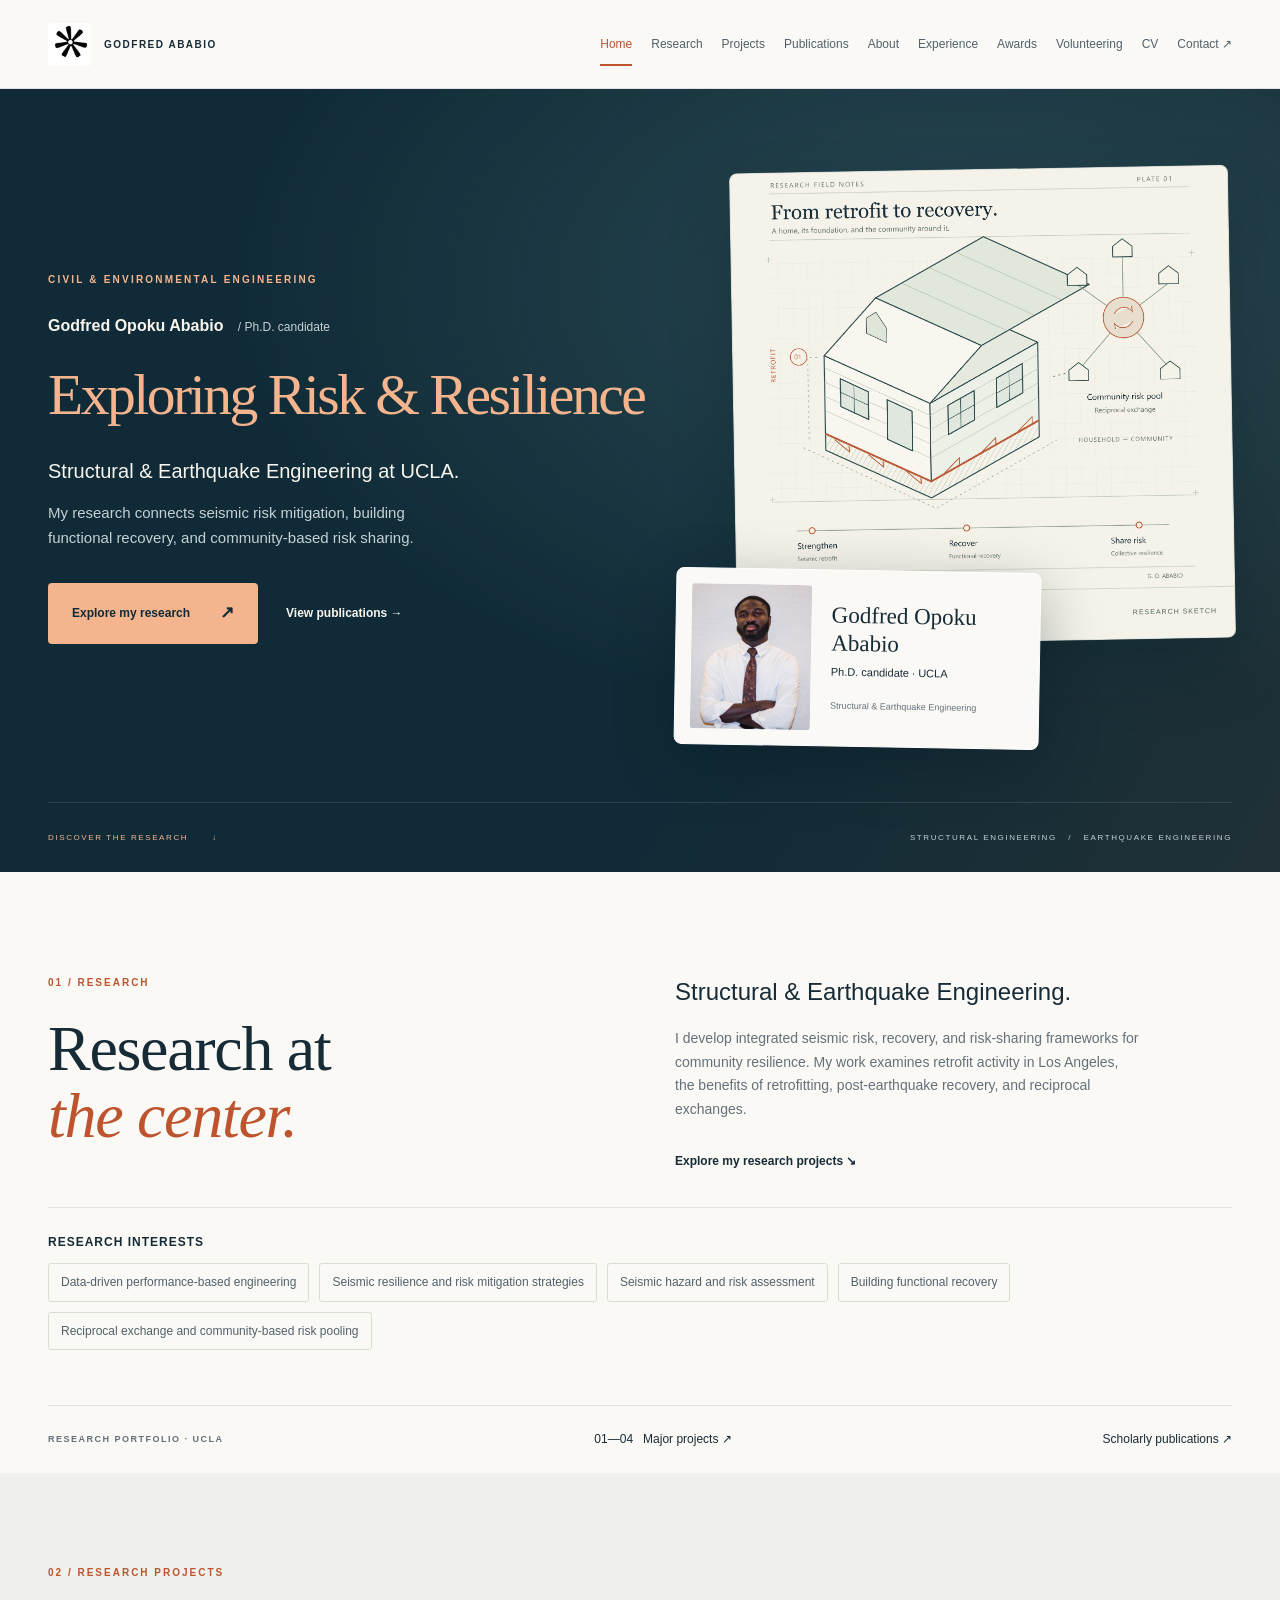
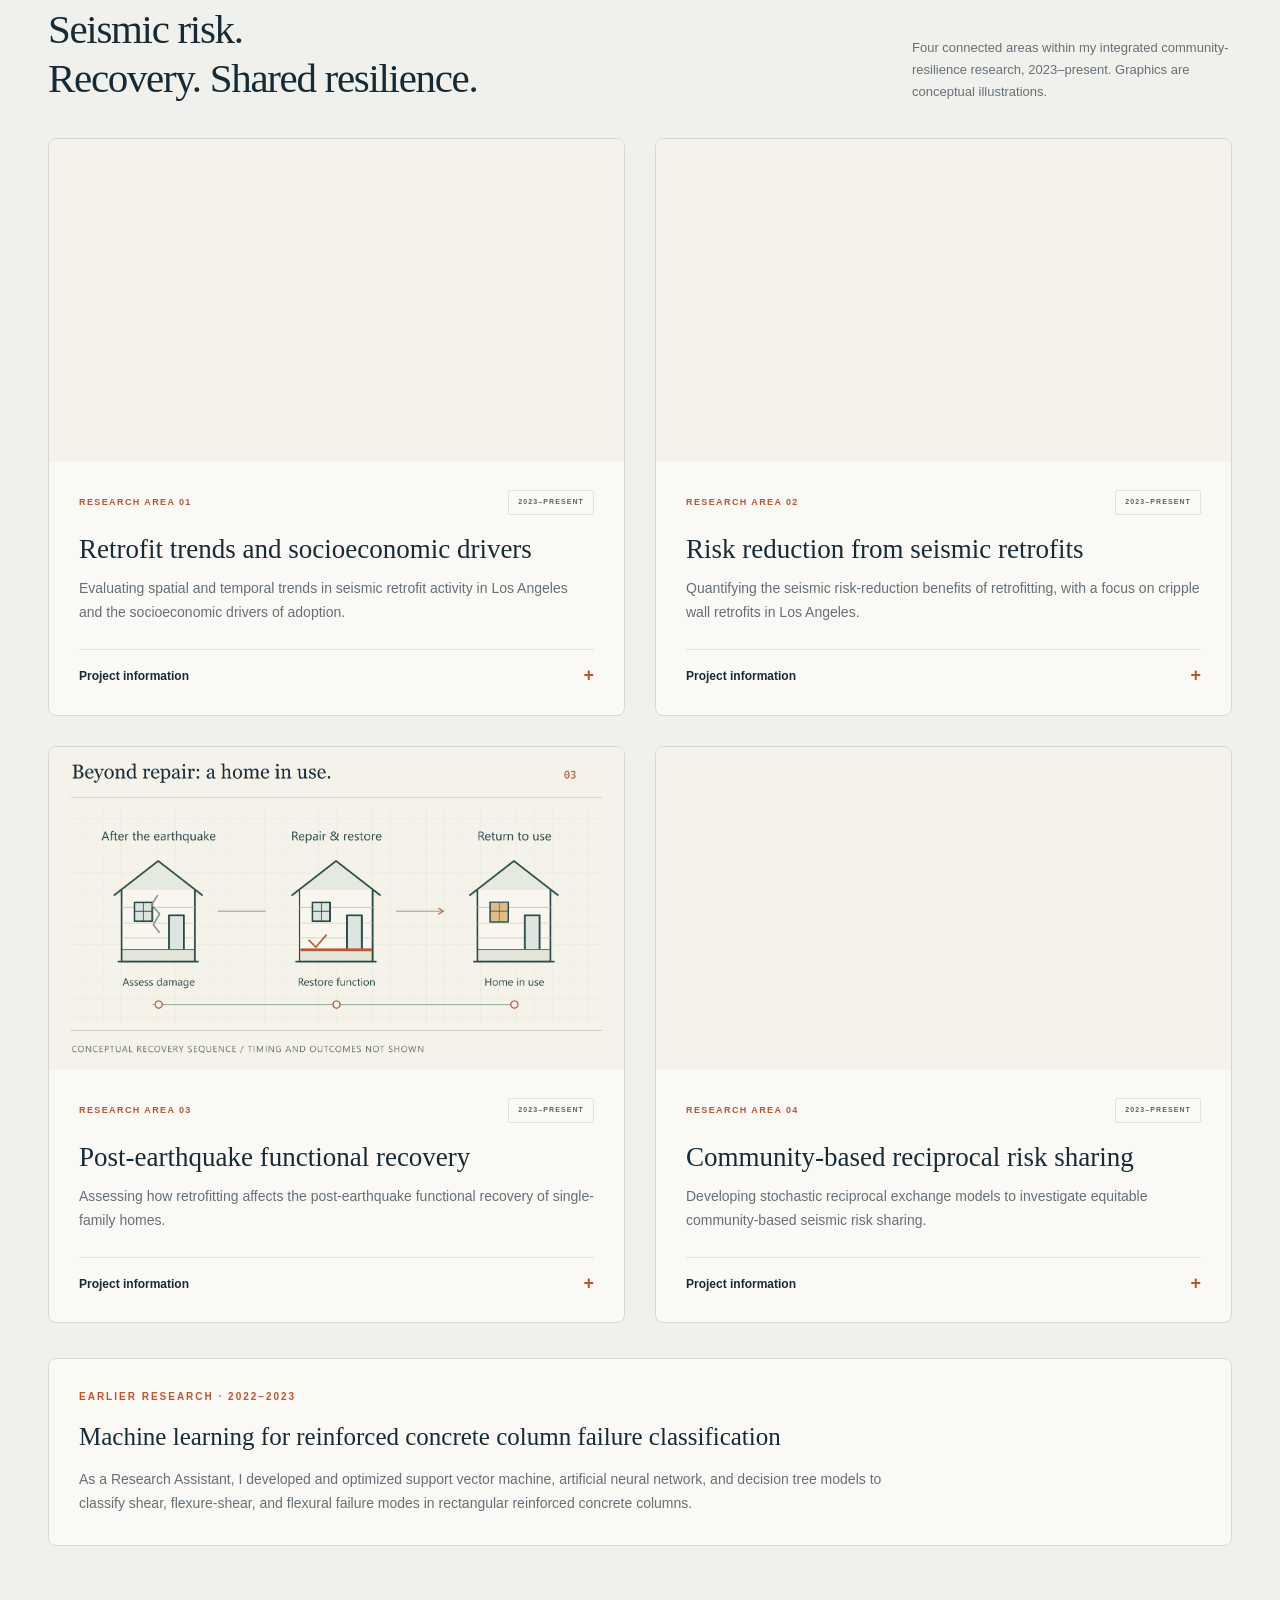
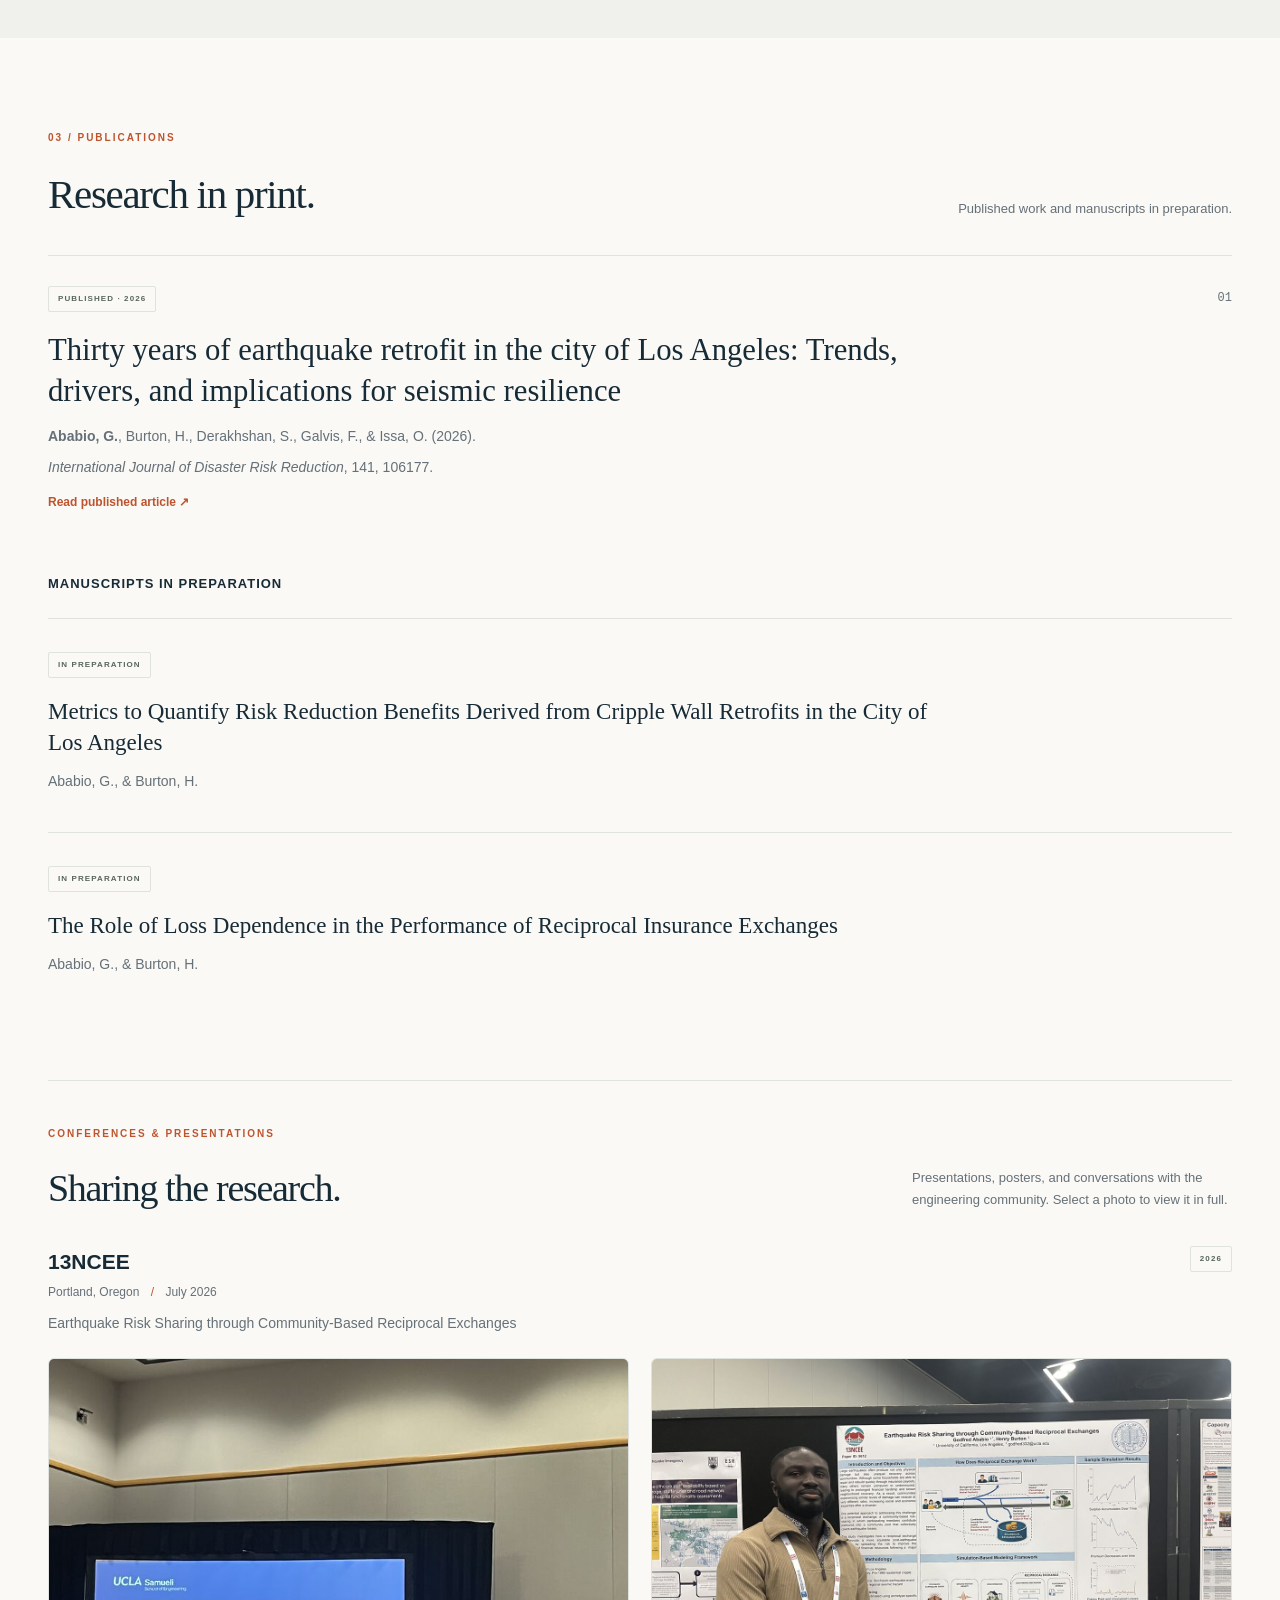
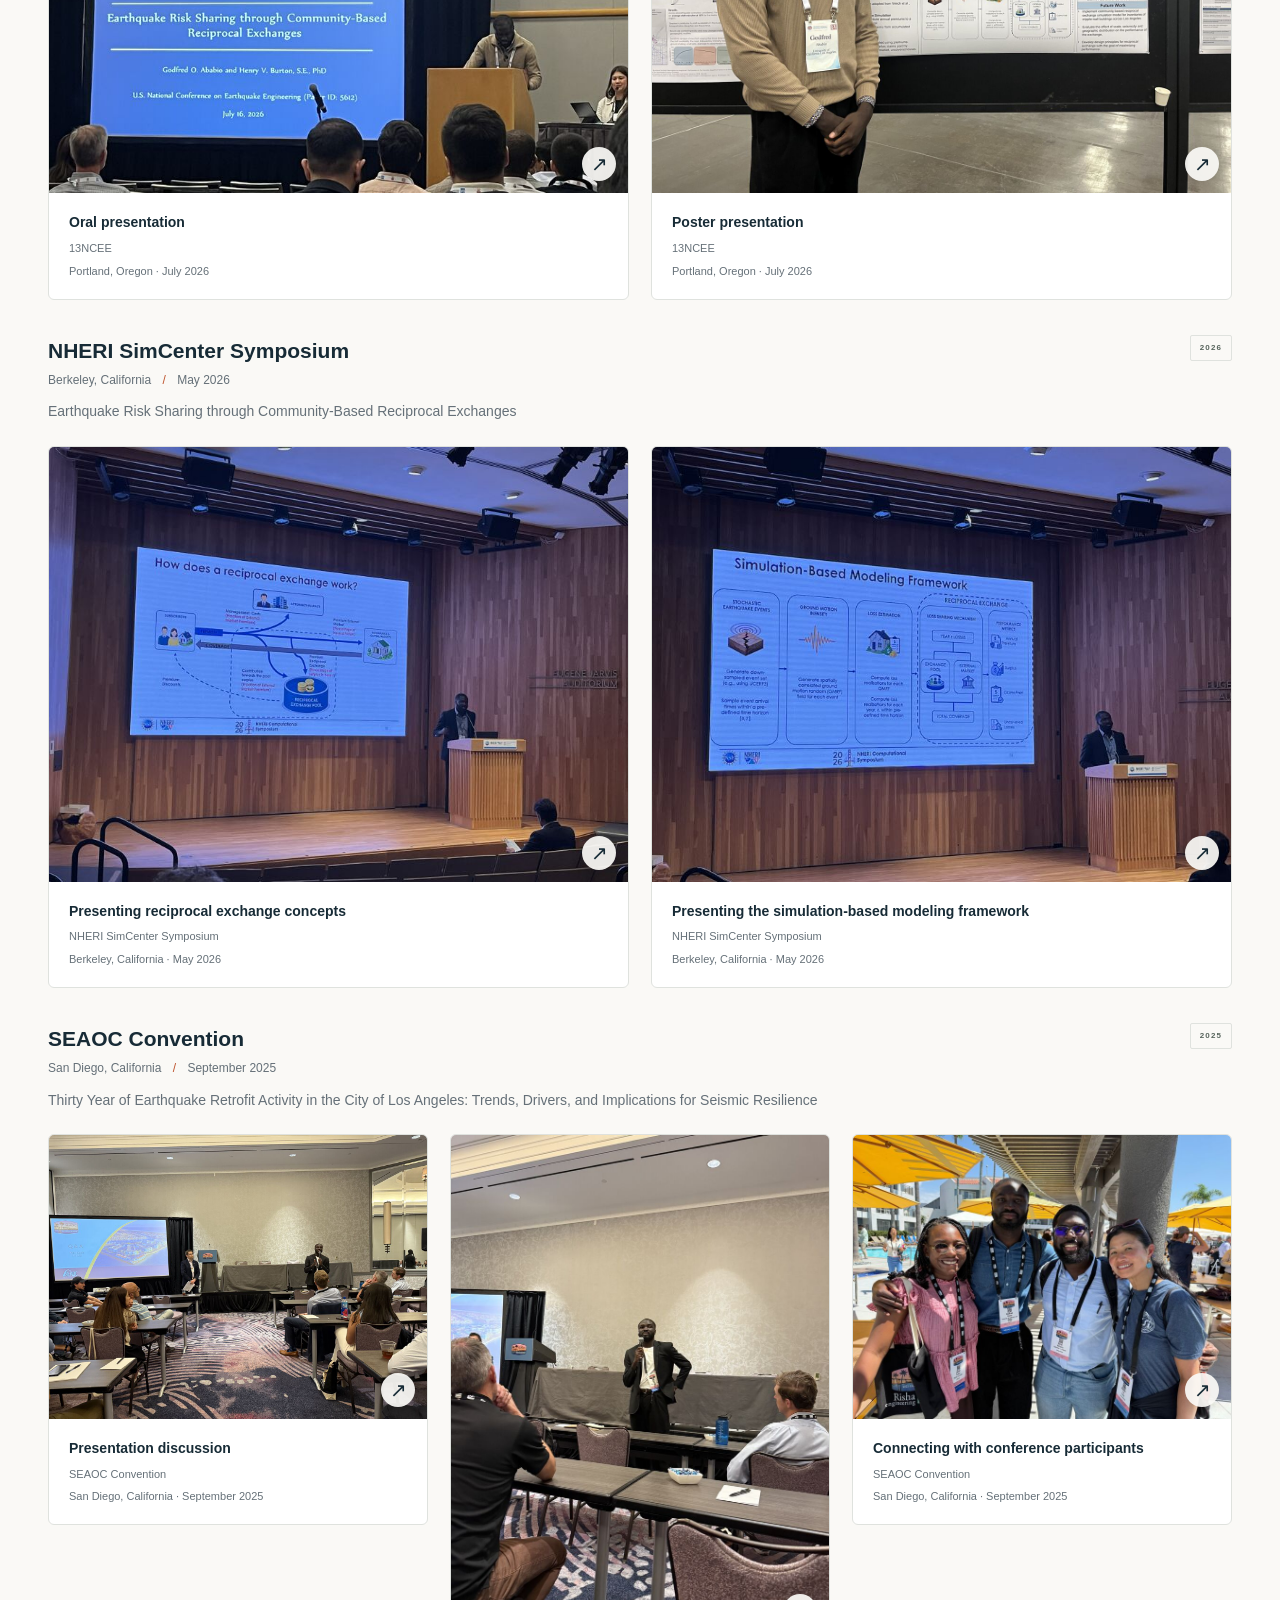
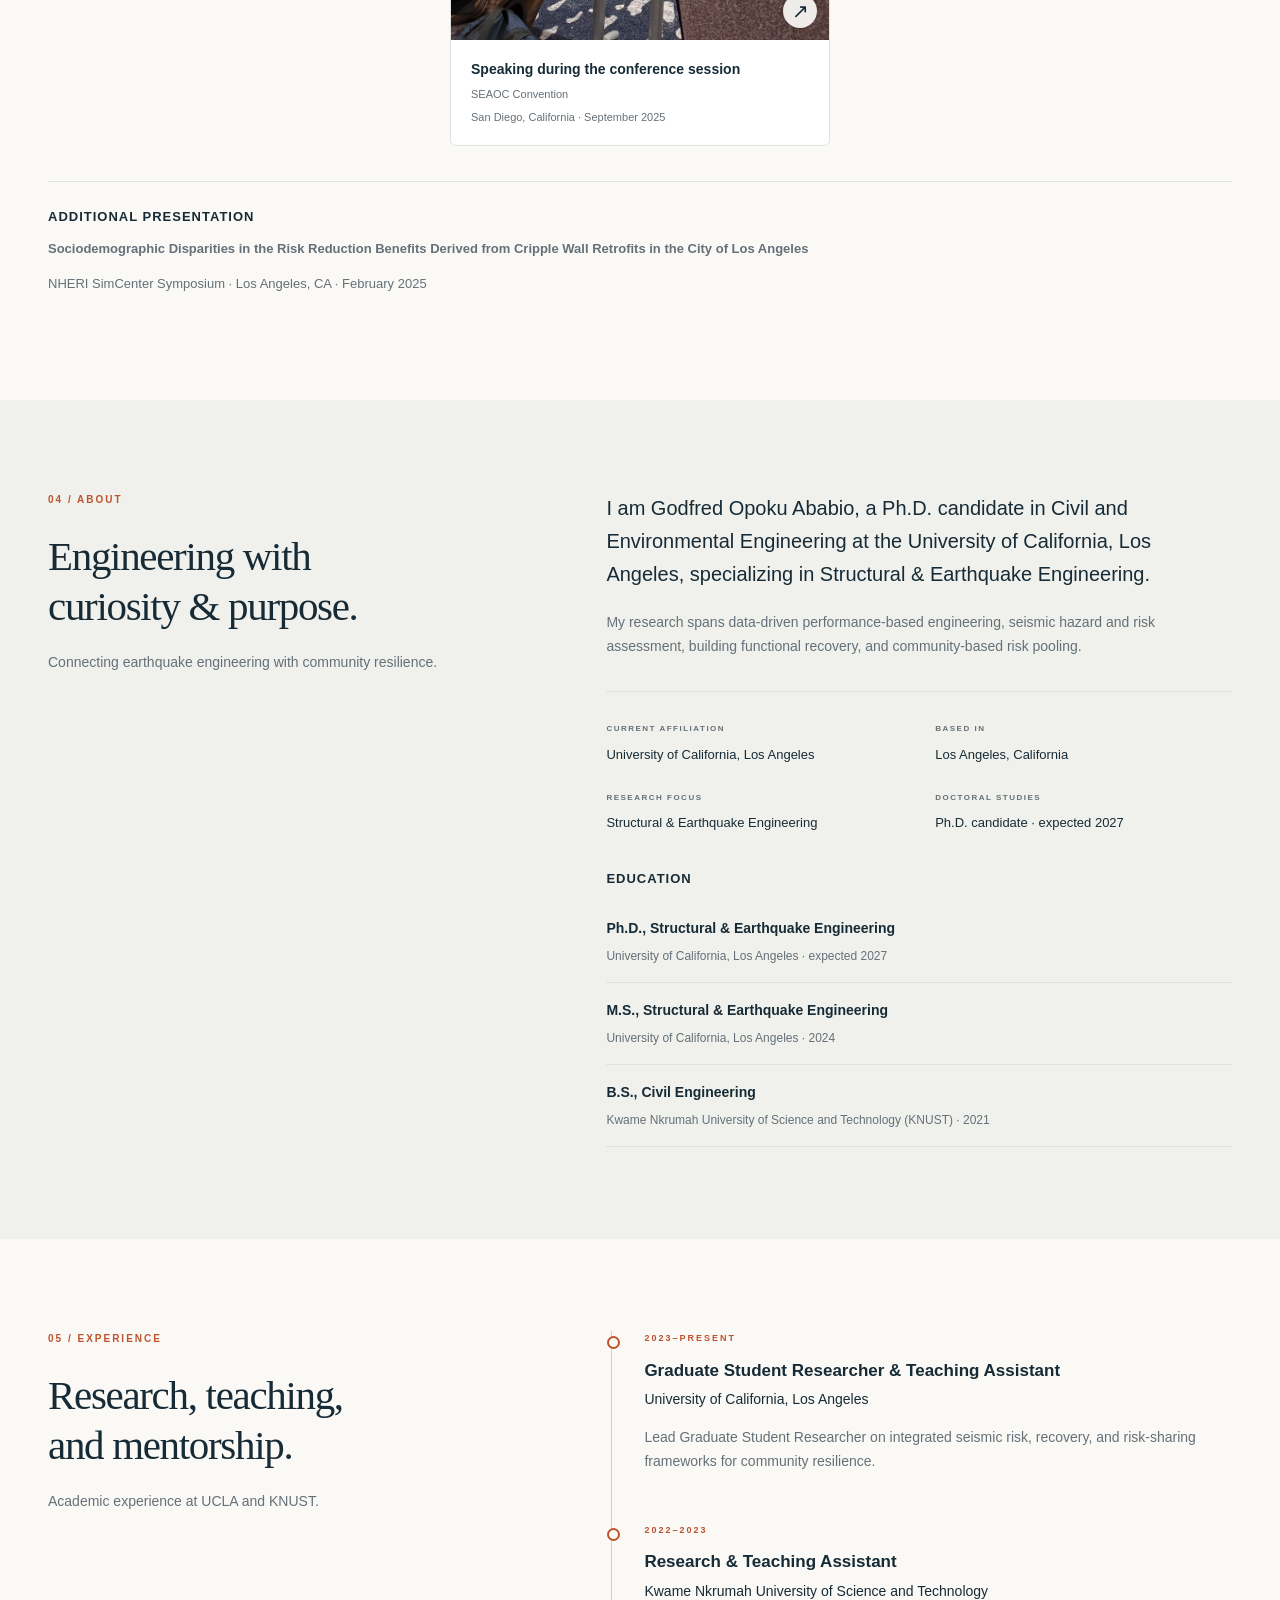
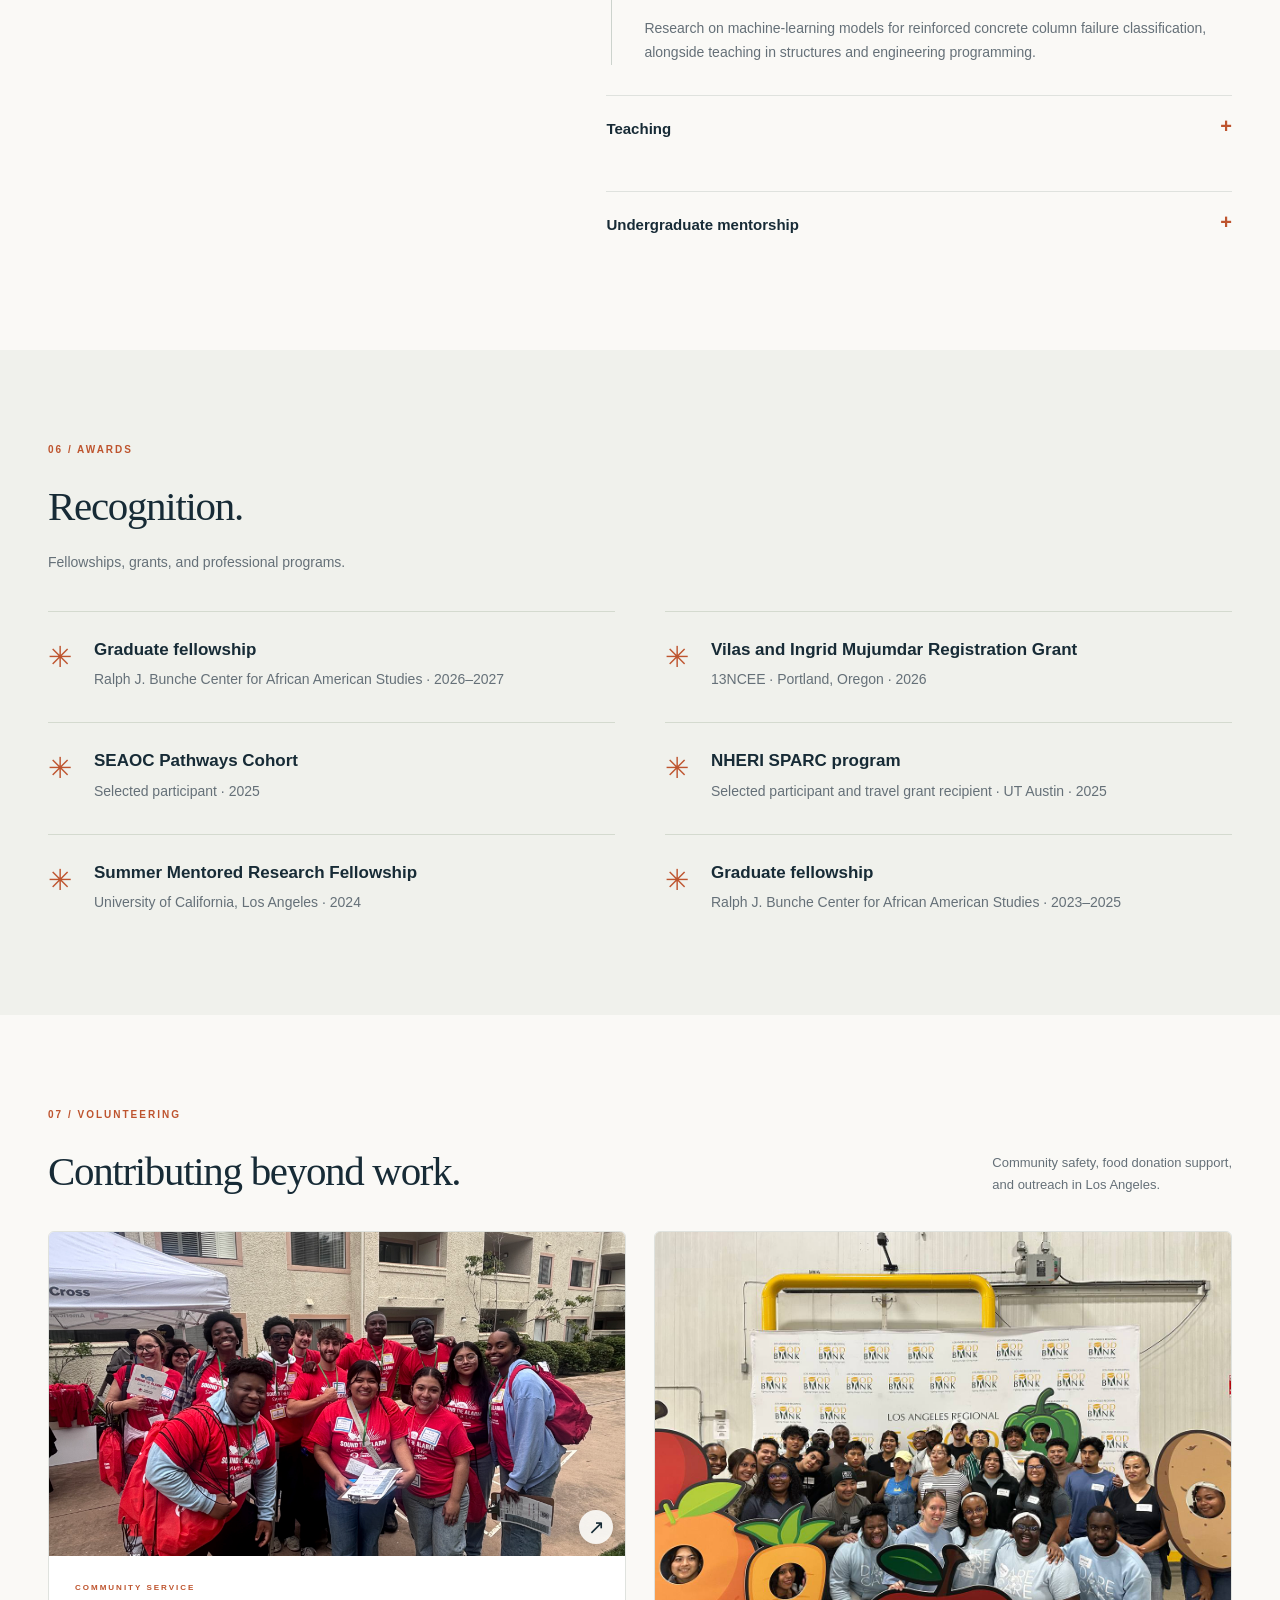
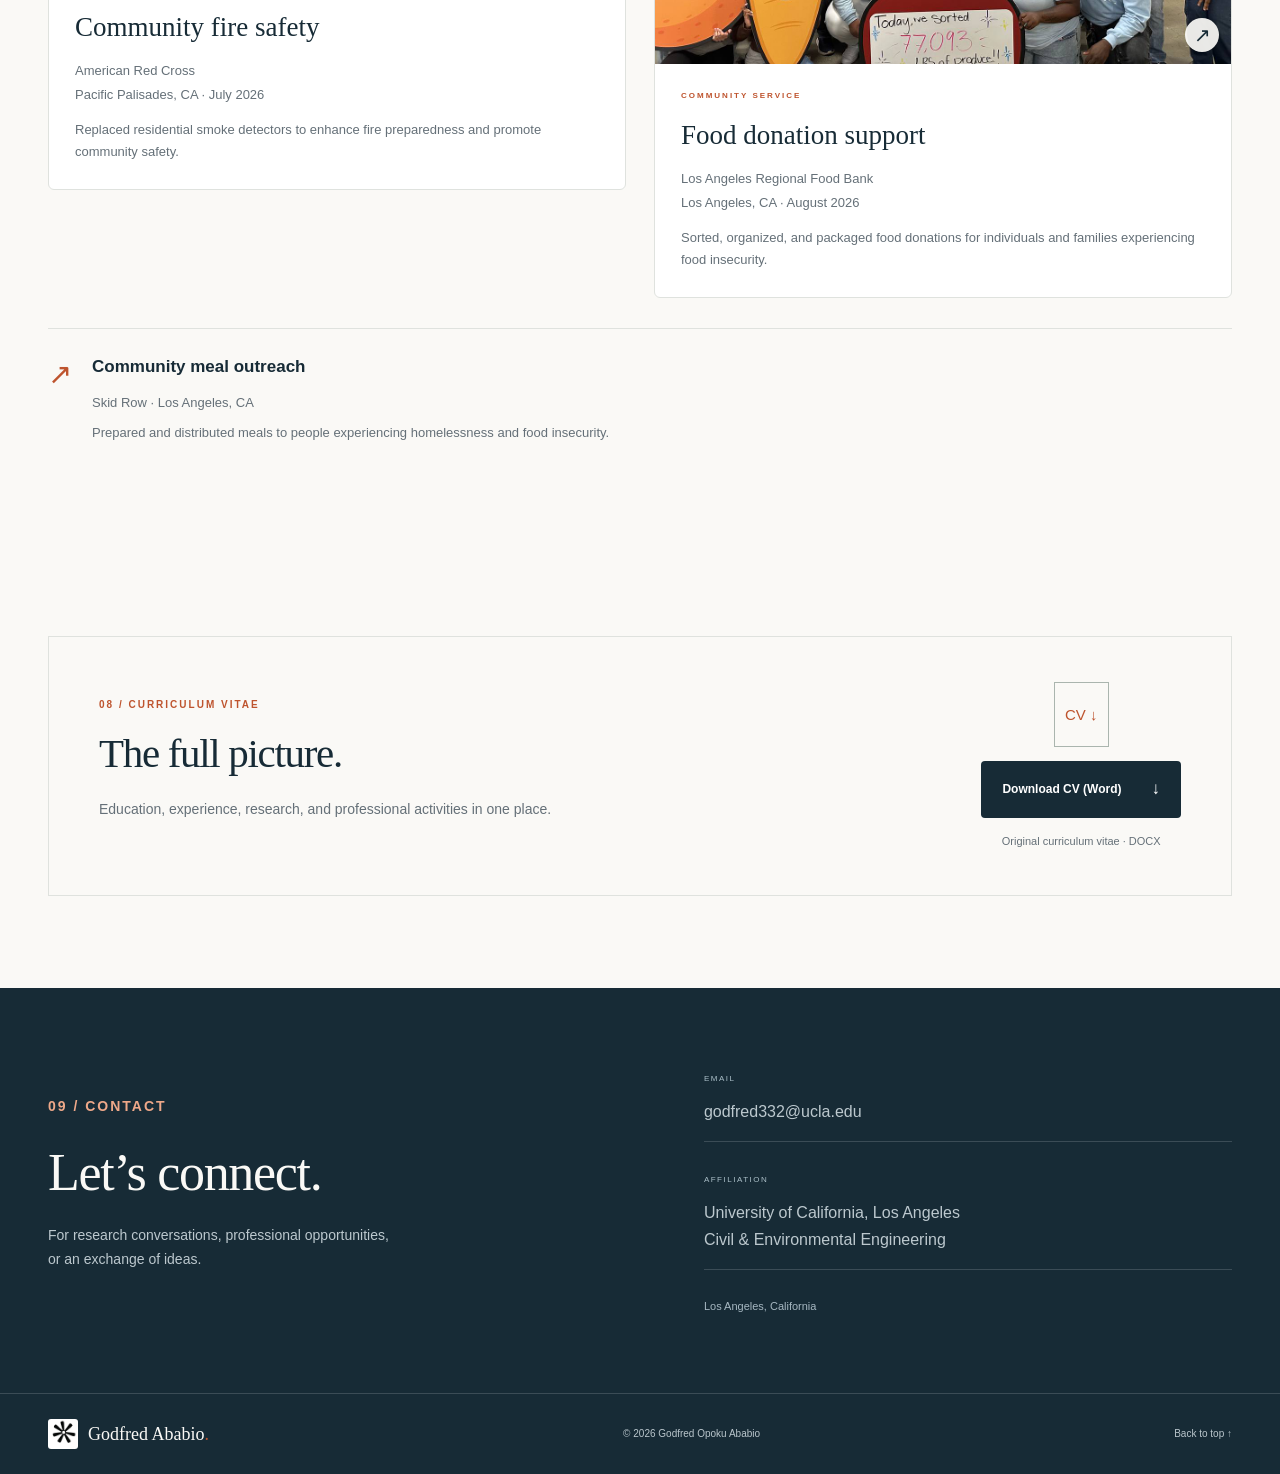
==== index.html @ 6b205ccd "Publish personal research portfolio" ====
<!DOCTYPE html>
<html lang="en"><head><meta charset="UTF-8"><meta name="viewport" content="width=device-width, initial-scale=1"><meta name="description" content="Godfred Opoku Ababio, Ph.D. candidate at UCLA. Research in Structural & Earthquake Engineering, seismic risk, functional recovery, and community-based risk sharing."><meta name="theme-color" content="#172b36"><title>Godfred Opoku Ababio — Structural &amp; Earthquake Engineering</title><link rel="icon" href="assets/images/adinkra.png" type="image/png"><link rel="stylesheet" href="assets/css/style.css"><script src="assets/js/main.js" defer></script></head>
<body><a class="skip-link" href="#main">Skip to content</a><header class="site-header"><div class="container header-inner"><a class="brand" href="#home" aria-label="Godfred Opoku Ababio, home"><img class="identity-emblem" src="assets/images/adinkra.png" width="554" height="554" alt="" title="Adinkra personal emblem"><span class="brand-name">GODFRED ABABIO</span></a><button class="menu-toggle" aria-controls="site-nav" aria-expanded="false" aria-label="Open navigation"><span></span><span></span></button><nav id="site-nav" aria-label="Main navigation"><a href="#home" class="active" aria-current="location">Home</a><a href="#research">Research</a><a href="#projects">Projects</a><a href="#publications">Publications</a><a href="#about">About</a><a href="#experience">Experience</a><a href="#awards">Awards</a><a href="#volunteering">Volunteering</a><a href="#cv">CV</a><a href="#contact">Contact ↗</a></nav></div></header>
<main id="main"><section id="home" class="hero">
<div class="hero-backdrop" aria-hidden="true"></div>
<div class="container hero-grid"><div class="hero-copy">
<p class="eyebrow">CIVIL &amp; ENVIRONMENTAL ENGINEERING</p>
<p class="hero-name">Godfred Opoku Ababio <span>/ Ph.D. candidate</span></p>
<h1><span>Exploring Risk &amp; Resilience</span></h1>
<p class="hero-intro">Structural &amp; Earthquake Engineering at UCLA.</p>
<p class="hero-description">My research connects seismic risk mitigation, building functional recovery, and community-based risk sharing.</p>
<div class="button-row"><a class="button" href="#research">Explore my research <span aria-hidden="true">↗</span></a><a class="text-link" href="#publications">View publications <span aria-hidden="true">→</span></a></div>
</div><div class="hero-composition">
<div class="structure-art"><img src="assets/images/research-sketch.png" width="620" height="560" alt="Architectural sketch of a home with a highlighted retrofit zone, a community risk-sharing network, and a strengthen–recover–share-risk sequence. Conceptual schematic, not a design detail or research result."><span class="art-label">RETROFIT / RECOVERY / RISK SHARING <span>RESEARCH SKETCH</span></span></div>
<figure class="profile-card"><img class="profile-photo" src="assets/images/profile.JPG" width="5184" height="3456" alt="Portrait of Godfred Opoku Ababio" fetchpriority="high" decoding="async"><figcaption><strong>Godfred Opoku Ababio</strong><span>Ph.D. candidate · UCLA</span><small>Structural &amp; Earthquake Engineering</small></figcaption></figure>
</div></div>
<div class="container hero-footer"><a href="#research">DISCOVER THE RESEARCH <span aria-hidden="true">↓</span></a><span>STRUCTURAL ENGINEERING &nbsp; / &nbsp; EARTHQUAKE ENGINEERING</span></div></section>

<section id="research" class="section research-section"><div class="container">
<div class="research-heading"><div><p class="eyebrow">01 / RESEARCH</p><h2>Research at<br><em>the center.</em></h2></div><div><p class="lead">Structural &amp; Earthquake Engineering.</p><p class="muted">I develop integrated seismic risk, recovery, and risk-sharing frameworks for community resilience. My work examines retrofit activity in Los Angeles, the benefits of retrofitting, post-earthquake recovery, and reciprocal exchanges.</p><a class="text-link" href="#projects">Explore my research projects <span aria-hidden="true">↘</span></a></div></div>
<div class="research-interests"><h3>Research interests</h3><ul><li>Data-driven performance-based engineering</li><li>Seismic resilience and risk mitigation strategies</li><li>Seismic hazard and risk assessment</li><li>Building functional recovery</li><li>Reciprocal exchange and community-based risk pooling</li></ul></div><div class="research-index"><span>RESEARCH PORTFOLIO · UCLA</span><a href="#projects">01—04 &nbsp; Major projects ↗</a><a href="#publications">Scholarly publications ↗</a></div></div></section>
<section id="projects" class="section tinted"><div class="container"><div class="section-title-row"><div><p class="eyebrow">02 / RESEARCH PROJECTS</p><h2>Seismic risk.<br>Recovery. Shared resilience.</h2></div><p>Four connected areas within my integrated community-resilience research, 2023–present. Graphics are conceptual illustrations.</p></div><div class="project-grid"><article class="project-card" id="project-1"><div class="project-image research-illustration"><img src="assets/images/research/retrofit-activity.png" width="640" height="360" alt="Schematic neighborhood blocks with highlighted retrofit foundations and questions about spatial patterns, temporal trends, and socioeconomic drivers." loading="lazy" decoding="async"></div><div class="project-body"><div class="project-kicker"><span>RESEARCH AREA 01</span><span class="tag">2023–PRESENT</span></div><h3>Retrofit trends and socioeconomic drivers</h3><p>Evaluating spatial and temporal trends in seismic retrofit activity in Los Angeles and the socioeconomic drivers of adoption.</p><details class="project-details"><summary>Project information <span aria-hidden="true">+</span></summary><dl><div><dt>Research focus</dt><dd>Seismic retrofit activity in Los Angeles</dd></div><div><dt>My contribution</dt><dd>Lead Graduate Student Researcher, 2023–present; part of the integrated community-resilience research program.</dd></div><div><dt>Approach</dt><dd>Evaluation of spatial and temporal trends and socioeconomic drivers of retrofit activity.</dd></div><div><dt>Related work</dt><dd><a href="#publication-retrofit">Published article on thirty years of earthquake retrofit activity ↗</a></dd></div></dl></details></div></article><article class="project-card" id="project-2"><div class="project-image research-illustration"><img src="assets/images/research/retrofit-benefits.png" width="640" height="360" alt="The same house before and after a conceptual foundation retrofit, under a shared earthquake hazard. No reduction magnitude is shown." loading="lazy" decoding="async"></div><div class="project-body"><div class="project-kicker"><span>RESEARCH AREA 02</span><span class="tag">2023–PRESENT</span></div><h3>Risk reduction from seismic retrofits</h3><p>Quantifying the seismic risk-reduction benefits of retrofitting, with a focus on cripple wall retrofits in Los Angeles.</p><details class="project-details"><summary>Project information <span aria-hidden="true">+</span></summary><dl><div><dt>Research focus</dt><dd>Retrofit-induced seismic risk-reduction benefits</dd></div><div><dt>My contribution</dt><dd>Lead Graduate Student Researcher, 2023–present; part of the integrated community-resilience research program.</dd></div><div><dt>Approach</dt><dd>Quantification of retrofit-induced seismic risk-reduction benefits.</dd></div><div><dt>Related work</dt><dd><a href="#manuscript-retrofit">Related manuscript: metrics for risk-reduction benefits (in preparation) ↗</a></dd></div></dl></details></div></article><article class="project-card" id="project-3"><div class="project-image research-illustration"><img src="assets/images/research/functional-recovery.png" width="640" height="360" alt="Three stages of a home after an earthquake: assess damage, restore function, and return to use. Timing is not depicted." loading="lazy" decoding="async"></div><div class="project-body"><div class="project-kicker"><span>RESEARCH AREA 03</span><span class="tag">2023–PRESENT</span></div><h3>Post-earthquake functional recovery</h3><p>Assessing how retrofitting affects the post-earthquake functional recovery of single-family homes.</p><details class="project-details"><summary>Project information <span aria-hidden="true">+</span></summary><dl><div><dt>Research focus</dt><dd>Retrofitting and functional recovery of single-family homes</dd></div><div><dt>My contribution</dt><dd>Lead Graduate Student Researcher, 2023–present; undergraduate co-supervision through the UCLA-HBCU Summer program in 2026.</dd></div><div><dt>Approach</dt><dd>Assessment of retrofit effects on post-earthquake functional recovery.</dd></div><div><dt>Related work</dt><dd>Ongoing research within the integrated community-resilience program.</dd></div></dl></details></div></article><article class="project-card" id="project-4"><div class="project-image research-illustration"><img src="assets/images/research/reciprocal-exchange.png" width="640" height="360" alt="Four households contributing to a reciprocal exchange pool, with claims flowing back to households. An illustrative risk-sharing network." loading="lazy" decoding="async"></div><div class="project-body"><div class="project-kicker"><span>RESEARCH AREA 04</span><span class="tag">2023–PRESENT</span></div><h3>Community-based reciprocal risk sharing</h3><p>Developing stochastic reciprocal exchange models to investigate equitable community-based seismic risk sharing.</p><details class="project-details"><summary>Project information <span aria-hidden="true">+</span></summary><dl><div><dt>Research focus</dt><dd>Equitable community-based seismic risk sharing</dd></div><div><dt>My contribution</dt><dd>Lead Graduate Student Researcher, 2023–present; part of the integrated community-resilience research program.</dd></div><div><dt>Approach</dt><dd>Stochastic reciprocal exchange modeling.</dd></div><div><dt>Related work</dt><dd><a href="#manuscript-exchanges">Related manuscript on loss dependence in reciprocal insurance exchanges (in preparation) ↗</a></dd></div></dl></details></div></article></div><div class="earlier-project"><p class="eyebrow">EARLIER RESEARCH · 2022–2023</p><h3>Machine learning for reinforced concrete column failure classification</h3><p>As a Research Assistant, I developed and optimized support vector machine, artificial neural network, and decision tree models to classify shear, flexure-shear, and flexural failure modes in rectangular reinforced concrete columns.</p></div></div></section>
<section id="publications" class="section"><div class="container"><div class="section-title-row"><div><p class="eyebrow">03 / PUBLICATIONS</p><h2>Research in print.</h2></div><p>Published work and manuscripts in preparation.</p></div><article class="publication" id="publication-retrofit"><div class="publication-meta"><span class="tag">PUBLISHED · 2026</span><span>01</span></div><h3>Thirty years of earthquake retrofit in the city of Los Angeles: Trends, drivers, and implications for seismic resilience</h3><p><strong>Ababio, G.</strong>, Burton, H., Derakhshan, S., Galvis, F., &amp; Issa, O. (2026).</p><p><em>International Journal of Disaster Risk Reduction</em>, 141, 106177.</p><a class="text-link" href="https://doi.org/10.1016/j.ijdrr.2026.106177">Read published article <span aria-hidden="true">↗</span></a></article><h3 class="subsection-heading">Manuscripts in preparation</h3><article class="publication manuscript" id="manuscript-retrofit"><span class="tag">IN PREPARATION</span><h3>Metrics to Quantify Risk Reduction Benefits Derived from Cripple Wall Retrofits in the City of Los Angeles</h3><p>Ababio, G., &amp; Burton, H.</p></article><article class="publication manuscript" id="manuscript-exchanges"><span class="tag">IN PREPARATION</span><h3>The Role of Loss Dependence in the Performance of Reciprocal Insurance Exchanges</h3><p>Ababio, G., &amp; Burton, H.</p></article><div class="conference-gallery" id="presentations"><div class="section-title-row"><div><p class="eyebrow">CONFERENCES &amp; PRESENTATIONS</p><h2>Sharing the research.</h2></div><p>Presentations, posters, and conversations with the engineering community. Select a photo to view it in full.</p></div><section class="conference-event" aria-label="13NCEE · July 2026"><div class="event-heading"><div><h3>13NCEE</h3><p>Portland, Oregon <span aria-hidden="true">/</span> July 2026</p></div><span class="tag">2026</span></div><p class="event-talk">Earthquake Risk Sharing through Community-Based Reciprocal Exchanges</p><div class="event-photo-grid"><figure class="event-photo"><a class="gallery-image-link" href="assets/images/presentations/13NCEE_Portland_Oregon1.jfif" data-gallery aria-label="View full photo: Oral presentation at 13NCEE · Portland, Oregon · July 2026"><img src="assets/images/presentations/13NCEE_Portland_Oregon1.jfif" width="800" height="600" alt="Oral presentation at 13NCEE" loading="lazy" decoding="async"><span class="photo-expand" aria-hidden="true">↗</span></a><figcaption><strong>Oral presentation</strong><span>13NCEE</span><span>Portland, Oregon · July 2026</span></figcaption></figure><figure class="event-photo"><a class="gallery-image-link" href="assets/images/presentations/13NCEE_Portland_Oregon2.jfif" data-gallery aria-label="View full photo: Poster presentation at 13NCEE · Portland, Oregon · July 2026"><img src="assets/images/presentations/13NCEE_Portland_Oregon2.jfif" width="1280" height="960" alt="Poster presentation at 13NCEE" loading="lazy" decoding="async"><span class="photo-expand" aria-hidden="true">↗</span></a><figcaption><strong>Poster presentation</strong><span>13NCEE</span><span>Portland, Oregon · July 2026</span></figcaption></figure></div></section><section class="conference-event" aria-label="NHERI SimCenter Symposium · May 2026"><div class="event-heading"><div><h3>NHERI SimCenter Symposium</h3><p>Berkeley, California <span aria-hidden="true">/</span> May 2026</p></div><span class="tag">2026</span></div><p class="event-talk">Earthquake Risk Sharing through Community-Based Reciprocal Exchanges</p><div class="event-photo-grid"><figure class="event-photo"><a class="gallery-image-link" href="assets/images/presentations/NHERI_Simcenter_Berkeley1.jfif" data-gallery aria-label="View full photo: Presenting reciprocal exchange concepts at NHERI SimCenter Symposium · Berkeley, California · May 2026"><img src="assets/images/presentations/NHERI_Simcenter_Berkeley1.jfif" width="800" height="600" alt="Presenting reciprocal exchange concepts at NHERI SimCenter Symposium" loading="lazy" decoding="async"><span class="photo-expand" aria-hidden="true">↗</span></a><figcaption><strong>Presenting reciprocal exchange concepts</strong><span>NHERI SimCenter Symposium</span><span>Berkeley, California · May 2026</span></figcaption></figure><figure class="event-photo"><a class="gallery-image-link" href="assets/images/presentations/NHERI_Simcenter_Berkeley2.jfif" data-gallery aria-label="View full photo: Presenting the simulation-based modeling framework at NHERI SimCenter Symposium · Berkeley, California · May 2026"><img src="assets/images/presentations/NHERI_Simcenter_Berkeley2.jfif" width="800" height="600" alt="Presenting the simulation-based modeling framework at NHERI SimCenter Symposium" loading="lazy" decoding="async"><span class="photo-expand" aria-hidden="true">↗</span></a><figcaption><strong>Presenting the simulation-based modeling framework</strong><span>NHERI SimCenter Symposium</span><span>Berkeley, California · May 2026</span></figcaption></figure></div></section><section class="conference-event" aria-label="SEAOC Convention · September 2025"><div class="event-heading"><div><h3>SEAOC Convention</h3><p>San Diego, California <span aria-hidden="true">/</span> September 2025</p></div><span class="tag">2025</span></div><p class="event-talk">Thirty Year of Earthquake Retrofit Activity in the City of Los Angeles: Trends, Drivers, and Implications for Seismic Resilience</p><div class="event-photo-grid"><figure class="event-photo"><a class="gallery-image-link" href="assets/images/presentations/SEAOC_Conference_San_Diego3.jfif" data-gallery aria-label="View full photo: Presentation discussion at SEAOC Convention · San Diego, California · September 2025"><img src="assets/images/presentations/SEAOC_Conference_San_Diego3.jfif" width="1280" height="960" alt="Presentation discussion at SEAOC Convention" loading="lazy" decoding="async"><span class="photo-expand" aria-hidden="true">↗</span></a><figcaption><strong>Presentation discussion</strong><span>SEAOC Convention</span><span>San Diego, California · September 2025</span></figcaption></figure><figure class="event-photo"><a class="gallery-image-link" href="assets/images/presentations/SEAOC_Conference_San_Diego2.jfif" data-gallery aria-label="View full photo: Speaking during the conference session at SEAOC Convention · San Diego, California · September 2025"><img src="assets/images/presentations/SEAOC_Conference_San_Diego2.jfif" width="800" height="1067" alt="Speaking during the conference session at SEAOC Convention" loading="lazy" decoding="async"><span class="photo-expand" aria-hidden="true">↗</span></a><figcaption><strong>Speaking during the conference session</strong><span>SEAOC Convention</span><span>San Diego, California · September 2025</span></figcaption></figure><figure class="event-photo"><a class="gallery-image-link" href="assets/images/presentations/SEAOC_Conference_San_Diego1.jfif" data-gallery aria-label="View full photo: Connecting with conference participants at SEAOC Convention · San Diego, California · September 2025"><img src="assets/images/presentations/SEAOC_Conference_San_Diego1.jfif" width="800" height="600" alt="Connecting with conference participants at SEAOC Convention" loading="lazy" decoding="async"><span class="photo-expand" aria-hidden="true">↗</span></a><figcaption><strong>Connecting with conference participants</strong><span>SEAOC Convention</span><span>San Diego, California · September 2025</span></figcaption></figure></div></section><div class="additional-presentation"><h3>Additional presentation</h3><p><strong>Sociodemographic Disparities in the Risk Reduction Benefits Derived from Cripple Wall Retrofits in the City of Los Angeles</strong></p><p>NHERI SimCenter Symposium · Los Angeles, CA · February 2025</p></div></div></div></section>

<section id="about" class="section tinted"><div class="container split-section"><div><p class="eyebrow">04 / ABOUT</p><h2>Engineering with<br>curiosity &amp; purpose.</h2><p class="muted">Connecting earthquake engineering with community resilience.</p></div><div><p class="lead">I am Godfred Opoku Ababio, a Ph.D. candidate in Civil and Environmental Engineering at the University of California, Los Angeles, specializing in Structural & Earthquake Engineering.</p><p class="muted">My research spans data-driven performance-based engineering, seismic hazard and risk assessment, building functional recovery, and community-based risk pooling.</p><div class="facts"><div><span>CURRENT AFFILIATION</span>University of California, Los Angeles</div><div><span>BASED IN</span>Los Angeles, California</div><div><span>RESEARCH FOCUS</span>Structural &amp; Earthquake Engineering</div><div><span>DOCTORAL STUDIES</span>Ph.D. candidate · expected 2027</div></div><div class="education"><h3>Education</h3><ul class="content-list"><li><strong>Ph.D., Structural &amp; Earthquake Engineering</strong><span>University of California, Los Angeles · expected 2027</span></li><li><strong>M.S., Structural &amp; Earthquake Engineering</strong><span>University of California, Los Angeles · 2024</span></li><li><strong>B.S., Civil Engineering</strong><span>Kwame Nkrumah University of Science and Technology (KNUST) · 2021</span></li></ul></div></div></div></section><section id="experience" class="section"><div class="container split-section"><div><p class="eyebrow">05 / EXPERIENCE</p><h2>Research, teaching,<br>and mentorship.</h2><p class="muted">Academic experience at UCLA and KNUST.</p></div><div><div class="timeline"><article><p class="eyebrow">2023–PRESENT</p><h3>Graduate Student Researcher &amp; Teaching Assistant</h3><p>University of California, Los Angeles</p><p class="muted">Lead Graduate Student Researcher on integrated seismic risk, recovery, and risk-sharing frameworks for community resilience.</p></article><article><p class="eyebrow">2022–2023</p><h3>Research &amp; Teaching Assistant</h3><p>Kwame Nkrumah University of Science and Technology</p><p class="muted">Research on machine-learning models for reinforced concrete column failure classification, alongside teaching in structures and engineering programming.</p></article></div><details class="section-disclosure"><summary>Teaching <span aria-hidden="true">+</span></summary><ul class="content-list"><li><strong>Teaching Assistant · C&amp;EE 144 — Structural System Design</strong><span>UCLA · Spring 2026</span><p>Seismic and wind design criteria; reinforced concrete, mass timber, and wood design.</p></li><li><strong>Co-Instructor · CE 151 — Elementary Structures</strong><span>KNUST · January–April 2022</span><p>Structures and loads, determinate structures and trusses, internal forces, cables and arches, and influence lines.</p></li><li><strong>Teaching Assistant · CE 255 — Theory of Structures</strong><span>KNUST · June–August 2022</span><p>Conjugate beam, moment-area, and virtual work methods for beams and trusses.</p></li><li><strong>Teaching Assistant · CE 257 — Python Programming for Engineers</strong><span>KNUST · June–August 2022</span><p>Control structures, functions, NumPy, Pandas, and Matplotlib.</p></li><li><strong>Teaching Assistant · CE 351 — Structural Analysis</strong><span>KNUST · January–April 2022</span><p>Moment distribution, slope-displacement, the three-moment equation, and Castigliano’s second theorem.</p></li></ul></details><details class="section-disclosure"><summary>Undergraduate mentorship <span aria-hidden="true">+</span></summary><ul class="content-list"><li><strong>UCLA-HBCU Summer program · 2026</strong><p>Co-supervised Gantt Essence from Howard University in evaluating retrofit effects on post-earthquake functional recovery of single-family dwellings in Los Angeles.</p></li><li><strong>Ralph J. Bunche Center fellowship · 2025</strong><p>Co-supervised Ammaarah Gage in developing equitable earthquake risk and resilience solutions.</p></li></ul></details></div></div></section>
<section class="section tinted"><div class="container awards-panel"><div id="awards"><p class="eyebrow">06 / AWARDS</p><h2>Recognition.</h2><p class="muted">Fellowships, grants, and professional programs.</p><div class="detail-card"><span class="detail-symbol" aria-hidden="true">✳</span><div><h3>Graduate fellowship</h3><p>Ralph J. Bunche Center for African American Studies · 2026–2027</p></div></div><div class="detail-card"><span class="detail-symbol" aria-hidden="true">✳</span><div><h3>Vilas and Ingrid Mujumdar Registration Grant</h3><p>13NCEE · Portland, Oregon · 2026</p></div></div><div class="detail-card"><span class="detail-symbol" aria-hidden="true">✳</span><div><h3>SEAOC Pathways Cohort</h3><p>Selected participant · 2025</p></div></div><div class="detail-card"><span class="detail-symbol" aria-hidden="true">✳</span><div><h3>NHERI SPARC program</h3><p>Selected participant and travel grant recipient · UT Austin · 2025</p></div></div><div class="detail-card"><span class="detail-symbol" aria-hidden="true">✳</span><div><h3>Summer Mentored Research Fellowship</h3><p>University of California, Los Angeles · 2024</p></div></div><div class="detail-card"><span class="detail-symbol" aria-hidden="true">✳</span><div><h3>Graduate fellowship</h3><p>Ralph J. Bunche Center for African American Studies · 2023–2025</p></div></div></div></div></section><section id="volunteering" class="section volunteering-section"><div class="container"><div class="section-title-row"><div><p class="eyebrow">07 / VOLUNTEERING</p><h2>Contributing beyond work.</h2></div><p>Community safety, food donation support,<br>and outreach in Los Angeles.</p></div><div class="volunteer-grid"><figure class="volunteer-card"><a class="gallery-image-link" href="assets/images/volunteering/red-cross.jpeg" data-gallery aria-label="View full photo: American Red Cross · Pacific Palisades, CA · July 2026"><img src="assets/images/volunteering/red-cross.jpeg" width="4032" height="2268" alt="Volunteer group at American Red Cross" loading="lazy" decoding="async"><span class="photo-expand" aria-hidden="true">↗</span></a><figcaption><p class="eyebrow">COMMUNITY SERVICE</p><h3>Community fire safety</h3><p class="volunteer-caption">American Red Cross<br>Pacific Palisades, CA · July 2026</p><p>Replaced residential smoke detectors to enhance fire preparedness and promote community safety.</p></figcaption></figure><figure class="volunteer-card"><a class="gallery-image-link" href="assets/images/volunteering/food-bank.JPG" data-gallery aria-label="View full photo: Los Angeles Regional Food Bank · Los Angeles, CA · August 2026"><img src="assets/images/volunteering/food-bank.JPG" width="1280" height="960" alt="Volunteer group at Los Angeles Regional Food Bank" loading="lazy" decoding="async"><span class="photo-expand" aria-hidden="true">↗</span></a><figcaption><p class="eyebrow">COMMUNITY SERVICE</p><h3>Food donation support</h3><p class="volunteer-caption">Los Angeles Regional Food Bank<br>Los Angeles, CA · August 2026</p><p>Sorted, organized, and packaged food donations for individuals and families experiencing food insecurity.</p></figcaption></figure></div><div class="service-note"><span class="detail-symbol" aria-hidden="true">↗</span><div><h3>Community meal outreach</h3><p>Skid Row · Los Angeles, CA</p><p>Prepared and distributed meals to people experiencing homelessness and food insecurity.</p></div></div></div></section>
<section id="cv" class="section"><div class="container cv-panel"><div><p class="eyebrow">08 / CURRICULUM VITAE</p><h2>The full picture.</h2><p class="muted">Education, experience, research, and professional activities in one place.</p></div><div class="cv-action"><span class="document-icon" aria-hidden="true">CV ↓</span><a class="button" href="assets/documents/Ababio_CV.docx" download="Ababio_CV.docx">Download CV (Word) <span aria-hidden="true">↓</span></a><p>Original curriculum vitae · DOCX</p></div></div></section>
<section id="contact" class="contact"><div class="container contact-grid"><div><p class="eyebrow">09 / CONTACT</p><h2>Let’s connect.</h2><p>For research conversations, professional opportunities,<br>or an exchange of ideas.</p></div><div><div class="contact-item"><span>EMAIL</span><p><a href="mailto:godfred332@ucla.edu">godfred332@ucla.edu</a></p></div><div class="contact-item"><span>AFFILIATION</span><p>University of California, Los Angeles<br>Civil &amp; Environmental Engineering</p></div><small>Los Angeles, California</small></div></div></section></main><dialog class="photo-dialog" aria-labelledby="photo-dialog-title"><div class="photo-dialog-toolbar"><h2 id="photo-dialog-title">Event photograph</h2><button class="photo-close" type="button" aria-label="Close photo viewer">Close <span aria-hidden="true">×</span></button></div><p class="photo-loading" role="status" hidden>Loading photograph…</p><img class="photo-dialog-image" alt="" hidden><p class="photo-dialog-caption"></p><div class="photo-dialog-controls"><button type="button" class="photo-previous" aria-label="Previous photograph">← Previous</button><span class="photo-dialog-count" aria-live="polite"></span><button type="button" class="photo-next" aria-label="Next photograph">Next →</button></div></dialog>
<footer class="site-footer"><div class="container footer-inner"><a href="#home" class="footer-name"><img class="footer-emblem" src="assets/images/adinkra.png" width="554" height="554" alt="">Godfred Ababio<span>.</span></a><p>© <span id="current-year">2026</span> Godfred Opoku Ababio</p><a href="#home">Back to top ↑</a></div></footer></body></html>
---- assets/css/style.css ----
:root{--paper:#faf9f6;--ink:#172b36;--muted:#657078;--accent:#be542e;--line:#dfe2de;--tinted:#f0f1ec;--serif:Georgia,'Times New Roman',serif}*{box-sizing:border-box}html{scroll-behavior:smooth;scroll-padding-top:100px}body{margin:0;background:var(--paper);color:var(--ink);font-family:'Segoe UI',Arial,sans-serif;font-size:15px;line-height:1.7}a{color:inherit;text-decoration:none}button{font:inherit}img{display:block;max-width:100%;height:auto}::selection{background:#f0c7af}:focus-visible{outline:3px solid var(--accent);outline-offset:5px}.container{width:min(1200px,calc(100% - 96px));margin-inline:auto}.skip-link{position:fixed;top:-100px;left:20px;background:var(--ink);color:white;padding:12px 20px;z-index:100}.skip-link:focus{top:12px}.site-header{position:sticky;top:0;z-index:20;background:rgba(250,249,246,.98);border-bottom:1px solid var(--line)}.header-inner{min-height:88px;display:flex;align-items:center;justify-content:space-between;gap:24px}.brand{display:flex;gap:13px;align-items:center;flex-shrink:0}.brand-mark{font-family:var(--serif);font-size:32px;letter-spacing:-2px;line-height:1}.brand-mark span,.footer-name span{color:var(--accent)}.brand-name{font-size:10px;letter-spacing:1.5px;font-weight:700}nav{display:flex;align-items:center;gap:19px}nav a{font-size:12px;color:#52616a;position:relative;padding:32px 0}nav a:hover,nav a.active{color:var(--accent)}nav a.active:after{content:'';position:absolute;bottom:20px;left:0;right:0;height:2px;background:var(--accent)}.menu-toggle{display:none}.hero{padding-top:65px;overflow:hidden}.hero-grid{display:grid;grid-template-columns:1.16fr 1fr;gap:64px;align-items:center}.eyebrow{font-size:10px;letter-spacing:2px;font-weight:700;line-height:1.6;margin:0 0 24px;color:var(--accent)}h1,h2,h3,p{margin-top:0}h1{font-family:var(--serif);font-weight:400;font-size:clamp(44px,4.6vw,66px);line-height:1.12;letter-spacing:-2.8px;margin-bottom:27px}h1>span{color:var(--accent)}.hero-intro{max-width:445px;font-size:18px;line-height:1.65;margin-bottom:12px}.hero-intro strong{font-weight:600}.hero-description{font-size:14px;color:var(--muted);max-width:380px;margin-bottom:32px}.button-row{display:flex;align-items:center;gap:28px}.button{display:inline-flex;align-items:center;justify-content:space-between;gap:30px;padding:14px 21px;border-radius:4px;font-size:12px;font-weight:600;background:var(--ink);color:white;transition:background .2s,transform .2s}.button:hover{background:#2c4958;transform:translateY(-2px)}.button span{font-size:17px}.text-link{font-size:12px;font-weight:600}.text-link:hover{color:var(--accent)}.hero-meta{margin-top:43px;display:flex;flex-wrap:wrap;gap:18px;font-size:8px;letter-spacing:1.3px;color:var(--muted)}.hero-meta span+span:before{content:'/';margin-right:18px}.hero-visual{background:#eef0ea;border:1px solid #e0e4dc;border-radius:4px}.visual-top,.visual-bottom{display:flex;justify-content:space-between;align-items:center;padding:18px 23px;font-size:8px;letter-spacing:1.7px;color:#627167}.hero-visual img{width:100%;margin:-20px 0}.visual-bottom{border-top:1px solid #dce1d7;letter-spacing:.5px;font-size:10px}.hero-footer{display:flex;justify-content:space-between;border-top:1px solid var(--line);margin-top:60px;padding:23px 0;font-size:8px;letter-spacing:1.6px;color:var(--muted)}.section{padding:92px 0}.tinted{background:var(--tinted)}section[id],div[id]{scroll-margin-top:100px}h2{font-family:var(--serif);font-size:clamp(30px,3.2vw,43px);font-weight:400;line-height:1.2;letter-spacing:-1.3px;margin-bottom:20px}h3{font-size:17px;font-weight:600;line-height:1.5;margin-bottom:12px}.split-section{display:grid;grid-template-columns:1fr 1.35fr;gap:95px}.lead{font-size:20px;line-height:1.65}.muted{color:var(--muted);font-size:14px}.facts{display:grid;grid-template-columns:1fr 1fr;gap:25px 32px;border-top:1px solid var(--line);padding-top:30px;margin-top:32px}.facts>div{display:flex;flex-direction:column;gap:8px;font-size:13px}.facts span{font-size:8px;letter-spacing:1.5px;color:var(--muted);font-weight:600}.section-title-row{display:flex;justify-content:space-between;gap:32px;align-items:end;margin-bottom:35px}.section-title-row h2{margin:0}.section-title-row>p{font-size:13px;color:var(--muted);margin:0;max-width:320px}.card-grid{display:grid;grid-template-columns:repeat(3,1fr);gap:22px}.research-card{background:var(--paper);border:1px solid var(--line);padding:30px;border-radius:4px;transition:transform .25s,border-color .25s}.research-card:hover{transform:translateY(-4px);border-color:#bfbdaf}.card-top{display:flex;justify-content:space-between;align-items:center;margin-bottom:38px}.card-top>span{font-size:40px;color:var(--accent);line-height:1}.card-top small{font-size:10px;color:var(--muted);font-family:monospace}.research-card p{font-size:13px;color:var(--muted);margin-bottom:26px}.tag{font-size:8px;letter-spacing:1.1px;font-weight:600;display:inline-block;padding:6px 9px;border:1px solid var(--line);border-radius:2px;color:#59665e;line-height:1.5}.empty-state{display:flex;align-items:center;gap:25px;border-top:1px solid var(--line);border-bottom:1px solid var(--line);padding:32px 0}.empty-state h3{margin-bottom:5px}.empty-state p{font-size:14px;color:var(--muted);margin:0}.empty-state>.tag{margin-left:auto;flex-shrink:0}.project-grid{display:grid;grid-template-columns:1fr 1fr;gap:25px}.project-card{border:1px solid var(--line);background:var(--paper);border-radius:4px;overflow:hidden}.project-image{height:240px;position:relative;display:flex;align-items:center;justify-content:center;overflow:hidden;background-color:#e7ebe3;background-size:30px 30px;background-image:linear-gradient(#dfe3dc 1px,transparent 1px),linear-gradient(90deg,#dfe3dc 1px,transparent 1px)}.project-schematic{display:block;width:220px;height:145px;border:1px solid #536c60;transform:skewY(-9deg);background:repeating-linear-gradient(90deg,transparent 0,transparent 53px,#536c60 54px,#536c60 55px),repeating-linear-gradient(0deg,transparent 0,transparent 46px,#536c60 47px,#536c60 48px);box-shadow:20px -20px 0 -1px #e7ebe3,20px -20px 0 0 #7a8a79}.image-caption{position:absolute;left:23px;bottom:15px;font-size:8px;letter-spacing:1.5px;color:#647566}.wave{background-color:#ece7df}.wave svg{width:100%;fill:none;stroke:var(--accent);stroke-width:1.5}.project-body{padding:28px 30px}.project-body .tag{margin-bottom:16px}.project-body p,.detail-card p{font-size:14px;color:var(--muted)}.project-body small{color:var(--muted);font-size:12px}.timeline{border-left:1px solid #ccd3cd;padding-left:32px;margin-left:5px}.timeline article{position:relative;padding:0 0 35px}.timeline article:last-child{padding-bottom:0}.timeline article:before{content:'';position:absolute;left:-37px;top:5px;width:9px;height:9px;border:2px solid var(--accent);border-radius:50%;background:var(--paper)}.timeline .eyebrow{font-size:9px;margin-bottom:12px}.timeline h3{margin-bottom:5px}.timeline p{font-size:14px}.recognition-grid{display:grid;grid-template-columns:1fr 1fr;gap:65px}.recognition-grid h2{font-size:35px}.detail-card{border-top:1px solid #d4dacf;padding-top:25px;display:flex;gap:22px;margin-top:30px}.detail-symbol{color:var(--accent);font-size:29px;line-height:1.4}.detail-card h3{margin-bottom:6px}.detail-card p{margin-bottom:8px}.cv-panel{border:1px solid var(--line);padding:45px 50px;display:flex;align-items:center;justify-content:space-between;gap:40px}.cv-panel .eyebrow{margin-bottom:16px}.cv-action{max-width:240px;text-align:center;display:flex;flex-direction:column;align-items:center;gap:14px}.document-icon{display:grid;place-items:center;width:55px;height:65px;border:1px solid #aab5ae;color:var(--accent)}.cv-action strong{font-size:13px}.cv-action p{font-size:11px;color:var(--muted);margin:0}.contact{background:var(--ink);color:var(--paper);padding:75px 0}.contact-grid{display:grid;grid-template-columns:1.1fr 1fr;gap:75px;align-items:center}.contact .eyebrow{color:#eea889}.contact h2{font-size:52px}.contact p{font-size:14px;color:#bcc8ce}.contact-item{border-bottom:1px solid #3b4c56;padding:0 0 16px;margin-bottom:22px}.contact-item>span{font-size:8px;letter-spacing:1.5px;color:#abbfc8}.contact-item p{font-size:16px;margin:9px 0 0;overflow-wrap:anywhere}.contact small{font-size:11px;color:#a7b8c2}.site-footer{background:var(--ink);border-top:1px solid #3b4c56;color:#bac6cc;padding:25px 0}.footer-inner{display:flex;justify-content:space-between;align-items:center;gap:25px;font-size:10px}.footer-inner p{margin:0}.footer-name{font-size:18px;font-family:var(--serif);color:var(--paper)}
@media(max-width:1150px){.container{width:calc(100% - 64px)}.brand-name{display:none}nav{gap:14px}.hero-grid{gap:35px}h1{font-size:49px}.split-section{gap:50px}.research-card{padding:25px}}
@media(max-width:900px){.header-inner{min-height:74px}.brand-name{display:block}.menu-toggle{display:flex;flex-direction:column;justify-content:center;gap:6px;border:1px solid var(--line);background:transparent;padding:12px;width:42px;height:40px;cursor:pointer}.menu-toggle span{display:block;background:var(--ink);height:1px;width:16px;transition:transform .2s}.menu-toggle[aria-expanded=true] span:first-child{transform:translateY(3.5px) rotate(45deg)}.menu-toggle[aria-expanded=true] span:last-child{transform:translateY(-3.5px) rotate(-45deg)}nav{display:none;position:absolute;top:74px;left:0;right:0;background:var(--paper);border-bottom:1px solid var(--line);padding:16px 32px 25px;grid-template-columns:1fr 1fr;gap:0 25px;max-height:calc(100dvh - 74px);overflow:auto}nav.is-open{display:grid}nav a{padding:11px 0;font-size:14px}nav a.active:after{bottom:6px;right:auto;width:20px}.hero-grid{gap:24px}h1{font-size:41px;letter-spacing:-1.8px}.hero-intro{font-size:16px}.hero .eyebrow{font-size:8px;letter-spacing:1.3px}.button-row{gap:18px;flex-wrap:wrap}.hero-meta{margin-top:28px;gap:9px;font-size:7px}.hero-meta span+span:before{margin-right:9px}.visual-top{font-size:6px;padding:14px}.visual-bottom{padding:14px;font-size:8px}.section{padding:70px 0}.section-title-row{align-items:start}.card-grid{gap:14px}.research-card{padding:20px}.recognition-grid{gap:35px}.cv-panel{padding:35px}.contact-grid{gap:40px}}
@media(max-width:650px){.container{width:calc(100% - 40px)}.hero{padding-top:43px}.hero-grid{grid-template-columns:1fr;gap:38px}h1{font-size:clamp(38px,9.5vw,58px);letter-spacing:-1.8px}.hero-intro{max-width:440px}.hero-meta{font-size:7px;margin-top:30px}.hero-visual{max-width:470px;width:100%;margin:auto}.hero-visual img{max-height:370px;object-fit:contain}.visual-top{font-size:8px;padding:17px 21px}.visual-bottom{font-size:10px;padding:15px 21px}.hero-footer{margin-top:35px;font-size:7px;letter-spacing:.7px}.hero-footer>span{display:none}.section{padding:57px 0}.split-section,.recognition-grid,.contact-grid{grid-template-columns:1fr;gap:32px}.eyebrow{margin-bottom:18px}h2{font-size:34px}.lead{font-size:18px}.facts{gap:25px 20px}.facts>div{font-size:12px}.section-title-row{flex-direction:column;gap:15px;margin-bottom:28px}.section-title-row>p br{display:none}.card-grid,.project-grid{grid-template-columns:1fr;gap:18px}.research-card{padding:27px}.card-top{margin-bottom:25px}.empty-state{align-items:start;gap:14px;flex-wrap:wrap}.empty-state>div{flex:1;min-width:180px}.empty-state>.tag{margin-left:40px}.project-image{height:215px}.project-body{padding:25px}.recognition-grid{gap:50px}.recognition-grid h2{font-size:32px}.cv-panel{padding:30px;flex-direction:column;align-items:start;gap:30px}.cv-action{align-items:start;text-align:left;max-width:none}.contact{padding:55px 0}.contact h2{font-size:44px}.contact-grid{gap:25px}.contact-item p{font-size:14px}.footer-inner{flex-wrap:wrap;gap:15px;font-size:9px}.footer-name{width:100%}}
@media(max-width:900px){html:not(.js-enabled) .menu-toggle{display:none}html:not(.js-enabled) .site-header{position:relative}html:not(.js-enabled) .header-inner{flex-wrap:wrap;padding-top:20px}html:not(.js-enabled) nav{display:flex;position:static;flex-wrap:wrap;padding:10px 0 20px;gap:0 16px;border:0;max-height:none}html:not(.js-enabled) nav a{font-size:12px}}
@media(prefers-reduced-motion:reduce){html{scroll-behavior:auto}*,*::before,*::after{transition:none!important}}
/* Research-first homepage and project presentation. */
html{scroll-padding-top:0}.hero{position:relative;background:#102b37;color:#f7f5ee;padding-top:80px}.hero-backdrop{position:absolute;inset:0;pointer-events:none;background:radial-gradient(ellipse at 75% 25%,#2f5059 0,transparent 55%),linear-gradient(120deg,transparent 60%,#b8633420);opacity:.8}.hero-grid,.hero-footer{position:relative}.hero-grid{grid-template-columns:1.1fr 1fr;gap:44px}.hero .eyebrow{color:#f4b58e;letter-spacing:2.2px}.hero-name{font-size:16px;font-weight:600;margin-bottom:24px}.hero-name span{font-size:12px;font-weight:400;color:#c5d1d4;margin-left:10px}h1{font-size:clamp(48px,5.2vw,73px);letter-spacing:-2.5px}.hero h1 span{color:#f4b58e}.hero-intro{font-size:20px;max-width:470px}.hero-description{color:#c5d1d4;font-size:15px;max-width:390px}.hero .button{background:#f4b58e;color:#102b37;padding:16px 24px}.hero .button:hover{background:#f8cbb0}.hero .text-link{color:#f7f5ee}.hero-composition{position:relative;min-height:520px;padding-bottom:70px}.structure-art{border:1px solid #90a8a650;border-radius:8px;background:#e8eee5;transform:rotate(-3deg);width:92%;margin-left:auto;box-shadow:0 30px 60px #00121c40;overflow:hidden}.structure-art img{width:100%;height:420px;object-fit:contain}.art-label{display:flex;justify-content:space-between;gap:10px;font-size:8px;letter-spacing:1px;color:#536653;padding:18px;border-top:1px solid #cdd8c8}.art-label span{font-size:7px}.profile-card{position:absolute;bottom:0;left:-14px;display:flex;align-items:center;gap:20px;margin:0;padding:15px;background:#faf9f6;color:var(--ink);border:1px solid #fff;border-radius:8px;box-shadow:0 18px 60px #00121c50;max-width:94%;transform:rotate(2deg)}.portrait-placeholder{width:120px;height:145px;flex-shrink:0;background:linear-gradient(145deg,#dddcd2,#ecece3);display:flex;align-items:center;justify-content:center;flex-direction:column;gap:5px}.portrait-placeholder svg{width:68px;fill:none;stroke:#87938a;stroke-width:1}.portrait-placeholder>span{font-size:7px;letter-spacing:1px;color:#566257}.profile-card figcaption{display:flex;flex-direction:column;gap:5px;padding-right:16px}.profile-card strong{font-family:var(--serif);font-size:25px;font-weight:400}.profile-card figcaption>span{font-size:11px}.profile-card small{font-size:9px;color:var(--muted);margin-top:13px}.profile-photo{width:120px;height:145px;object-fit:cover;object-position:center 25%}.hero-footer{border-color:#526a7360;color:#c3d1d4;margin-top:55px;padding:28px 0}.hero-footer a{color:#f4b58e}.hero-footer a span{margin-left:20px}.research-section{padding:100px 0 0}.research-heading{display:grid;grid-template-columns:1fr 1fr;gap:70px;align-items:center}.research-heading h2{font-size:clamp(45px,5vw,64px);line-height:1.05}.research-heading em{font-weight:400;color:var(--accent)}.research-heading .lead{font-size:24px;margin-bottom:15px}.research-heading .muted{max-width:465px;margin-bottom:25px}.research-index{display:flex;align-items:center;justify-content:space-between;gap:25px;border-top:1px solid var(--line);margin-top:55px;padding:23px 0;font-size:12px}.research-index>span{font-size:9px;font-weight:600;letter-spacing:1.5px;color:var(--muted)}.research-index a:hover{color:var(--accent)}.project-grid{gap:30px}.project-card{border-color:#d4d9d2;border-radius:8px;transition:box-shadow .2s,transform .2s}.project-card:hover{transform:translateY(-3px);box-shadow:0 15px 30px #162b3610}.project-image{height:255px}.project-number{position:absolute;left:22px;top:12px;font-family:var(--serif);font-size:34px;color:#687a69}.project-kicker{display:flex;justify-content:space-between;align-items:center;gap:12px;margin-bottom:18px}.project-kicker>span:first-child{font-size:9px;letter-spacing:1.4px;color:var(--accent);font-weight:600}.project-kicker .tag{margin:0;font-size:7px}.project-body h3{font-family:var(--serif);font-size:27px;font-weight:400;line-height:1.2}.project-body>p{min-height:48px}.project-details{border-top:1px solid var(--line);margin-top:24px}.project-details summary{display:flex;justify-content:space-between;gap:20px;list-style:none;padding:16px 0 0;font-size:12px;font-weight:600;cursor:pointer}.project-details summary::-webkit-details-marker{display:none}.project-details summary>span{font-size:18px;color:var(--accent);line-height:1}.project-details[open] summary>span{transform:rotate(45deg)}.project-details dl{margin:20px 0 0}.project-details dl>div{margin-top:14px}.project-details dt{font-size:10px;font-weight:600;text-transform:uppercase;letter-spacing:1px}.project-details dd{margin:4px 0 0;font-size:13px;color:var(--muted)}.mesh{background-color:#e2e8ea}.mesh-graphic{height:145px;width:215px;background:repeating-linear-gradient(60deg,transparent 0 23px,#7b959d 24px 25px),repeating-linear-gradient(-60deg,transparent 0 23px,#7b959d 24px 25px),repeating-linear-gradient(0deg,transparent 0 23px,#7b959d 24px 25px);transform:skewY(-8deg);border:1px solid #7b959d}.layers{background-color:#e8e5ed}.layers-graphic{position:relative;width:180px;height:120px;transform:rotate(-10deg)}.layers-graphic i{position:absolute;left:15px;width:150px;height:85px;transform:skewY(-16deg);border:1px solid #887c9c;background:#e8e5edb0}.layers-graphic i:nth-child(1){top:40px}.layers-graphic i:nth-child(2){top:20px}.layers-graphic i:nth-child(3){top:0}.empty-state{padding:36px 0}.facts>div,.project-body,.cv-panel>div{min-width:0}.facts,.project-body,.contact-item{overflow-wrap:anywhere}.menu-toggle{min-width:44px;min-height:44px}summary:focus-visible{outline-offset:6px}
@media(max-width:1150px){.hero{padding-top:60px}.hero-composition{min-height:475px}.structure-art img{height:365px}.profile-card{left:0}.hero h1{font-size:58px}}
@media(max-width:900px){.hero-grid{gap:30px}.hero h1{font-size:49px}.hero-name span{display:block;margin:3px 0 0}.hero-composition{min-height:430px}.structure-art{width:100%}.structure-art img{height:300px}.art-label{flex-direction:column;gap:4px}.profile-card{padding:10px;gap:12px}.portrait-placeholder,.profile-photo{width:90px;height:115px}.profile-card strong{font-size:22px}.profile-card figcaption{padding-right:5px}.research-heading{gap:35px}.research-index{flex-wrap:wrap}.project-kicker{flex-wrap:wrap}.project-body h3{font-size:24px}}
@media(max-width:650px){.hero{padding-top:45px}.hero-grid{grid-template-columns:1fr;gap:40px}.hero h1{font-size:clamp(39px,10.3vw,61px);letter-spacing:-1.8px}.hero-name span{display:inline;margin-left:6px;font-size:11px}.hero-intro{font-size:18px}.hero-composition{min-height:405px;max-width:450px;width:100%;margin:auto;padding:0 6px 65px}.structure-art{width:90%;margin-right:5px}.structure-art img{height:290px}.profile-card{max-width:90%;left:0;bottom:0}.profile-card strong{font-size:23px}.art-label{font-size:7px}.hero-footer{margin-top:42px}.research-section{padding-top:58px}.research-heading{grid-template-columns:1fr;gap:12px}.research-heading h2{font-size:48px}.research-heading .lead{font-size:21px}.research-index{margin-top:25px;gap:18px;font-size:11px}.research-index>span{width:100%}.project-grid{grid-template-columns:1fr;gap:25px}.project-image{height:220px}.project-body h3{font-size:26px}.project-body>p{min-height:0}.empty-state>.tag{margin-left:40px}.button{min-height:48px}.text-link{display:inline-block;padding:12px 0}nav a{min-height:44px}}
@media(max-width:360px){.container{width:calc(100% - 32px)}.hero h1{font-size:37px}.hero .eyebrow{font-size:7px}.hero-name span{display:block;margin:3px 0 0}.project-body{padding:22px}.portrait-placeholder,.profile-photo{width:80px}.profile-card small{font-size:8px}}
/* Keep the desktop headline balanced without crowding the illustration. */
@media(min-width:901px){.hero h1{font-size:clamp(50px,4.5vw,64px)}}
/* CV content: publication records, academic history, and research interests. */
.research-interests{margin-top:35px;padding-top:25px;border-top:1px solid var(--line)}.research-interests h3{font-size:12px;letter-spacing:1px;text-transform:uppercase}.research-interests ul{display:flex;flex-wrap:wrap;gap:10px;list-style:none;margin:0;padding:0}.research-interests li{padding:8px 12px;border:1px solid #d9ded5;border-radius:3px;font-size:12px;color:#52616a}.earlier-project{margin-top:35px;padding:30px;border:1px solid #d4d9d2;border-radius:8px;background:var(--paper)}.earlier-project h3{font-family:var(--serif);font-size:25px;font-weight:400}.earlier-project p:last-child{max-width:850px;color:var(--muted);font-size:14px;margin-bottom:0}.earlier-project .eyebrow{margin-bottom:13px}.publication{padding:30px 0;border-top:1px solid var(--line);scroll-margin-top:100px}.publication-meta{display:flex;justify-content:space-between;gap:20px;align-items:center;margin-bottom:18px}.publication-meta>span:last-child{font-family:monospace;color:var(--muted);font-size:12px}.publication h3{font-family:var(--serif);font-size:clamp(23px,2.4vw,31px);font-weight:400;max-width:900px;line-height:1.35}.publication p{font-size:14px;color:var(--muted);margin-bottom:8px}.publication .text-link{margin-top:15px;color:var(--accent)}.subsection-heading{margin:30px 0 25px;font-size:13px;letter-spacing:1px;text-transform:uppercase}.manuscript h3{font-size:23px;margin-top:18px}.section-disclosure{border-top:1px solid var(--line);margin-top:30px}.section-disclosure summary{display:flex;justify-content:space-between;gap:20px;list-style:none;cursor:pointer;padding:20px 0;font-size:15px;font-weight:600}.section-disclosure summary::-webkit-details-marker{display:none}.section-disclosure summary>span{color:var(--accent);font-size:20px;line-height:1}.section-disclosure[open] summary>span{transform:rotate(45deg)}.content-list{list-style:none;padding:0;margin:0}.content-list li{padding:16px 0;border-bottom:1px solid var(--line)}.content-list strong{display:block;font-size:14px;font-weight:600}.content-list span{display:block;font-size:12px;color:var(--muted);margin-top:5px}.content-list p{font-size:13px;color:var(--muted);margin:7px 0 0}.education{margin-top:35px}.education h3{font-size:13px;text-transform:uppercase;letter-spacing:1px}.profile-card figcaption{min-width:0}.profile-card strong{font-size:23px;line-height:1.2;overflow-wrap:normal}.profile-card{width:365px;max-width:94%}.cv-action{max-width:270px}.cv-action .button{white-space:nowrap;font-size:12px}.project-details dd a{color:var(--accent);text-decoration:underline;text-underline-offset:3px}.contact-item a:hover{text-decoration:underline;text-underline-offset:4px}
@media(max-width:900px){.profile-card{width:305px}.profile-card strong{font-size:20px}}
@media(max-width:650px){.profile-card{width:300px}.profile-card strong{font-size:21px}.research-interests li{font-size:11px}.earlier-project{padding:24px}.publication h3{font-size:24px}.manuscript h3{font-size:21px}.brand-name{font-size:9px;letter-spacing:1px}.cv-action .button{gap:15px;padding:14px 17px}.footer-name{font-size:18px}}
/* Photographs stay in their original aspect ratios so people, slides, and posters remain visible. */
.conference-gallery{margin-top:65px;padding-top:45px;border-top:1px solid var(--line);scroll-margin-top:100px}.conference-gallery h2{font-size:38px}.conference-event{margin-top:35px}.event-heading{display:flex;justify-content:space-between;align-items:start;gap:20px}.event-heading h3{font-size:21px;margin-bottom:4px}.event-heading p{font-size:12px;color:var(--muted);margin-bottom:10px}.event-heading p span{padding:0 8px;color:var(--accent)}.event-talk{font-size:14px;max-width:820px;color:var(--muted);margin-bottom:22px}.event-photo-grid{display:grid;grid-template-columns:repeat(2,minmax(0,1fr));gap:22px}.event-photo{margin:0;border:1px solid var(--line);border-radius:6px;background:#fff;overflow:hidden;align-self:start}.gallery-image-link{display:block;position:relative;background:#e7e9e3}.gallery-image-link img{display:block;width:100%;height:auto}.gallery-image-link:focus-visible{outline-offset:-5px}.photo-expand{position:absolute;right:12px;bottom:12px;display:grid;place-items:center;width:34px;height:34px;background:#faf9f6ed;color:var(--ink);border-radius:50%;font-size:20px;box-shadow:0 2px 12px #0002}.gallery-image-link:hover .photo-expand{background:var(--ink);color:white}.event-photo figcaption{padding:18px 20px;display:flex;flex-direction:column;gap:4px}.event-photo strong{font-size:14px;font-weight:600}.event-photo figcaption>span{font-size:11px;color:var(--muted)}.conference-event:last-of-type .event-photo-grid{grid-template-columns:repeat(3,minmax(0,1fr))}.additional-presentation{margin-top:35px;padding-top:25px;border-top:1px solid var(--line)}.additional-presentation h3{font-size:13px;letter-spacing:1px;text-transform:uppercase}.additional-presentation p{font-size:13px;color:var(--muted);max-width:850px}.awards-panel #awards{display:grid;grid-template-columns:repeat(2,minmax(0,1fr));column-gap:50px}.awards-panel #awards>.eyebrow,.awards-panel #awards>h2,.awards-panel #awards>.muted{grid-column:1/-1}.awards-panel .detail-card{margin-top:22px}.volunteer-grid{display:grid;grid-template-columns:repeat(2,minmax(0,1fr));gap:28px}.volunteer-card{margin:0;background:#fff;border:1px solid var(--line);border-radius:6px;overflow:hidden;align-self:start}.volunteer-card figcaption{padding:26px}.volunteer-card .eyebrow{font-size:8px;margin-bottom:12px}.volunteer-card h3{font-family:var(--serif);font-size:27px;font-weight:400}.volunteer-card p:not(.eyebrow){font-size:13px;color:var(--muted)}.volunteer-caption{line-height:1.8}.volunteer-card figcaption>p:last-child{margin-bottom:0}.service-note{display:flex;gap:20px;margin-top:30px;padding-top:25px;border-top:1px solid var(--line)}.service-note p{font-size:13px;color:var(--muted);margin-bottom:8px}.photo-dialog{width:min(1050px,calc(100% - 40px));max-height:92dvh;padding:20px;border:1px solid #52616a;border-radius:8px;background:#102b37;color:var(--paper);overflow:auto}.photo-dialog::backdrop{background:#071822e8;backdrop-filter:blur(4px)}.photo-dialog-toolbar{display:flex;justify-content:space-between;align-items:center;gap:20px;margin-bottom:15px}.photo-dialog-toolbar h2{font-family:'Segoe UI',Arial,sans-serif;font-size:14px;letter-spacing:0;line-height:1.4;margin:0}.photo-dialog button{border:1px solid #83959c;background:transparent;color:var(--paper);padding:10px 14px;border-radius:4px;font-size:12px;cursor:pointer;min-height:44px}.photo-dialog button:hover{background:#2f4b58}.photo-close span{font-size:19px;margin-left:10px}.photo-dialog-image{max-height:65dvh;max-width:100%;width:auto;height:auto;object-fit:contain;margin:auto}.photo-dialog-caption{font-size:12px;line-height:1.7;white-space:pre-line;color:#d3dfe2;margin:18px 0}.photo-dialog-controls{display:flex;justify-content:space-between;align-items:center;gap:10px}.photo-dialog-count{font-size:11px;color:#c6d6dc}body.photo-viewer-open{overflow:hidden}.profile-photo{flex-shrink:0;border-radius:3px}
@media(max-width:900px){.conference-event:last-of-type .event-photo-grid{grid-template-columns:repeat(2,minmax(0,1fr))}.awards-panel #awards{column-gap:30px}.photo-dialog-image{max-height:60dvh}}
@media(max-width:650px){.conference-gallery{margin-top:45px;padding-top:35px}.conference-gallery h2{font-size:32px}.event-photo-grid,.conference-event:last-of-type .event-photo-grid,.volunteer-grid{grid-template-columns:minmax(0,1fr)}.event-heading h3{font-size:20px}.event-heading p{font-size:11px}.event-photo figcaption{padding:17px 20px}.awards-panel #awards{grid-template-columns:minmax(0,1fr)}.volunteer-card figcaption{padding:23px}.photo-dialog{width:calc(100% - 24px);padding:14px;max-height:95dvh}.photo-dialog-toolbar h2{font-size:12px}.photo-dialog-image{max-height:58dvh}.photo-dialog-controls button{font-size:11px;padding:9px 12px}.profile-photo{width:90px;height:115px}}
.photo-dialog-image[hidden],.photo-loading[hidden]{display:none}.photo-loading{padding:40px 15px;text-align:center;color:#d3dfe2;font-size:14px}
/* A restrained research plate, with the portrait kept clear of the drawing. */
.structure-art{background:#f4f2e9;transform:rotate(-1deg)}.structure-art img{object-fit:contain}.art-label{background:#f4f2e9;color:#536653}.hero-composition{padding-bottom:105px;min-height:565px}.profile-card{bottom:0;transform:rotate(1deg)}
@media(max-width:1150px){.hero-composition{min-height:530px}}
@media(max-width:900px){.hero-composition{min-height:490px}}
@media(max-width:650px){.hero-composition{min-height:455px;padding-bottom:110px}.structure-art{width:100%;margin-right:0}.structure-art img{height:300px}.profile-card{bottom:0;left:0}}
/* Project-specific illustrations use one consistent engineering field-note style. */
.project-image.research-illustration{height:auto;aspect-ratio:16/9;background:#f4f2e9;display:block}.research-illustration img{width:100%;height:auto;display:block}
/* Personal Adinkra artwork, displayed without altering the supplied drawing. */
.identity-emblem{width:43px;height:43px;object-fit:contain;border-radius:4px;flex-shrink:0}.footer-name{display:inline-flex;align-items:center;gap:10px}.footer-emblem{width:30px;height:30px;object-fit:contain;border-radius:3px;flex-shrink:0}.footer-name>span{margin-left:-10px}
@media(max-width:650px){.identity-emblem{width:38px;height:38px}.brand{gap:10px}}
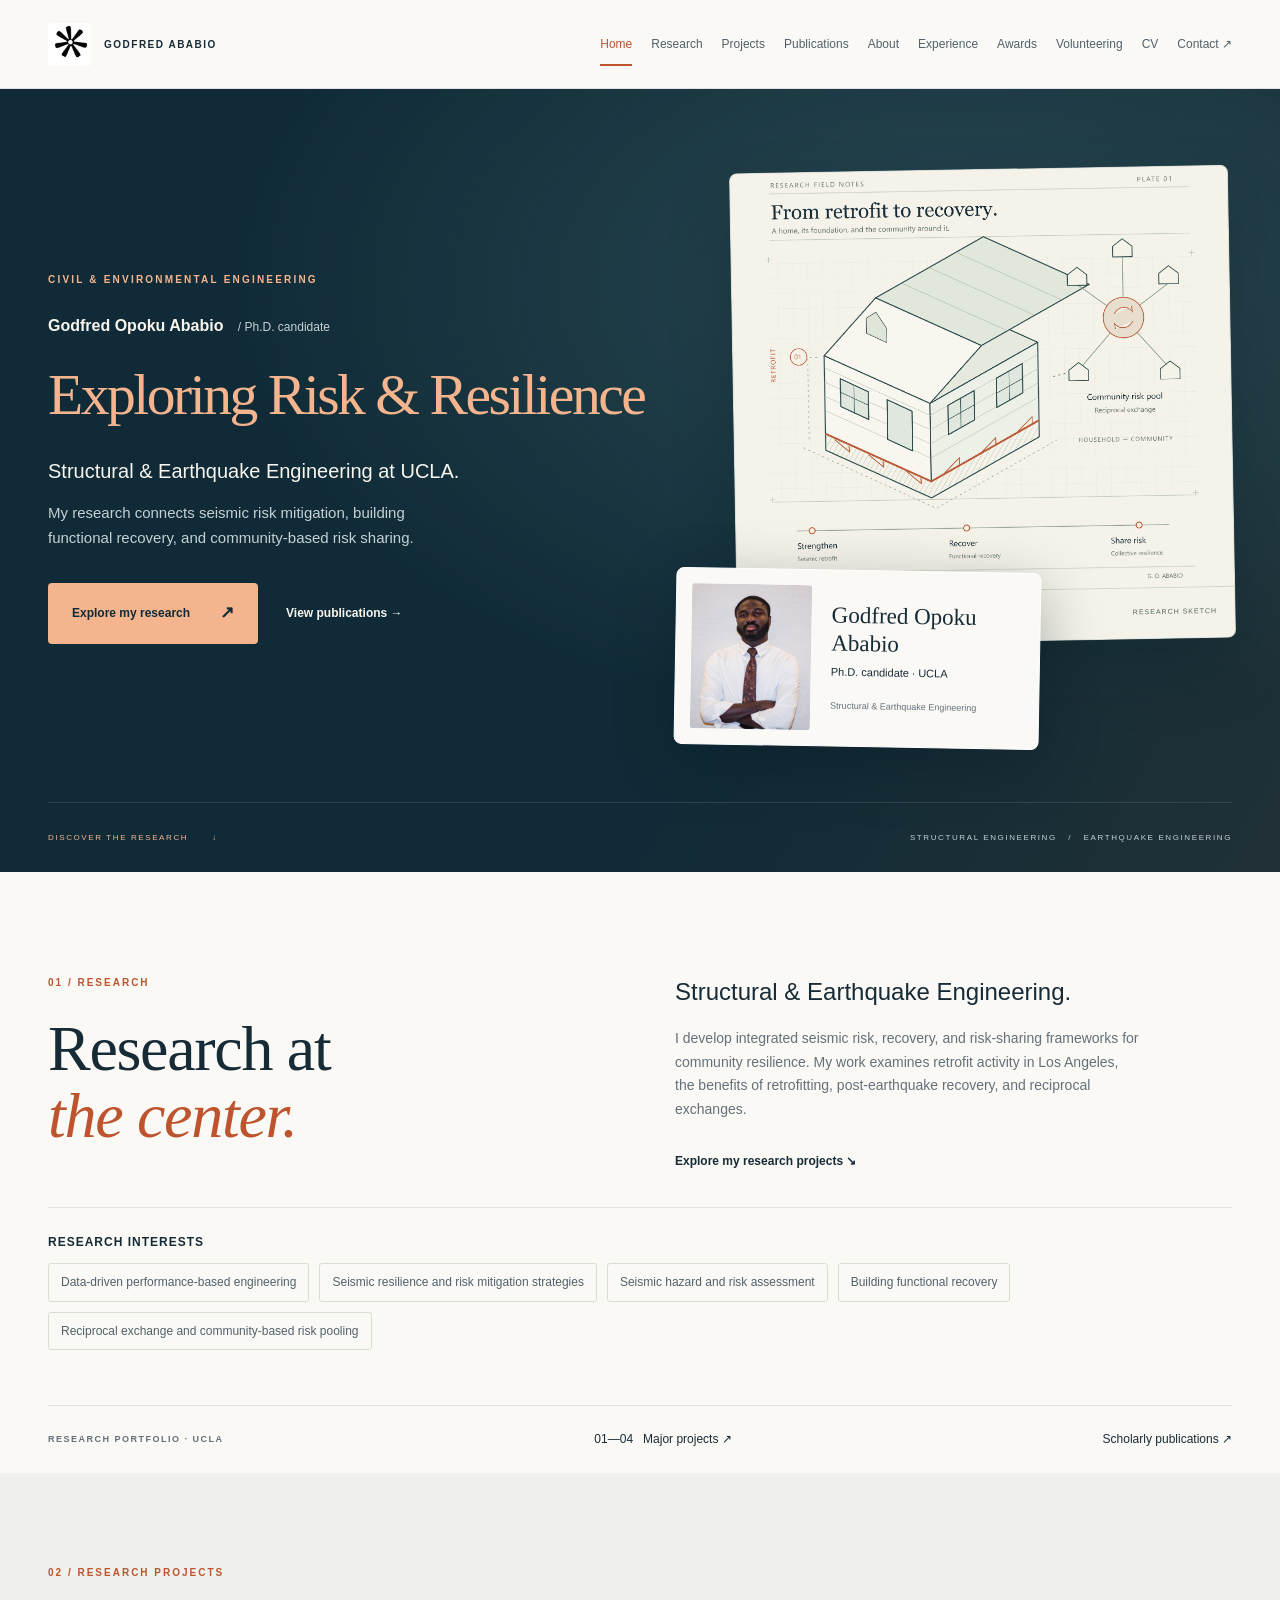
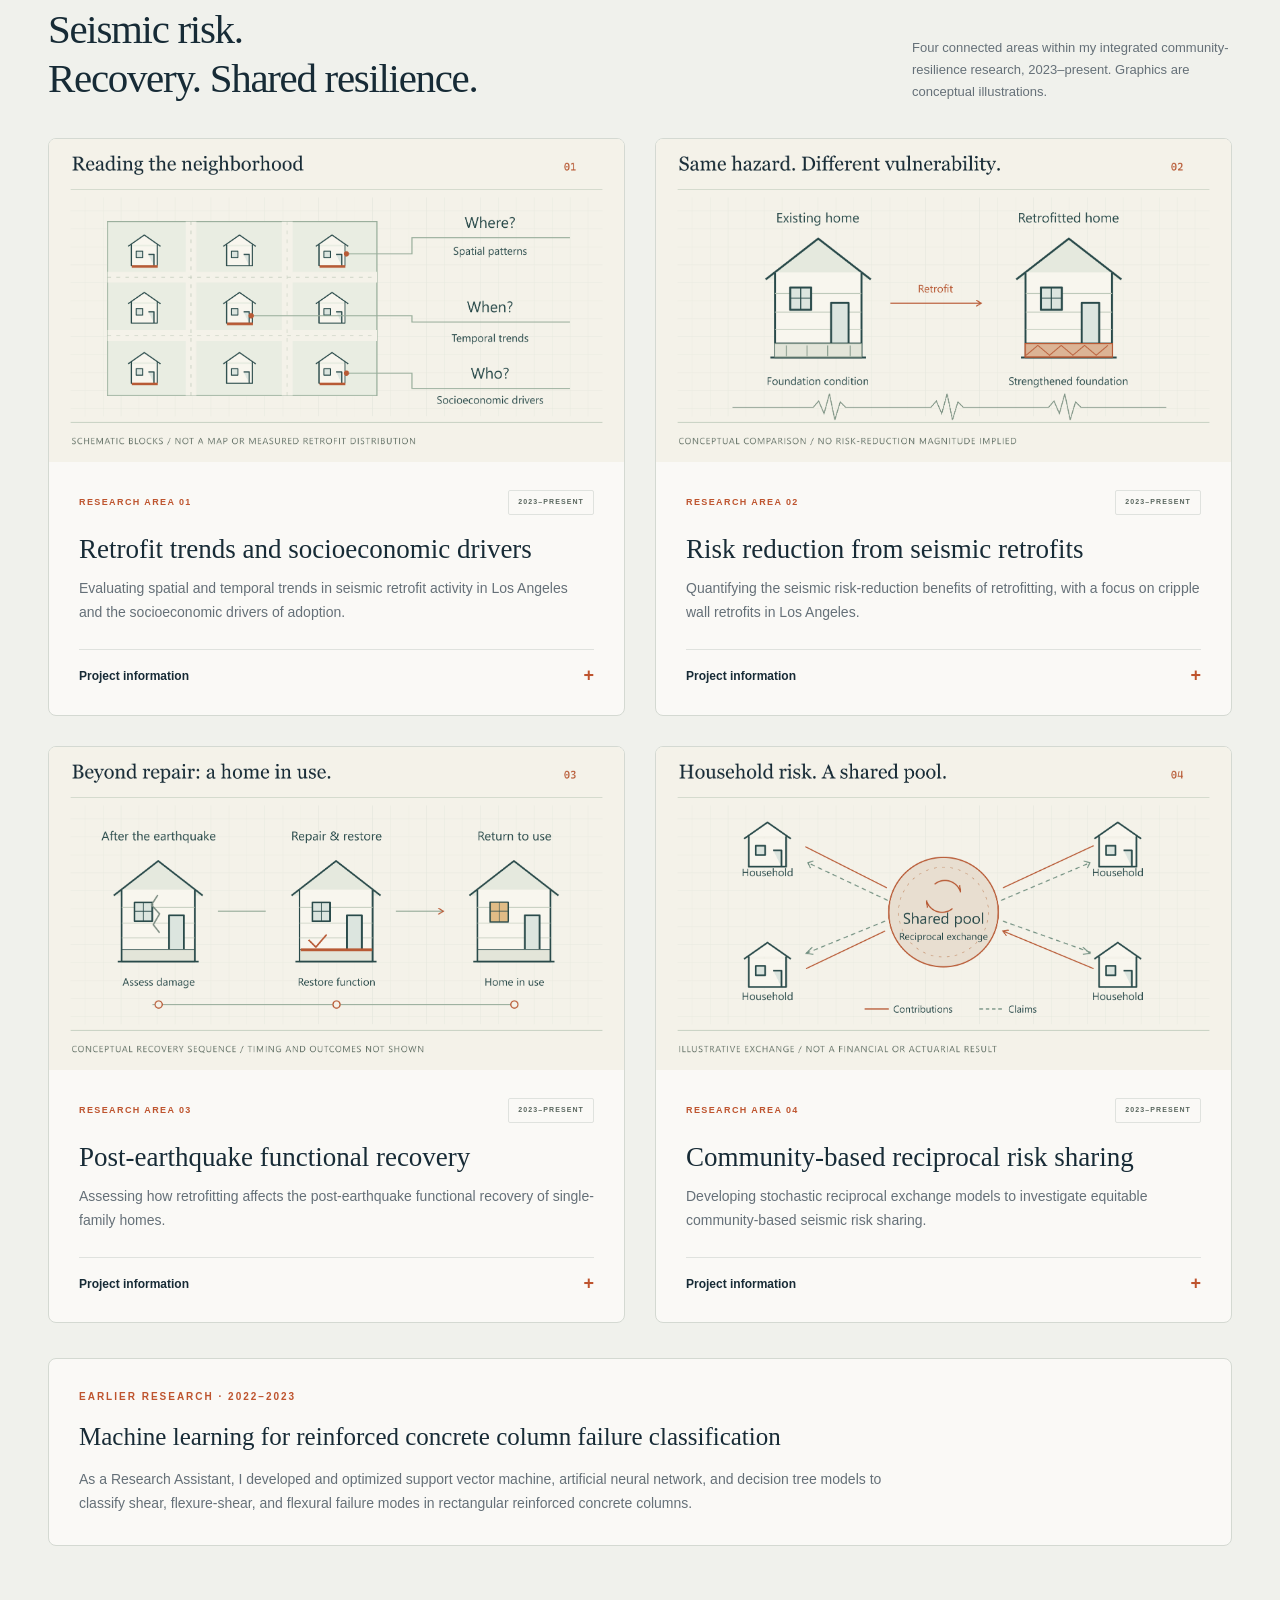
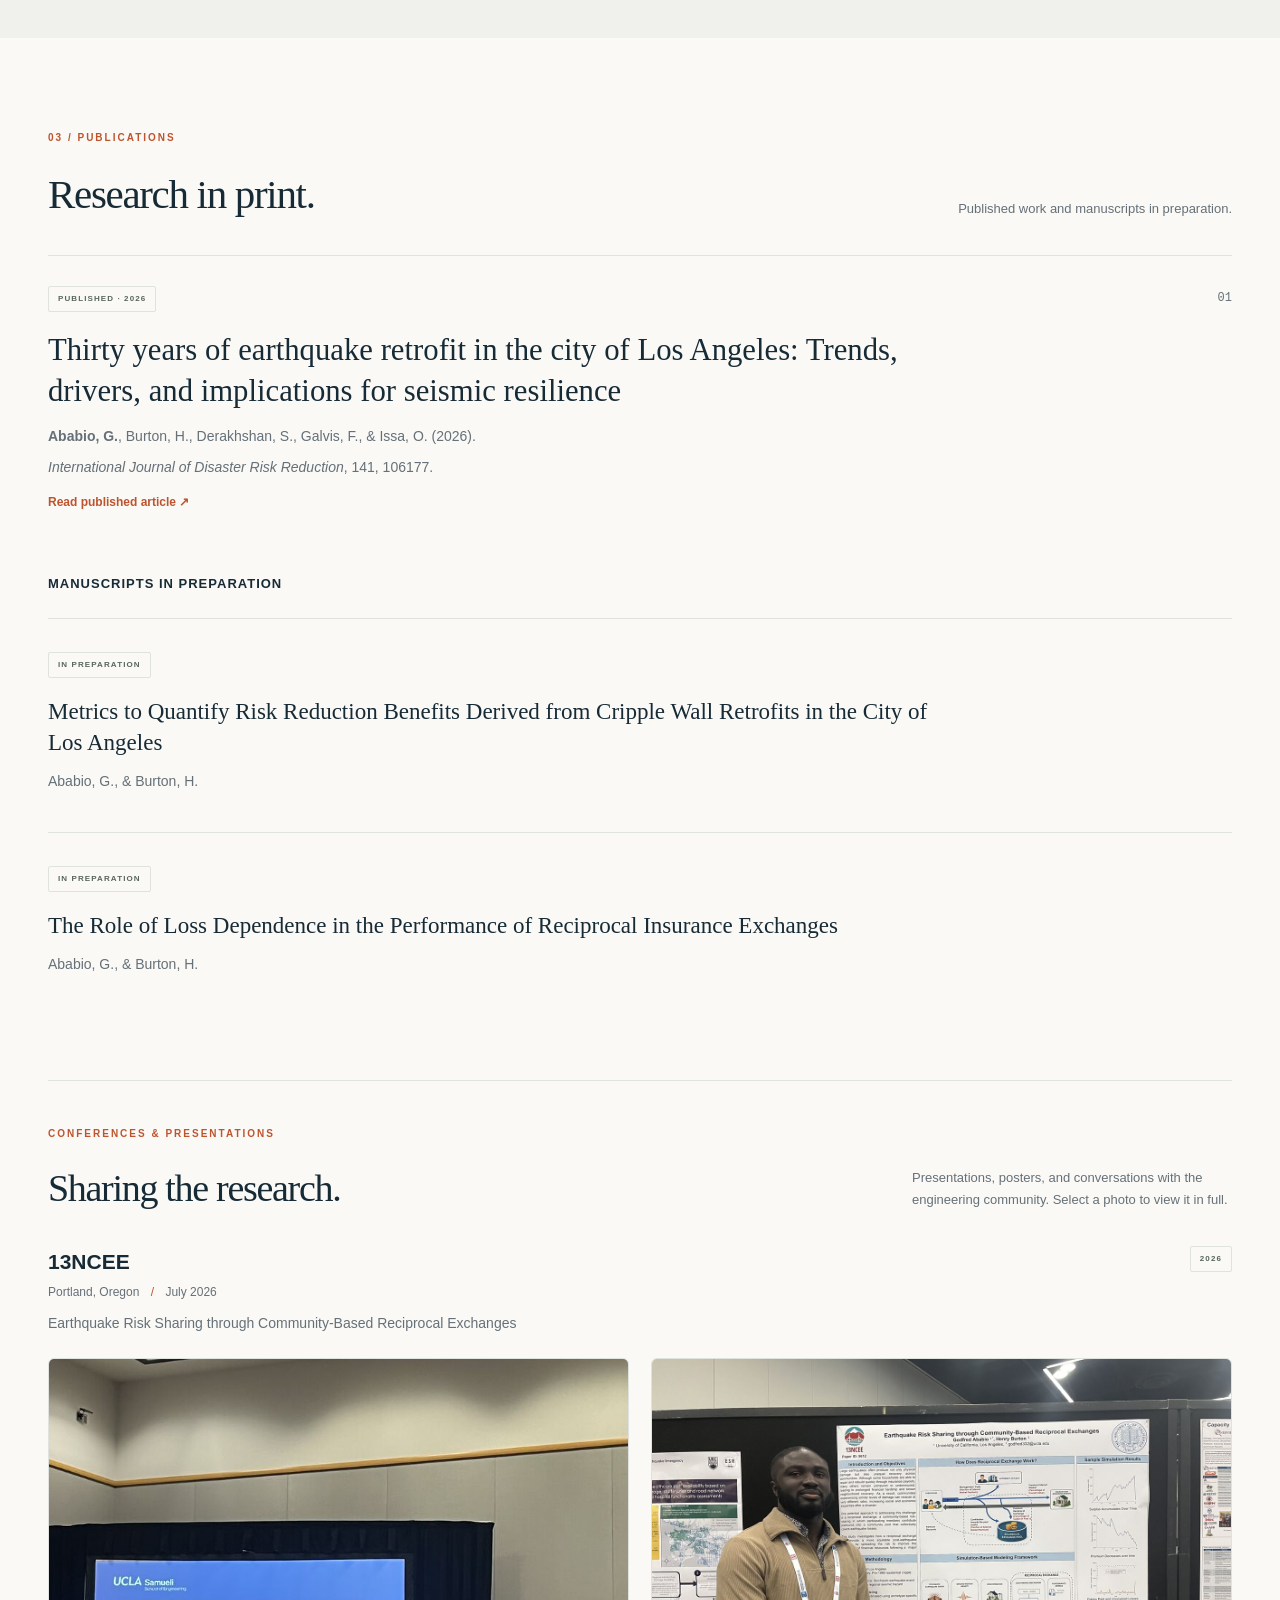
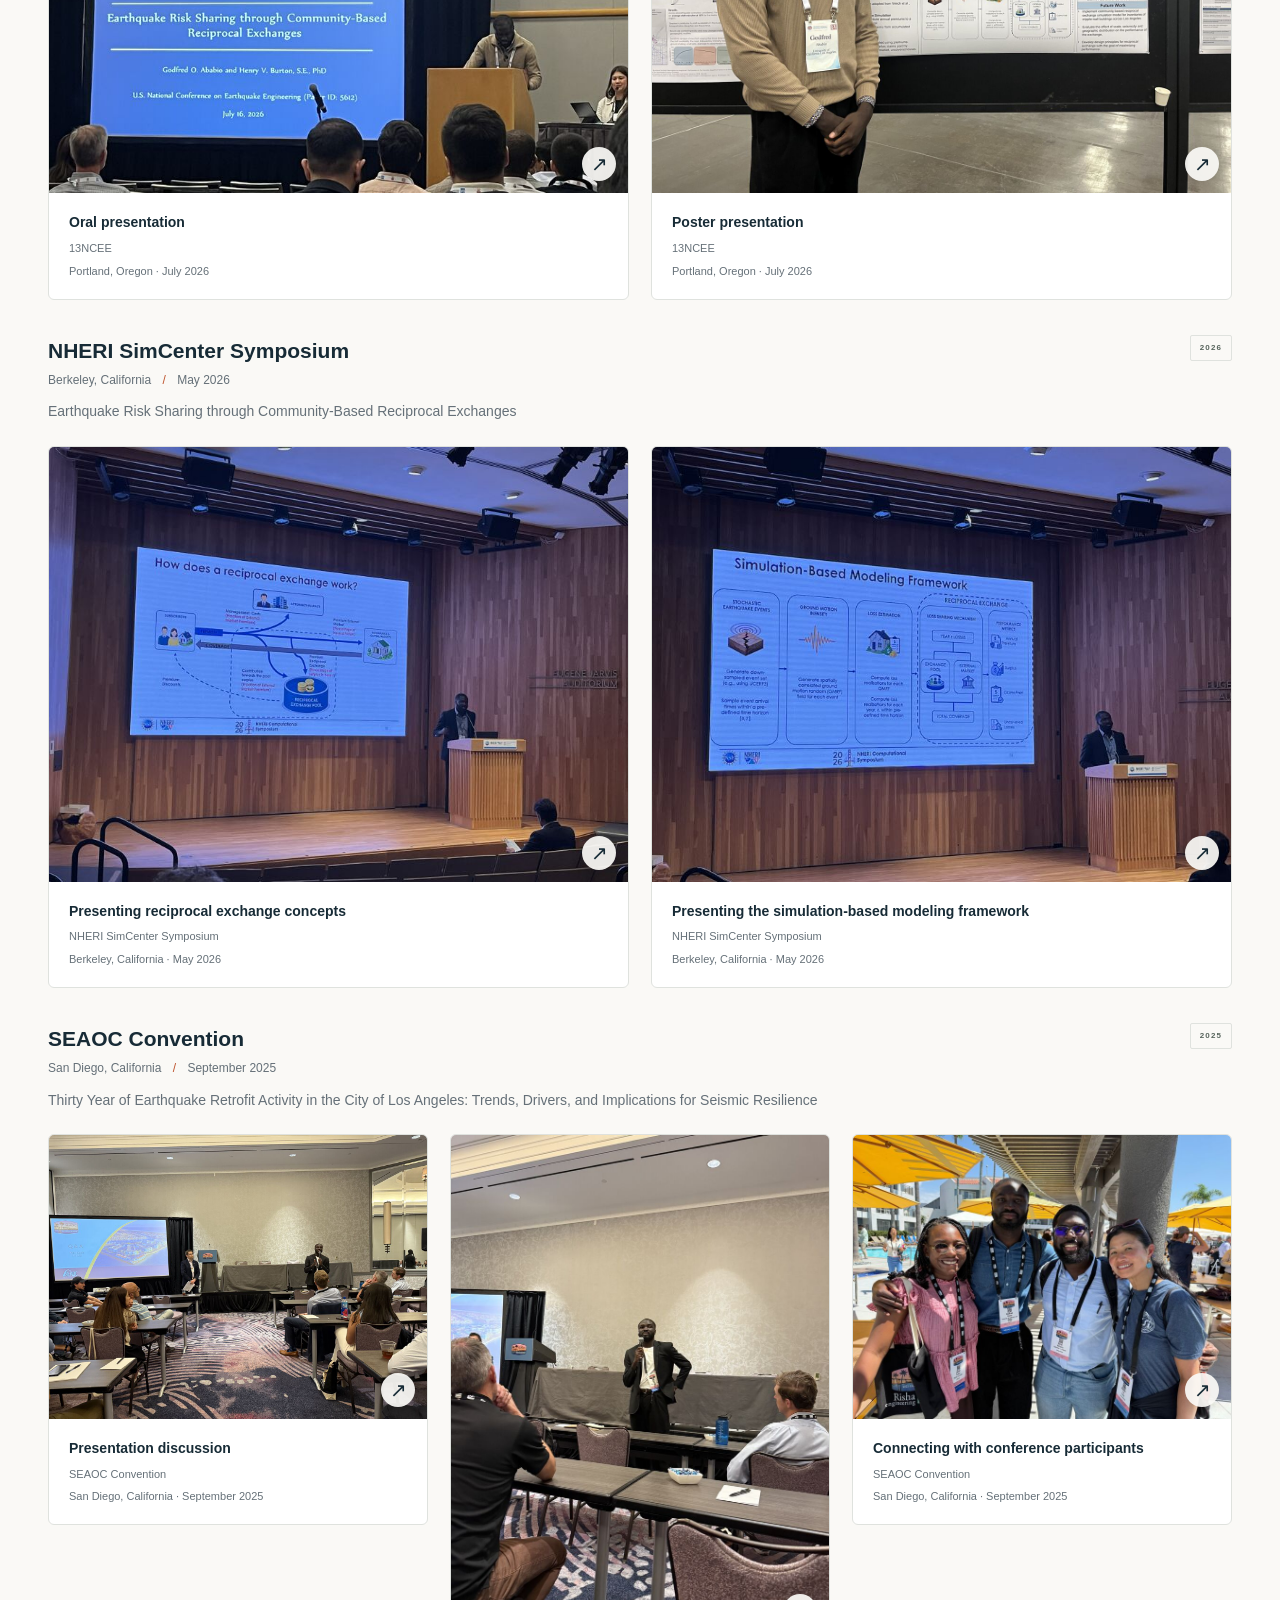
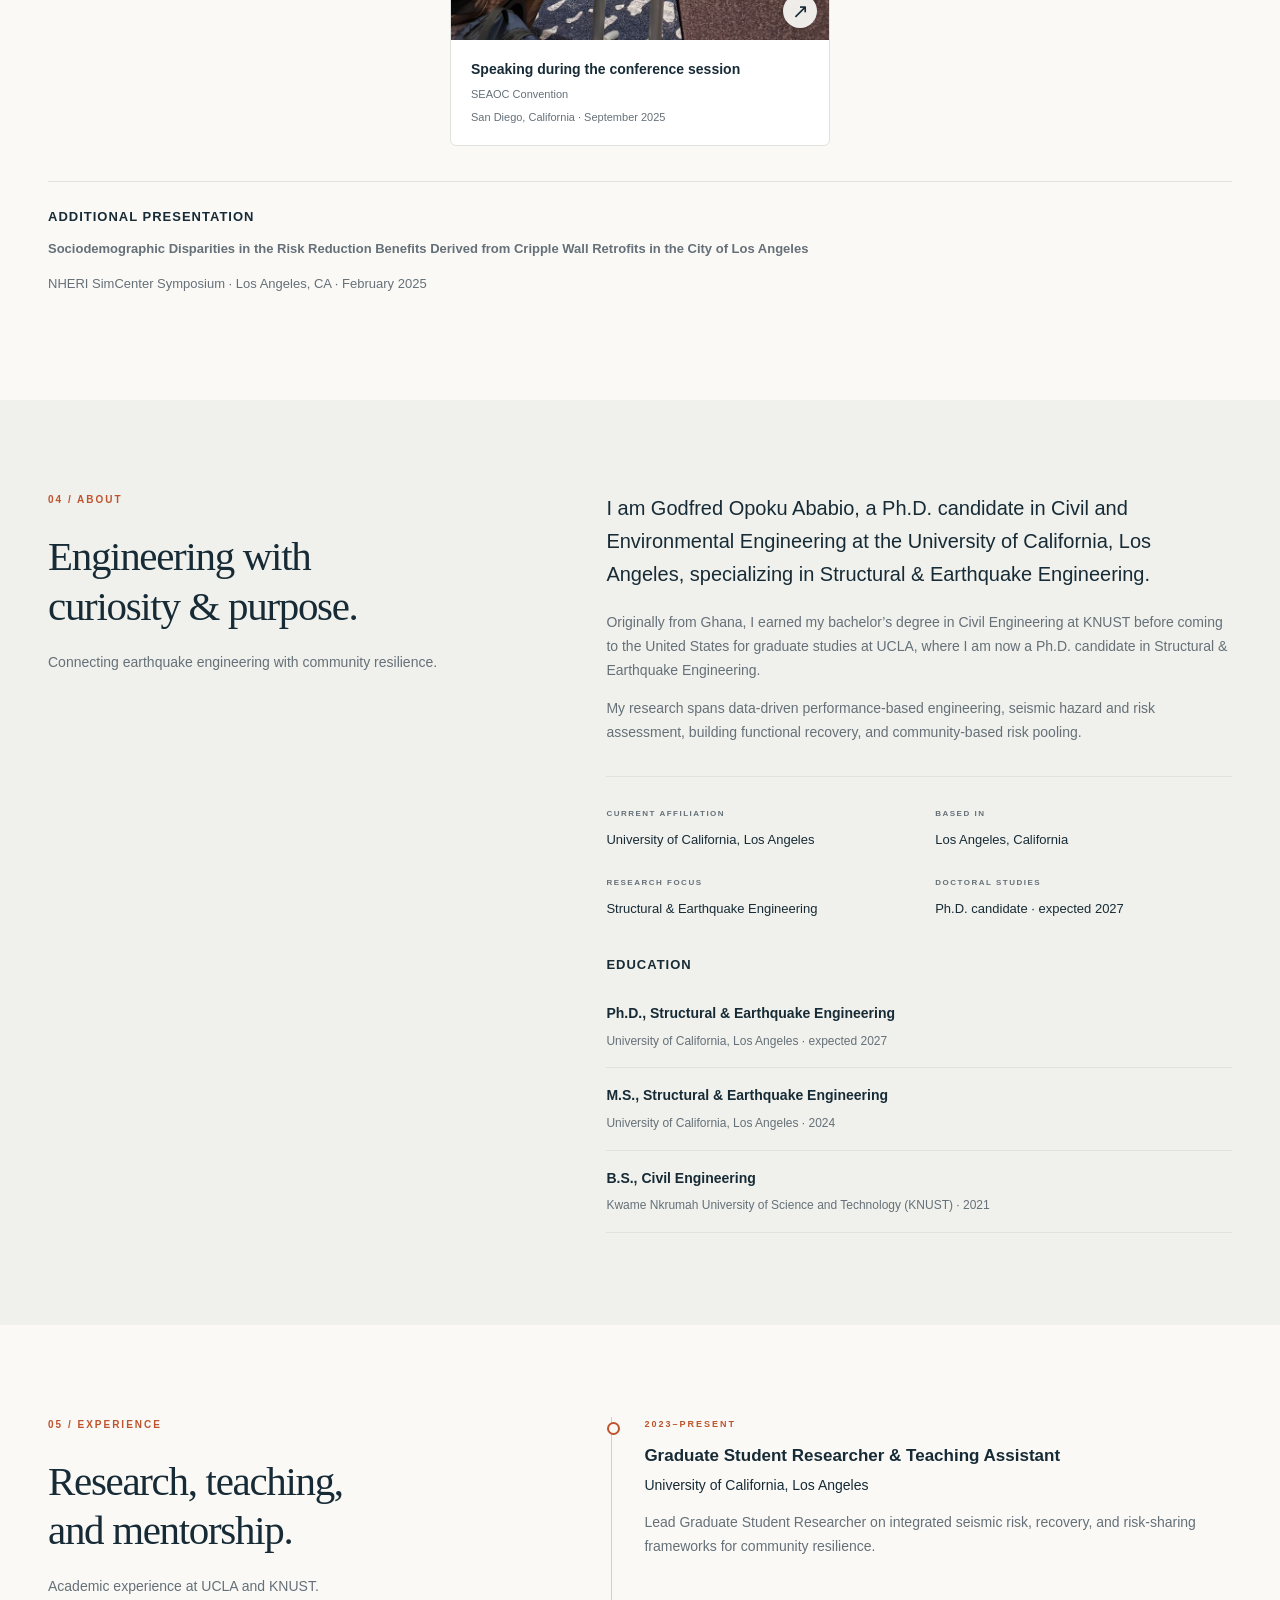
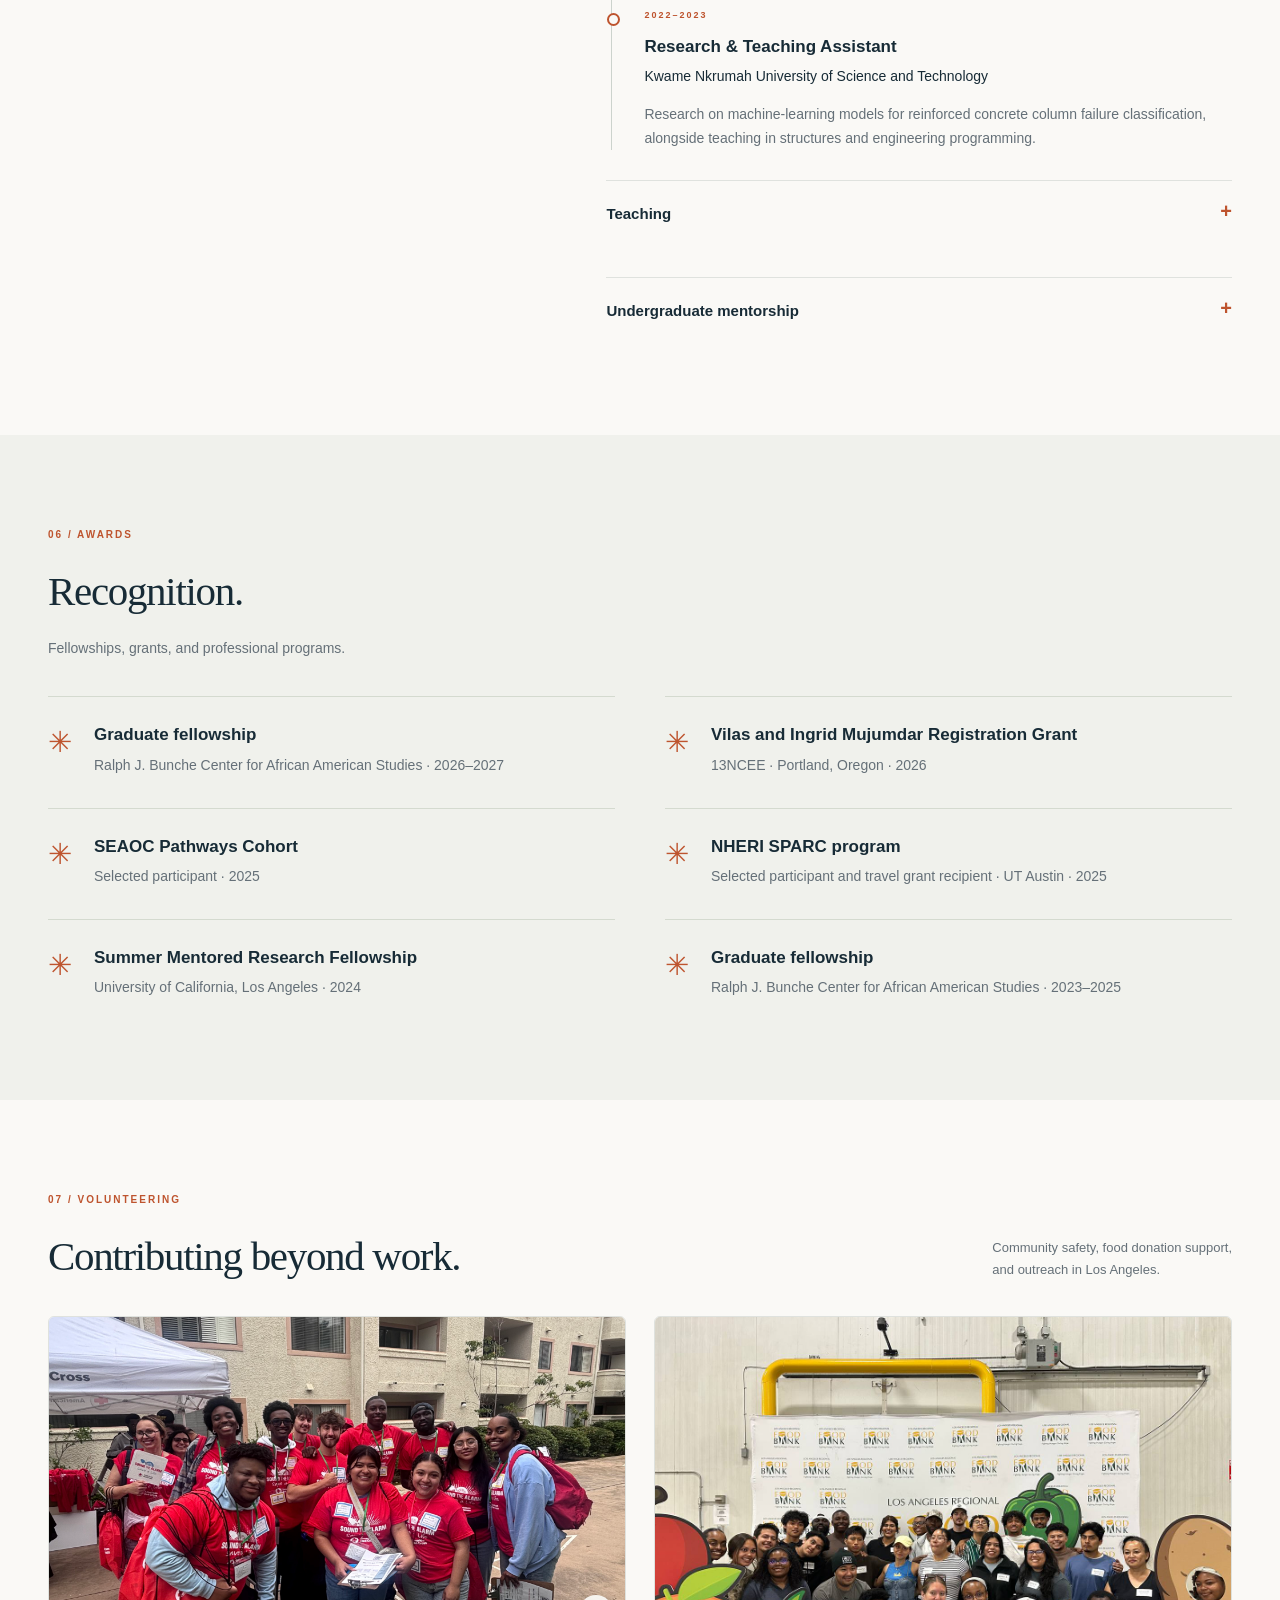
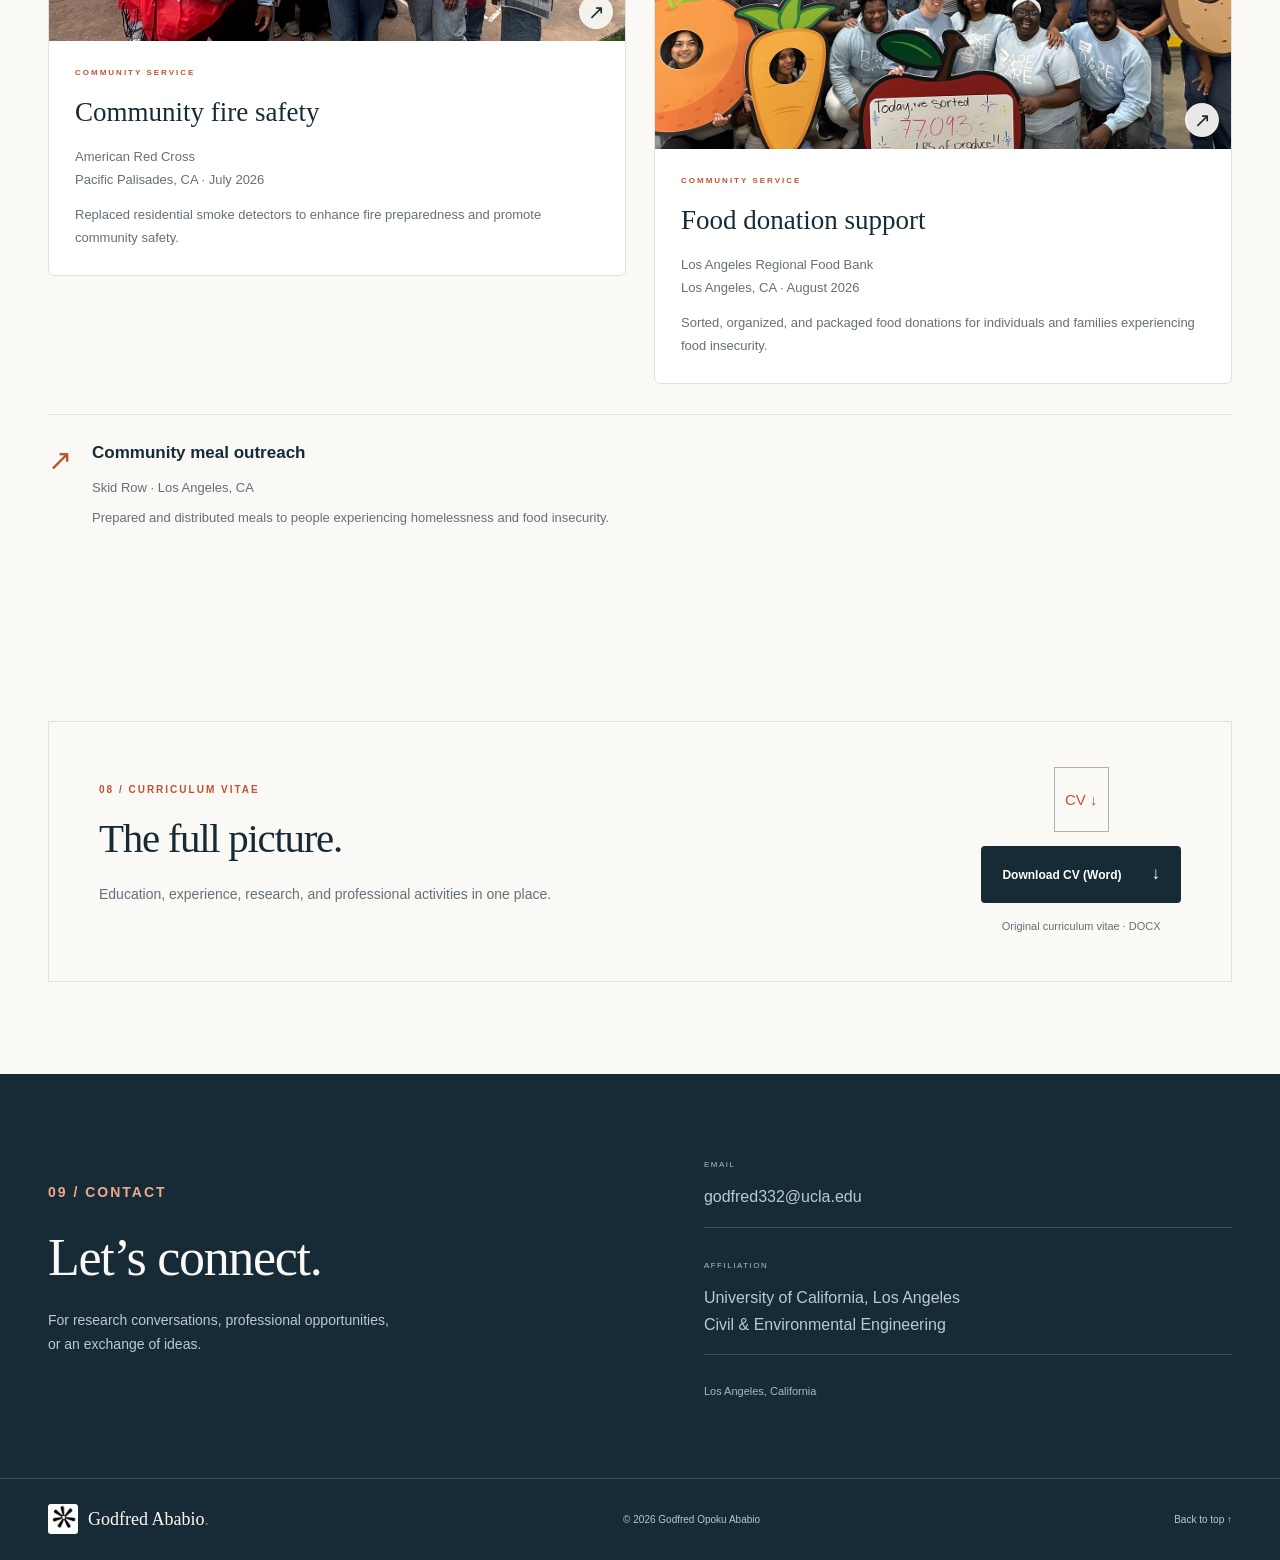
==== commit 2fee6b12: "Add Ghana-to-UCLA background to About" ====
--- a/index.html
+++ b/index.html
@@ -22,7 +22,7 @@
 <section id="projects" class="section tinted"><div class="container"><div class="section-title-row"><div><p class="eyebrow">02 / RESEARCH PROJECTS</p><h2>Seismic risk.<br>Recovery. Shared resilience.</h2></div><p>Four connected areas within my integrated community-resilience research, 2023–present. Graphics are conceptual illustrations.</p></div><div class="project-grid"><article class="project-card" id="project-1"><div class="project-image research-illustration"><img src="assets/images/research/retrofit-activity.png" width="640" height="360" alt="Schematic neighborhood blocks with highlighted retrofit foundations and questions about spatial patterns, temporal trends, and socioeconomic drivers." loading="lazy" decoding="async"></div><div class="project-body"><div class="project-kicker"><span>RESEARCH AREA 01</span><span class="tag">2023–PRESENT</span></div><h3>Retrofit trends and socioeconomic drivers</h3><p>Evaluating spatial and temporal trends in seismic retrofit activity in Los Angeles and the socioeconomic drivers of adoption.</p><details class="project-details"><summary>Project information <span aria-hidden="true">+</span></summary><dl><div><dt>Research focus</dt><dd>Seismic retrofit activity in Los Angeles</dd></div><div><dt>My contribution</dt><dd>Lead Graduate Student Researcher, 2023–present; part of the integrated community-resilience research program.</dd></div><div><dt>Approach</dt><dd>Evaluation of spatial and temporal trends and socioeconomic drivers of retrofit activity.</dd></div><div><dt>Related work</dt><dd><a href="#publication-retrofit">Published article on thirty years of earthquake retrofit activity ↗</a></dd></div></dl></details></div></article><article class="project-card" id="project-2"><div class="project-image research-illustration"><img src="assets/images/research/retrofit-benefits.png" width="640" height="360" alt="The same house before and after a conceptual foundation retrofit, under a shared earthquake hazard. No reduction magnitude is shown." loading="lazy" decoding="async"></div><div class="project-body"><div class="project-kicker"><span>RESEARCH AREA 02</span><span class="tag">2023–PRESENT</span></div><h3>Risk reduction from seismic retrofits</h3><p>Quantifying the seismic risk-reduction benefits of retrofitting, with a focus on cripple wall retrofits in Los Angeles.</p><details class="project-details"><summary>Project information <span aria-hidden="true">+</span></summary><dl><div><dt>Research focus</dt><dd>Retrofit-induced seismic risk-reduction benefits</dd></div><div><dt>My contribution</dt><dd>Lead Graduate Student Researcher, 2023–present; part of the integrated community-resilience research program.</dd></div><div><dt>Approach</dt><dd>Quantification of retrofit-induced seismic risk-reduction benefits.</dd></div><div><dt>Related work</dt><dd><a href="#manuscript-retrofit">Related manuscript: metrics for risk-reduction benefits (in preparation) ↗</a></dd></div></dl></details></div></article><article class="project-card" id="project-3"><div class="project-image research-illustration"><img src="assets/images/research/functional-recovery.png" width="640" height="360" alt="Three stages of a home after an earthquake: assess damage, restore function, and return to use. Timing is not depicted." loading="lazy" decoding="async"></div><div class="project-body"><div class="project-kicker"><span>RESEARCH AREA 03</span><span class="tag">2023–PRESENT</span></div><h3>Post-earthquake functional recovery</h3><p>Assessing how retrofitting affects the post-earthquake functional recovery of single-family homes.</p><details class="project-details"><summary>Project information <span aria-hidden="true">+</span></summary><dl><div><dt>Research focus</dt><dd>Retrofitting and functional recovery of single-family homes</dd></div><div><dt>My contribution</dt><dd>Lead Graduate Student Researcher, 2023–present; undergraduate co-supervision through the UCLA-HBCU Summer program in 2026.</dd></div><div><dt>Approach</dt><dd>Assessment of retrofit effects on post-earthquake functional recovery.</dd></div><div><dt>Related work</dt><dd>Ongoing research within the integrated community-resilience program.</dd></div></dl></details></div></article><article class="project-card" id="project-4"><div class="project-image research-illustration"><img src="assets/images/research/reciprocal-exchange.png" width="640" height="360" alt="Four households contributing to a reciprocal exchange pool, with claims flowing back to households. An illustrative risk-sharing network." loading="lazy" decoding="async"></div><div class="project-body"><div class="project-kicker"><span>RESEARCH AREA 04</span><span class="tag">2023–PRESENT</span></div><h3>Community-based reciprocal risk sharing</h3><p>Developing stochastic reciprocal exchange models to investigate equitable community-based seismic risk sharing.</p><details class="project-details"><summary>Project information <span aria-hidden="true">+</span></summary><dl><div><dt>Research focus</dt><dd>Equitable community-based seismic risk sharing</dd></div><div><dt>My contribution</dt><dd>Lead Graduate Student Researcher, 2023–present; part of the integrated community-resilience research program.</dd></div><div><dt>Approach</dt><dd>Stochastic reciprocal exchange modeling.</dd></div><div><dt>Related work</dt><dd><a href="#manuscript-exchanges">Related manuscript on loss dependence in reciprocal insurance exchanges (in preparation) ↗</a></dd></div></dl></details></div></article></div><div class="earlier-project"><p class="eyebrow">EARLIER RESEARCH · 2022–2023</p><h3>Machine learning for reinforced concrete column failure classification</h3><p>As a Research Assistant, I developed and optimized support vector machine, artificial neural network, and decision tree models to classify shear, flexure-shear, and flexural failure modes in rectangular reinforced concrete columns.</p></div></div></section>
 <section id="publications" class="section"><div class="container"><div class="section-title-row"><div><p class="eyebrow">03 / PUBLICATIONS</p><h2>Research in print.</h2></div><p>Published work and manuscripts in preparation.</p></div><article class="publication" id="publication-retrofit"><div class="publication-meta"><span class="tag">PUBLISHED · 2026</span><span>01</span></div><h3>Thirty years of earthquake retrofit in the city of Los Angeles: Trends, drivers, and implications for seismic resilience</h3><p><strong>Ababio, G.</strong>, Burton, H., Derakhshan, S., Galvis, F., &amp; Issa, O. (2026).</p><p><em>International Journal of Disaster Risk Reduction</em>, 141, 106177.</p><a class="text-link" href="https://doi.org/10.1016/j.ijdrr.2026.106177">Read published article <span aria-hidden="true">↗</span></a></article><h3 class="subsection-heading">Manuscripts in preparation</h3><article class="publication manuscript" id="manuscript-retrofit"><span class="tag">IN PREPARATION</span><h3>Metrics to Quantify Risk Reduction Benefits Derived from Cripple Wall Retrofits in the City of Los Angeles</h3><p>Ababio, G., &amp; Burton, H.</p></article><article class="publication manuscript" id="manuscript-exchanges"><span class="tag">IN PREPARATION</span><h3>The Role of Loss Dependence in the Performance of Reciprocal Insurance Exchanges</h3><p>Ababio, G., &amp; Burton, H.</p></article><div class="conference-gallery" id="presentations"><div class="section-title-row"><div><p class="eyebrow">CONFERENCES &amp; PRESENTATIONS</p><h2>Sharing the research.</h2></div><p>Presentations, posters, and conversations with the engineering community. Select a photo to view it in full.</p></div><section class="conference-event" aria-label="13NCEE · July 2026"><div class="event-heading"><div><h3>13NCEE</h3><p>Portland, Oregon <span aria-hidden="true">/</span> July 2026</p></div><span class="tag">2026</span></div><p class="event-talk">Earthquake Risk Sharing through Community-Based Reciprocal Exchanges</p><div class="event-photo-grid"><figure class="event-photo"><a class="gallery-image-link" href="assets/images/presentations/13NCEE_Portland_Oregon1.jfif" data-gallery aria-label="View full photo: Oral presentation at 13NCEE · Portland, Oregon · July 2026"><img src="assets/images/presentations/13NCEE_Portland_Oregon1.jfif" width="800" height="600" alt="Oral presentation at 13NCEE" loading="lazy" decoding="async"><span class="photo-expand" aria-hidden="true">↗</span></a><figcaption><strong>Oral presentation</strong><span>13NCEE</span><span>Portland, Oregon · July 2026</span></figcaption></figure><figure class="event-photo"><a class="gallery-image-link" href="assets/images/presentations/13NCEE_Portland_Oregon2.jfif" data-gallery aria-label="View full photo: Poster presentation at 13NCEE · Portland, Oregon · July 2026"><img src="assets/images/presentations/13NCEE_Portland_Oregon2.jfif" width="1280" height="960" alt="Poster presentation at 13NCEE" loading="lazy" decoding="async"><span class="photo-expand" aria-hidden="true">↗</span></a><figcaption><strong>Poster presentation</strong><span>13NCEE</span><span>Portland, Oregon · July 2026</span></figcaption></figure></div></section><section class="conference-event" aria-label="NHERI SimCenter Symposium · May 2026"><div class="event-heading"><div><h3>NHERI SimCenter Symposium</h3><p>Berkeley, California <span aria-hidden="true">/</span> May 2026</p></div><span class="tag">2026</span></div><p class="event-talk">Earthquake Risk Sharing through Community-Based Reciprocal Exchanges</p><div class="event-photo-grid"><figure class="event-photo"><a class="gallery-image-link" href="assets/images/presentations/NHERI_Simcenter_Berkeley1.jfif" data-gallery aria-label="View full photo: Presenting reciprocal exchange concepts at NHERI SimCenter Symposium · Berkeley, California · May 2026"><img src="assets/images/presentations/NHERI_Simcenter_Berkeley1.jfif" width="800" height="600" alt="Presenting reciprocal exchange concepts at NHERI SimCenter Symposium" loading="lazy" decoding="async"><span class="photo-expand" aria-hidden="true">↗</span></a><figcaption><strong>Presenting reciprocal exchange concepts</strong><span>NHERI SimCenter Symposium</span><span>Berkeley, California · May 2026</span></figcaption></figure><figure class="event-photo"><a class="gallery-image-link" href="assets/images/presentations/NHERI_Simcenter_Berkeley2.jfif" data-gallery aria-label="View full photo: Presenting the simulation-based modeling framework at NHERI SimCenter Symposium · Berkeley, California · May 2026"><img src="assets/images/presentations/NHERI_Simcenter_Berkeley2.jfif" width="800" height="600" alt="Presenting the simulation-based modeling framework at NHERI SimCenter Symposium" loading="lazy" decoding="async"><span class="photo-expand" aria-hidden="true">↗</span></a><figcaption><strong>Presenting the simulation-based modeling framework</strong><span>NHERI SimCenter Symposium</span><span>Berkeley, California · May 2026</span></figcaption></figure></div></section><section class="conference-event" aria-label="SEAOC Convention · September 2025"><div class="event-heading"><div><h3>SEAOC Convention</h3><p>San Diego, California <span aria-hidden="true">/</span> September 2025</p></div><span class="tag">2025</span></div><p class="event-talk">Thirty Year of Earthquake Retrofit Activity in the City of Los Angeles: Trends, Drivers, and Implications for Seismic Resilience</p><div class="event-photo-grid"><figure class="event-photo"><a class="gallery-image-link" href="assets/images/presentations/SEAOC_Conference_San_Diego3.jfif" data-gallery aria-label="View full photo: Presentation discussion at SEAOC Convention · San Diego, California · September 2025"><img src="assets/images/presentations/SEAOC_Conference_San_Diego3.jfif" width="1280" height="960" alt="Presentation discussion at SEAOC Convention" loading="lazy" decoding="async"><span class="photo-expand" aria-hidden="true">↗</span></a><figcaption><strong>Presentation discussion</strong><span>SEAOC Convention</span><span>San Diego, California · September 2025</span></figcaption></figure><figure class="event-photo"><a class="gallery-image-link" href="assets/images/presentations/SEAOC_Conference_San_Diego2.jfif" data-gallery aria-label="View full photo: Speaking during the conference session at SEAOC Convention · San Diego, California · September 2025"><img src="assets/images/presentations/SEAOC_Conference_San_Diego2.jfif" width="800" height="1067" alt="Speaking during the conference session at SEAOC Convention" loading="lazy" decoding="async"><span class="photo-expand" aria-hidden="true">↗</span></a><figcaption><strong>Speaking during the conference session</strong><span>SEAOC Convention</span><span>San Diego, California · September 2025</span></figcaption></figure><figure class="event-photo"><a class="gallery-image-link" href="assets/images/presentations/SEAOC_Conference_San_Diego1.jfif" data-gallery aria-label="View full photo: Connecting with conference participants at SEAOC Convention · San Diego, California · September 2025"><img src="assets/images/presentations/SEAOC_Conference_San_Diego1.jfif" width="800" height="600" alt="Connecting with conference participants at SEAOC Convention" loading="lazy" decoding="async"><span class="photo-expand" aria-hidden="true">↗</span></a><figcaption><strong>Connecting with conference participants</strong><span>SEAOC Convention</span><span>San Diego, California · September 2025</span></figcaption></figure></div></section><div class="additional-presentation"><h3>Additional presentation</h3><p><strong>Sociodemographic Disparities in the Risk Reduction Benefits Derived from Cripple Wall Retrofits in the City of Los Angeles</strong></p><p>NHERI SimCenter Symposium · Los Angeles, CA · February 2025</p></div></div></div></section>
 
-<section id="about" class="section tinted"><div class="container split-section"><div><p class="eyebrow">04 / ABOUT</p><h2>Engineering with<br>curiosity &amp; purpose.</h2><p class="muted">Connecting earthquake engineering with community resilience.</p></div><div><p class="lead">I am Godfred Opoku Ababio, a Ph.D. candidate in Civil and Environmental Engineering at the University of California, Los Angeles, specializing in Structural & Earthquake Engineering.</p><p class="muted">My research spans data-driven performance-based engineering, seismic hazard and risk assessment, building functional recovery, and community-based risk pooling.</p><div class="facts"><div><span>CURRENT AFFILIATION</span>University of California, Los Angeles</div><div><span>BASED IN</span>Los Angeles, California</div><div><span>RESEARCH FOCUS</span>Structural &amp; Earthquake Engineering</div><div><span>DOCTORAL STUDIES</span>Ph.D. candidate · expected 2027</div></div><div class="education"><h3>Education</h3><ul class="content-list"><li><strong>Ph.D., Structural &amp; Earthquake Engineering</strong><span>University of California, Los Angeles · expected 2027</span></li><li><strong>M.S., Structural &amp; Earthquake Engineering</strong><span>University of California, Los Angeles · 2024</span></li><li><strong>B.S., Civil Engineering</strong><span>Kwame Nkrumah University of Science and Technology (KNUST) · 2021</span></li></ul></div></div></div></section><section id="experience" class="section"><div class="container split-section"><div><p class="eyebrow">05 / EXPERIENCE</p><h2>Research, teaching,<br>and mentorship.</h2><p class="muted">Academic experience at UCLA and KNUST.</p></div><div><div class="timeline"><article><p class="eyebrow">2023–PRESENT</p><h3>Graduate Student Researcher &amp; Teaching Assistant</h3><p>University of California, Los Angeles</p><p class="muted">Lead Graduate Student Researcher on integrated seismic risk, recovery, and risk-sharing frameworks for community resilience.</p></article><article><p class="eyebrow">2022–2023</p><h3>Research &amp; Teaching Assistant</h3><p>Kwame Nkrumah University of Science and Technology</p><p class="muted">Research on machine-learning models for reinforced concrete column failure classification, alongside teaching in structures and engineering programming.</p></article></div><details class="section-disclosure"><summary>Teaching <span aria-hidden="true">+</span></summary><ul class="content-list"><li><strong>Teaching Assistant · C&amp;EE 144 — Structural System Design</strong><span>UCLA · Spring 2026</span><p>Seismic and wind design criteria; reinforced concrete, mass timber, and wood design.</p></li><li><strong>Co-Instructor · CE 151 — Elementary Structures</strong><span>KNUST · January–April 2022</span><p>Structures and loads, determinate structures and trusses, internal forces, cables and arches, and influence lines.</p></li><li><strong>Teaching Assistant · CE 255 — Theory of Structures</strong><span>KNUST · June–August 2022</span><p>Conjugate beam, moment-area, and virtual work methods for beams and trusses.</p></li><li><strong>Teaching Assistant · CE 257 — Python Programming for Engineers</strong><span>KNUST · June–August 2022</span><p>Control structures, functions, NumPy, Pandas, and Matplotlib.</p></li><li><strong>Teaching Assistant · CE 351 — Structural Analysis</strong><span>KNUST · January–April 2022</span><p>Moment distribution, slope-displacement, the three-moment equation, and Castigliano’s second theorem.</p></li></ul></details><details class="section-disclosure"><summary>Undergraduate mentorship <span aria-hidden="true">+</span></summary><ul class="content-list"><li><strong>UCLA-HBCU Summer program · 2026</strong><p>Co-supervised Gantt Essence from Howard University in evaluating retrofit effects on post-earthquake functional recovery of single-family dwellings in Los Angeles.</p></li><li><strong>Ralph J. Bunche Center fellowship · 2025</strong><p>Co-supervised Ammaarah Gage in developing equitable earthquake risk and resilience solutions.</p></li></ul></details></div></div></section>
+<section id="about" class="section tinted"><div class="container split-section"><div><p class="eyebrow">04 / ABOUT</p><h2>Engineering with<br>curiosity &amp; purpose.</h2><p class="muted">Connecting earthquake engineering with community resilience.</p></div><div><p class="lead">I am Godfred Opoku Ababio, a Ph.D. candidate in Civil and Environmental Engineering at the University of California, Los Angeles, specializing in Structural & Earthquake Engineering.</p><p class="muted">Originally from Ghana, I earned my bachelor’s degree in Civil Engineering at KNUST before coming to the United States for graduate studies at UCLA, where I am now a Ph.D. candidate in Structural &amp; Earthquake Engineering.</p><p class="muted">My research spans data-driven performance-based engineering, seismic hazard and risk assessment, building functional recovery, and community-based risk pooling.</p><div class="facts"><div><span>CURRENT AFFILIATION</span>University of California, Los Angeles</div><div><span>BASED IN</span>Los Angeles, California</div><div><span>RESEARCH FOCUS</span>Structural &amp; Earthquake Engineering</div><div><span>DOCTORAL STUDIES</span>Ph.D. candidate · expected 2027</div></div><div class="education"><h3>Education</h3><ul class="content-list"><li><strong>Ph.D., Structural &amp; Earthquake Engineering</strong><span>University of California, Los Angeles · expected 2027</span></li><li><strong>M.S., Structural &amp; Earthquake Engineering</strong><span>University of California, Los Angeles · 2024</span></li><li><strong>B.S., Civil Engineering</strong><span>Kwame Nkrumah University of Science and Technology (KNUST) · 2021</span></li></ul></div></div></div></section><section id="experience" class="section"><div class="container split-section"><div><p class="eyebrow">05 / EXPERIENCE</p><h2>Research, teaching,<br>and mentorship.</h2><p class="muted">Academic experience at UCLA and KNUST.</p></div><div><div class="timeline"><article><p class="eyebrow">2023–PRESENT</p><h3>Graduate Student Researcher &amp; Teaching Assistant</h3><p>University of California, Los Angeles</p><p class="muted">Lead Graduate Student Researcher on integrated seismic risk, recovery, and risk-sharing frameworks for community resilience.</p></article><article><p class="eyebrow">2022–2023</p><h3>Research &amp; Teaching Assistant</h3><p>Kwame Nkrumah University of Science and Technology</p><p class="muted">Research on machine-learning models for reinforced concrete column failure classification, alongside teaching in structures and engineering programming.</p></article></div><details class="section-disclosure"><summary>Teaching <span aria-hidden="true">+</span></summary><ul class="content-list"><li><strong>Teaching Assistant · C&amp;EE 144 — Structural System Design</strong><span>UCLA · Spring 2026</span><p>Seismic and wind design criteria; reinforced concrete, mass timber, and wood design.</p></li><li><strong>Co-Instructor · CE 151 — Elementary Structures</strong><span>KNUST · January–April 2022</span><p>Structures and loads, determinate structures and trusses, internal forces, cables and arches, and influence lines.</p></li><li><strong>Teaching Assistant · CE 255 — Theory of Structures</strong><span>KNUST · June–August 2022</span><p>Conjugate beam, moment-area, and virtual work methods for beams and trusses.</p></li><li><strong>Teaching Assistant · CE 257 — Python Programming for Engineers</strong><span>KNUST · June–August 2022</span><p>Control structures, functions, NumPy, Pandas, and Matplotlib.</p></li><li><strong>Teaching Assistant · CE 351 — Structural Analysis</strong><span>KNUST · January–April 2022</span><p>Moment distribution, slope-displacement, the three-moment equation, and Castigliano’s second theorem.</p></li></ul></details><details class="section-disclosure"><summary>Undergraduate mentorship <span aria-hidden="true">+</span></summary><ul class="content-list"><li><strong>UCLA-HBCU Summer program · 2026</strong><p>Co-supervised Gantt Essence from Howard University in evaluating retrofit effects on post-earthquake functional recovery of single-family dwellings in Los Angeles.</p></li><li><strong>Ralph J. Bunche Center fellowship · 2025</strong><p>Co-supervised Ammaarah Gage in developing equitable earthquake risk and resilience solutions.</p></li></ul></details></div></div></section>
 <section class="section tinted"><div class="container awards-panel"><div id="awards"><p class="eyebrow">06 / AWARDS</p><h2>Recognition.</h2><p class="muted">Fellowships, grants, and professional programs.</p><div class="detail-card"><span class="detail-symbol" aria-hidden="true">✳</span><div><h3>Graduate fellowship</h3><p>Ralph J. Bunche Center for African American Studies · 2026–2027</p></div></div><div class="detail-card"><span class="detail-symbol" aria-hidden="true">✳</span><div><h3>Vilas and Ingrid Mujumdar Registration Grant</h3><p>13NCEE · Portland, Oregon · 2026</p></div></div><div class="detail-card"><span class="detail-symbol" aria-hidden="true">✳</span><div><h3>SEAOC Pathways Cohort</h3><p>Selected participant · 2025</p></div></div><div class="detail-card"><span class="detail-symbol" aria-hidden="true">✳</span><div><h3>NHERI SPARC program</h3><p>Selected participant and travel grant recipient · UT Austin · 2025</p></div></div><div class="detail-card"><span class="detail-symbol" aria-hidden="true">✳</span><div><h3>Summer Mentored Research Fellowship</h3><p>University of California, Los Angeles · 2024</p></div></div><div class="detail-card"><span class="detail-symbol" aria-hidden="true">✳</span><div><h3>Graduate fellowship</h3><p>Ralph J. Bunche Center for African American Studies · 2023–2025</p></div></div></div></div></section><section id="volunteering" class="section volunteering-section"><div class="container"><div class="section-title-row"><div><p class="eyebrow">07 / VOLUNTEERING</p><h2>Contributing beyond work.</h2></div><p>Community safety, food donation support,<br>and outreach in Los Angeles.</p></div><div class="volunteer-grid"><figure class="volunteer-card"><a class="gallery-image-link" href="assets/images/volunteering/red-cross.jpeg" data-gallery aria-label="View full photo: American Red Cross · Pacific Palisades, CA · July 2026"><img src="assets/images/volunteering/red-cross.jpeg" width="4032" height="2268" alt="Volunteer group at American Red Cross" loading="lazy" decoding="async"><span class="photo-expand" aria-hidden="true">↗</span></a><figcaption><p class="eyebrow">COMMUNITY SERVICE</p><h3>Community fire safety</h3><p class="volunteer-caption">American Red Cross<br>Pacific Palisades, CA · July 2026</p><p>Replaced residential smoke detectors to enhance fire preparedness and promote community safety.</p></figcaption></figure><figure class="volunteer-card"><a class="gallery-image-link" href="assets/images/volunteering/food-bank.JPG" data-gallery aria-label="View full photo: Los Angeles Regional Food Bank · Los Angeles, CA · August 2026"><img src="assets/images/volunteering/food-bank.JPG" width="1280" height="960" alt="Volunteer group at Los Angeles Regional Food Bank" loading="lazy" decoding="async"><span class="photo-expand" aria-hidden="true">↗</span></a><figcaption><p class="eyebrow">COMMUNITY SERVICE</p><h3>Food donation support</h3><p class="volunteer-caption">Los Angeles Regional Food Bank<br>Los Angeles, CA · August 2026</p><p>Sorted, organized, and packaged food donations for individuals and families experiencing food insecurity.</p></figcaption></figure></div><div class="service-note"><span class="detail-symbol" aria-hidden="true">↗</span><div><h3>Community meal outreach</h3><p>Skid Row · Los Angeles, CA</p><p>Prepared and distributed meals to people experiencing homelessness and food insecurity.</p></div></div></div></section>
 <section id="cv" class="section"><div class="container cv-panel"><div><p class="eyebrow">08 / CURRICULUM VITAE</p><h2>The full picture.</h2><p class="muted">Education, experience, research, and professional activities in one place.</p></div><div class="cv-action"><span class="document-icon" aria-hidden="true">CV ↓</span><a class="button" href="assets/documents/Ababio_CV.docx" download="Ababio_CV.docx">Download CV (Word) <span aria-hidden="true">↓</span></a><p>Original curriculum vitae · DOCX</p></div></div></section>
 <section id="contact" class="contact"><div class="container contact-grid"><div><p class="eyebrow">09 / CONTACT</p><h2>Let’s connect.</h2><p>For research conversations, professional opportunities,<br>or an exchange of ideas.</p></div><div><div class="contact-item"><span>EMAIL</span><p><a href="mailto:godfred332@ucla.edu">godfred332@ucla.edu</a></p></div><div class="contact-item"><span>AFFILIATION</span><p>University of California, Los Angeles<br>Civil &amp; Environmental Engineering</p></div><small>Los Angeles, California</small></div></div></section></main><dialog class="photo-dialog" aria-labelledby="photo-dialog-title"><div class="photo-dialog-toolbar"><h2 id="photo-dialog-title">Event photograph</h2><button class="photo-close" type="button" aria-label="Close photo viewer">Close <span aria-hidden="true">×</span></button></div><p class="photo-loading" role="status" hidden>Loading photograph…</p><img class="photo-dialog-image" alt="" hidden><p class="photo-dialog-caption"></p><div class="photo-dialog-controls"><button type="button" class="photo-previous" aria-label="Previous photograph">← Previous</button><span class="photo-dialog-count" aria-live="polite"></span><button type="button" class="photo-next" aria-label="Next photograph">Next →</button></div></dialog>
--- a/assets/css/style.css
+++ b/assets/css/style.css
@@ -31,3 +31,9 @@
 /* Personal Adinkra artwork, displayed without altering the supplied drawing. */
 .identity-emblem{width:43px;height:43px;object-fit:contain;border-radius:4px;flex-shrink:0}.footer-name{display:inline-flex;align-items:center;gap:10px}.footer-emblem{width:30px;height:30px;object-fit:contain;border-radius:3px;flex-shrink:0}.footer-name>span{margin-left:-10px}
 @media(max-width:650px){.identity-emblem{width:38px;height:38px}.brand{gap:10px}}
+/* Restrained, one-time scroll reveals; never hide content while waiting to observe it. */
+@keyframes portfolio-reveal{from{opacity:0;transform:translateY(14px)}to{opacity:1;transform:translateY(0)}}
+.scroll-reveal{animation:portfolio-reveal 550ms cubic-bezier(.2,.65,.3,1) var(--reveal-delay,0ms) backwards}
+.scroll-reveal:focus-within{animation:none}
+@media(prefers-reduced-motion:reduce){.scroll-reveal{animation:none!important}}
+@media print{.scroll-reveal{animation:none!important}}
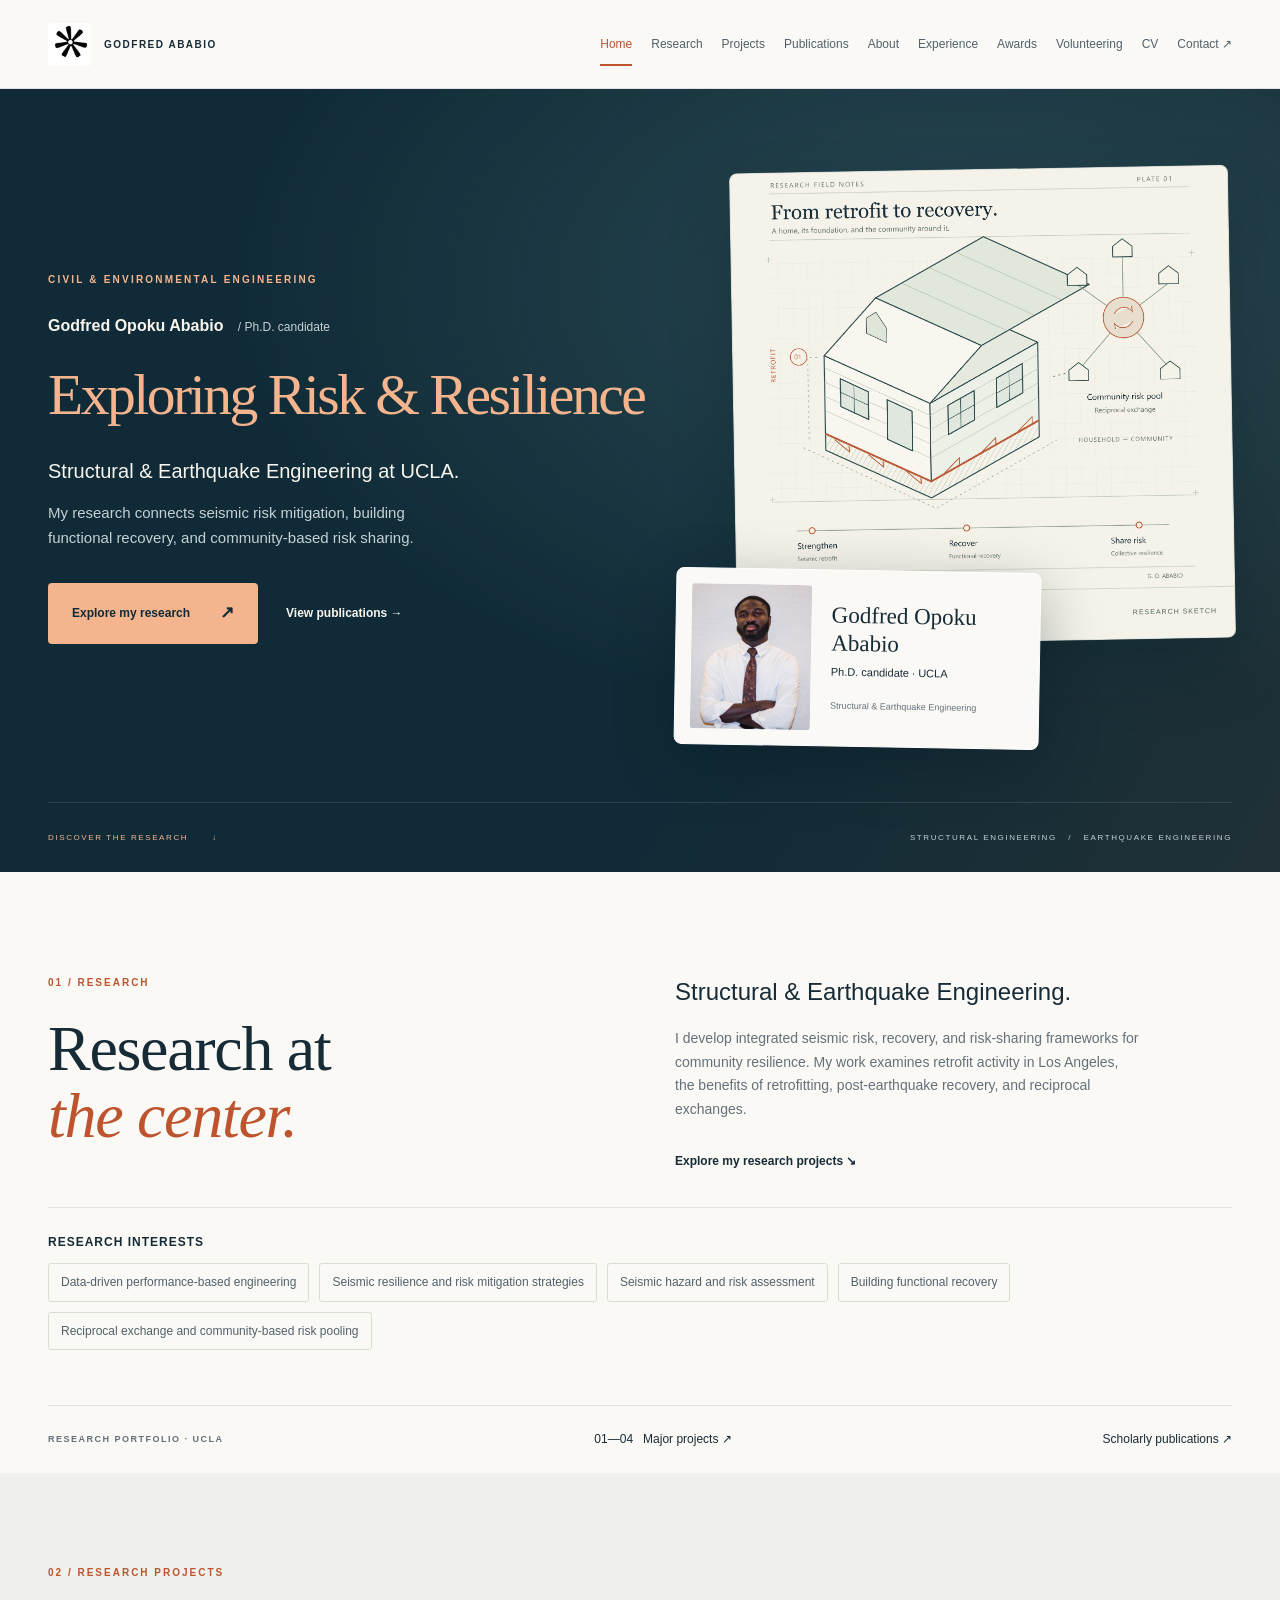
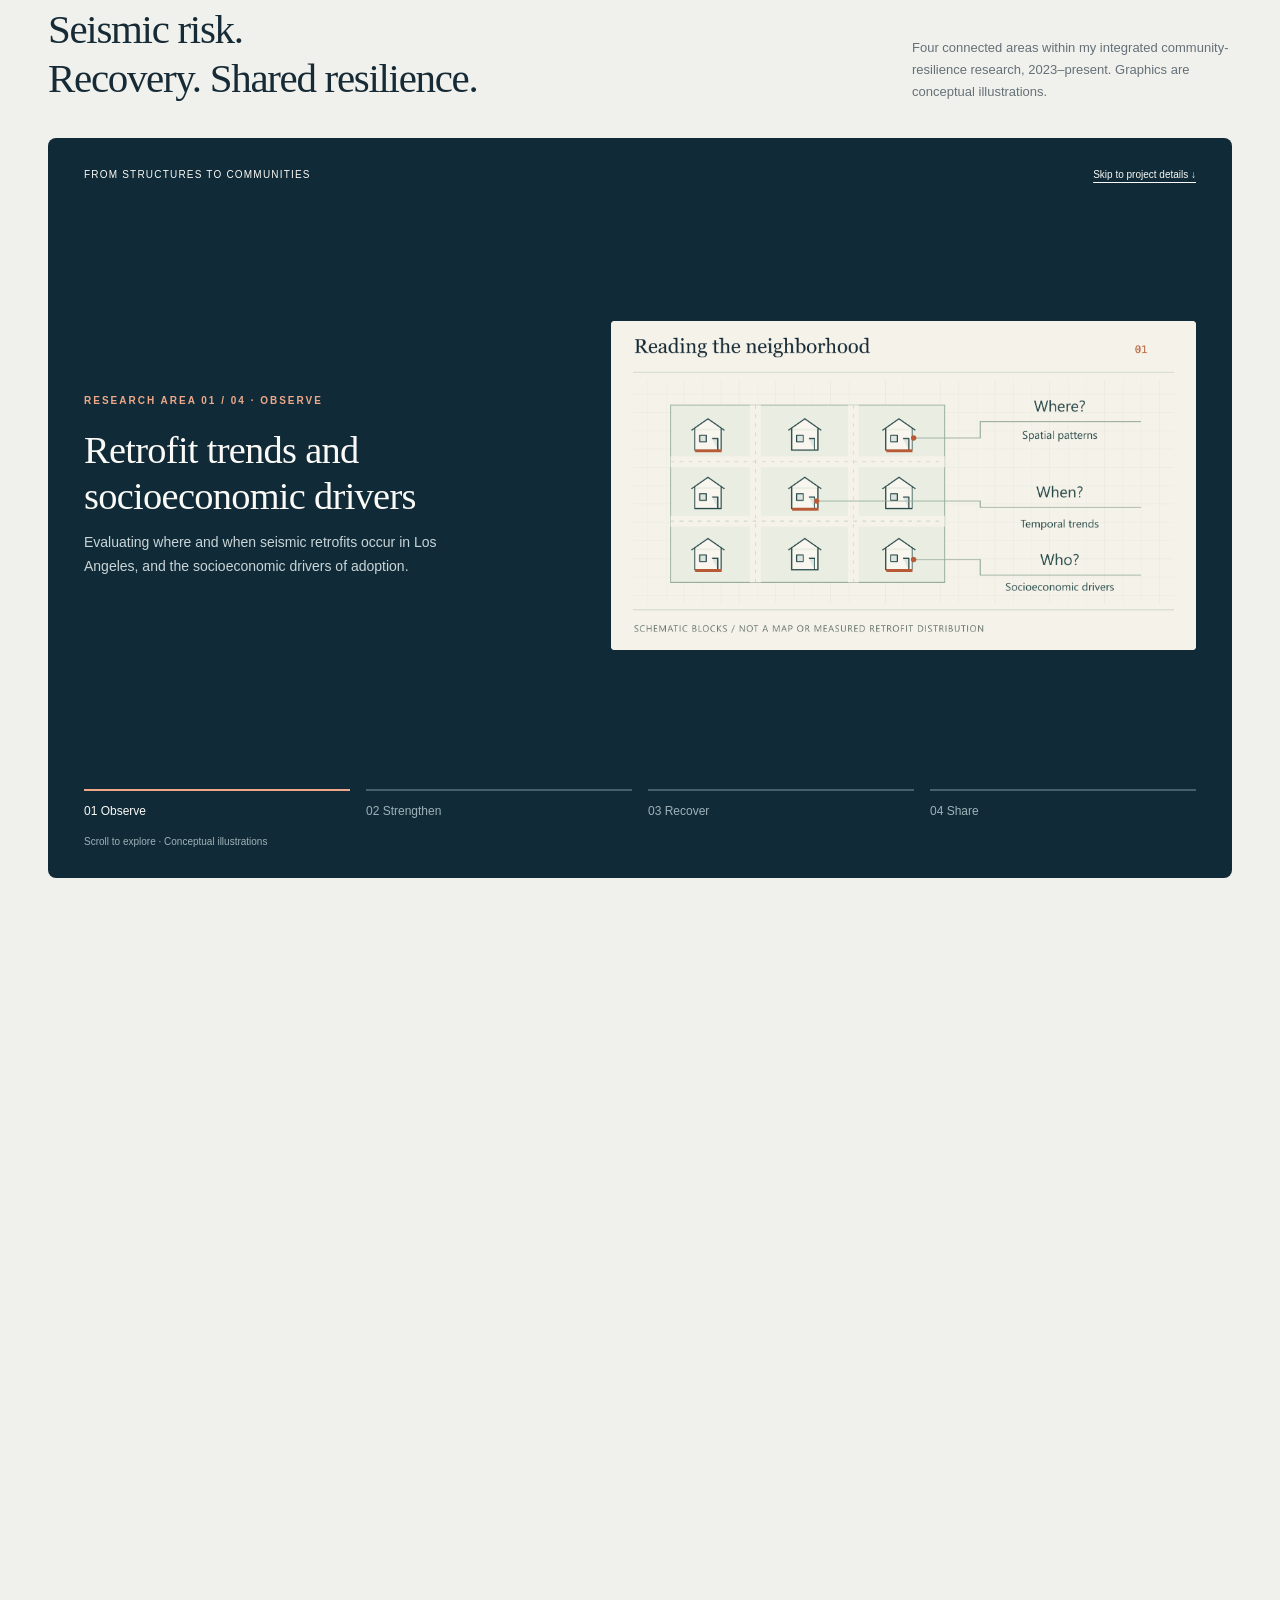
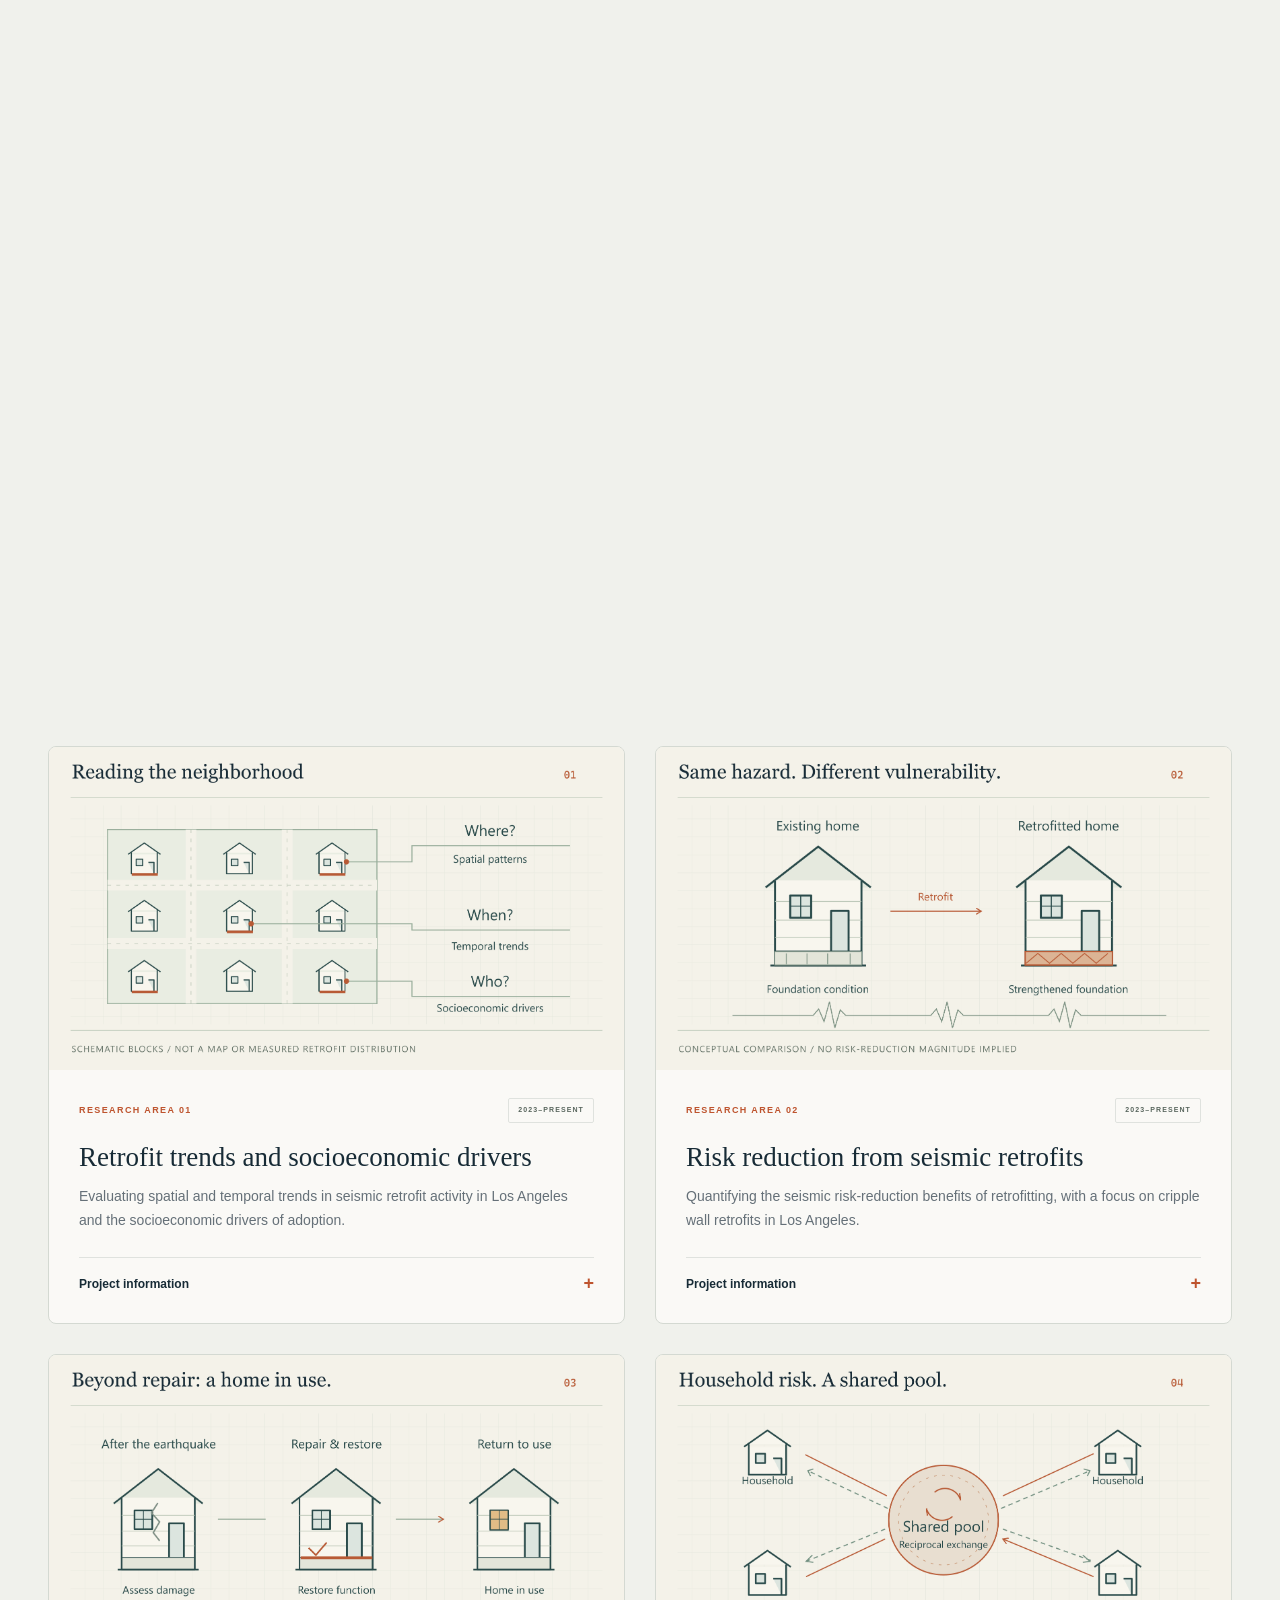
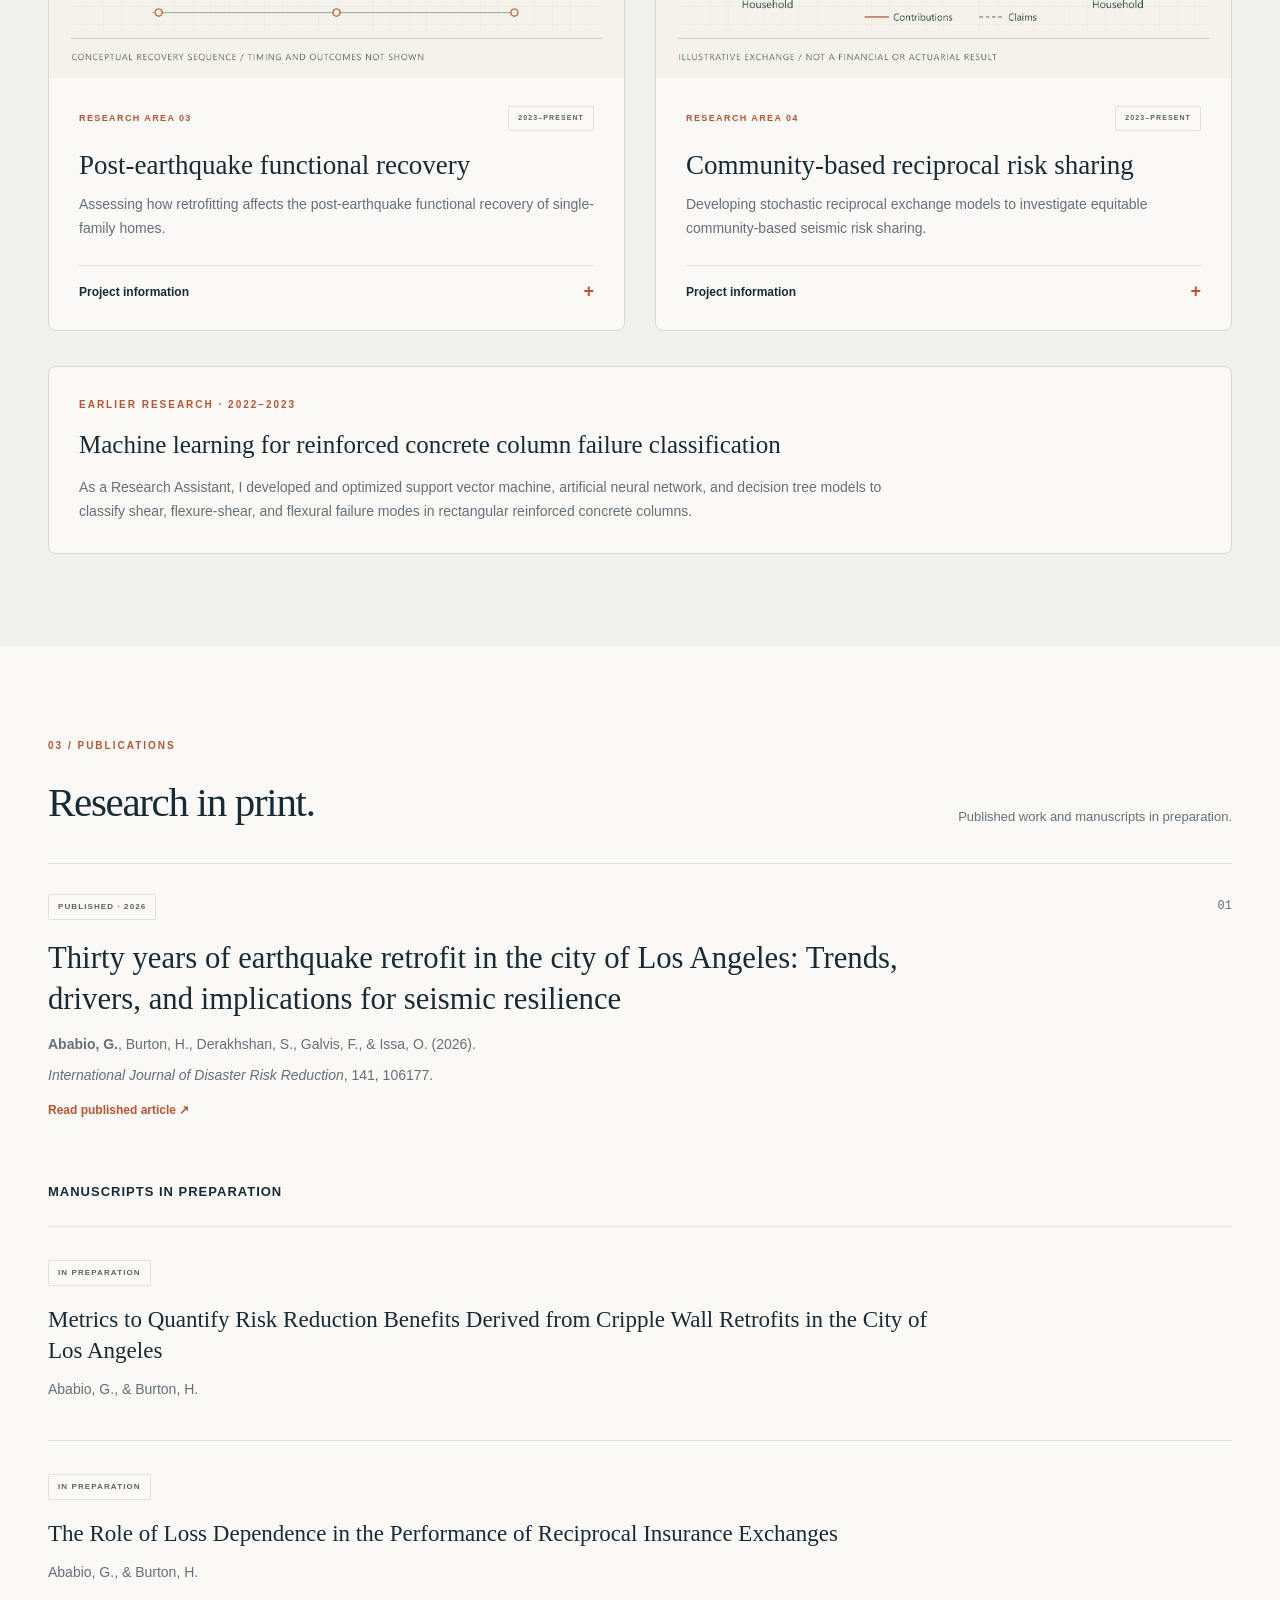
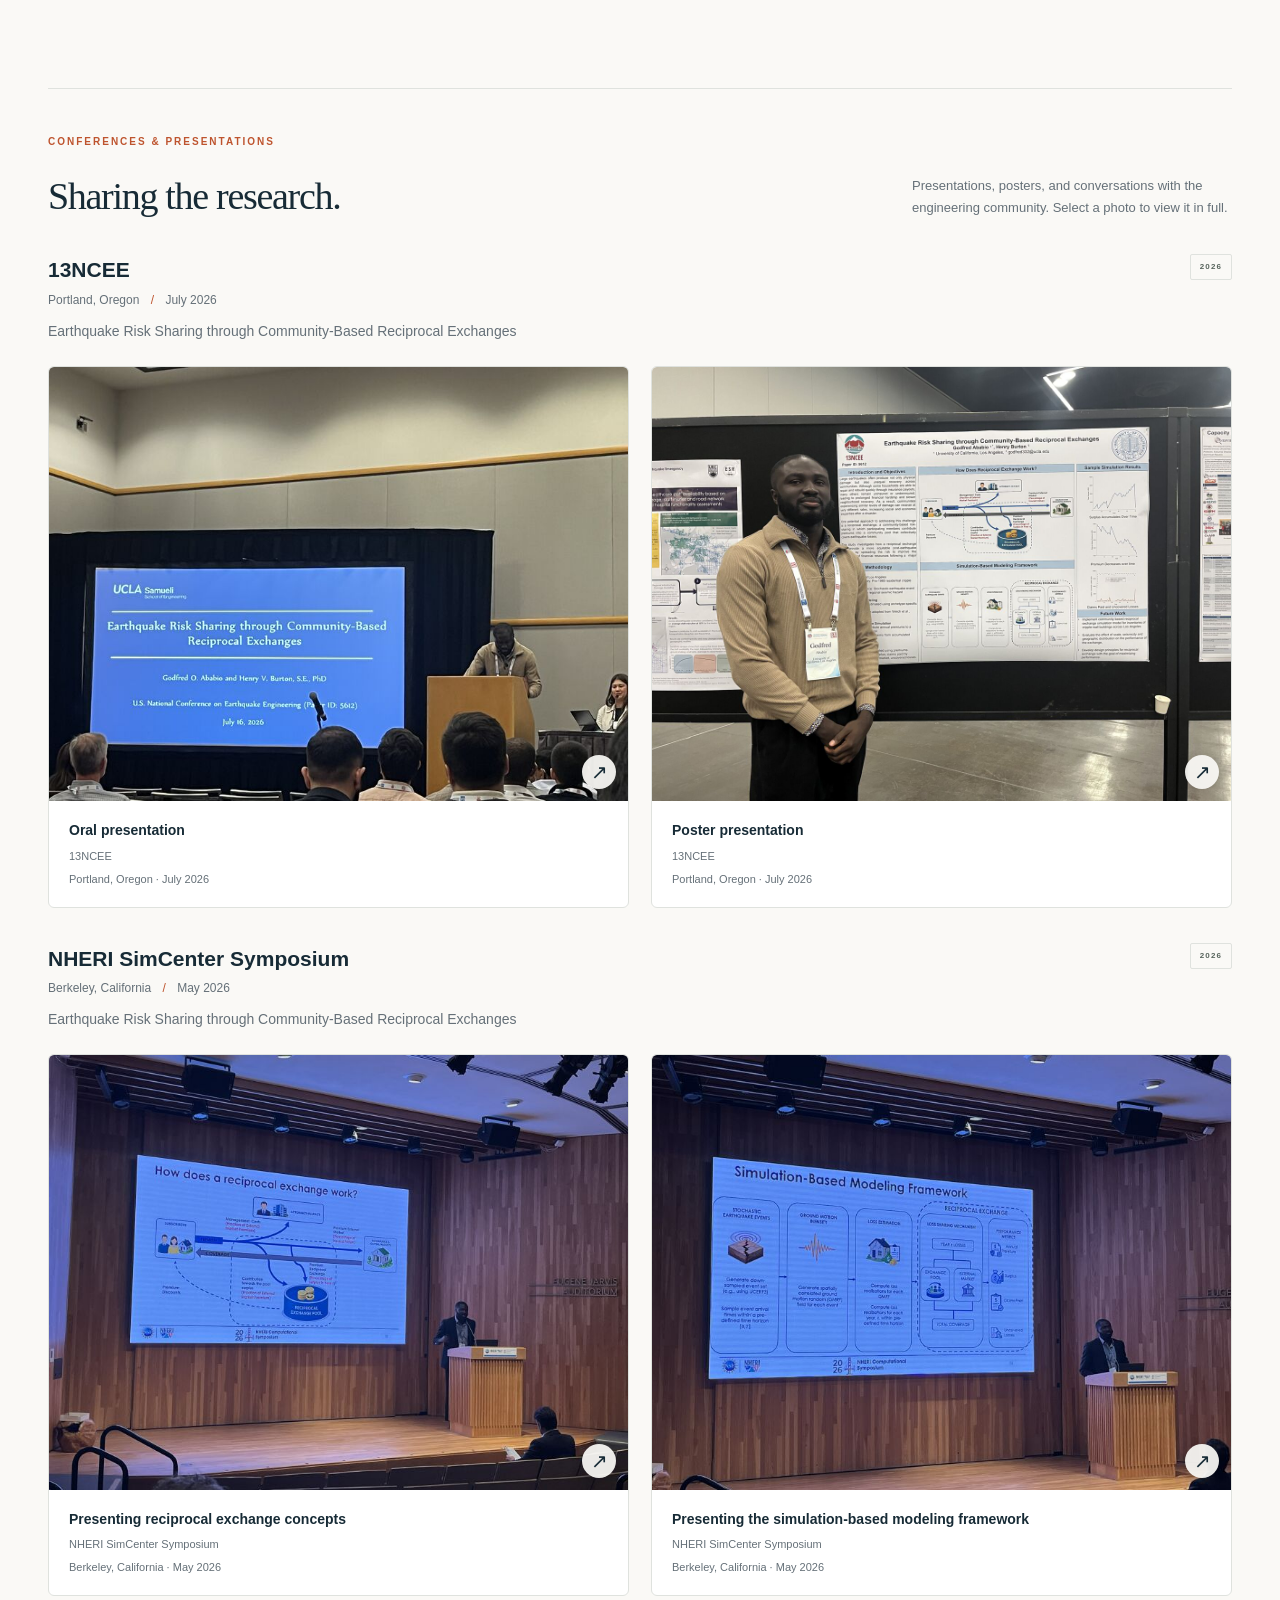
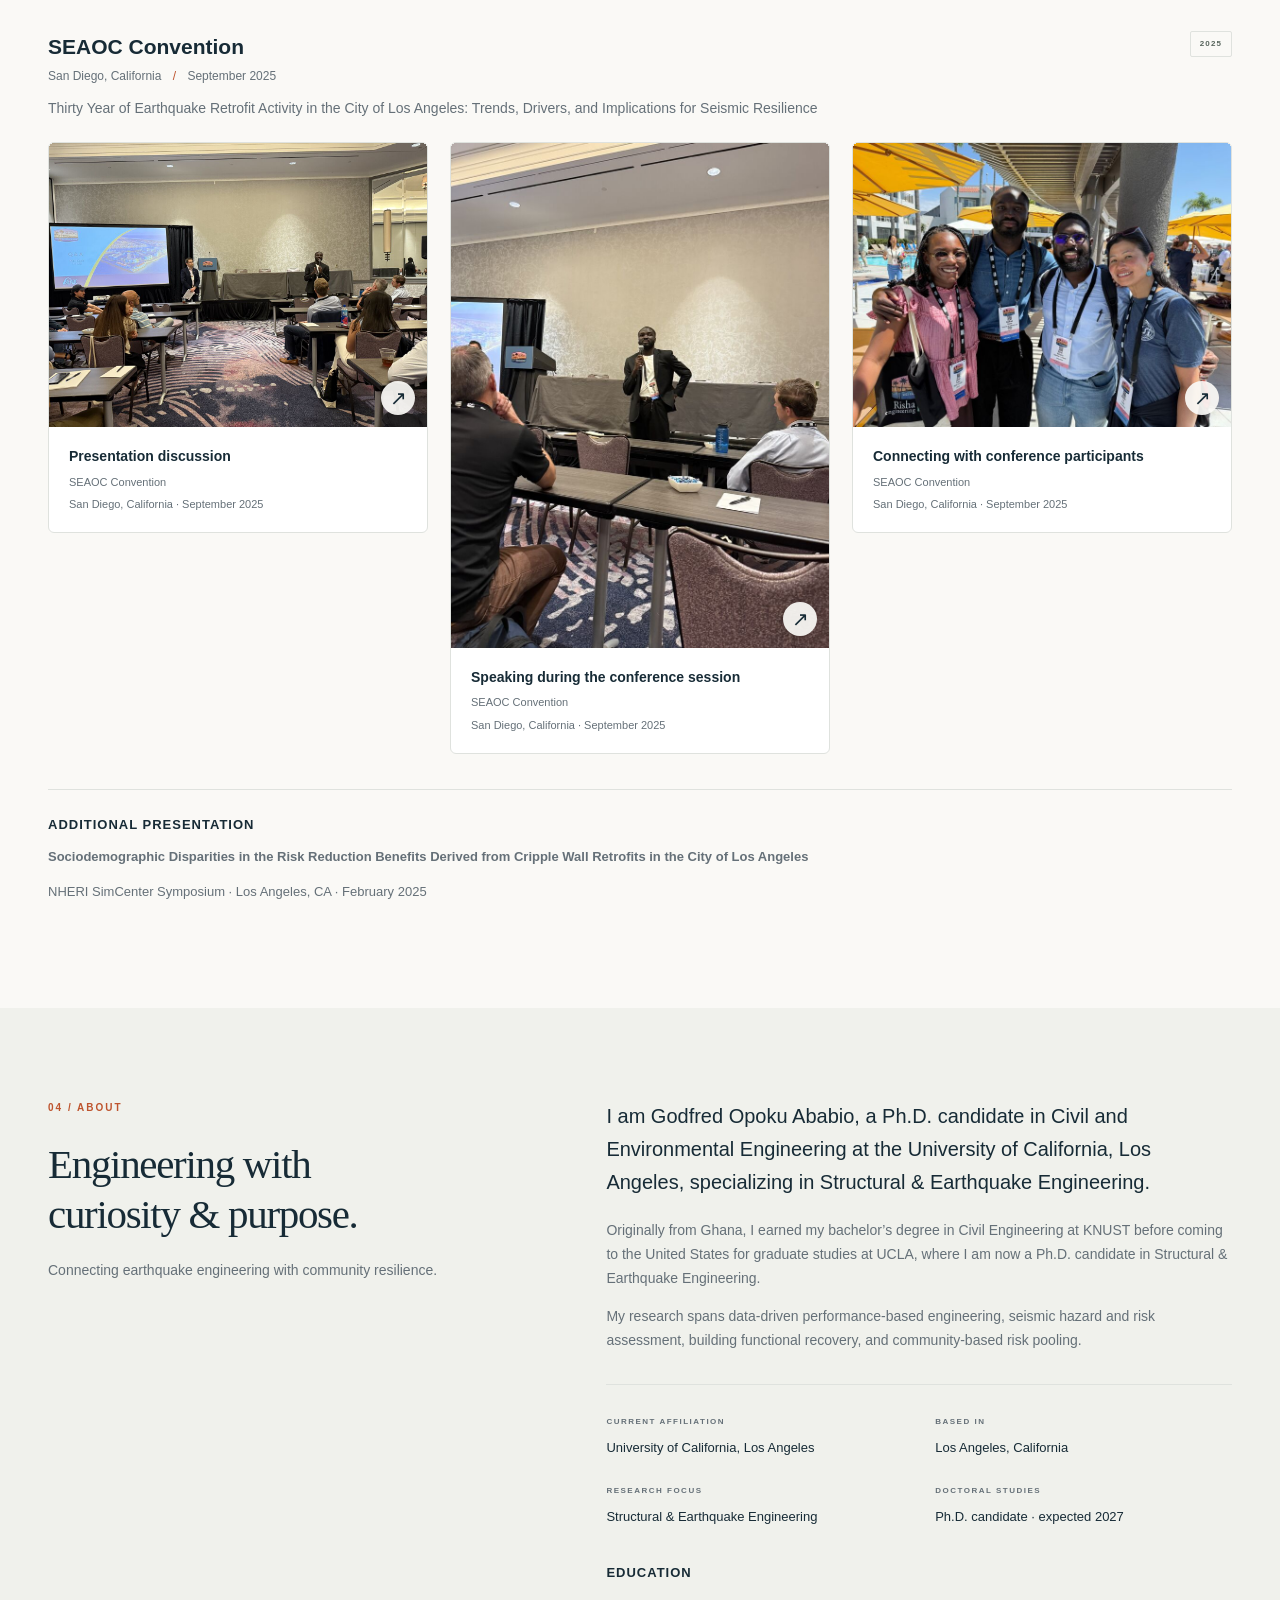
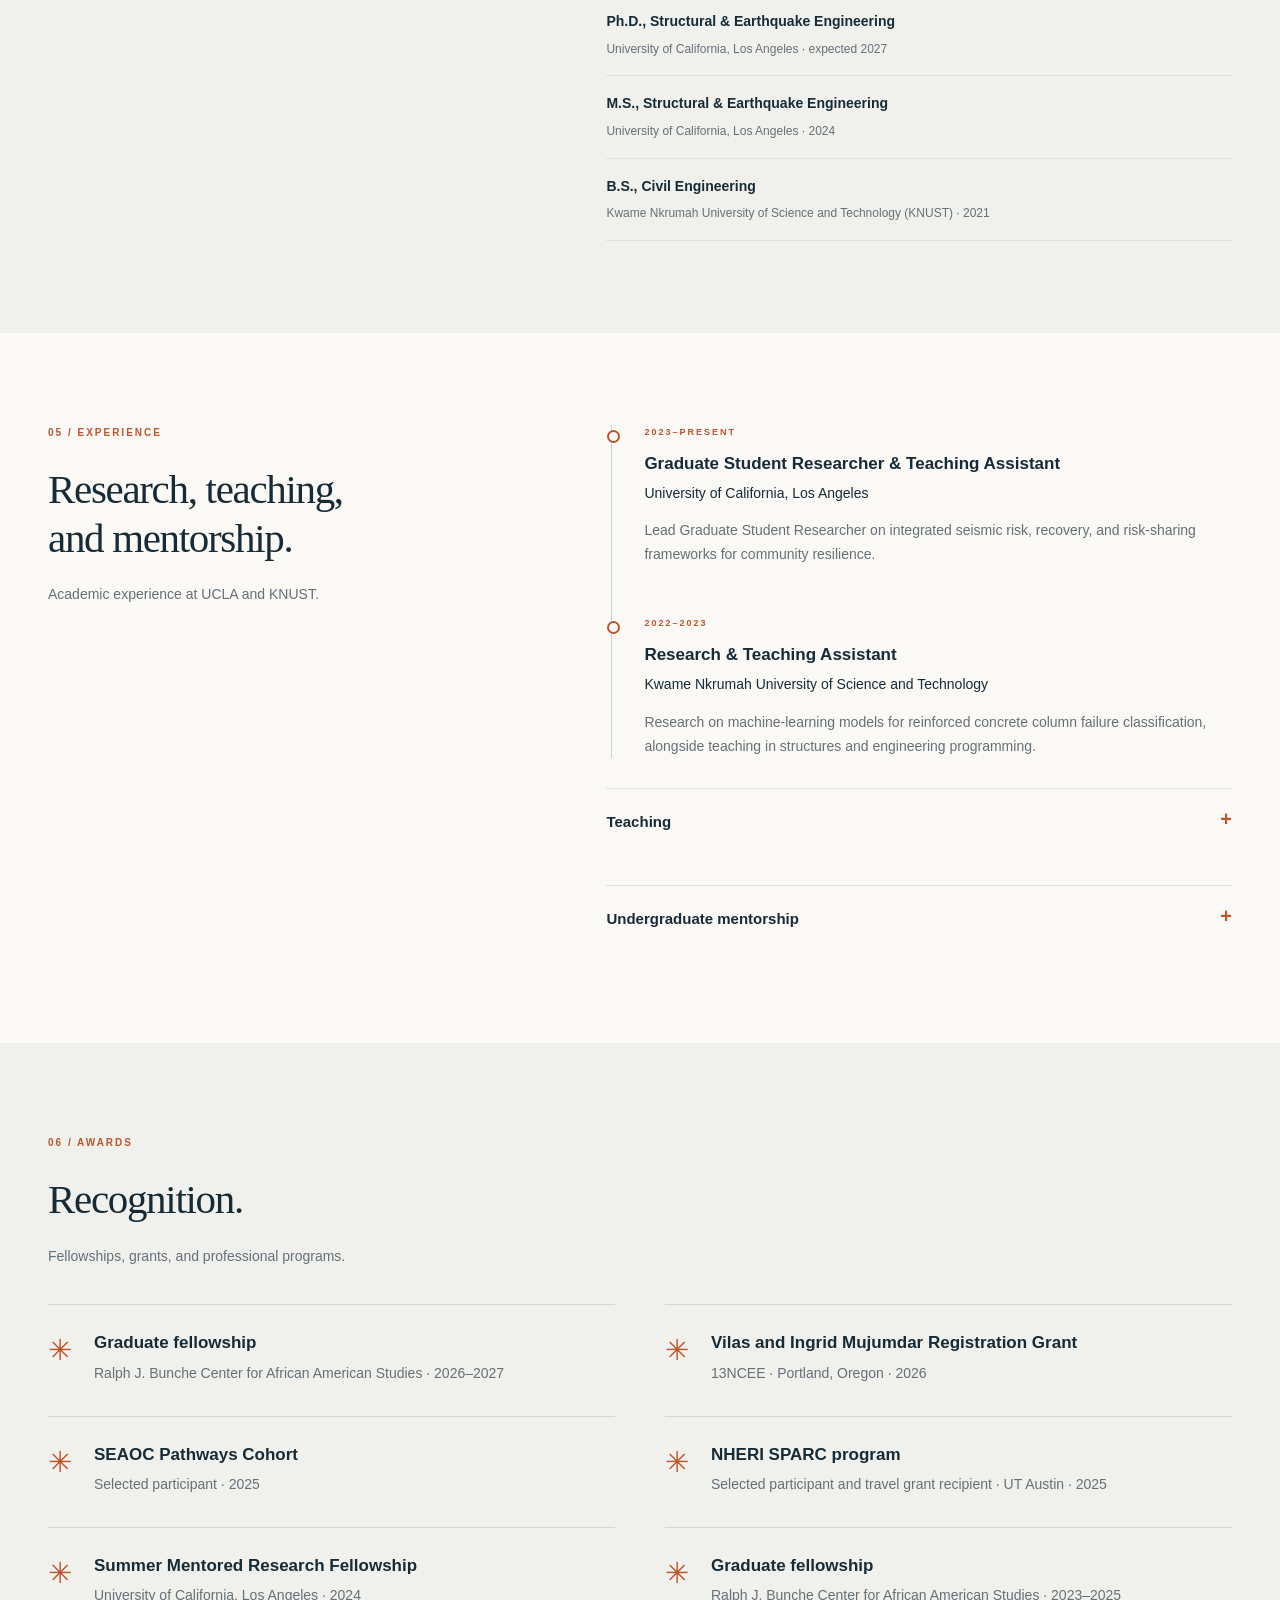
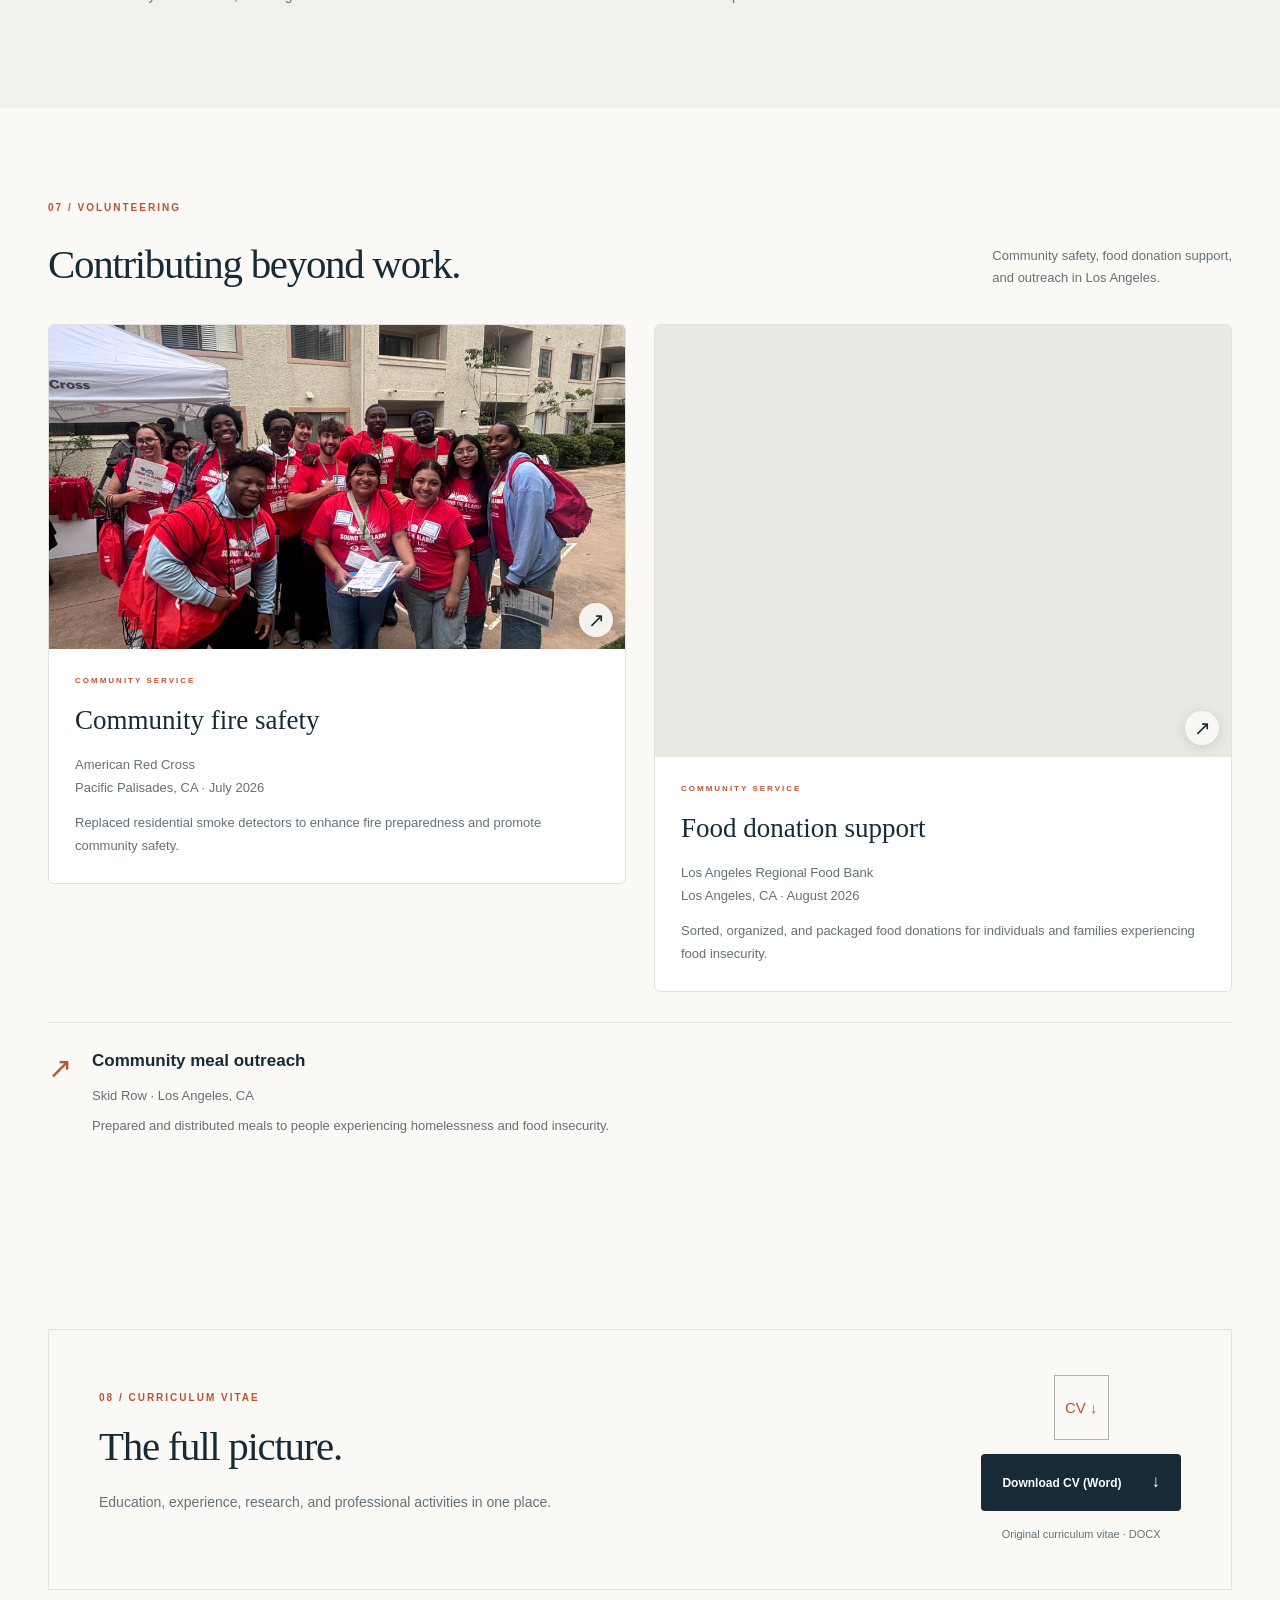
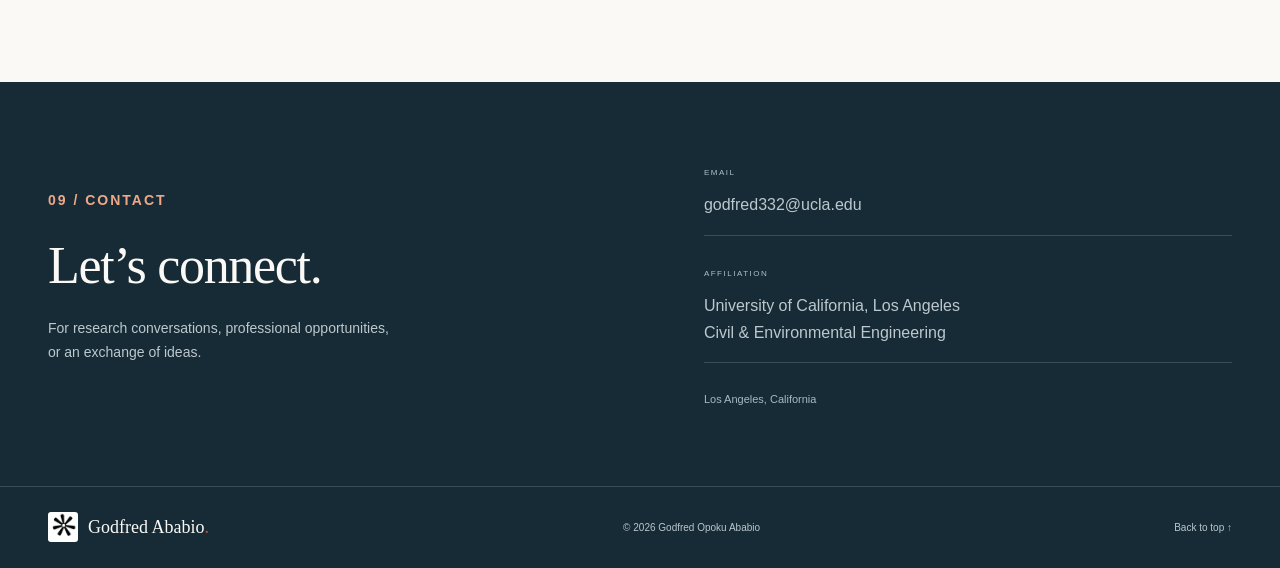
==== commit f95e33fe: "Add accessible pinned research scroll sequence" ====
--- a/index.html
+++ b/index.html
@@ -19,7 +19,7 @@
 <section id="research" class="section research-section"><div class="container">
 <div class="research-heading"><div><p class="eyebrow">01 / RESEARCH</p><h2>Research at<br><em>the center.</em></h2></div><div><p class="lead">Structural &amp; Earthquake Engineering.</p><p class="muted">I develop integrated seismic risk, recovery, and risk-sharing frameworks for community resilience. My work examines retrofit activity in Los Angeles, the benefits of retrofitting, post-earthquake recovery, and reciprocal exchanges.</p><a class="text-link" href="#projects">Explore my research projects <span aria-hidden="true">↘</span></a></div></div>
 <div class="research-interests"><h3>Research interests</h3><ul><li>Data-driven performance-based engineering</li><li>Seismic resilience and risk mitigation strategies</li><li>Seismic hazard and risk assessment</li><li>Building functional recovery</li><li>Reciprocal exchange and community-based risk pooling</li></ul></div><div class="research-index"><span>RESEARCH PORTFOLIO · UCLA</span><a href="#projects">01—04 &nbsp; Major projects ↗</a><a href="#publications">Scholarly publications ↗</a></div></div></section>
-<section id="projects" class="section tinted"><div class="container"><div class="section-title-row"><div><p class="eyebrow">02 / RESEARCH PROJECTS</p><h2>Seismic risk.<br>Recovery. Shared resilience.</h2></div><p>Four connected areas within my integrated community-resilience research, 2023–present. Graphics are conceptual illustrations.</p></div><div class="project-grid"><article class="project-card" id="project-1"><div class="project-image research-illustration"><img src="assets/images/research/retrofit-activity.png" width="640" height="360" alt="Schematic neighborhood blocks with highlighted retrofit foundations and questions about spatial patterns, temporal trends, and socioeconomic drivers." loading="lazy" decoding="async"></div><div class="project-body"><div class="project-kicker"><span>RESEARCH AREA 01</span><span class="tag">2023–PRESENT</span></div><h3>Retrofit trends and socioeconomic drivers</h3><p>Evaluating spatial and temporal trends in seismic retrofit activity in Los Angeles and the socioeconomic drivers of adoption.</p><details class="project-details"><summary>Project information <span aria-hidden="true">+</span></summary><dl><div><dt>Research focus</dt><dd>Seismic retrofit activity in Los Angeles</dd></div><div><dt>My contribution</dt><dd>Lead Graduate Student Researcher, 2023–present; part of the integrated community-resilience research program.</dd></div><div><dt>Approach</dt><dd>Evaluation of spatial and temporal trends and socioeconomic drivers of retrofit activity.</dd></div><div><dt>Related work</dt><dd><a href="#publication-retrofit">Published article on thirty years of earthquake retrofit activity ↗</a></dd></div></dl></details></div></article><article class="project-card" id="project-2"><div class="project-image research-illustration"><img src="assets/images/research/retrofit-benefits.png" width="640" height="360" alt="The same house before and after a conceptual foundation retrofit, under a shared earthquake hazard. No reduction magnitude is shown." loading="lazy" decoding="async"></div><div class="project-body"><div class="project-kicker"><span>RESEARCH AREA 02</span><span class="tag">2023–PRESENT</span></div><h3>Risk reduction from seismic retrofits</h3><p>Quantifying the seismic risk-reduction benefits of retrofitting, with a focus on cripple wall retrofits in Los Angeles.</p><details class="project-details"><summary>Project information <span aria-hidden="true">+</span></summary><dl><div><dt>Research focus</dt><dd>Retrofit-induced seismic risk-reduction benefits</dd></div><div><dt>My contribution</dt><dd>Lead Graduate Student Researcher, 2023–present; part of the integrated community-resilience research program.</dd></div><div><dt>Approach</dt><dd>Quantification of retrofit-induced seismic risk-reduction benefits.</dd></div><div><dt>Related work</dt><dd><a href="#manuscript-retrofit">Related manuscript: metrics for risk-reduction benefits (in preparation) ↗</a></dd></div></dl></details></div></article><article class="project-card" id="project-3"><div class="project-image research-illustration"><img src="assets/images/research/functional-recovery.png" width="640" height="360" alt="Three stages of a home after an earthquake: assess damage, restore function, and return to use. Timing is not depicted." loading="lazy" decoding="async"></div><div class="project-body"><div class="project-kicker"><span>RESEARCH AREA 03</span><span class="tag">2023–PRESENT</span></div><h3>Post-earthquake functional recovery</h3><p>Assessing how retrofitting affects the post-earthquake functional recovery of single-family homes.</p><details class="project-details"><summary>Project information <span aria-hidden="true">+</span></summary><dl><div><dt>Research focus</dt><dd>Retrofitting and functional recovery of single-family homes</dd></div><div><dt>My contribution</dt><dd>Lead Graduate Student Researcher, 2023–present; undergraduate co-supervision through the UCLA-HBCU Summer program in 2026.</dd></div><div><dt>Approach</dt><dd>Assessment of retrofit effects on post-earthquake functional recovery.</dd></div><div><dt>Related work</dt><dd>Ongoing research within the integrated community-resilience program.</dd></div></dl></details></div></article><article class="project-card" id="project-4"><div class="project-image research-illustration"><img src="assets/images/research/reciprocal-exchange.png" width="640" height="360" alt="Four households contributing to a reciprocal exchange pool, with claims flowing back to households. An illustrative risk-sharing network." loading="lazy" decoding="async"></div><div class="project-body"><div class="project-kicker"><span>RESEARCH AREA 04</span><span class="tag">2023–PRESENT</span></div><h3>Community-based reciprocal risk sharing</h3><p>Developing stochastic reciprocal exchange models to investigate equitable community-based seismic risk sharing.</p><details class="project-details"><summary>Project information <span aria-hidden="true">+</span></summary><dl><div><dt>Research focus</dt><dd>Equitable community-based seismic risk sharing</dd></div><div><dt>My contribution</dt><dd>Lead Graduate Student Researcher, 2023–present; part of the integrated community-resilience research program.</dd></div><div><dt>Approach</dt><dd>Stochastic reciprocal exchange modeling.</dd></div><div><dt>Related work</dt><dd><a href="#manuscript-exchanges">Related manuscript on loss dependence in reciprocal insurance exchanges (in preparation) ↗</a></dd></div></dl></details></div></article></div><div class="earlier-project"><p class="eyebrow">EARLIER RESEARCH · 2022–2023</p><h3>Machine learning for reinforced concrete column failure classification</h3><p>As a Research Assistant, I developed and optimized support vector machine, artificial neural network, and decision tree models to classify shear, flexure-shear, and flexural failure modes in rectangular reinforced concrete columns.</p></div></div></section>
+<section id="projects" class="section tinted"><div class="container"><div class="section-title-row"><div><p class="eyebrow">02 / RESEARCH PROJECTS</p><h2>Seismic risk.<br>Recovery. Shared resilience.</h2></div><p>Four connected areas within my integrated community-resilience research, 2023–present. Graphics are conceptual illustrations.</p></div><div class="research-story" hidden aria-label="Four connected research areas"><div class="research-story-stage"><div class="research-story-top"><span>FROM STRUCTURES TO COMMUNITIES</span><a href="#research-details">Skip to project details ↓</a></div><div class="research-scenes"><div class="research-scene"><div class="research-scene-copy"><p class="eyebrow">RESEARCH AREA 01 / 04 · OBSERVE</p><h3>Retrofit trends and socioeconomic drivers</h3><p>Evaluating where and when seismic retrofits occur in Los Angeles, and the socioeconomic drivers of adoption.</p></div><img src="assets/images/research/retrofit-activity.png" width="640" height="360" alt="" loading="lazy"></div><div class="research-scene" hidden><div class="research-scene-copy"><p class="eyebrow">RESEARCH AREA 02 / 04 · STRENGTHEN</p><h3>Risk reduction from seismic retrofits</h3><p>Quantifying the seismic risk-reduction benefits of retrofitting, with a focus on cripple wall retrofits in Los Angeles.</p></div><img src="assets/images/research/retrofit-benefits.png" width="640" height="360" alt="" loading="lazy"></div><div class="research-scene" hidden><div class="research-scene-copy"><p class="eyebrow">RESEARCH AREA 03 / 04 · RECOVER</p><h3>Post-earthquake functional recovery</h3><p>Assessing how retrofitting affects the return to function of single-family homes after an earthquake.</p></div><img src="assets/images/research/functional-recovery.png" width="640" height="360" alt="" loading="lazy"></div><div class="research-scene" hidden><div class="research-scene-copy"><p class="eyebrow">RESEARCH AREA 04 / 04 · SHARE</p><h3>Community-based reciprocal risk sharing</h3><p>Developing stochastic reciprocal exchange models to investigate equitable community-based seismic risk sharing.</p></div><img src="assets/images/research/reciprocal-exchange.png" width="640" height="360" alt="" loading="lazy"></div></div><div class="research-story-bottom"><div class="research-story-steps" aria-hidden="true"><span class="research-story-step is-active">01 Observe</span><span class="research-story-step">02 Strengthen</span><span class="research-story-step">03 Recover</span><span class="research-story-step">04 Share</span></div><p>Scroll to explore · Conceptual illustrations</p></div></div></div><div class="project-grid" id="research-details" tabindex="-1"><article class="project-card" id="project-1"><div class="project-image research-illustration"><img src="assets/images/research/retrofit-activity.png" width="640" height="360" alt="Schematic neighborhood blocks with highlighted retrofit foundations and questions about spatial patterns, temporal trends, and socioeconomic drivers." loading="lazy" decoding="async"></div><div class="project-body"><div class="project-kicker"><span>RESEARCH AREA 01</span><span class="tag">2023–PRESENT</span></div><h3>Retrofit trends and socioeconomic drivers</h3><p>Evaluating spatial and temporal trends in seismic retrofit activity in Los Angeles and the socioeconomic drivers of adoption.</p><details class="project-details"><summary>Project information <span aria-hidden="true">+</span></summary><dl><div><dt>Research focus</dt><dd>Seismic retrofit activity in Los Angeles</dd></div><div><dt>My contribution</dt><dd>Lead Graduate Student Researcher, 2023–present; part of the integrated community-resilience research program.</dd></div><div><dt>Approach</dt><dd>Evaluation of spatial and temporal trends and socioeconomic drivers of retrofit activity.</dd></div><div><dt>Related work</dt><dd><a href="#publication-retrofit">Published article on thirty years of earthquake retrofit activity ↗</a></dd></div></dl></details></div></article><article class="project-card" id="project-2"><div class="project-image research-illustration"><img src="assets/images/research/retrofit-benefits.png" width="640" height="360" alt="The same house before and after a conceptual foundation retrofit, under a shared earthquake hazard. No reduction magnitude is shown." loading="lazy" decoding="async"></div><div class="project-body"><div class="project-kicker"><span>RESEARCH AREA 02</span><span class="tag">2023–PRESENT</span></div><h3>Risk reduction from seismic retrofits</h3><p>Quantifying the seismic risk-reduction benefits of retrofitting, with a focus on cripple wall retrofits in Los Angeles.</p><details class="project-details"><summary>Project information <span aria-hidden="true">+</span></summary><dl><div><dt>Research focus</dt><dd>Retrofit-induced seismic risk-reduction benefits</dd></div><div><dt>My contribution</dt><dd>Lead Graduate Student Researcher, 2023–present; part of the integrated community-resilience research program.</dd></div><div><dt>Approach</dt><dd>Quantification of retrofit-induced seismic risk-reduction benefits.</dd></div><div><dt>Related work</dt><dd><a href="#manuscript-retrofit">Related manuscript: metrics for risk-reduction benefits (in preparation) ↗</a></dd></div></dl></details></div></article><article class="project-card" id="project-3"><div class="project-image research-illustration"><img src="assets/images/research/functional-recovery.png" width="640" height="360" alt="Three stages of a home after an earthquake: assess damage, restore function, and return to use. Timing is not depicted." loading="lazy" decoding="async"></div><div class="project-body"><div class="project-kicker"><span>RESEARCH AREA 03</span><span class="tag">2023–PRESENT</span></div><h3>Post-earthquake functional recovery</h3><p>Assessing how retrofitting affects the post-earthquake functional recovery of single-family homes.</p><details class="project-details"><summary>Project information <span aria-hidden="true">+</span></summary><dl><div><dt>Research focus</dt><dd>Retrofitting and functional recovery of single-family homes</dd></div><div><dt>My contribution</dt><dd>Lead Graduate Student Researcher, 2023–present; undergraduate co-supervision through the UCLA-HBCU Summer program in 2026.</dd></div><div><dt>Approach</dt><dd>Assessment of retrofit effects on post-earthquake functional recovery.</dd></div><div><dt>Related work</dt><dd>Ongoing research within the integrated community-resilience program.</dd></div></dl></details></div></article><article class="project-card" id="project-4"><div class="project-image research-illustration"><img src="assets/images/research/reciprocal-exchange.png" width="640" height="360" alt="Four households contributing to a reciprocal exchange pool, with claims flowing back to households. An illustrative risk-sharing network." loading="lazy" decoding="async"></div><div class="project-body"><div class="project-kicker"><span>RESEARCH AREA 04</span><span class="tag">2023–PRESENT</span></div><h3>Community-based reciprocal risk sharing</h3><p>Developing stochastic reciprocal exchange models to investigate equitable community-based seismic risk sharing.</p><details class="project-details"><summary>Project information <span aria-hidden="true">+</span></summary><dl><div><dt>Research focus</dt><dd>Equitable community-based seismic risk sharing</dd></div><div><dt>My contribution</dt><dd>Lead Graduate Student Researcher, 2023–present; part of the integrated community-resilience research program.</dd></div><div><dt>Approach</dt><dd>Stochastic reciprocal exchange modeling.</dd></div><div><dt>Related work</dt><dd><a href="#manuscript-exchanges">Related manuscript on loss dependence in reciprocal insurance exchanges (in preparation) ↗</a></dd></div></dl></details></div></article></div><div class="earlier-project"><p class="eyebrow">EARLIER RESEARCH · 2022–2023</p><h3>Machine learning for reinforced concrete column failure classification</h3><p>As a Research Assistant, I developed and optimized support vector machine, artificial neural network, and decision tree models to classify shear, flexure-shear, and flexural failure modes in rectangular reinforced concrete columns.</p></div></div></section>
 <section id="publications" class="section"><div class="container"><div class="section-title-row"><div><p class="eyebrow">03 / PUBLICATIONS</p><h2>Research in print.</h2></div><p>Published work and manuscripts in preparation.</p></div><article class="publication" id="publication-retrofit"><div class="publication-meta"><span class="tag">PUBLISHED · 2026</span><span>01</span></div><h3>Thirty years of earthquake retrofit in the city of Los Angeles: Trends, drivers, and implications for seismic resilience</h3><p><strong>Ababio, G.</strong>, Burton, H., Derakhshan, S., Galvis, F., &amp; Issa, O. (2026).</p><p><em>International Journal of Disaster Risk Reduction</em>, 141, 106177.</p><a class="text-link" href="https://doi.org/10.1016/j.ijdrr.2026.106177">Read published article <span aria-hidden="true">↗</span></a></article><h3 class="subsection-heading">Manuscripts in preparation</h3><article class="publication manuscript" id="manuscript-retrofit"><span class="tag">IN PREPARATION</span><h3>Metrics to Quantify Risk Reduction Benefits Derived from Cripple Wall Retrofits in the City of Los Angeles</h3><p>Ababio, G., &amp; Burton, H.</p></article><article class="publication manuscript" id="manuscript-exchanges"><span class="tag">IN PREPARATION</span><h3>The Role of Loss Dependence in the Performance of Reciprocal Insurance Exchanges</h3><p>Ababio, G., &amp; Burton, H.</p></article><div class="conference-gallery" id="presentations"><div class="section-title-row"><div><p class="eyebrow">CONFERENCES &amp; PRESENTATIONS</p><h2>Sharing the research.</h2></div><p>Presentations, posters, and conversations with the engineering community. Select a photo to view it in full.</p></div><section class="conference-event" aria-label="13NCEE · July 2026"><div class="event-heading"><div><h3>13NCEE</h3><p>Portland, Oregon <span aria-hidden="true">/</span> July 2026</p></div><span class="tag">2026</span></div><p class="event-talk">Earthquake Risk Sharing through Community-Based Reciprocal Exchanges</p><div class="event-photo-grid"><figure class="event-photo"><a class="gallery-image-link" href="assets/images/presentations/13NCEE_Portland_Oregon1.jfif" data-gallery aria-label="View full photo: Oral presentation at 13NCEE · Portland, Oregon · July 2026"><img src="assets/images/presentations/13NCEE_Portland_Oregon1.jfif" width="800" height="600" alt="Oral presentation at 13NCEE" loading="lazy" decoding="async"><span class="photo-expand" aria-hidden="true">↗</span></a><figcaption><strong>Oral presentation</strong><span>13NCEE</span><span>Portland, Oregon · July 2026</span></figcaption></figure><figure class="event-photo"><a class="gallery-image-link" href="assets/images/presentations/13NCEE_Portland_Oregon2.jfif" data-gallery aria-label="View full photo: Poster presentation at 13NCEE · Portland, Oregon · July 2026"><img src="assets/images/presentations/13NCEE_Portland_Oregon2.jfif" width="1280" height="960" alt="Poster presentation at 13NCEE" loading="lazy" decoding="async"><span class="photo-expand" aria-hidden="true">↗</span></a><figcaption><strong>Poster presentation</strong><span>13NCEE</span><span>Portland, Oregon · July 2026</span></figcaption></figure></div></section><section class="conference-event" aria-label="NHERI SimCenter Symposium · May 2026"><div class="event-heading"><div><h3>NHERI SimCenter Symposium</h3><p>Berkeley, California <span aria-hidden="true">/</span> May 2026</p></div><span class="tag">2026</span></div><p class="event-talk">Earthquake Risk Sharing through Community-Based Reciprocal Exchanges</p><div class="event-photo-grid"><figure class="event-photo"><a class="gallery-image-link" href="assets/images/presentations/NHERI_Simcenter_Berkeley1.jfif" data-gallery aria-label="View full photo: Presenting reciprocal exchange concepts at NHERI SimCenter Symposium · Berkeley, California · May 2026"><img src="assets/images/presentations/NHERI_Simcenter_Berkeley1.jfif" width="800" height="600" alt="Presenting reciprocal exchange concepts at NHERI SimCenter Symposium" loading="lazy" decoding="async"><span class="photo-expand" aria-hidden="true">↗</span></a><figcaption><strong>Presenting reciprocal exchange concepts</strong><span>NHERI SimCenter Symposium</span><span>Berkeley, California · May 2026</span></figcaption></figure><figure class="event-photo"><a class="gallery-image-link" href="assets/images/presentations/NHERI_Simcenter_Berkeley2.jfif" data-gallery aria-label="View full photo: Presenting the simulation-based modeling framework at NHERI SimCenter Symposium · Berkeley, California · May 2026"><img src="assets/images/presentations/NHERI_Simcenter_Berkeley2.jfif" width="800" height="600" alt="Presenting the simulation-based modeling framework at NHERI SimCenter Symposium" loading="lazy" decoding="async"><span class="photo-expand" aria-hidden="true">↗</span></a><figcaption><strong>Presenting the simulation-based modeling framework</strong><span>NHERI SimCenter Symposium</span><span>Berkeley, California · May 2026</span></figcaption></figure></div></section><section class="conference-event" aria-label="SEAOC Convention · September 2025"><div class="event-heading"><div><h3>SEAOC Convention</h3><p>San Diego, California <span aria-hidden="true">/</span> September 2025</p></div><span class="tag">2025</span></div><p class="event-talk">Thirty Year of Earthquake Retrofit Activity in the City of Los Angeles: Trends, Drivers, and Implications for Seismic Resilience</p><div class="event-photo-grid"><figure class="event-photo"><a class="gallery-image-link" href="assets/images/presentations/SEAOC_Conference_San_Diego3.jfif" data-gallery aria-label="View full photo: Presentation discussion at SEAOC Convention · San Diego, California · September 2025"><img src="assets/images/presentations/SEAOC_Conference_San_Diego3.jfif" width="1280" height="960" alt="Presentation discussion at SEAOC Convention" loading="lazy" decoding="async"><span class="photo-expand" aria-hidden="true">↗</span></a><figcaption><strong>Presentation discussion</strong><span>SEAOC Convention</span><span>San Diego, California · September 2025</span></figcaption></figure><figure class="event-photo"><a class="gallery-image-link" href="assets/images/presentations/SEAOC_Conference_San_Diego2.jfif" data-gallery aria-label="View full photo: Speaking during the conference session at SEAOC Convention · San Diego, California · September 2025"><img src="assets/images/presentations/SEAOC_Conference_San_Diego2.jfif" width="800" height="1067" alt="Speaking during the conference session at SEAOC Convention" loading="lazy" decoding="async"><span class="photo-expand" aria-hidden="true">↗</span></a><figcaption><strong>Speaking during the conference session</strong><span>SEAOC Convention</span><span>San Diego, California · September 2025</span></figcaption></figure><figure class="event-photo"><a class="gallery-image-link" href="assets/images/presentations/SEAOC_Conference_San_Diego1.jfif" data-gallery aria-label="View full photo: Connecting with conference participants at SEAOC Convention · San Diego, California · September 2025"><img src="assets/images/presentations/SEAOC_Conference_San_Diego1.jfif" width="800" height="600" alt="Connecting with conference participants at SEAOC Convention" loading="lazy" decoding="async"><span class="photo-expand" aria-hidden="true">↗</span></a><figcaption><strong>Connecting with conference participants</strong><span>SEAOC Convention</span><span>San Diego, California · September 2025</span></figcaption></figure></div></section><div class="additional-presentation"><h3>Additional presentation</h3><p><strong>Sociodemographic Disparities in the Risk Reduction Benefits Derived from Cripple Wall Retrofits in the City of Los Angeles</strong></p><p>NHERI SimCenter Symposium · Los Angeles, CA · February 2025</p></div></div></div></section>
 
 <section id="about" class="section tinted"><div class="container split-section"><div><p class="eyebrow">04 / ABOUT</p><h2>Engineering with<br>curiosity &amp; purpose.</h2><p class="muted">Connecting earthquake engineering with community resilience.</p></div><div><p class="lead">I am Godfred Opoku Ababio, a Ph.D. candidate in Civil and Environmental Engineering at the University of California, Los Angeles, specializing in Structural & Earthquake Engineering.</p><p class="muted">Originally from Ghana, I earned my bachelor’s degree in Civil Engineering at KNUST before coming to the United States for graduate studies at UCLA, where I am now a Ph.D. candidate in Structural &amp; Earthquake Engineering.</p><p class="muted">My research spans data-driven performance-based engineering, seismic hazard and risk assessment, building functional recovery, and community-based risk pooling.</p><div class="facts"><div><span>CURRENT AFFILIATION</span>University of California, Los Angeles</div><div><span>BASED IN</span>Los Angeles, California</div><div><span>RESEARCH FOCUS</span>Structural &amp; Earthquake Engineering</div><div><span>DOCTORAL STUDIES</span>Ph.D. candidate · expected 2027</div></div><div class="education"><h3>Education</h3><ul class="content-list"><li><strong>Ph.D., Structural &amp; Earthquake Engineering</strong><span>University of California, Los Angeles · expected 2027</span></li><li><strong>M.S., Structural &amp; Earthquake Engineering</strong><span>University of California, Los Angeles · 2024</span></li><li><strong>B.S., Civil Engineering</strong><span>Kwame Nkrumah University of Science and Technology (KNUST) · 2021</span></li></ul></div></div></div></section><section id="experience" class="section"><div class="container split-section"><div><p class="eyebrow">05 / EXPERIENCE</p><h2>Research, teaching,<br>and mentorship.</h2><p class="muted">Academic experience at UCLA and KNUST.</p></div><div><div class="timeline"><article><p class="eyebrow">2023–PRESENT</p><h3>Graduate Student Researcher &amp; Teaching Assistant</h3><p>University of California, Los Angeles</p><p class="muted">Lead Graduate Student Researcher on integrated seismic risk, recovery, and risk-sharing frameworks for community resilience.</p></article><article><p class="eyebrow">2022–2023</p><h3>Research &amp; Teaching Assistant</h3><p>Kwame Nkrumah University of Science and Technology</p><p class="muted">Research on machine-learning models for reinforced concrete column failure classification, alongside teaching in structures and engineering programming.</p></article></div><details class="section-disclosure"><summary>Teaching <span aria-hidden="true">+</span></summary><ul class="content-list"><li><strong>Teaching Assistant · C&amp;EE 144 — Structural System Design</strong><span>UCLA · Spring 2026</span><p>Seismic and wind design criteria; reinforced concrete, mass timber, and wood design.</p></li><li><strong>Co-Instructor · CE 151 — Elementary Structures</strong><span>KNUST · January–April 2022</span><p>Structures and loads, determinate structures and trusses, internal forces, cables and arches, and influence lines.</p></li><li><strong>Teaching Assistant · CE 255 — Theory of Structures</strong><span>KNUST · June–August 2022</span><p>Conjugate beam, moment-area, and virtual work methods for beams and trusses.</p></li><li><strong>Teaching Assistant · CE 257 — Python Programming for Engineers</strong><span>KNUST · June–August 2022</span><p>Control structures, functions, NumPy, Pandas, and Matplotlib.</p></li><li><strong>Teaching Assistant · CE 351 — Structural Analysis</strong><span>KNUST · January–April 2022</span><p>Moment distribution, slope-displacement, the three-moment equation, and Castigliano’s second theorem.</p></li></ul></details><details class="section-disclosure"><summary>Undergraduate mentorship <span aria-hidden="true">+</span></summary><ul class="content-list"><li><strong>UCLA-HBCU Summer program · 2026</strong><p>Co-supervised Gantt Essence from Howard University in evaluating retrofit effects on post-earthquake functional recovery of single-family dwellings in Los Angeles.</p></li><li><strong>Ralph J. Bunche Center fellowship · 2025</strong><p>Co-supervised Ammaarah Gage in developing equitable earthquake risk and resilience solutions.</p></li></ul></details></div></div></section>
--- a/assets/css/style.css
+++ b/assets/css/style.css
@@ -37,3 +37,26 @@
 .scroll-reveal:focus-within{animation:none}
 @media(prefers-reduced-motion:reduce){.scroll-reveal{animation:none!important}}
 @media print{.scroll-reveal{animation:none!important}}
+
+/* Native scrolling connects the four areas; detailed cards remain below. */
+.research-story[hidden],.research-scene[hidden]{display:none}
+.research-story{height:240svh;margin-bottom:48px;position:relative}
+.research-story-stage{position:sticky;top:100px;height:calc(100svh - 120px);max-height:740px;min-height:420px;background:#102b37;color:#faf9f6;border-radius:8px;padding:28px 36px;display:flex;flex-direction:column;justify-content:space-between;overflow:hidden}
+.research-story-top{display:flex;justify-content:space-between;gap:16px;font-size:10px;letter-spacing:1.2px}
+.research-story-top>a{letter-spacing:0;text-decoration:underline;text-underline-offset:4px}
+.research-scenes{margin:24px 0;min-height:0}
+.research-scene{display:grid;grid-template-columns:1fr 1.2fr;align-items:center;gap:40px;animation:research-scene-in 350ms ease-out}
+.research-scene .eyebrow{color:#eea889;margin-bottom:18px}
+.research-scene h3{font-family:var(--serif);font-size:clamp(26px,3vw,42px);font-weight:400;line-height:1.2;letter-spacing:-.7px}
+.research-scene-copy>p:last-child{font-size:14px;color:#c9d5d8;margin:0;max-width:400px}
+.research-scene img{width:100%;border-radius:4px;background:#f4f2e9}
+.research-story-steps{display:grid;grid-template-columns:repeat(4,1fr);gap:16px}
+.research-story-step{border-top:2px solid #47616c;padding-top:10px;font-size:12px;color:#9fb1b8;transition:color .2s,border-color .2s}
+.research-story-step.is-active{color:#faf9f6;border-color:#eea889}
+.research-story-bottom>p{font-size:10px;color:#9fb1b8;margin:12px 0 0}
+@keyframes research-scene-in{from{opacity:.25;transform:translateY(8px)}to{opacity:1;transform:translateY(0)}}
+@media(max-width:900px){.research-story-stage{top:86px;height:calc(100svh - 102px);padding:24px;min-height:0}.research-scene{gap:24px}.research-scene h3{font-size:28px}}
+@media(max-width:650px){.research-story{height:220svh;margin-bottom:30px}.research-story-stage{padding:20px 18px;max-height:700px}.research-story-top{font-size:8px;letter-spacing:.7px}.research-story-top>span{max-width:115px}.research-scene{grid-template-columns:1fr;gap:20px}.research-scenes{margin:18px 0}.research-scene .eyebrow{font-size:8px;margin-bottom:10px}.research-scene h3{font-size:27px;margin-bottom:12px}.research-scene-copy>p:last-child{font-size:12px;line-height:1.6}.research-scene img{max-height:30svh;object-fit:contain}.research-story-steps{gap:8px}.research-story-step{font-size:9px;padding-top:8px}.research-story-bottom>p{font-size:8px}}
+@media(max-height:600px){.research-story-stage{padding:16px;min-height:0}.research-scene{grid-template-columns:1fr 1fr;gap:20px}.research-scene h3{font-size:22px}.research-scene-copy>p:last-child{font-size:11px}.research-scenes{margin:12px 0}.research-scene img{max-height:38svh;object-fit:contain}.research-scene .eyebrow{margin-bottom:8px}}
+@media(prefers-reduced-motion:reduce){.research-story{display:none}.research-scene{animation:none}.research-story-step{transition:none}}
+@media print{.research-story{display:none}}
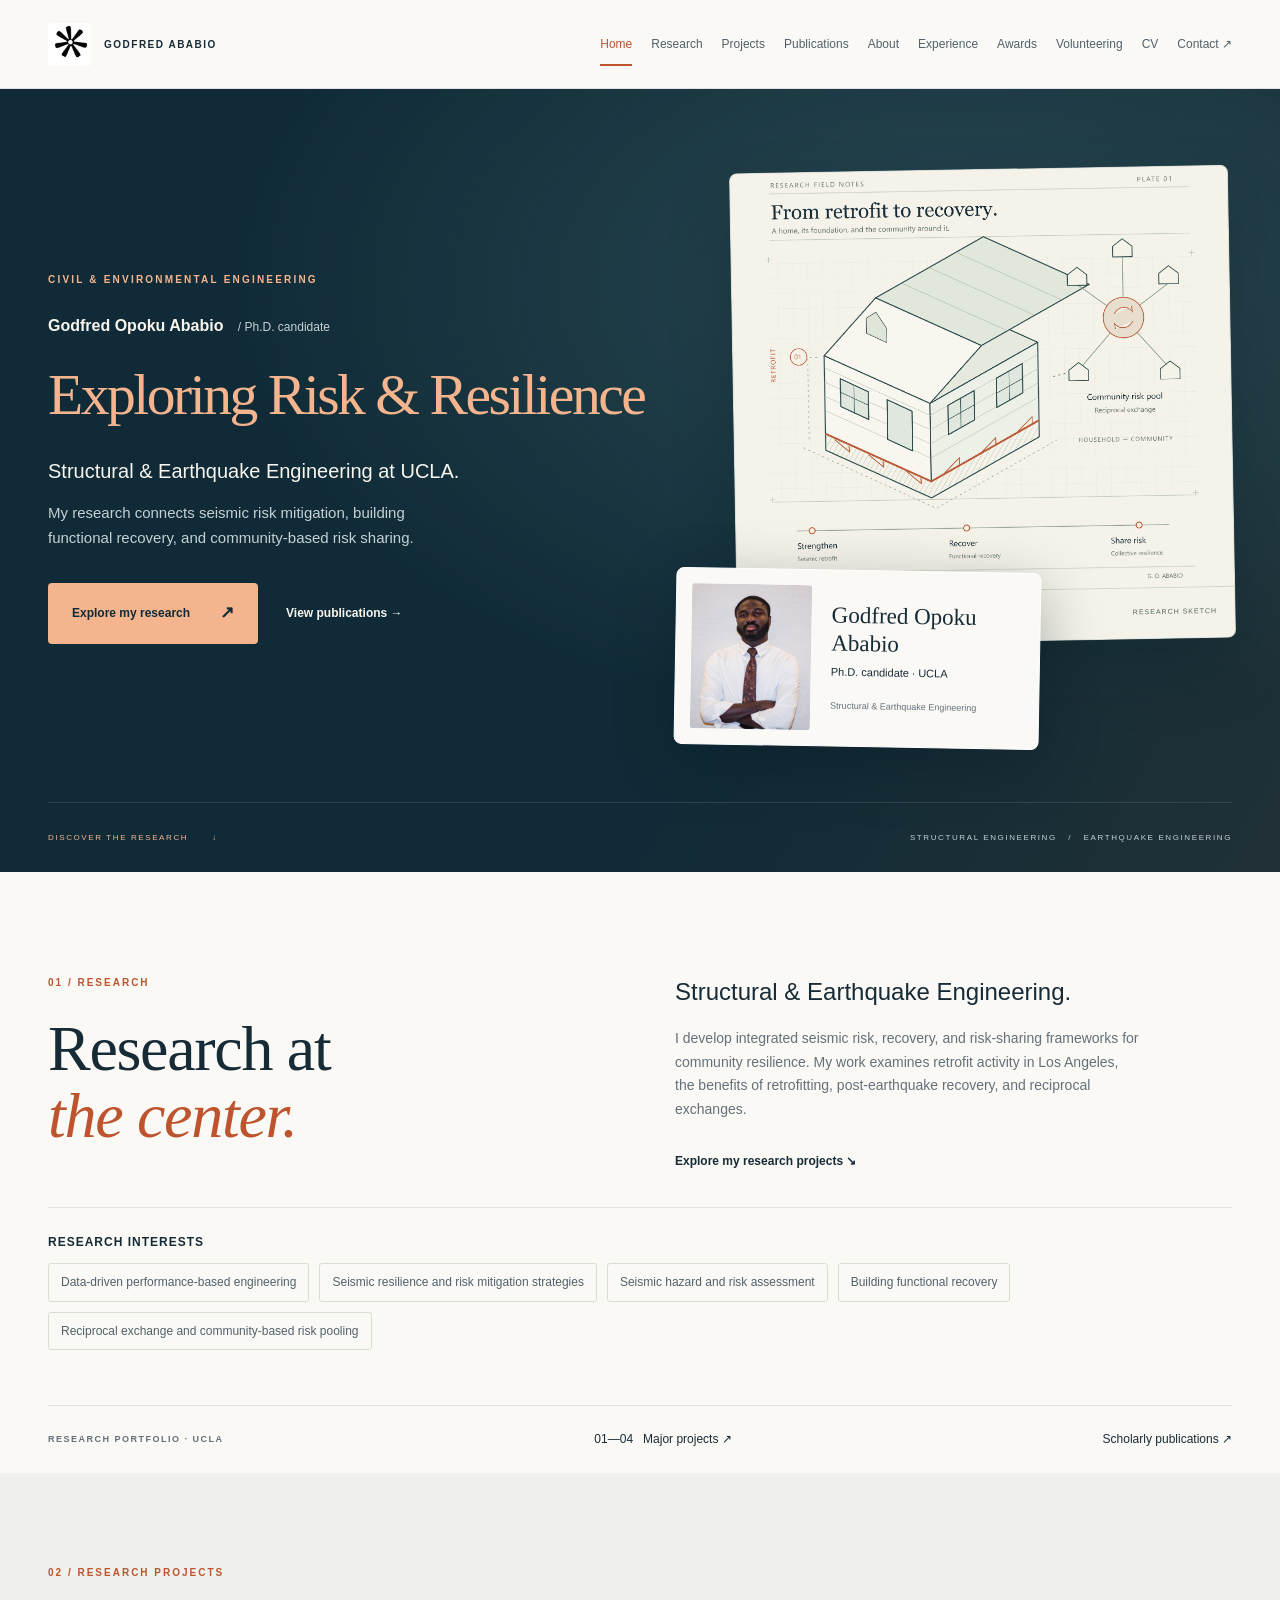
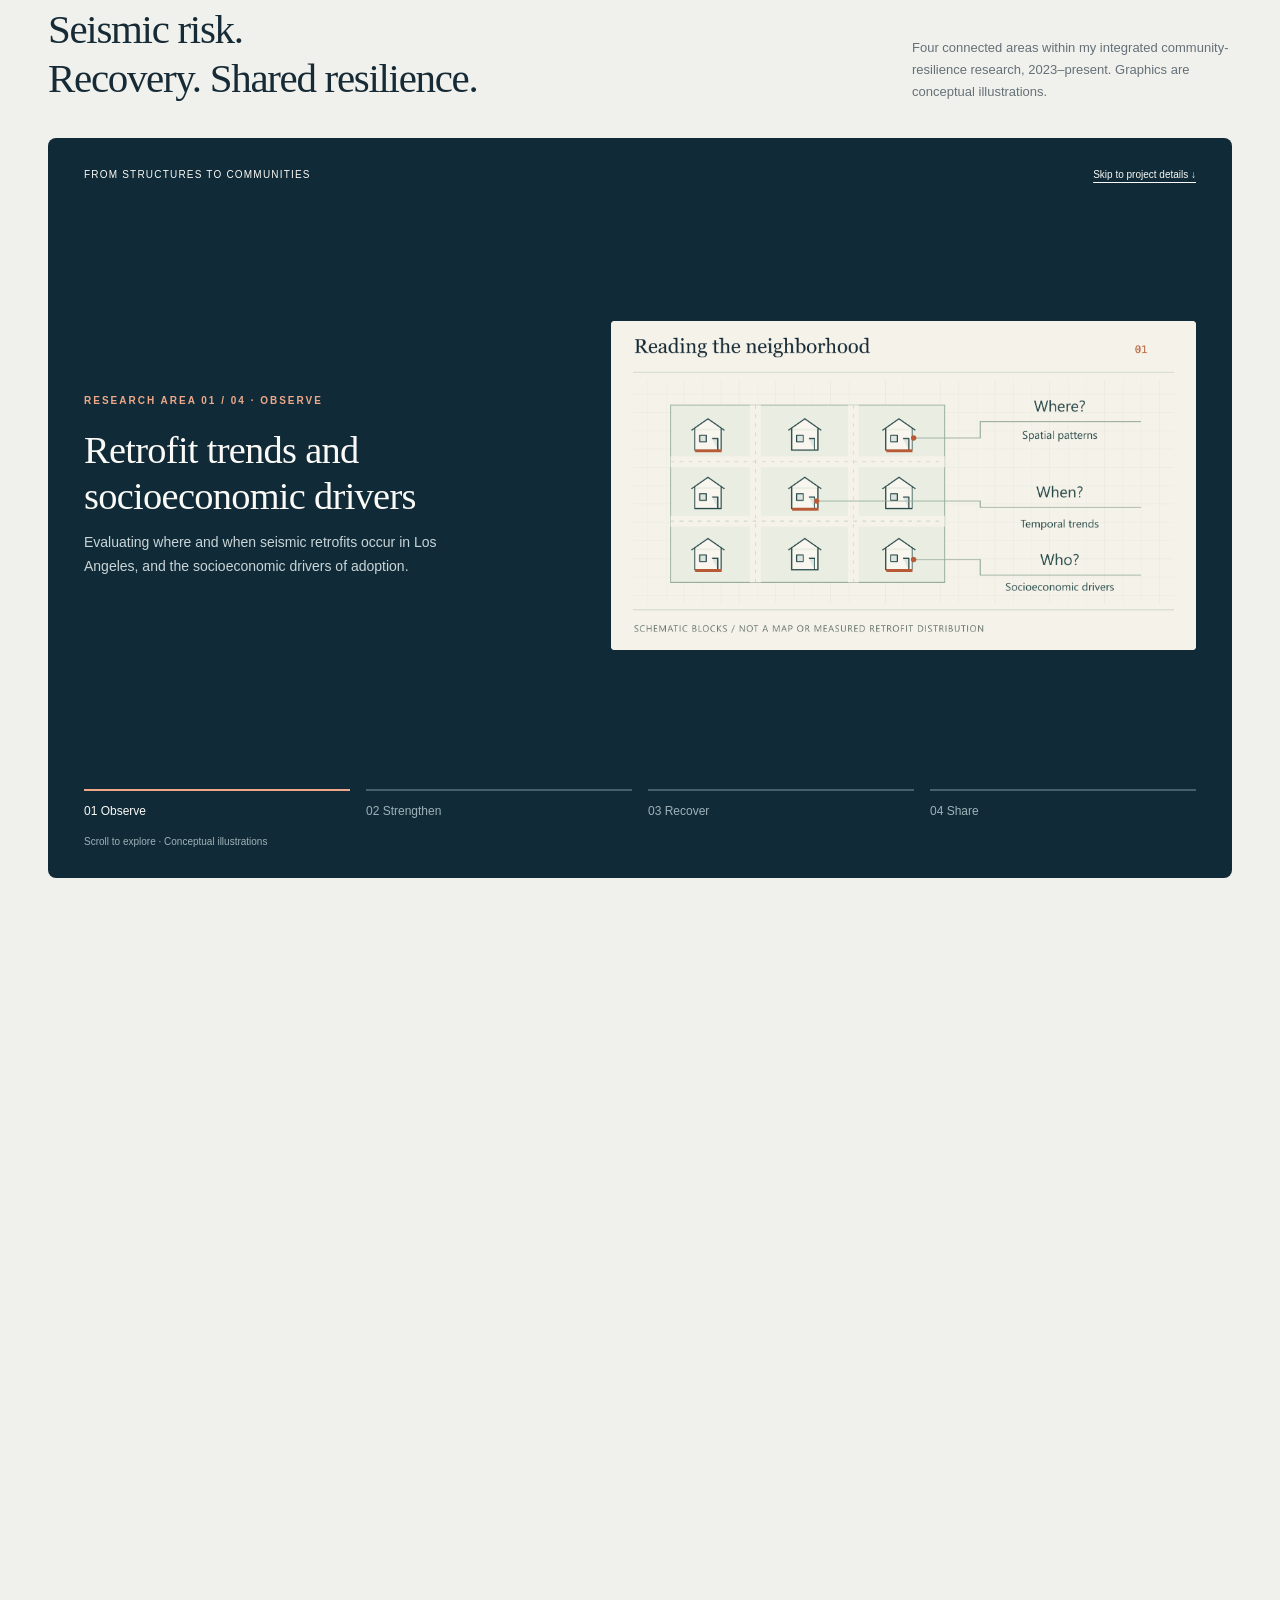
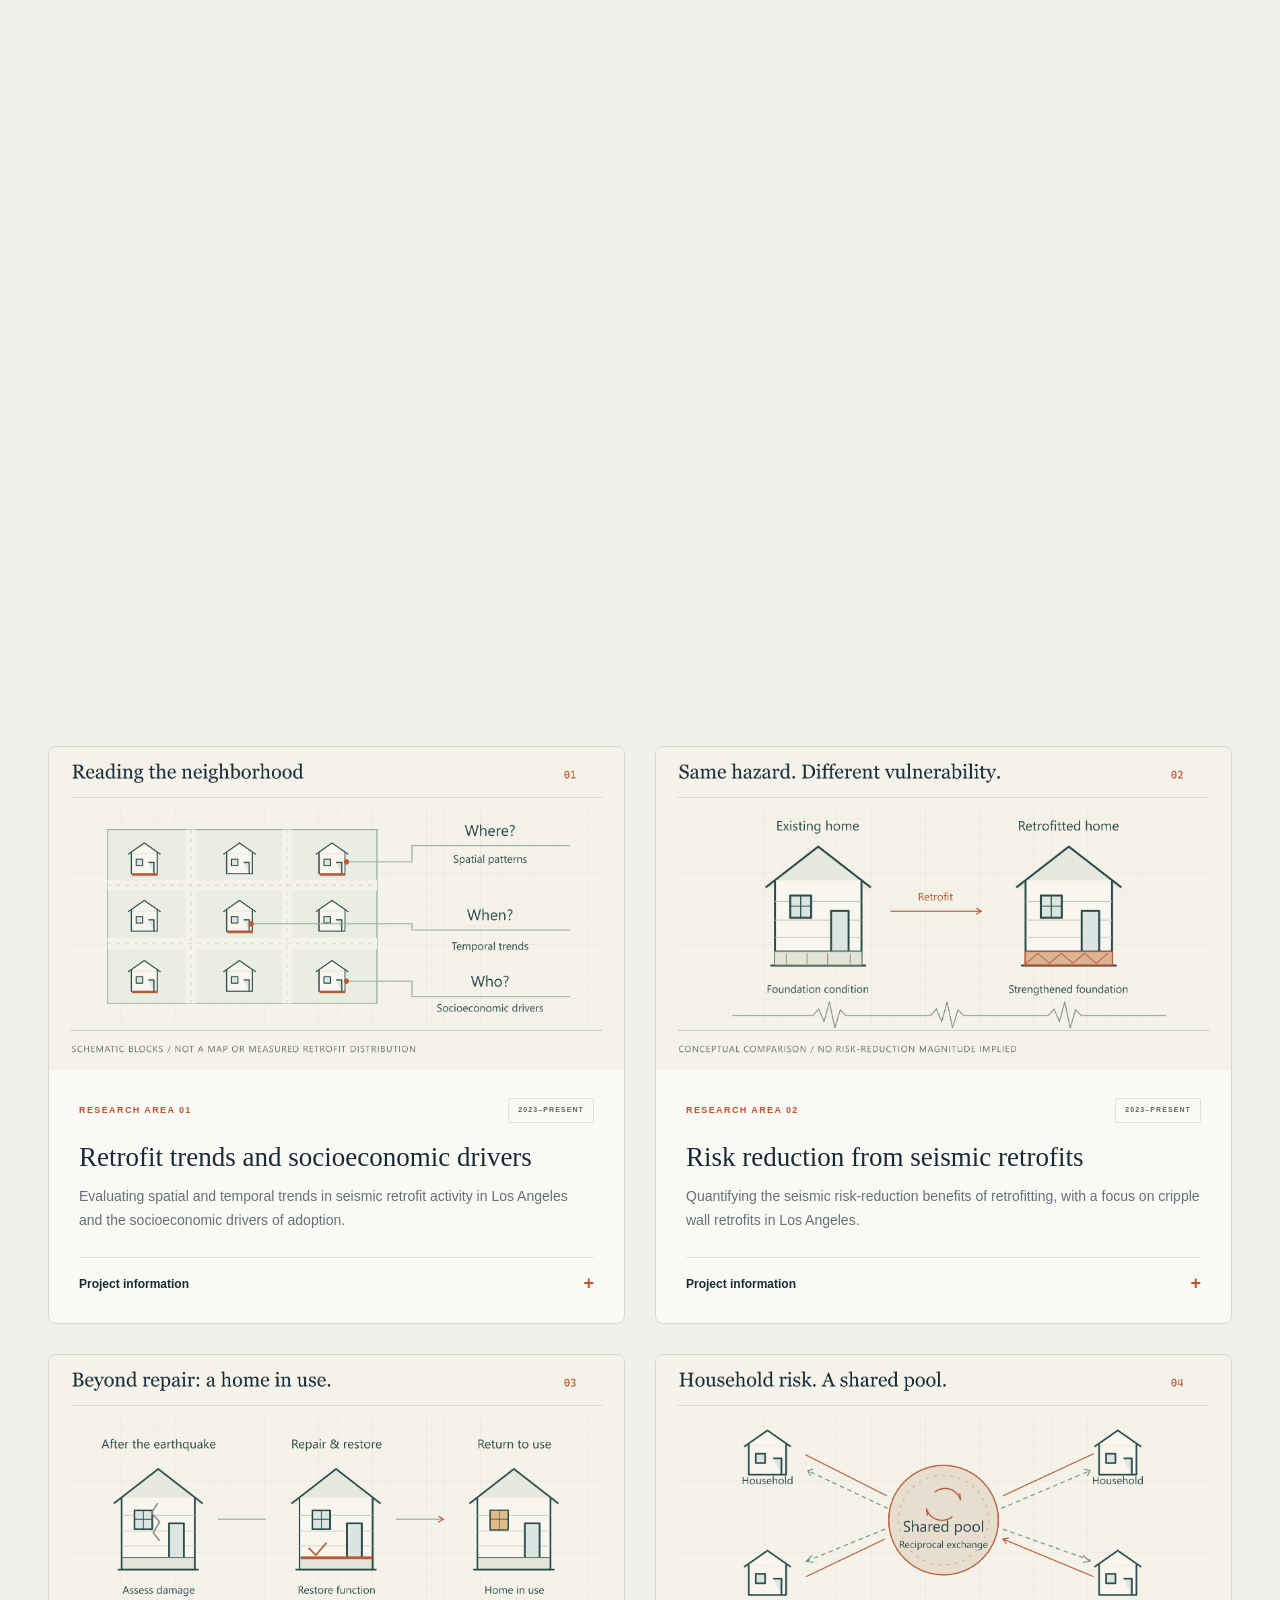
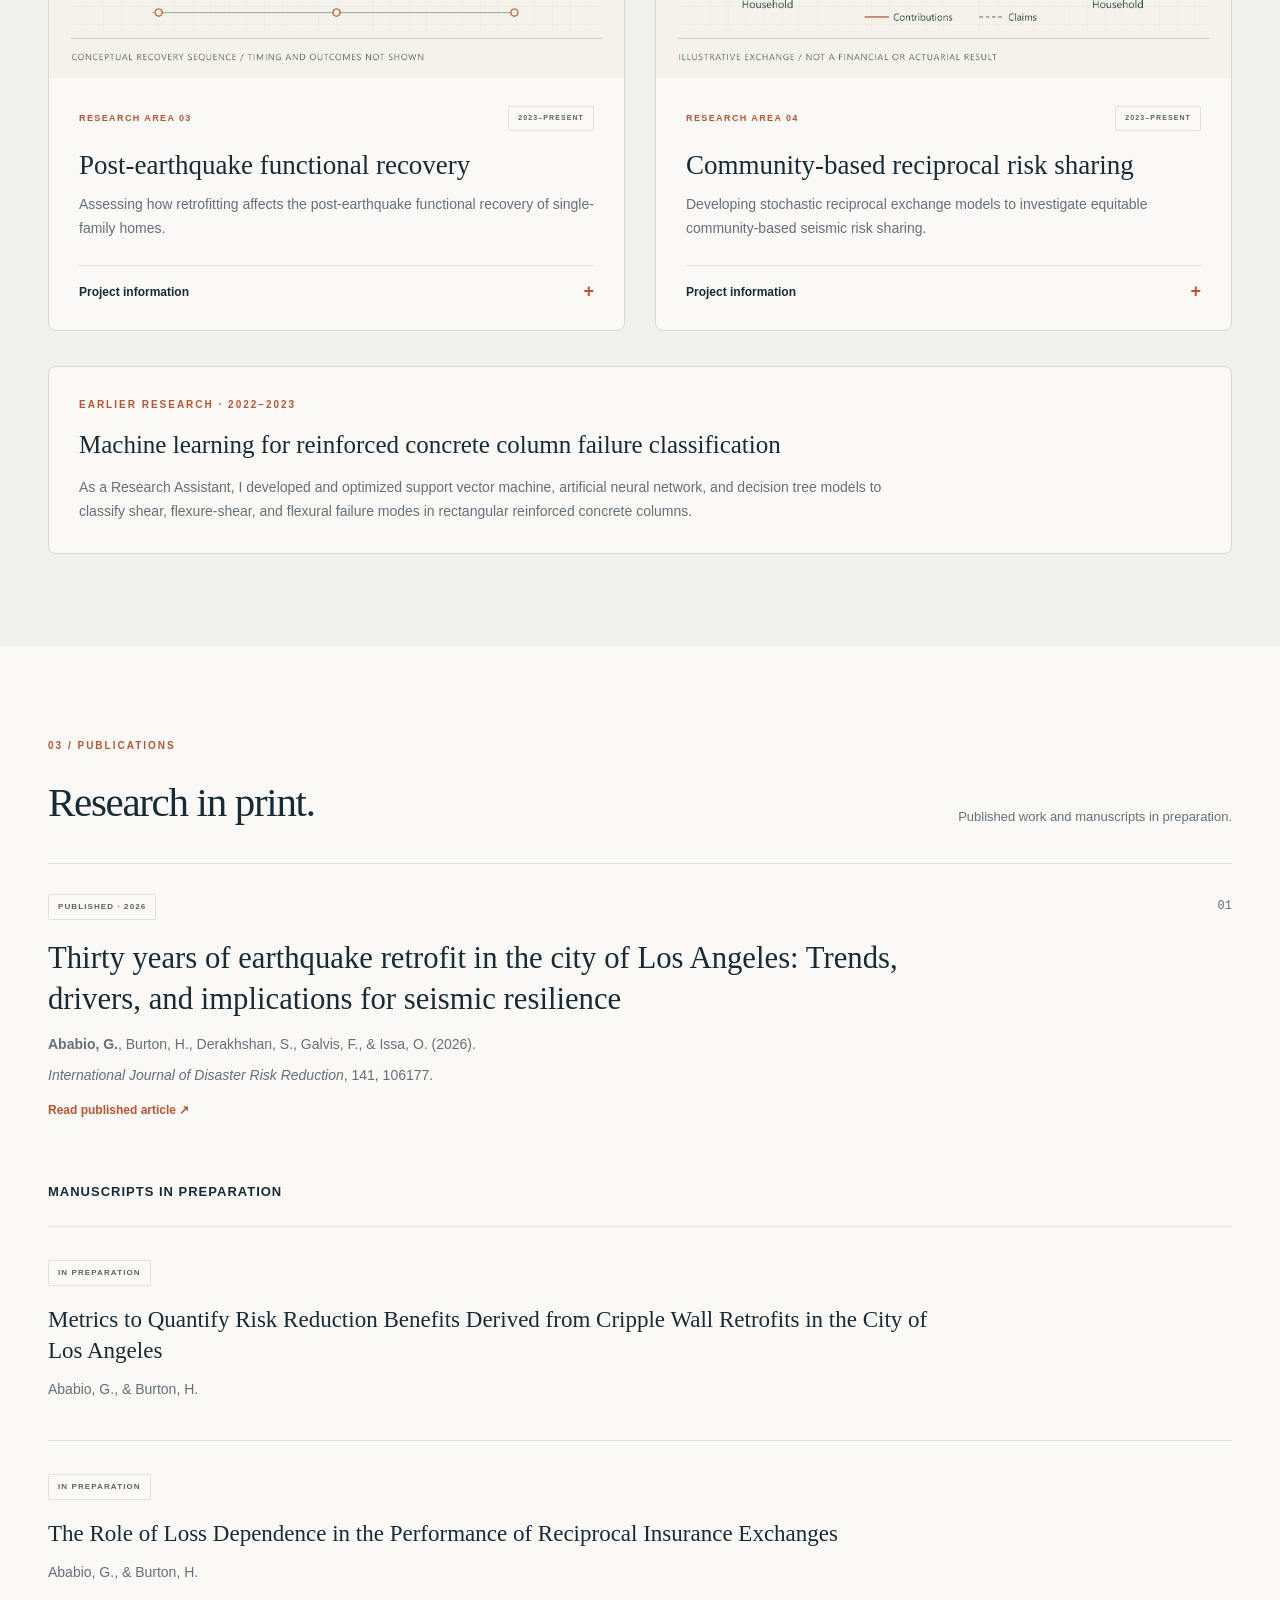
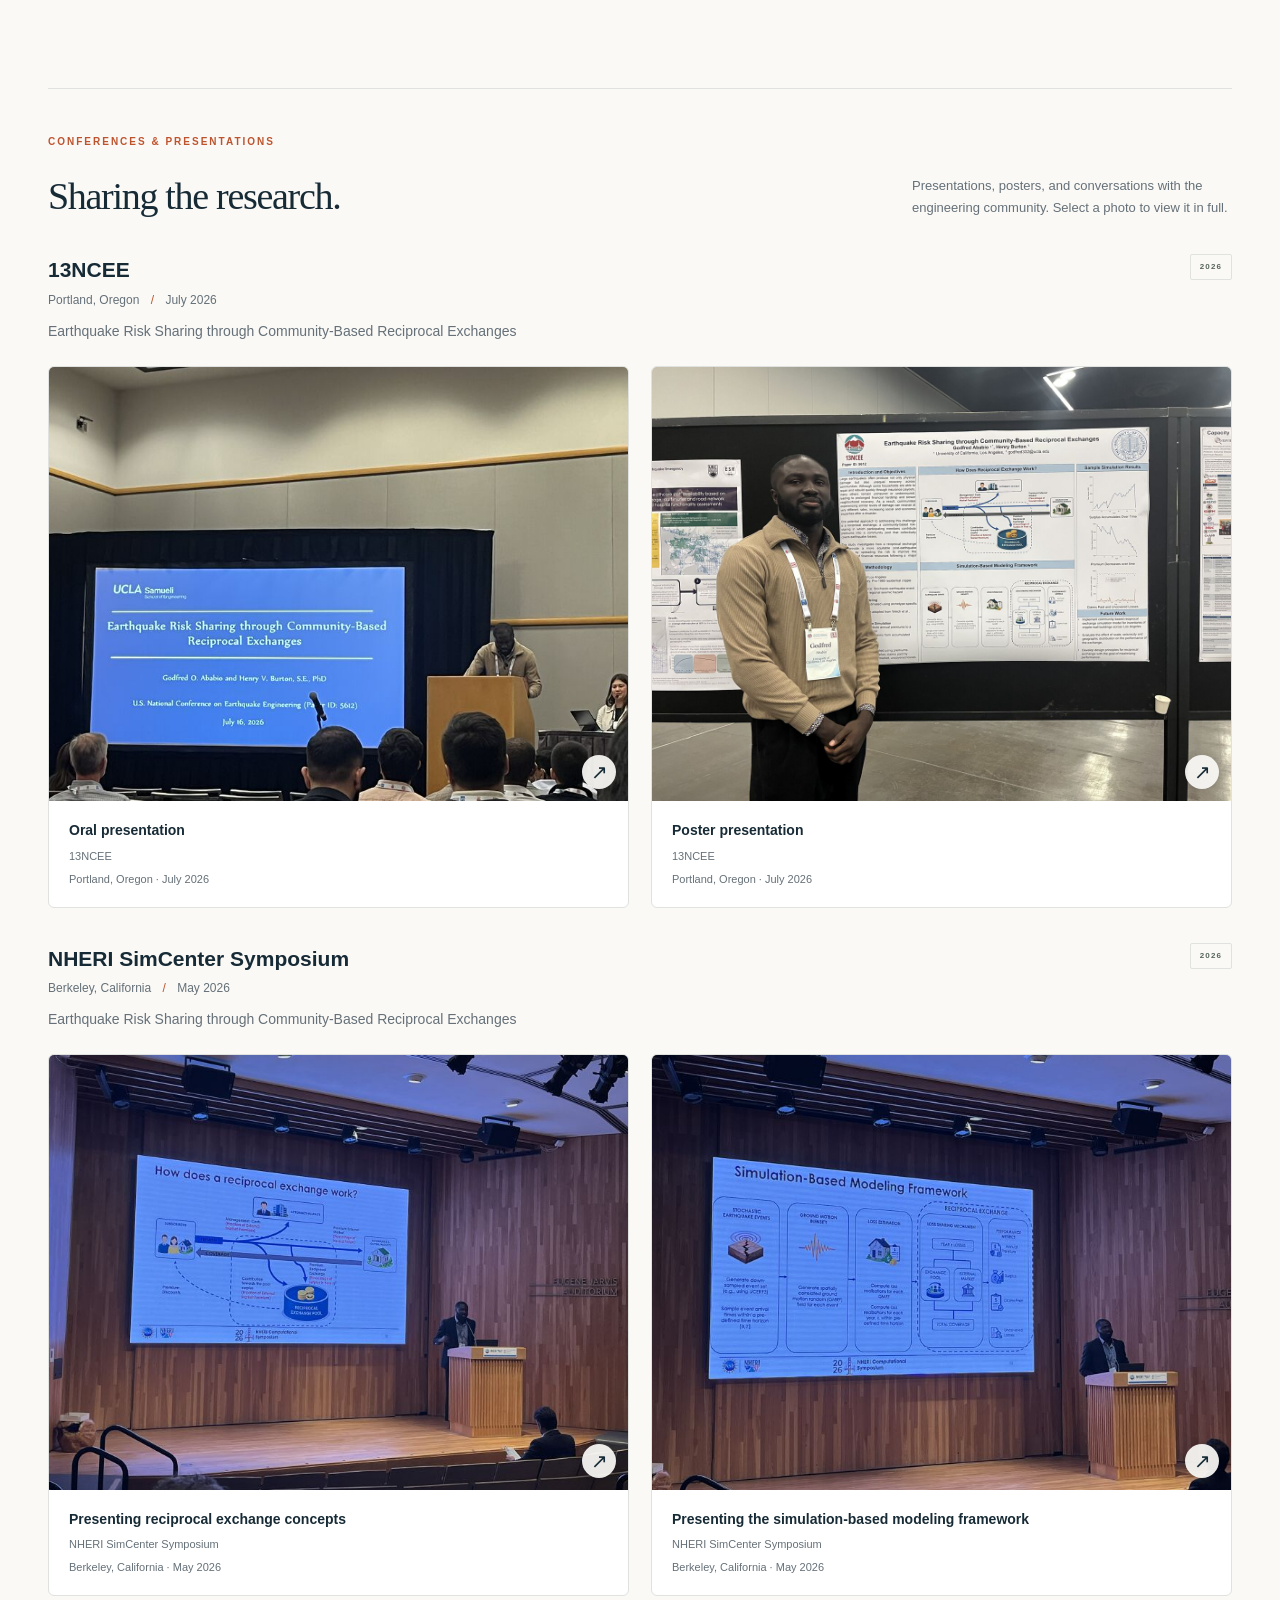
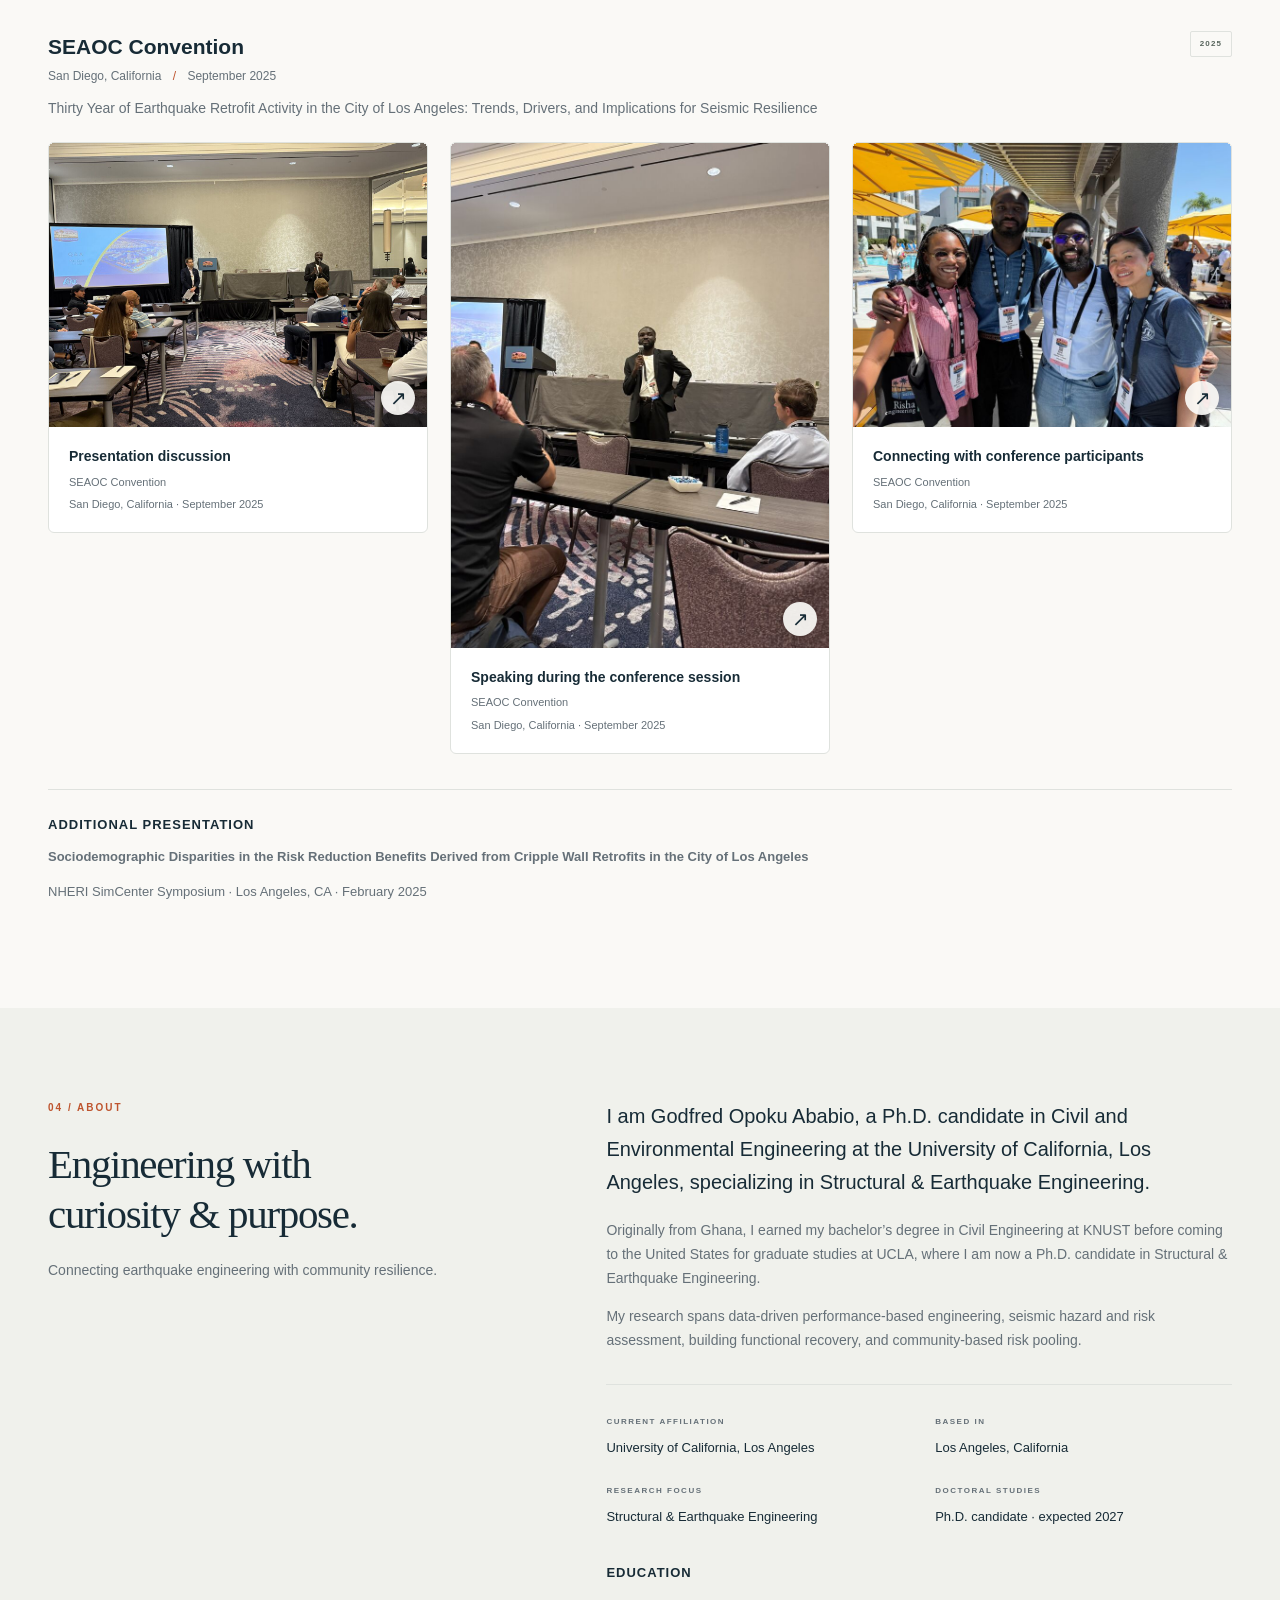
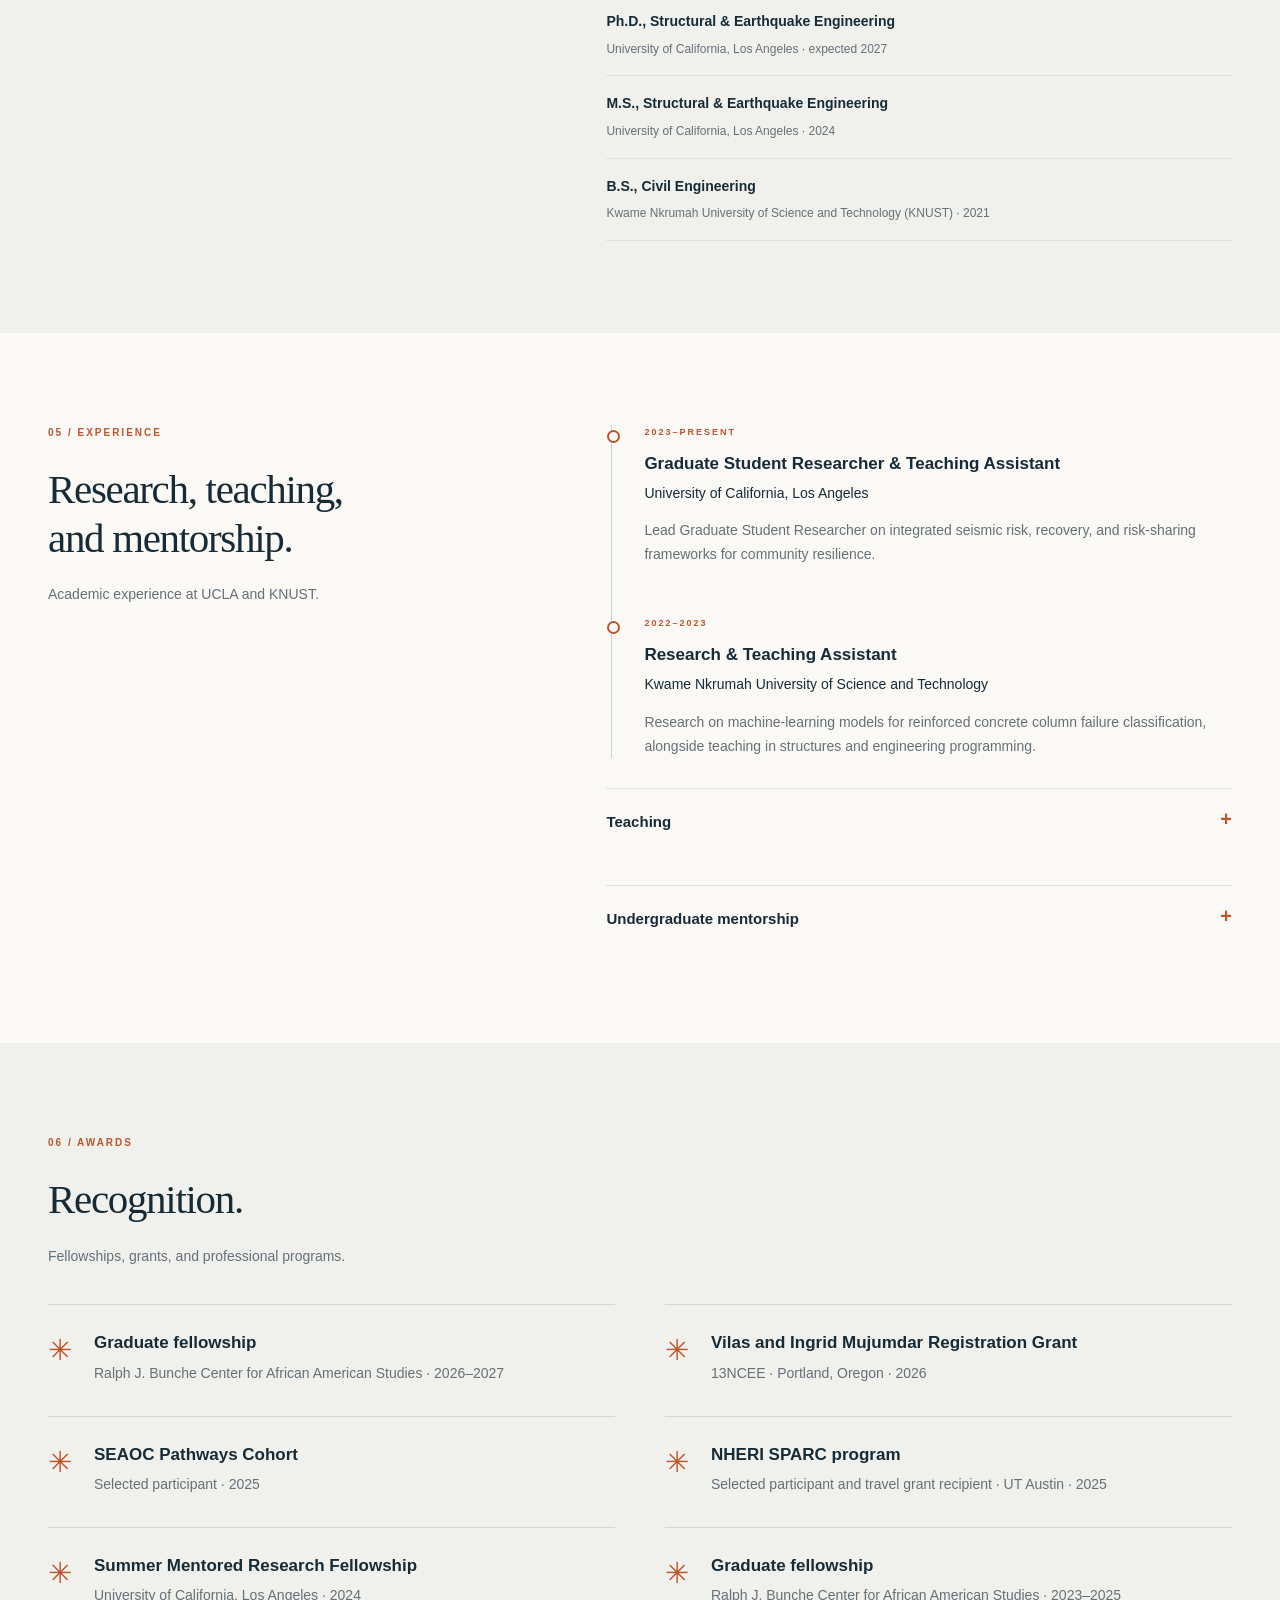
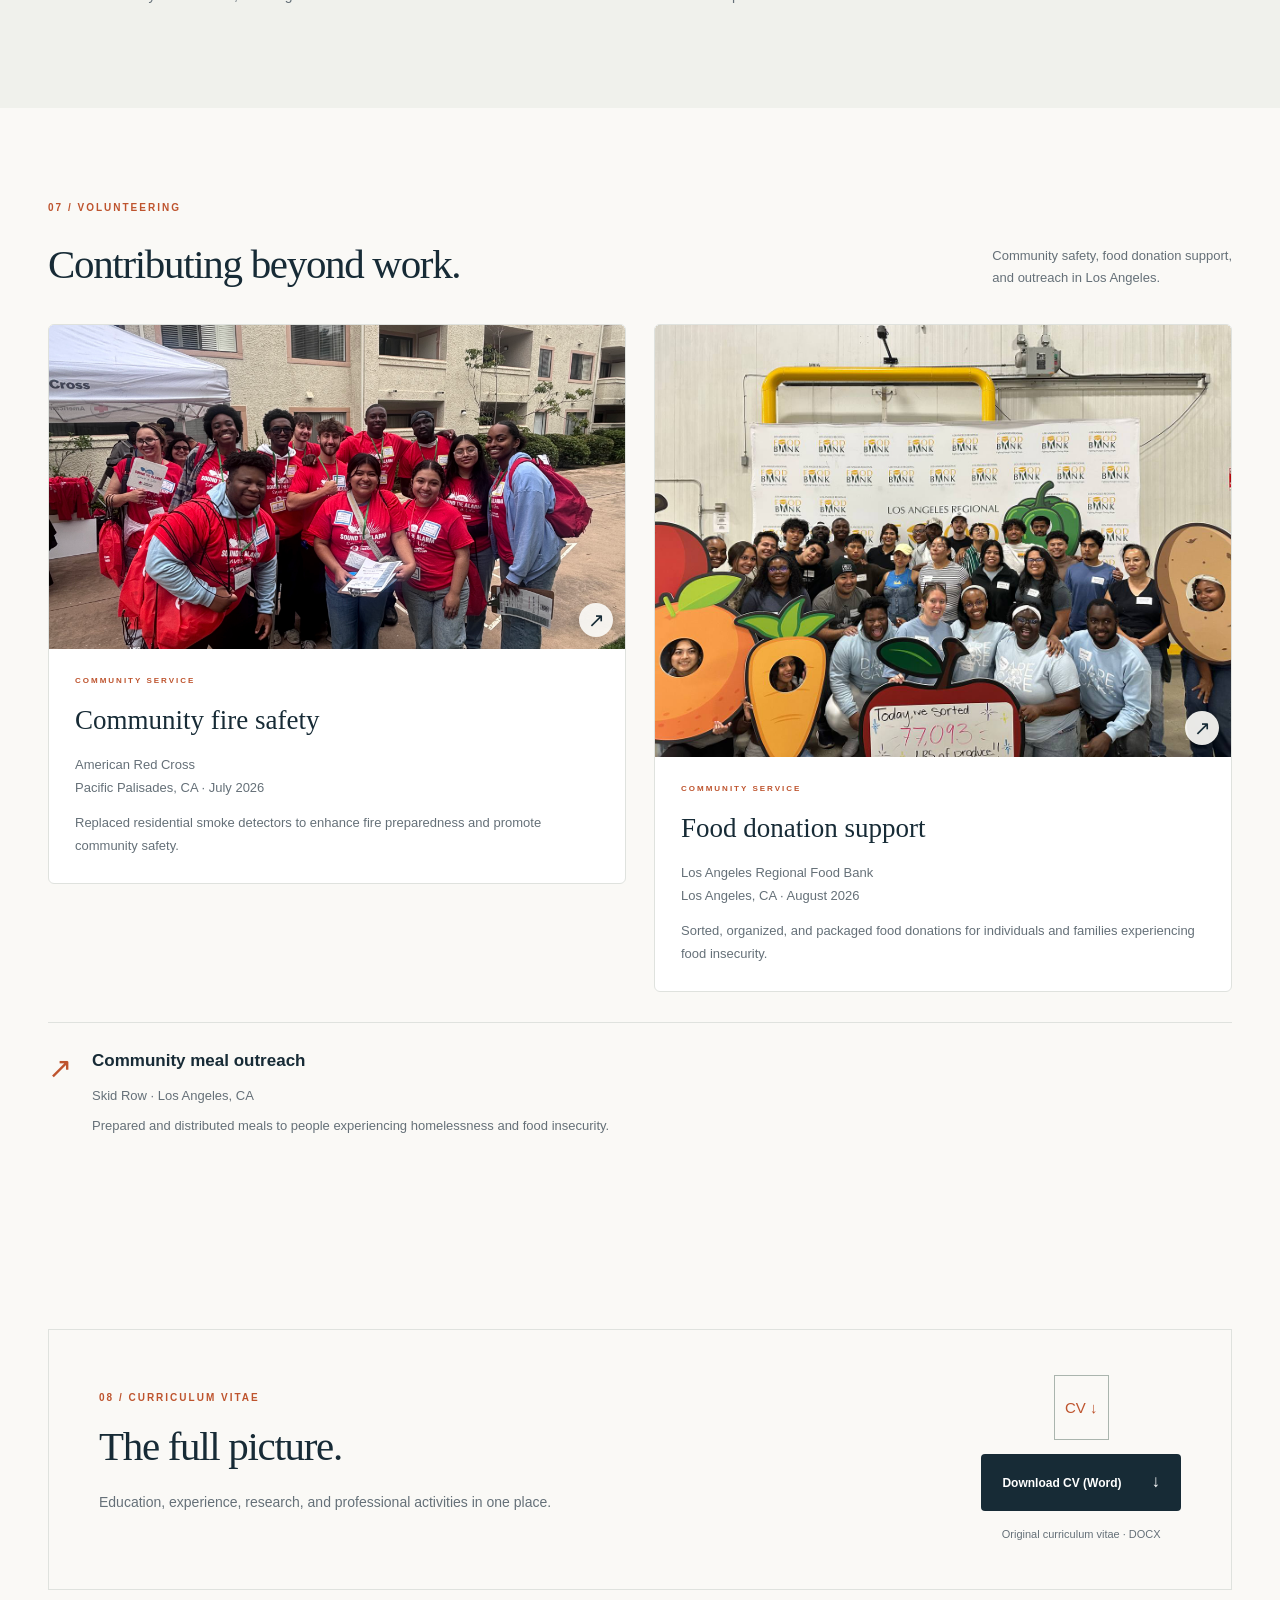
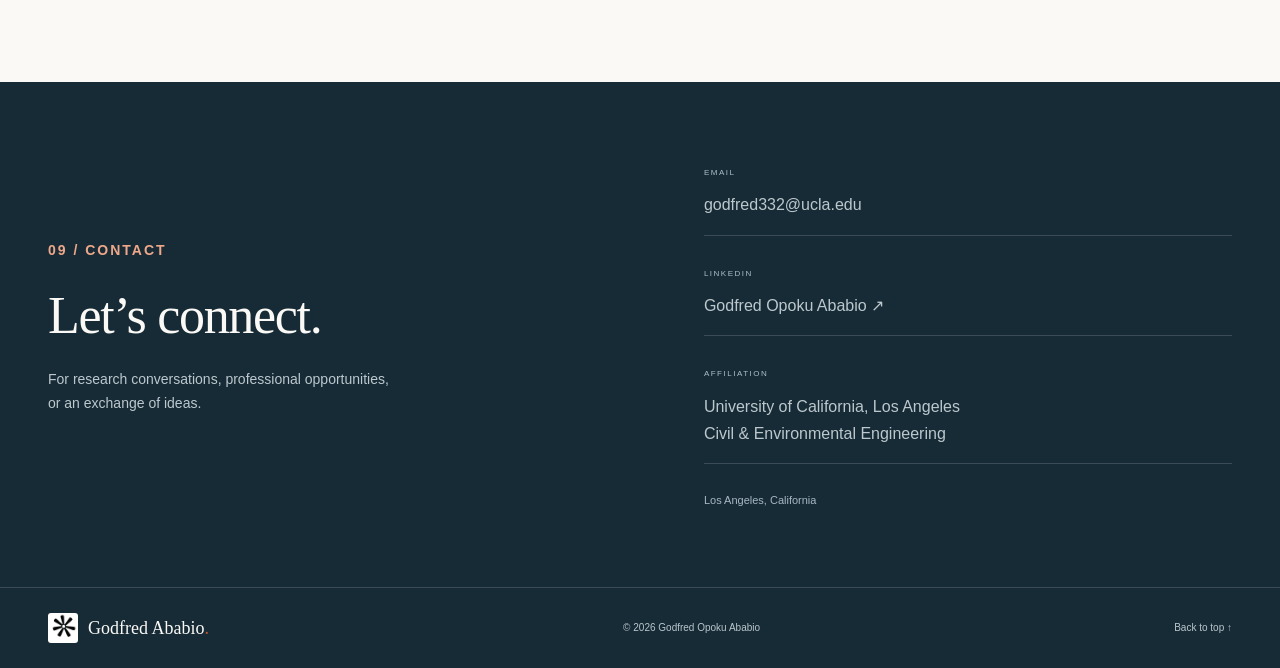
==== commit e466da76: "Add LinkedIn profile to contact section" ====
--- a/index.html
+++ b/index.html
@@ -25,5 +25,5 @@
 <section id="about" class="section tinted"><div class="container split-section"><div><p class="eyebrow">04 / ABOUT</p><h2>Engineering with<br>curiosity &amp; purpose.</h2><p class="muted">Connecting earthquake engineering with community resilience.</p></div><div><p class="lead">I am Godfred Opoku Ababio, a Ph.D. candidate in Civil and Environmental Engineering at the University of California, Los Angeles, specializing in Structural & Earthquake Engineering.</p><p class="muted">Originally from Ghana, I earned my bachelor’s degree in Civil Engineering at KNUST before coming to the United States for graduate studies at UCLA, where I am now a Ph.D. candidate in Structural &amp; Earthquake Engineering.</p><p class="muted">My research spans data-driven performance-based engineering, seismic hazard and risk assessment, building functional recovery, and community-based risk pooling.</p><div class="facts"><div><span>CURRENT AFFILIATION</span>University of California, Los Angeles</div><div><span>BASED IN</span>Los Angeles, California</div><div><span>RESEARCH FOCUS</span>Structural &amp; Earthquake Engineering</div><div><span>DOCTORAL STUDIES</span>Ph.D. candidate · expected 2027</div></div><div class="education"><h3>Education</h3><ul class="content-list"><li><strong>Ph.D., Structural &amp; Earthquake Engineering</strong><span>University of California, Los Angeles · expected 2027</span></li><li><strong>M.S., Structural &amp; Earthquake Engineering</strong><span>University of California, Los Angeles · 2024</span></li><li><strong>B.S., Civil Engineering</strong><span>Kwame Nkrumah University of Science and Technology (KNUST) · 2021</span></li></ul></div></div></div></section><section id="experience" class="section"><div class="container split-section"><div><p class="eyebrow">05 / EXPERIENCE</p><h2>Research, teaching,<br>and mentorship.</h2><p class="muted">Academic experience at UCLA and KNUST.</p></div><div><div class="timeline"><article><p class="eyebrow">2023–PRESENT</p><h3>Graduate Student Researcher &amp; Teaching Assistant</h3><p>University of California, Los Angeles</p><p class="muted">Lead Graduate Student Researcher on integrated seismic risk, recovery, and risk-sharing frameworks for community resilience.</p></article><article><p class="eyebrow">2022–2023</p><h3>Research &amp; Teaching Assistant</h3><p>Kwame Nkrumah University of Science and Technology</p><p class="muted">Research on machine-learning models for reinforced concrete column failure classification, alongside teaching in structures and engineering programming.</p></article></div><details class="section-disclosure"><summary>Teaching <span aria-hidden="true">+</span></summary><ul class="content-list"><li><strong>Teaching Assistant · C&amp;EE 144 — Structural System Design</strong><span>UCLA · Spring 2026</span><p>Seismic and wind design criteria; reinforced concrete, mass timber, and wood design.</p></li><li><strong>Co-Instructor · CE 151 — Elementary Structures</strong><span>KNUST · January–April 2022</span><p>Structures and loads, determinate structures and trusses, internal forces, cables and arches, and influence lines.</p></li><li><strong>Teaching Assistant · CE 255 — Theory of Structures</strong><span>KNUST · June–August 2022</span><p>Conjugate beam, moment-area, and virtual work methods for beams and trusses.</p></li><li><strong>Teaching Assistant · CE 257 — Python Programming for Engineers</strong><span>KNUST · June–August 2022</span><p>Control structures, functions, NumPy, Pandas, and Matplotlib.</p></li><li><strong>Teaching Assistant · CE 351 — Structural Analysis</strong><span>KNUST · January–April 2022</span><p>Moment distribution, slope-displacement, the three-moment equation, and Castigliano’s second theorem.</p></li></ul></details><details class="section-disclosure"><summary>Undergraduate mentorship <span aria-hidden="true">+</span></summary><ul class="content-list"><li><strong>UCLA-HBCU Summer program · 2026</strong><p>Co-supervised Gantt Essence from Howard University in evaluating retrofit effects on post-earthquake functional recovery of single-family dwellings in Los Angeles.</p></li><li><strong>Ralph J. Bunche Center fellowship · 2025</strong><p>Co-supervised Ammaarah Gage in developing equitable earthquake risk and resilience solutions.</p></li></ul></details></div></div></section>
 <section class="section tinted"><div class="container awards-panel"><div id="awards"><p class="eyebrow">06 / AWARDS</p><h2>Recognition.</h2><p class="muted">Fellowships, grants, and professional programs.</p><div class="detail-card"><span class="detail-symbol" aria-hidden="true">✳</span><div><h3>Graduate fellowship</h3><p>Ralph J. Bunche Center for African American Studies · 2026–2027</p></div></div><div class="detail-card"><span class="detail-symbol" aria-hidden="true">✳</span><div><h3>Vilas and Ingrid Mujumdar Registration Grant</h3><p>13NCEE · Portland, Oregon · 2026</p></div></div><div class="detail-card"><span class="detail-symbol" aria-hidden="true">✳</span><div><h3>SEAOC Pathways Cohort</h3><p>Selected participant · 2025</p></div></div><div class="detail-card"><span class="detail-symbol" aria-hidden="true">✳</span><div><h3>NHERI SPARC program</h3><p>Selected participant and travel grant recipient · UT Austin · 2025</p></div></div><div class="detail-card"><span class="detail-symbol" aria-hidden="true">✳</span><div><h3>Summer Mentored Research Fellowship</h3><p>University of California, Los Angeles · 2024</p></div></div><div class="detail-card"><span class="detail-symbol" aria-hidden="true">✳</span><div><h3>Graduate fellowship</h3><p>Ralph J. Bunche Center for African American Studies · 2023–2025</p></div></div></div></div></section><section id="volunteering" class="section volunteering-section"><div class="container"><div class="section-title-row"><div><p class="eyebrow">07 / VOLUNTEERING</p><h2>Contributing beyond work.</h2></div><p>Community safety, food donation support,<br>and outreach in Los Angeles.</p></div><div class="volunteer-grid"><figure class="volunteer-card"><a class="gallery-image-link" href="assets/images/volunteering/red-cross.jpeg" data-gallery aria-label="View full photo: American Red Cross · Pacific Palisades, CA · July 2026"><img src="assets/images/volunteering/red-cross.jpeg" width="4032" height="2268" alt="Volunteer group at American Red Cross" loading="lazy" decoding="async"><span class="photo-expand" aria-hidden="true">↗</span></a><figcaption><p class="eyebrow">COMMUNITY SERVICE</p><h3>Community fire safety</h3><p class="volunteer-caption">American Red Cross<br>Pacific Palisades, CA · July 2026</p><p>Replaced residential smoke detectors to enhance fire preparedness and promote community safety.</p></figcaption></figure><figure class="volunteer-card"><a class="gallery-image-link" href="assets/images/volunteering/food-bank.JPG" data-gallery aria-label="View full photo: Los Angeles Regional Food Bank · Los Angeles, CA · August 2026"><img src="assets/images/volunteering/food-bank.JPG" width="1280" height="960" alt="Volunteer group at Los Angeles Regional Food Bank" loading="lazy" decoding="async"><span class="photo-expand" aria-hidden="true">↗</span></a><figcaption><p class="eyebrow">COMMUNITY SERVICE</p><h3>Food donation support</h3><p class="volunteer-caption">Los Angeles Regional Food Bank<br>Los Angeles, CA · August 2026</p><p>Sorted, organized, and packaged food donations for individuals and families experiencing food insecurity.</p></figcaption></figure></div><div class="service-note"><span class="detail-symbol" aria-hidden="true">↗</span><div><h3>Community meal outreach</h3><p>Skid Row · Los Angeles, CA</p><p>Prepared and distributed meals to people experiencing homelessness and food insecurity.</p></div></div></div></section>
 <section id="cv" class="section"><div class="container cv-panel"><div><p class="eyebrow">08 / CURRICULUM VITAE</p><h2>The full picture.</h2><p class="muted">Education, experience, research, and professional activities in one place.</p></div><div class="cv-action"><span class="document-icon" aria-hidden="true">CV ↓</span><a class="button" href="assets/documents/Ababio_CV.docx" download="Ababio_CV.docx">Download CV (Word) <span aria-hidden="true">↓</span></a><p>Original curriculum vitae · DOCX</p></div></div></section>
-<section id="contact" class="contact"><div class="container contact-grid"><div><p class="eyebrow">09 / CONTACT</p><h2>Let’s connect.</h2><p>For research conversations, professional opportunities,<br>or an exchange of ideas.</p></div><div><div class="contact-item"><span>EMAIL</span><p><a href="mailto:godfred332@ucla.edu">godfred332@ucla.edu</a></p></div><div class="contact-item"><span>AFFILIATION</span><p>University of California, Los Angeles<br>Civil &amp; Environmental Engineering</p></div><small>Los Angeles, California</small></div></div></section></main><dialog class="photo-dialog" aria-labelledby="photo-dialog-title"><div class="photo-dialog-toolbar"><h2 id="photo-dialog-title">Event photograph</h2><button class="photo-close" type="button" aria-label="Close photo viewer">Close <span aria-hidden="true">×</span></button></div><p class="photo-loading" role="status" hidden>Loading photograph…</p><img class="photo-dialog-image" alt="" hidden><p class="photo-dialog-caption"></p><div class="photo-dialog-controls"><button type="button" class="photo-previous" aria-label="Previous photograph">← Previous</button><span class="photo-dialog-count" aria-live="polite"></span><button type="button" class="photo-next" aria-label="Next photograph">Next →</button></div></dialog>
+<section id="contact" class="contact"><div class="container contact-grid"><div><p class="eyebrow">09 / CONTACT</p><h2>Let’s connect.</h2><p>For research conversations, professional opportunities,<br>or an exchange of ideas.</p></div><div><div class="contact-item"><span>EMAIL</span><p><a href="mailto:godfred332@ucla.edu">godfred332@ucla.edu</a></p></div><div class="contact-item"><span>LINKEDIN</span><p><a href="https://www.linkedin.com/in/godfred-opoku-ababio-276928185" target="_blank" rel="noopener noreferrer" aria-label="Godfred Opoku Ababio on LinkedIn (opens in a new tab)">Godfred Opoku Ababio ↗</a></p></div><div class="contact-item"><span>AFFILIATION</span><p>University of California, Los Angeles<br>Civil &amp; Environmental Engineering</p></div><small>Los Angeles, California</small></div></div></section></main><dialog class="photo-dialog" aria-labelledby="photo-dialog-title"><div class="photo-dialog-toolbar"><h2 id="photo-dialog-title">Event photograph</h2><button class="photo-close" type="button" aria-label="Close photo viewer">Close <span aria-hidden="true">×</span></button></div><p class="photo-loading" role="status" hidden>Loading photograph…</p><img class="photo-dialog-image" alt="" hidden><p class="photo-dialog-caption"></p><div class="photo-dialog-controls"><button type="button" class="photo-previous" aria-label="Previous photograph">← Previous</button><span class="photo-dialog-count" aria-live="polite"></span><button type="button" class="photo-next" aria-label="Next photograph">Next →</button></div></dialog>
 <footer class="site-footer"><div class="container footer-inner"><a href="#home" class="footer-name"><img class="footer-emblem" src="assets/images/adinkra.png" width="554" height="554" alt="">Godfred Ababio<span>.</span></a><p>© <span id="current-year">2026</span> Godfred Opoku Ababio</p><a href="#home">Back to top ↑</a></div></footer></body></html>
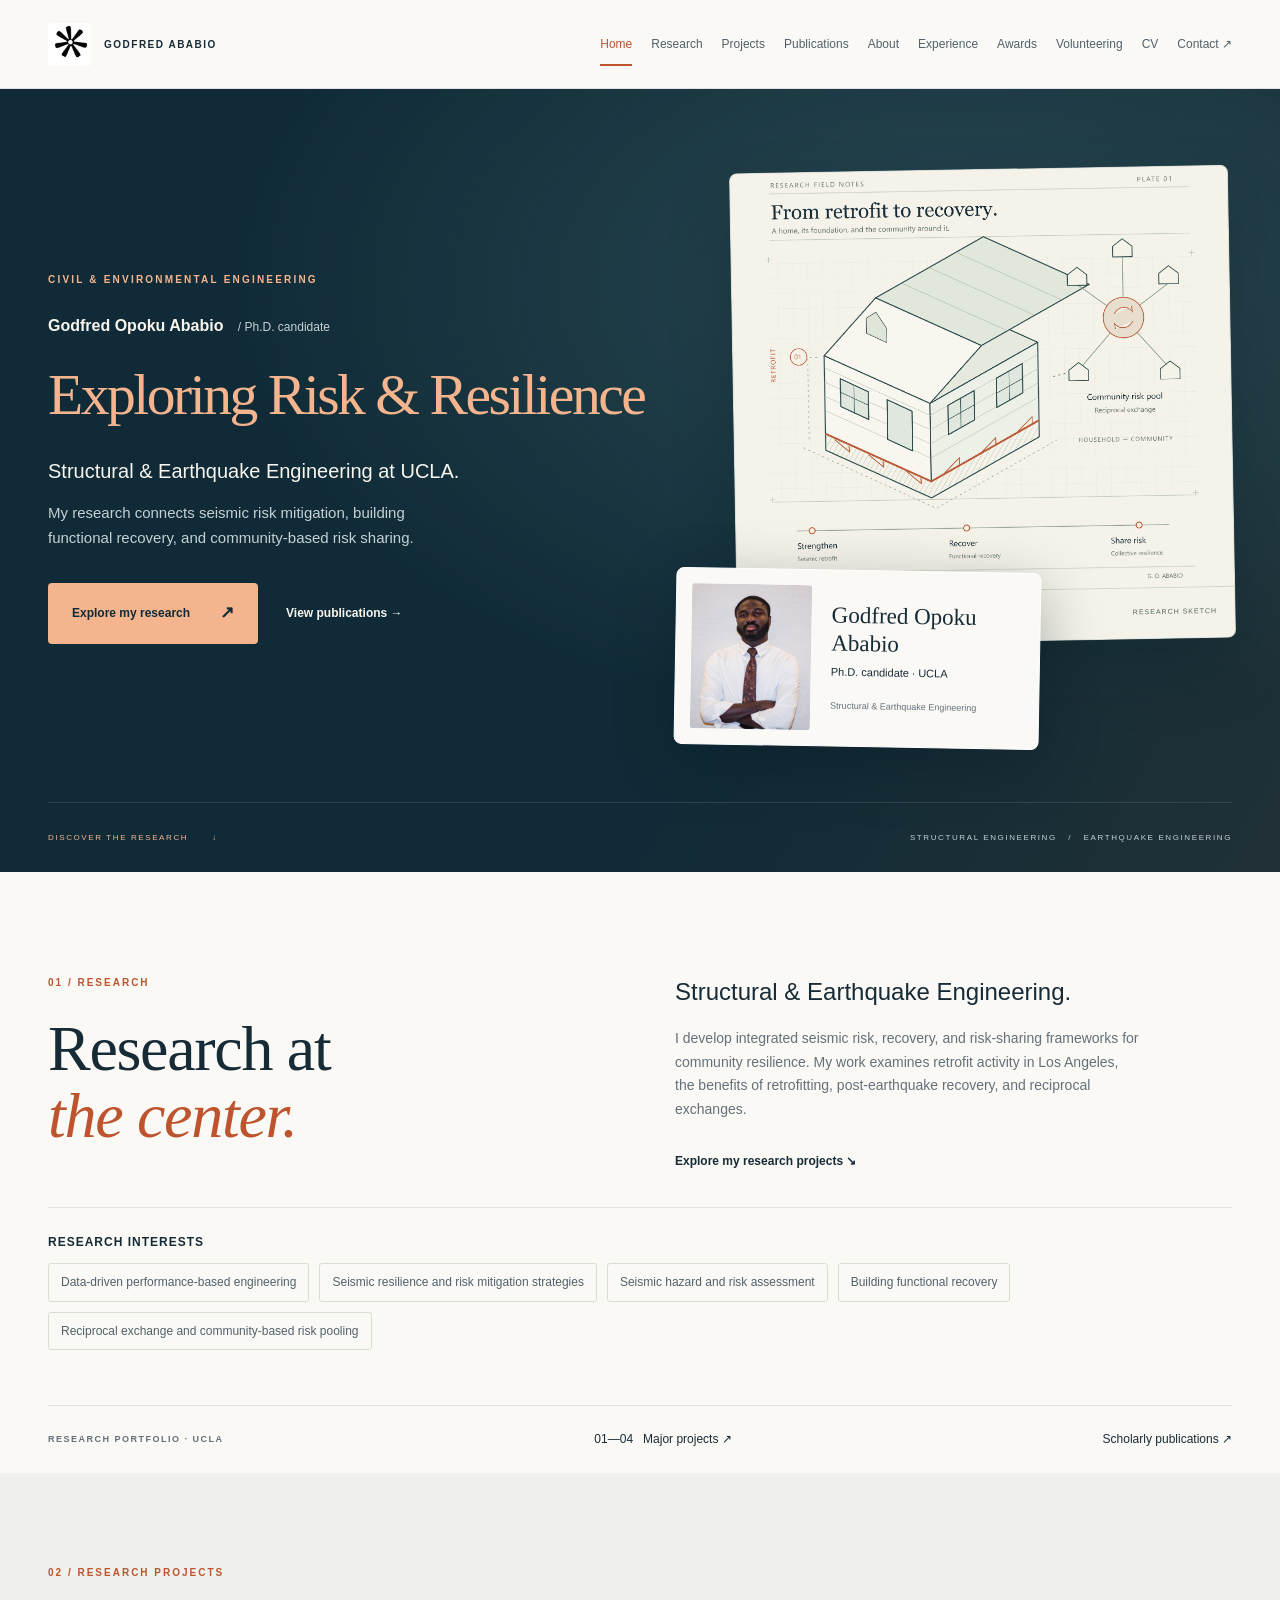
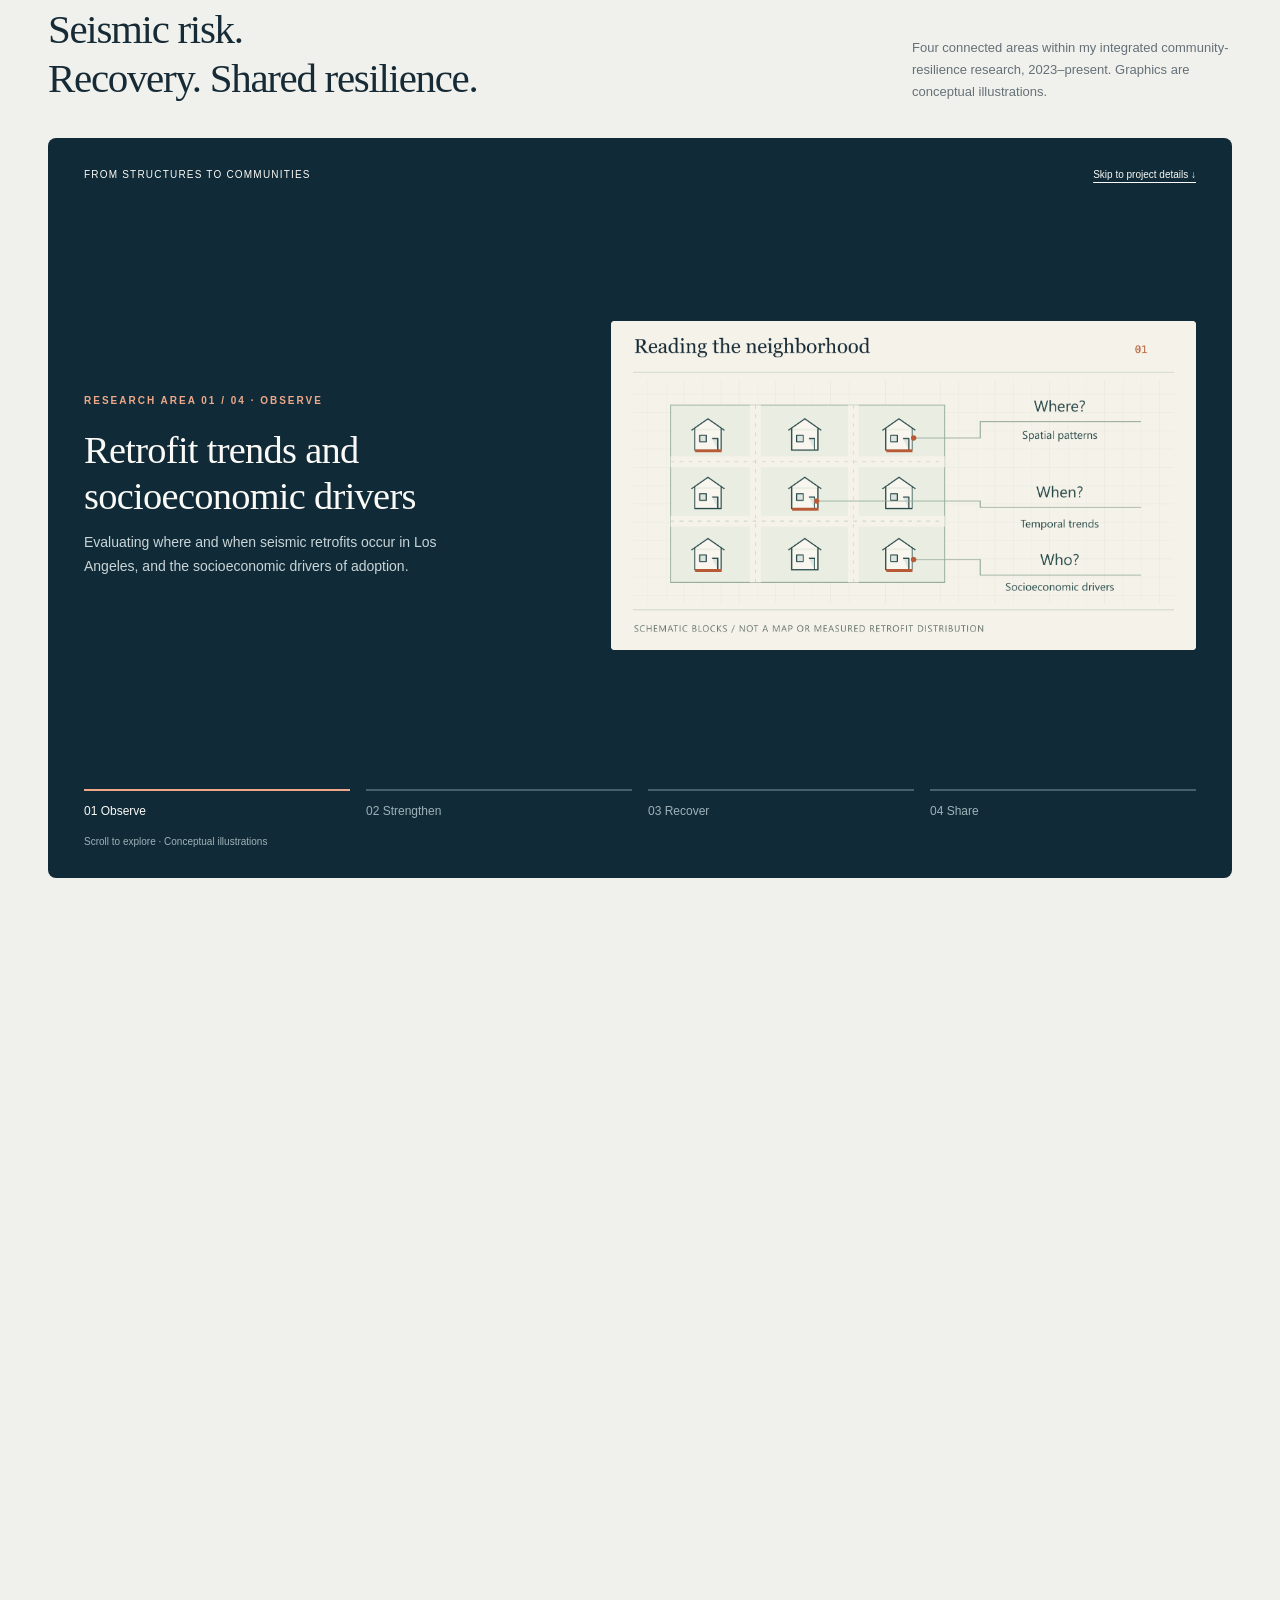
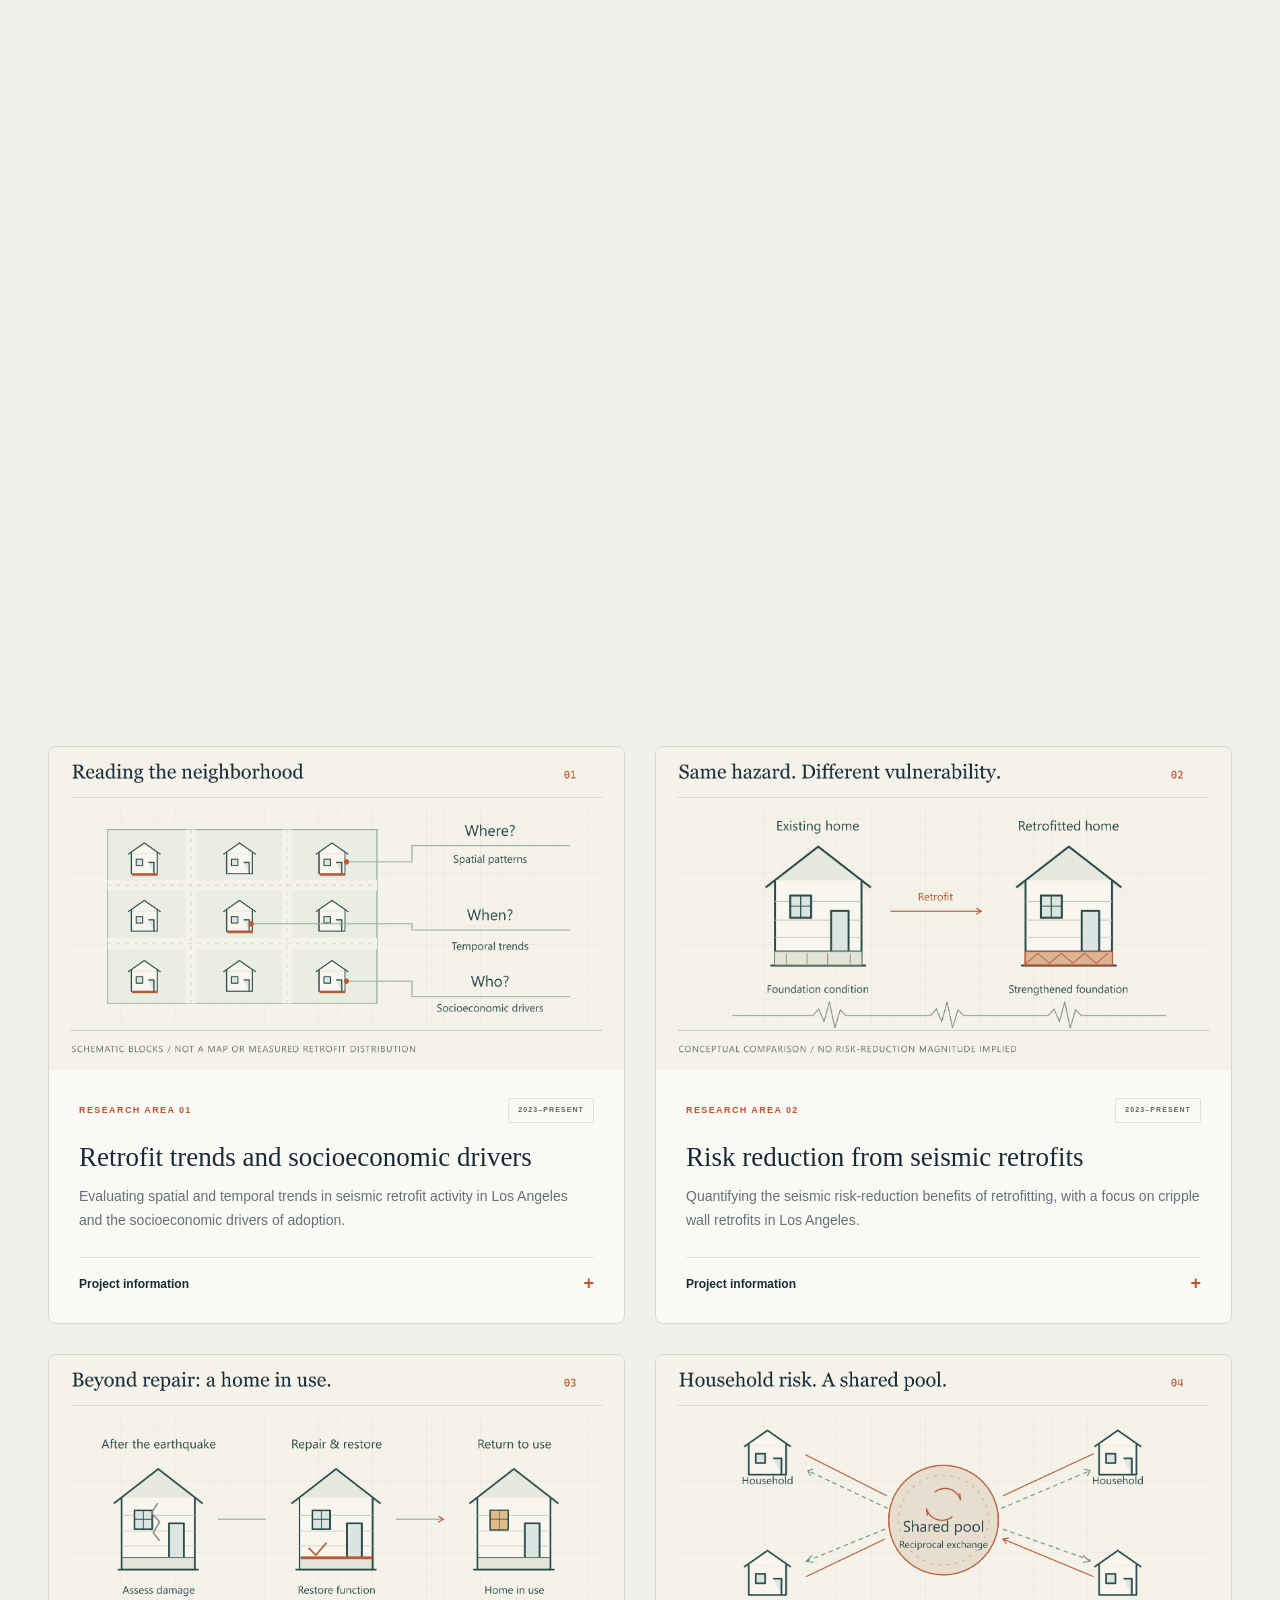
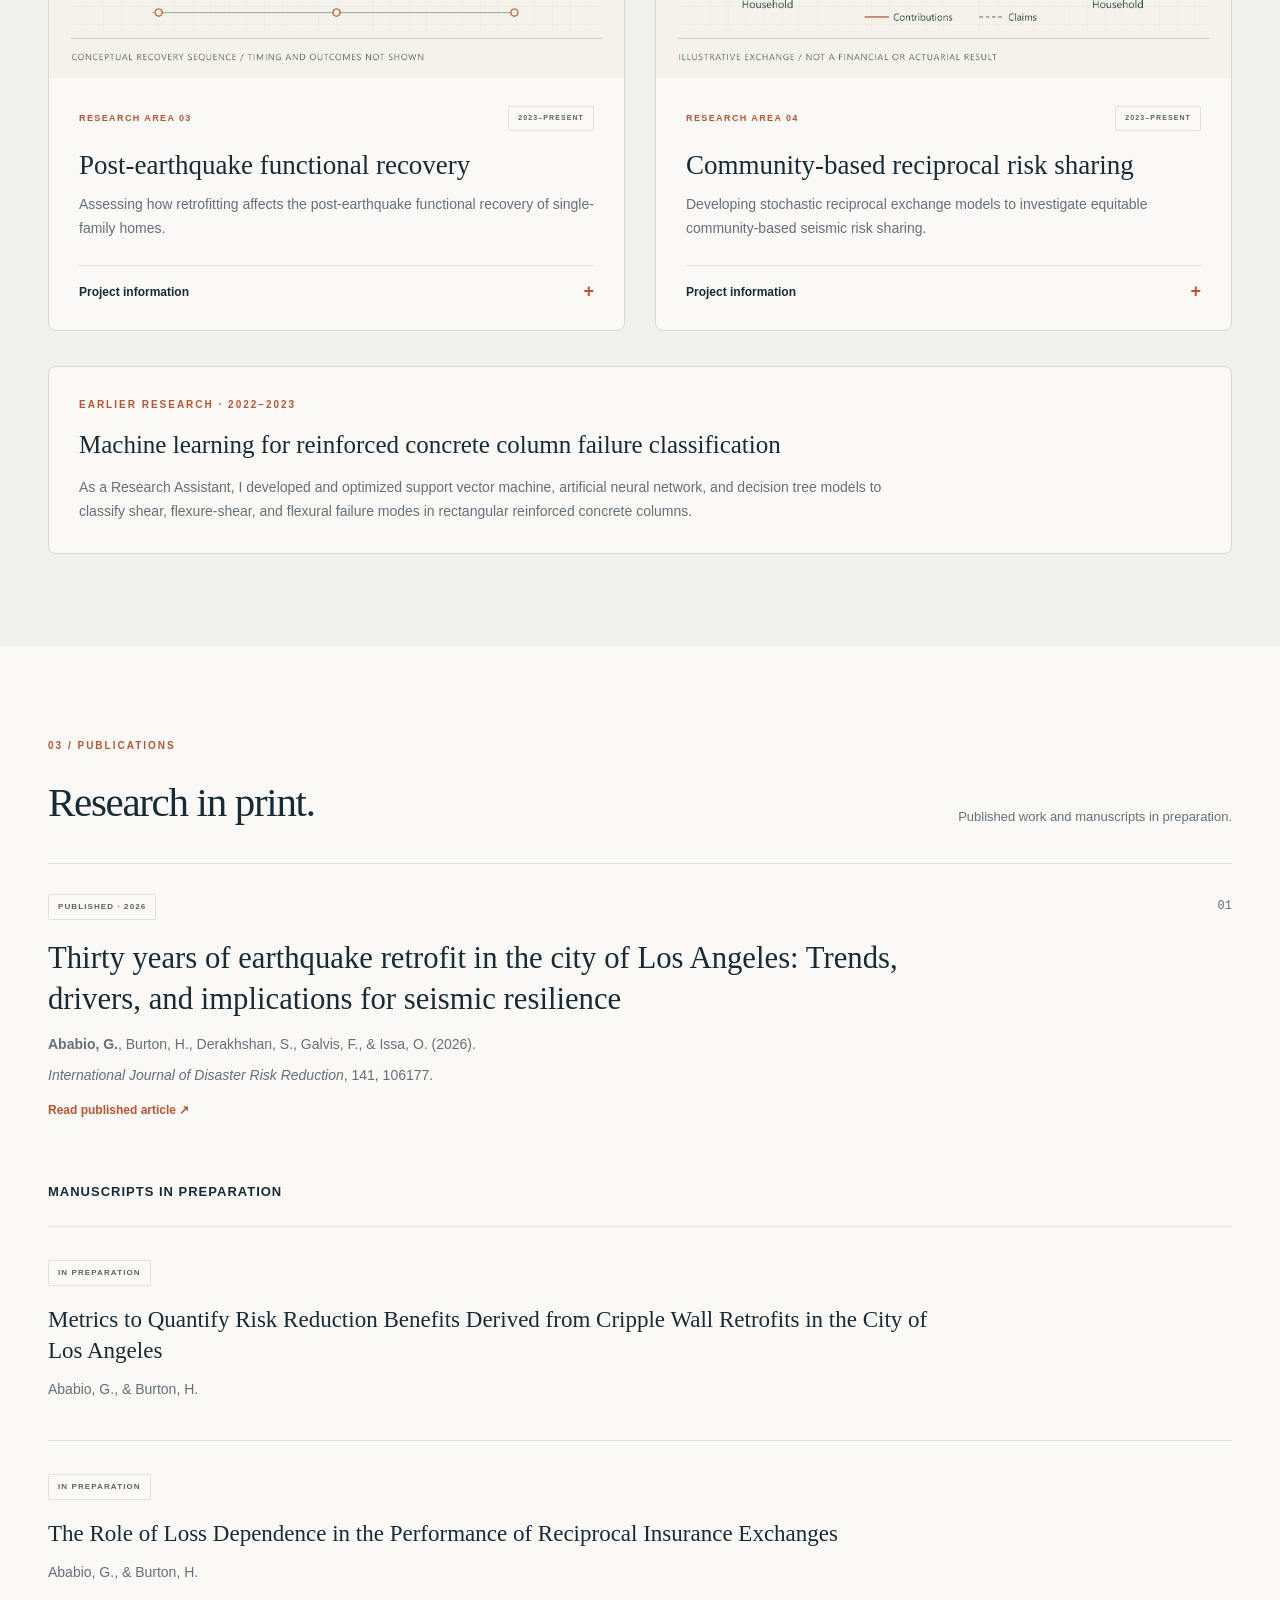
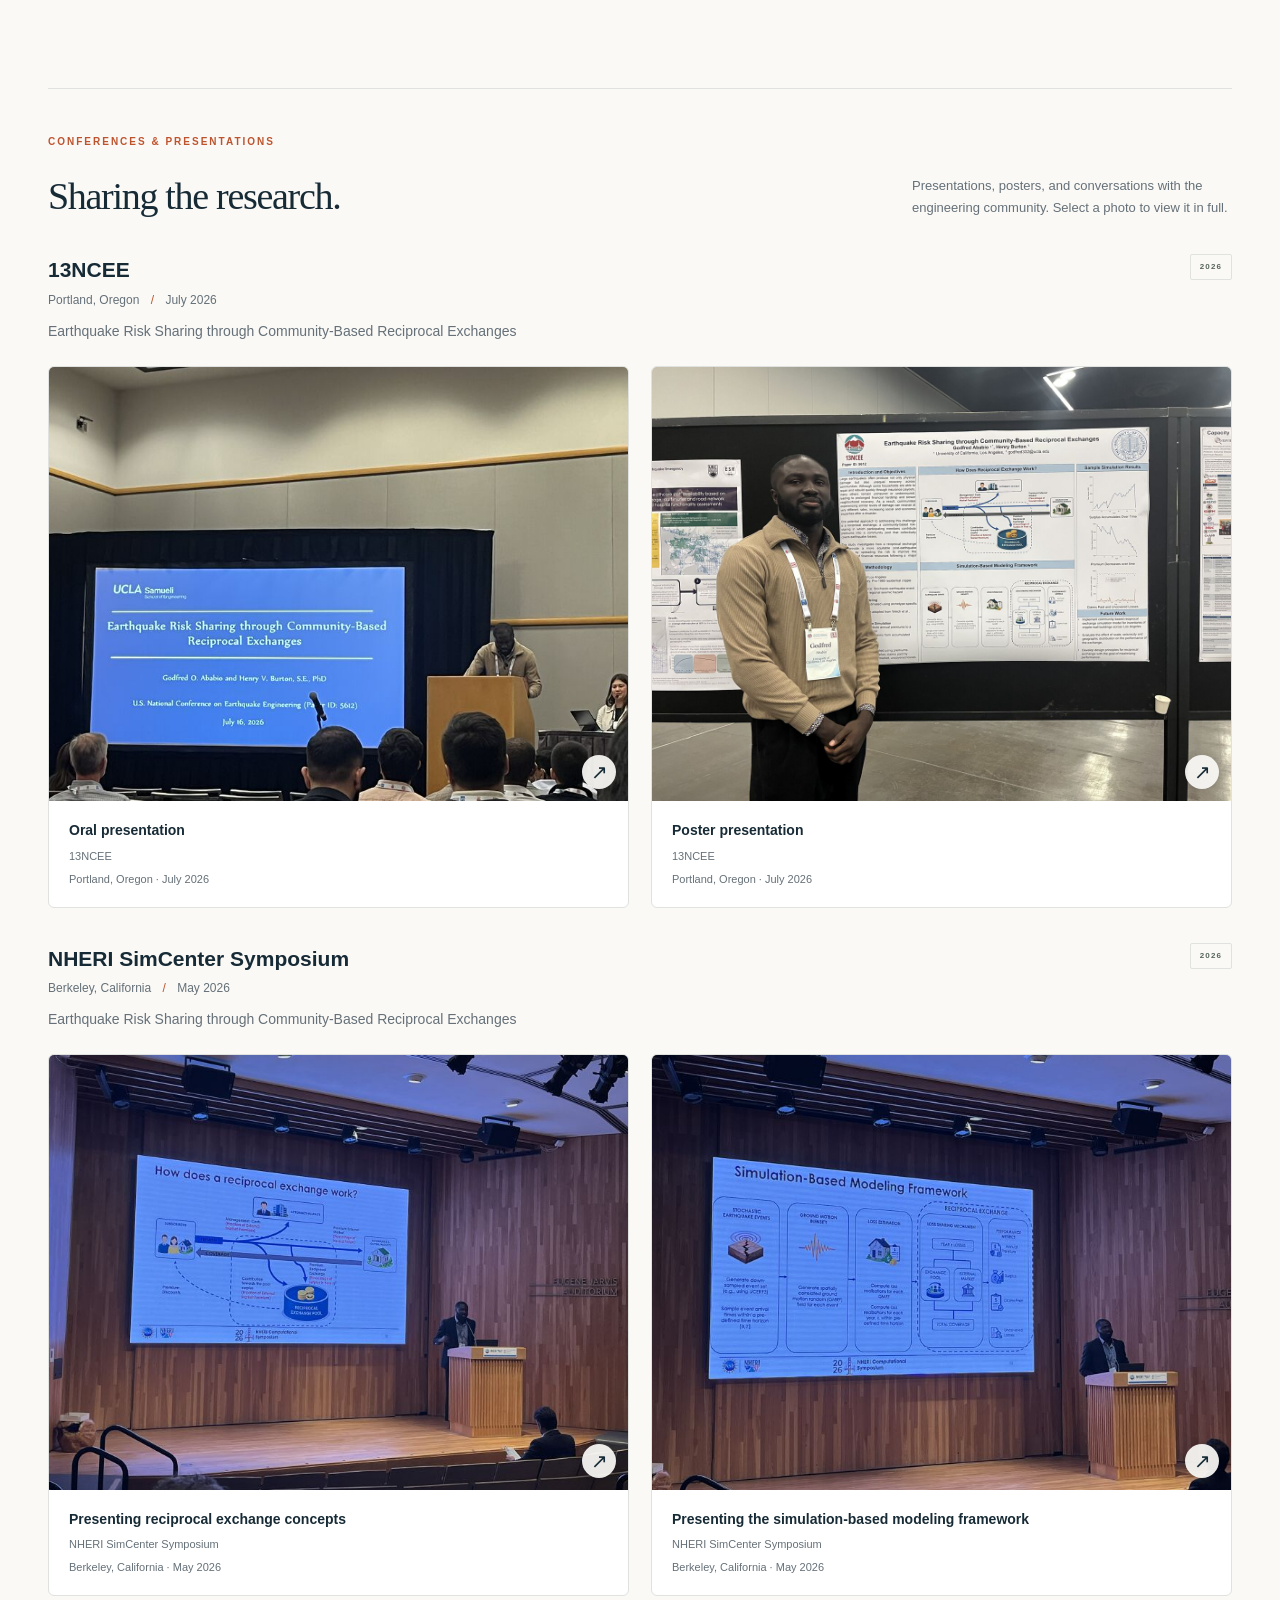
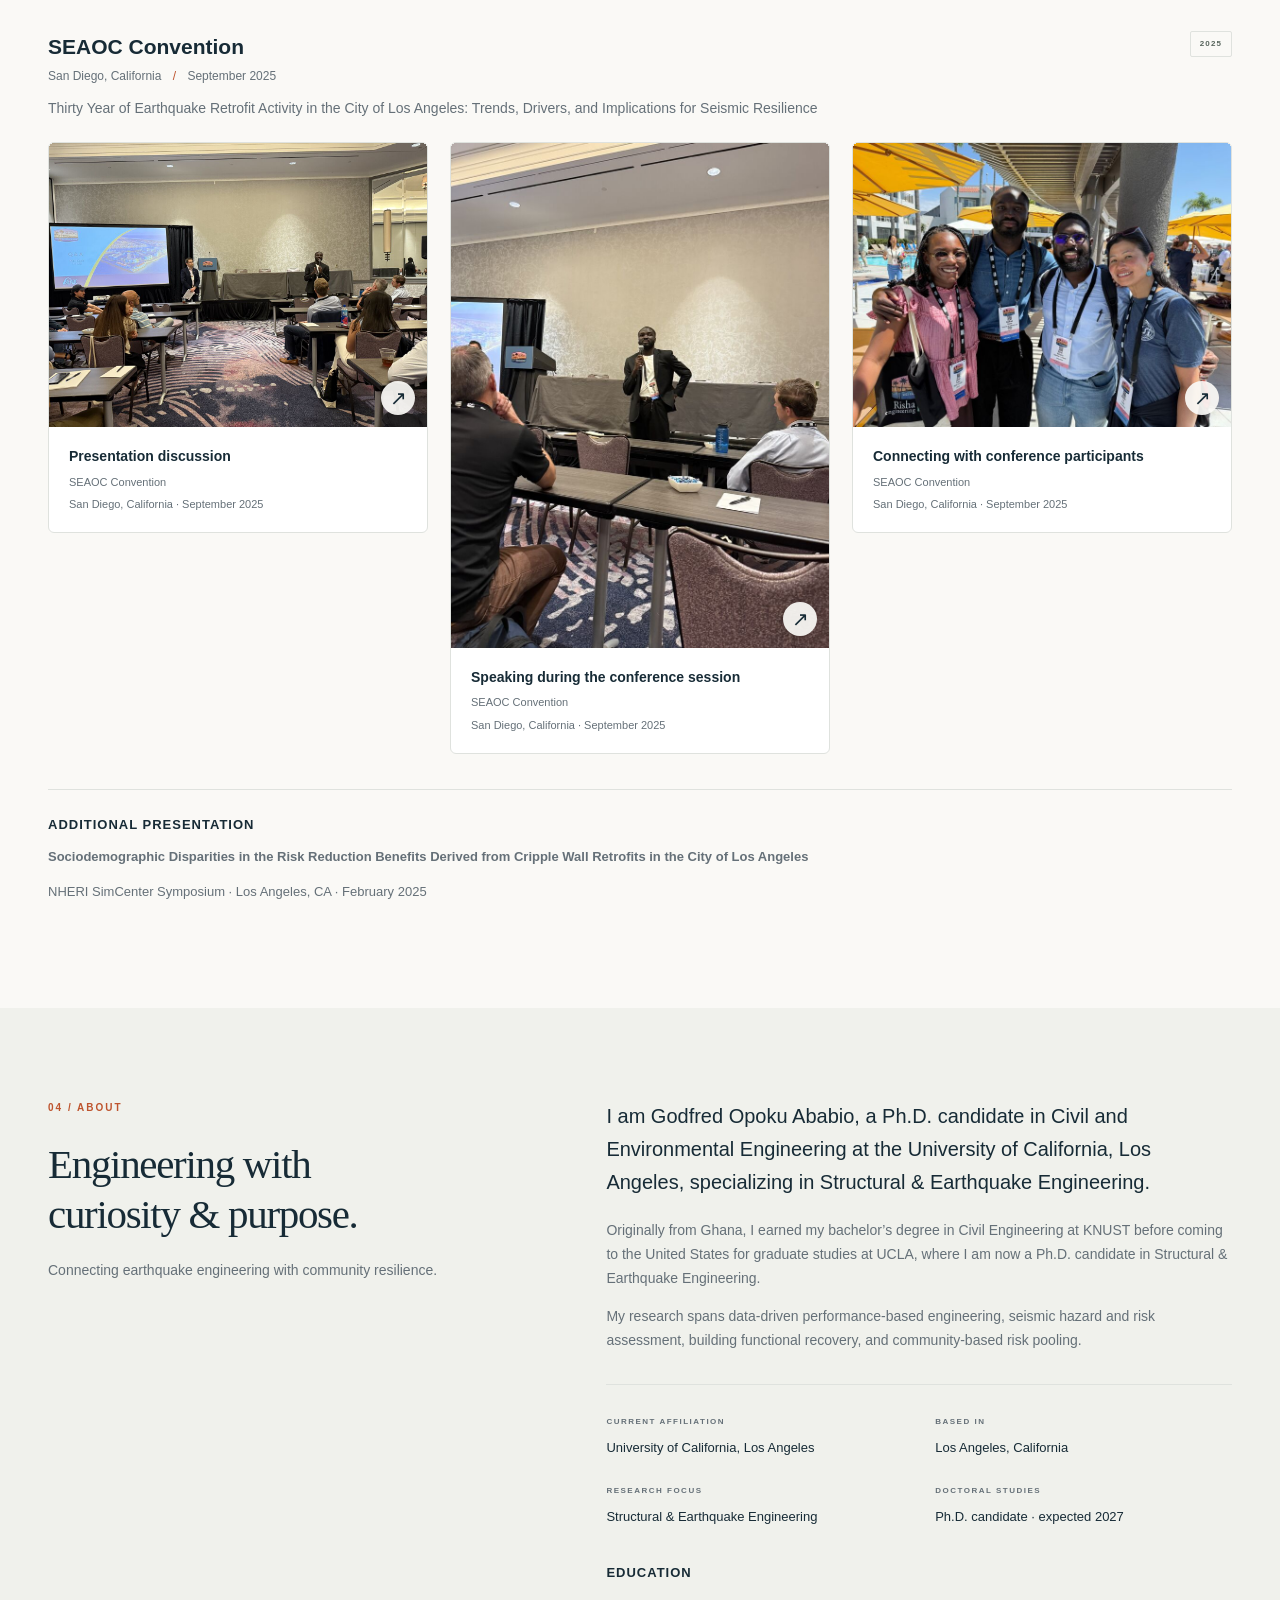
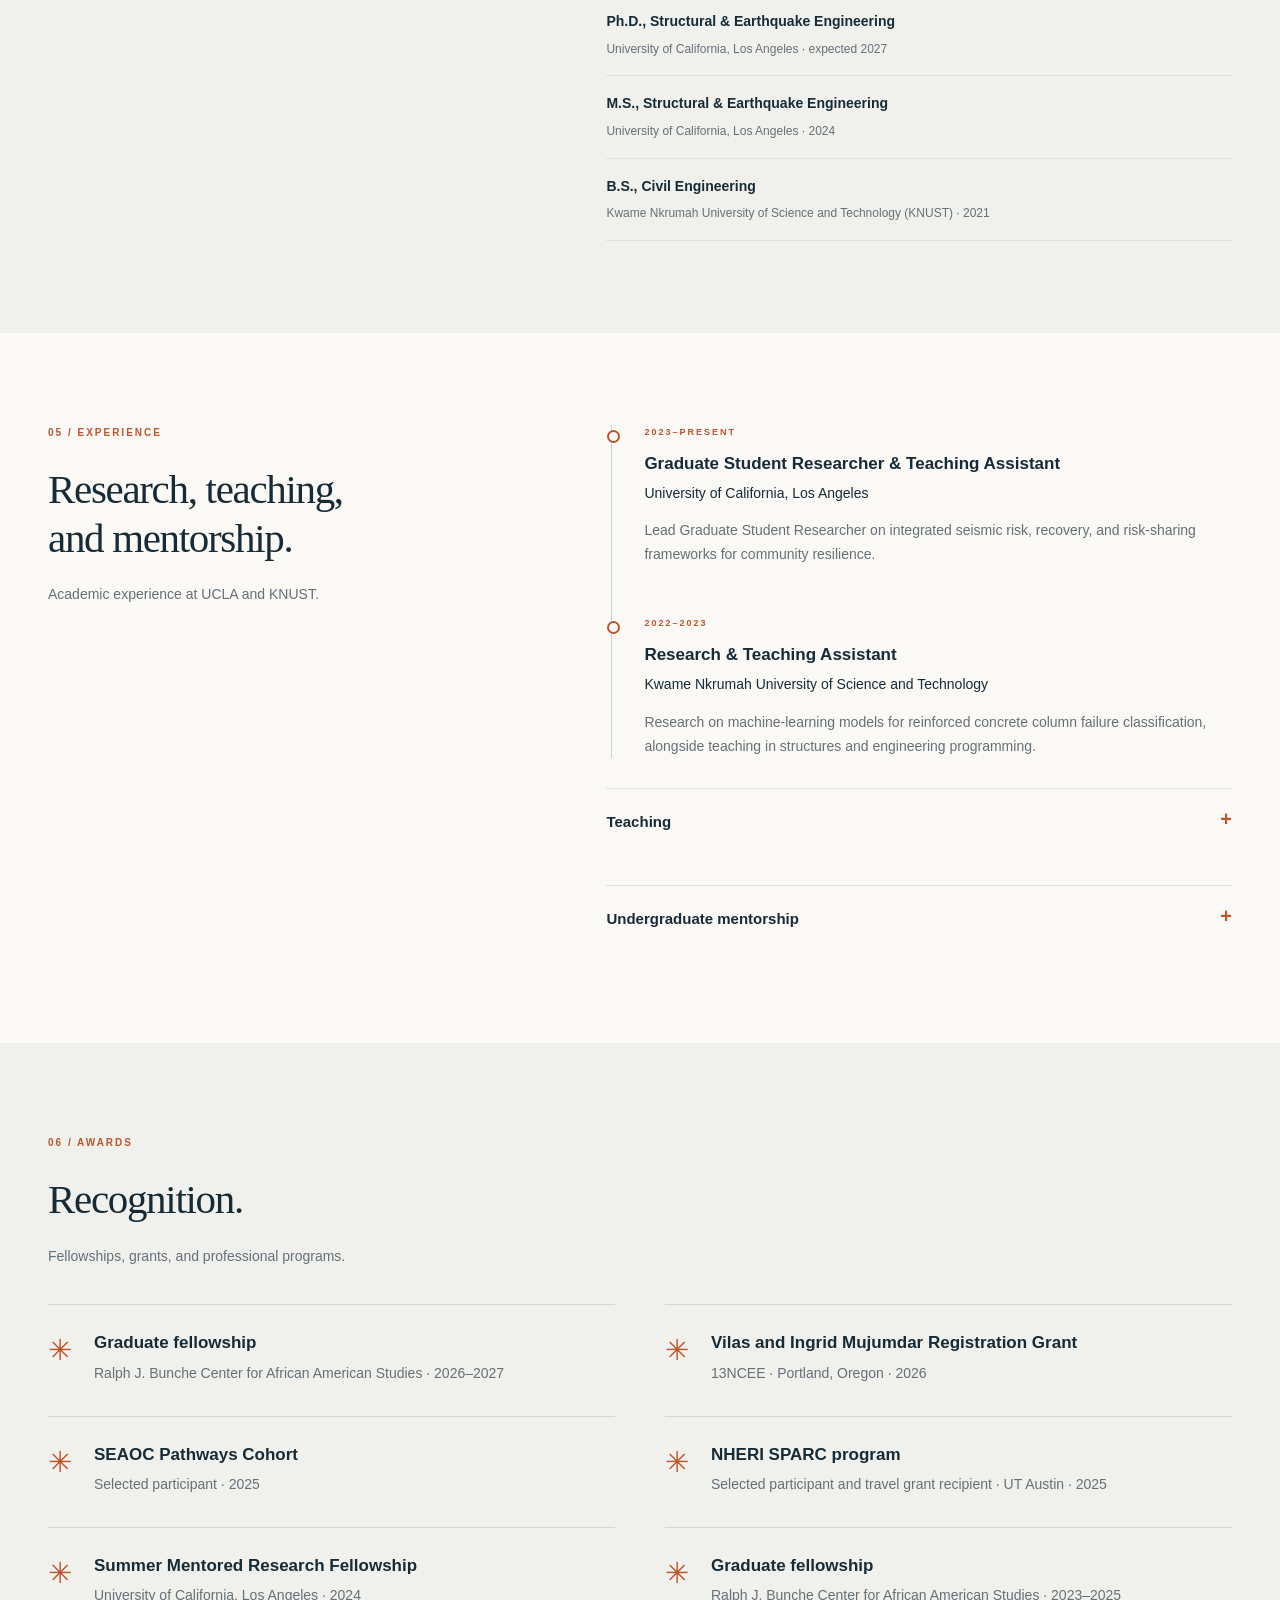
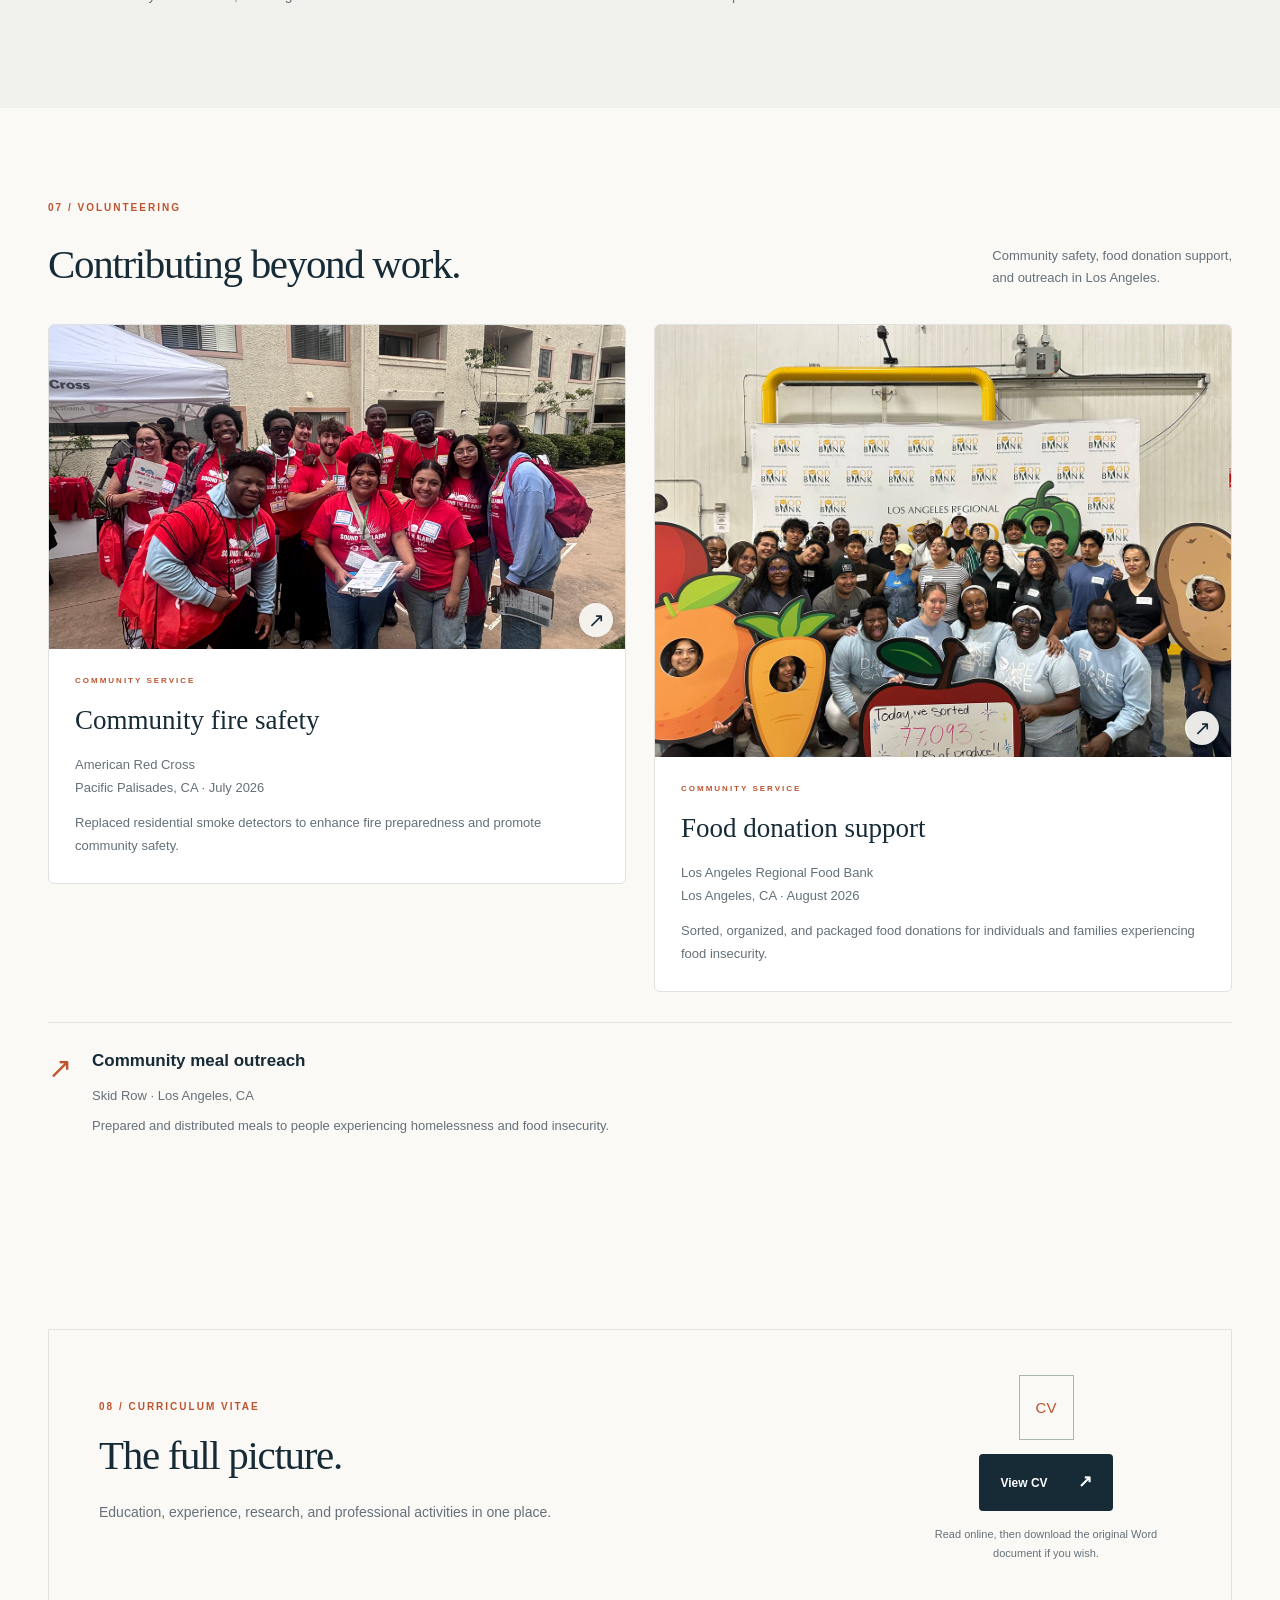
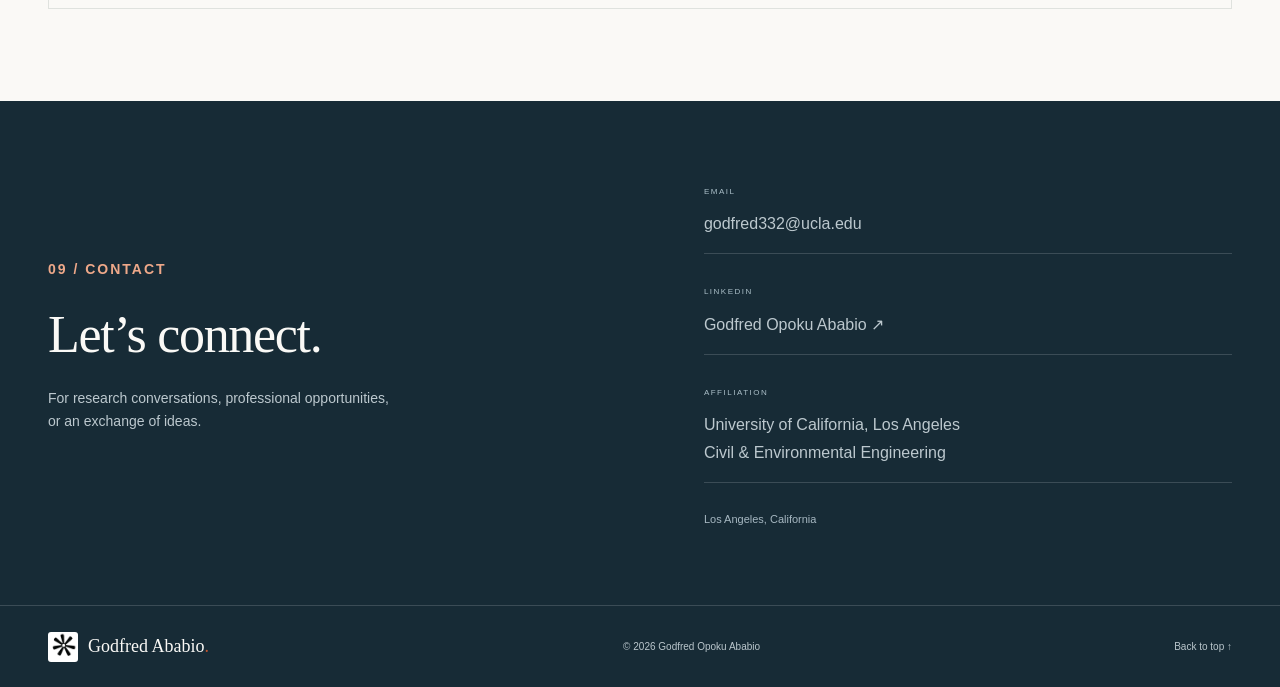
==== commit 24907b62: "Let visitors read CV before downloading" ====
--- a/index.html
+++ b/index.html
@@ -24,6 +24,6 @@
 
 <section id="about" class="section tinted"><div class="container split-section"><div><p class="eyebrow">04 / ABOUT</p><h2>Engineering with<br>curiosity &amp; purpose.</h2><p class="muted">Connecting earthquake engineering with community resilience.</p></div><div><p class="lead">I am Godfred Opoku Ababio, a Ph.D. candidate in Civil and Environmental Engineering at the University of California, Los Angeles, specializing in Structural & Earthquake Engineering.</p><p class="muted">Originally from Ghana, I earned my bachelor’s degree in Civil Engineering at KNUST before coming to the United States for graduate studies at UCLA, where I am now a Ph.D. candidate in Structural &amp; Earthquake Engineering.</p><p class="muted">My research spans data-driven performance-based engineering, seismic hazard and risk assessment, building functional recovery, and community-based risk pooling.</p><div class="facts"><div><span>CURRENT AFFILIATION</span>University of California, Los Angeles</div><div><span>BASED IN</span>Los Angeles, California</div><div><span>RESEARCH FOCUS</span>Structural &amp; Earthquake Engineering</div><div><span>DOCTORAL STUDIES</span>Ph.D. candidate · expected 2027</div></div><div class="education"><h3>Education</h3><ul class="content-list"><li><strong>Ph.D., Structural &amp; Earthquake Engineering</strong><span>University of California, Los Angeles · expected 2027</span></li><li><strong>M.S., Structural &amp; Earthquake Engineering</strong><span>University of California, Los Angeles · 2024</span></li><li><strong>B.S., Civil Engineering</strong><span>Kwame Nkrumah University of Science and Technology (KNUST) · 2021</span></li></ul></div></div></div></section><section id="experience" class="section"><div class="container split-section"><div><p class="eyebrow">05 / EXPERIENCE</p><h2>Research, teaching,<br>and mentorship.</h2><p class="muted">Academic experience at UCLA and KNUST.</p></div><div><div class="timeline"><article><p class="eyebrow">2023–PRESENT</p><h3>Graduate Student Researcher &amp; Teaching Assistant</h3><p>University of California, Los Angeles</p><p class="muted">Lead Graduate Student Researcher on integrated seismic risk, recovery, and risk-sharing frameworks for community resilience.</p></article><article><p class="eyebrow">2022–2023</p><h3>Research &amp; Teaching Assistant</h3><p>Kwame Nkrumah University of Science and Technology</p><p class="muted">Research on machine-learning models for reinforced concrete column failure classification, alongside teaching in structures and engineering programming.</p></article></div><details class="section-disclosure"><summary>Teaching <span aria-hidden="true">+</span></summary><ul class="content-list"><li><strong>Teaching Assistant · C&amp;EE 144 — Structural System Design</strong><span>UCLA · Spring 2026</span><p>Seismic and wind design criteria; reinforced concrete, mass timber, and wood design.</p></li><li><strong>Co-Instructor · CE 151 — Elementary Structures</strong><span>KNUST · January–April 2022</span><p>Structures and loads, determinate structures and trusses, internal forces, cables and arches, and influence lines.</p></li><li><strong>Teaching Assistant · CE 255 — Theory of Structures</strong><span>KNUST · June–August 2022</span><p>Conjugate beam, moment-area, and virtual work methods for beams and trusses.</p></li><li><strong>Teaching Assistant · CE 257 — Python Programming for Engineers</strong><span>KNUST · June–August 2022</span><p>Control structures, functions, NumPy, Pandas, and Matplotlib.</p></li><li><strong>Teaching Assistant · CE 351 — Structural Analysis</strong><span>KNUST · January–April 2022</span><p>Moment distribution, slope-displacement, the three-moment equation, and Castigliano’s second theorem.</p></li></ul></details><details class="section-disclosure"><summary>Undergraduate mentorship <span aria-hidden="true">+</span></summary><ul class="content-list"><li><strong>UCLA-HBCU Summer program · 2026</strong><p>Co-supervised Gantt Essence from Howard University in evaluating retrofit effects on post-earthquake functional recovery of single-family dwellings in Los Angeles.</p></li><li><strong>Ralph J. Bunche Center fellowship · 2025</strong><p>Co-supervised Ammaarah Gage in developing equitable earthquake risk and resilience solutions.</p></li></ul></details></div></div></section>
 <section class="section tinted"><div class="container awards-panel"><div id="awards"><p class="eyebrow">06 / AWARDS</p><h2>Recognition.</h2><p class="muted">Fellowships, grants, and professional programs.</p><div class="detail-card"><span class="detail-symbol" aria-hidden="true">✳</span><div><h3>Graduate fellowship</h3><p>Ralph J. Bunche Center for African American Studies · 2026–2027</p></div></div><div class="detail-card"><span class="detail-symbol" aria-hidden="true">✳</span><div><h3>Vilas and Ingrid Mujumdar Registration Grant</h3><p>13NCEE · Portland, Oregon · 2026</p></div></div><div class="detail-card"><span class="detail-symbol" aria-hidden="true">✳</span><div><h3>SEAOC Pathways Cohort</h3><p>Selected participant · 2025</p></div></div><div class="detail-card"><span class="detail-symbol" aria-hidden="true">✳</span><div><h3>NHERI SPARC program</h3><p>Selected participant and travel grant recipient · UT Austin · 2025</p></div></div><div class="detail-card"><span class="detail-symbol" aria-hidden="true">✳</span><div><h3>Summer Mentored Research Fellowship</h3><p>University of California, Los Angeles · 2024</p></div></div><div class="detail-card"><span class="detail-symbol" aria-hidden="true">✳</span><div><h3>Graduate fellowship</h3><p>Ralph J. Bunche Center for African American Studies · 2023–2025</p></div></div></div></div></section><section id="volunteering" class="section volunteering-section"><div class="container"><div class="section-title-row"><div><p class="eyebrow">07 / VOLUNTEERING</p><h2>Contributing beyond work.</h2></div><p>Community safety, food donation support,<br>and outreach in Los Angeles.</p></div><div class="volunteer-grid"><figure class="volunteer-card"><a class="gallery-image-link" href="assets/images/volunteering/red-cross.jpeg" data-gallery aria-label="View full photo: American Red Cross · Pacific Palisades, CA · July 2026"><img src="assets/images/volunteering/red-cross.jpeg" width="4032" height="2268" alt="Volunteer group at American Red Cross" loading="lazy" decoding="async"><span class="photo-expand" aria-hidden="true">↗</span></a><figcaption><p class="eyebrow">COMMUNITY SERVICE</p><h3>Community fire safety</h3><p class="volunteer-caption">American Red Cross<br>Pacific Palisades, CA · July 2026</p><p>Replaced residential smoke detectors to enhance fire preparedness and promote community safety.</p></figcaption></figure><figure class="volunteer-card"><a class="gallery-image-link" href="assets/images/volunteering/food-bank.JPG" data-gallery aria-label="View full photo: Los Angeles Regional Food Bank · Los Angeles, CA · August 2026"><img src="assets/images/volunteering/food-bank.JPG" width="1280" height="960" alt="Volunteer group at Los Angeles Regional Food Bank" loading="lazy" decoding="async"><span class="photo-expand" aria-hidden="true">↗</span></a><figcaption><p class="eyebrow">COMMUNITY SERVICE</p><h3>Food donation support</h3><p class="volunteer-caption">Los Angeles Regional Food Bank<br>Los Angeles, CA · August 2026</p><p>Sorted, organized, and packaged food donations for individuals and families experiencing food insecurity.</p></figcaption></figure></div><div class="service-note"><span class="detail-symbol" aria-hidden="true">↗</span><div><h3>Community meal outreach</h3><p>Skid Row · Los Angeles, CA</p><p>Prepared and distributed meals to people experiencing homelessness and food insecurity.</p></div></div></div></section>
-<section id="cv" class="section"><div class="container cv-panel"><div><p class="eyebrow">08 / CURRICULUM VITAE</p><h2>The full picture.</h2><p class="muted">Education, experience, research, and professional activities in one place.</p></div><div class="cv-action"><span class="document-icon" aria-hidden="true">CV ↓</span><a class="button" href="assets/documents/Ababio_CV.docx" download="Ababio_CV.docx">Download CV (Word) <span aria-hidden="true">↓</span></a><p>Original curriculum vitae · DOCX</p></div></div></section>
+<section id="cv" class="section"><div class="container cv-panel"><div><p class="eyebrow">08 / CURRICULUM VITAE</p><h2>The full picture.</h2><p class="muted">Education, experience, research, and professional activities in one place.</p></div><div class="cv-action"><span class="document-icon" aria-hidden="true">CV</span><a class="button" href="cv.html">View CV <span aria-hidden="true">↗</span></a><p>Read online, then download the original Word document if you wish.</p></div></div></section>
 <section id="contact" class="contact"><div class="container contact-grid"><div><p class="eyebrow">09 / CONTACT</p><h2>Let’s connect.</h2><p>For research conversations, professional opportunities,<br>or an exchange of ideas.</p></div><div><div class="contact-item"><span>EMAIL</span><p><a href="mailto:godfred332@ucla.edu">godfred332@ucla.edu</a></p></div><div class="contact-item"><span>LINKEDIN</span><p><a href="https://www.linkedin.com/in/godfred-opoku-ababio-276928185" target="_blank" rel="noopener noreferrer" aria-label="Godfred Opoku Ababio on LinkedIn (opens in a new tab)">Godfred Opoku Ababio ↗</a></p></div><div class="contact-item"><span>AFFILIATION</span><p>University of California, Los Angeles<br>Civil &amp; Environmental Engineering</p></div><small>Los Angeles, California</small></div></div></section></main><dialog class="photo-dialog" aria-labelledby="photo-dialog-title"><div class="photo-dialog-toolbar"><h2 id="photo-dialog-title">Event photograph</h2><button class="photo-close" type="button" aria-label="Close photo viewer">Close <span aria-hidden="true">×</span></button></div><p class="photo-loading" role="status" hidden>Loading photograph…</p><img class="photo-dialog-image" alt="" hidden><p class="photo-dialog-caption"></p><div class="photo-dialog-controls"><button type="button" class="photo-previous" aria-label="Previous photograph">← Previous</button><span class="photo-dialog-count" aria-live="polite"></span><button type="button" class="photo-next" aria-label="Next photograph">Next →</button></div></dialog>
 <footer class="site-footer"><div class="container footer-inner"><a href="#home" class="footer-name"><img class="footer-emblem" src="assets/images/adinkra.png" width="554" height="554" alt="">Godfred Ababio<span>.</span></a><p>© <span id="current-year">2026</span> Godfred Opoku Ababio</p><a href="#home">Back to top ↑</a></div></footer></body></html>
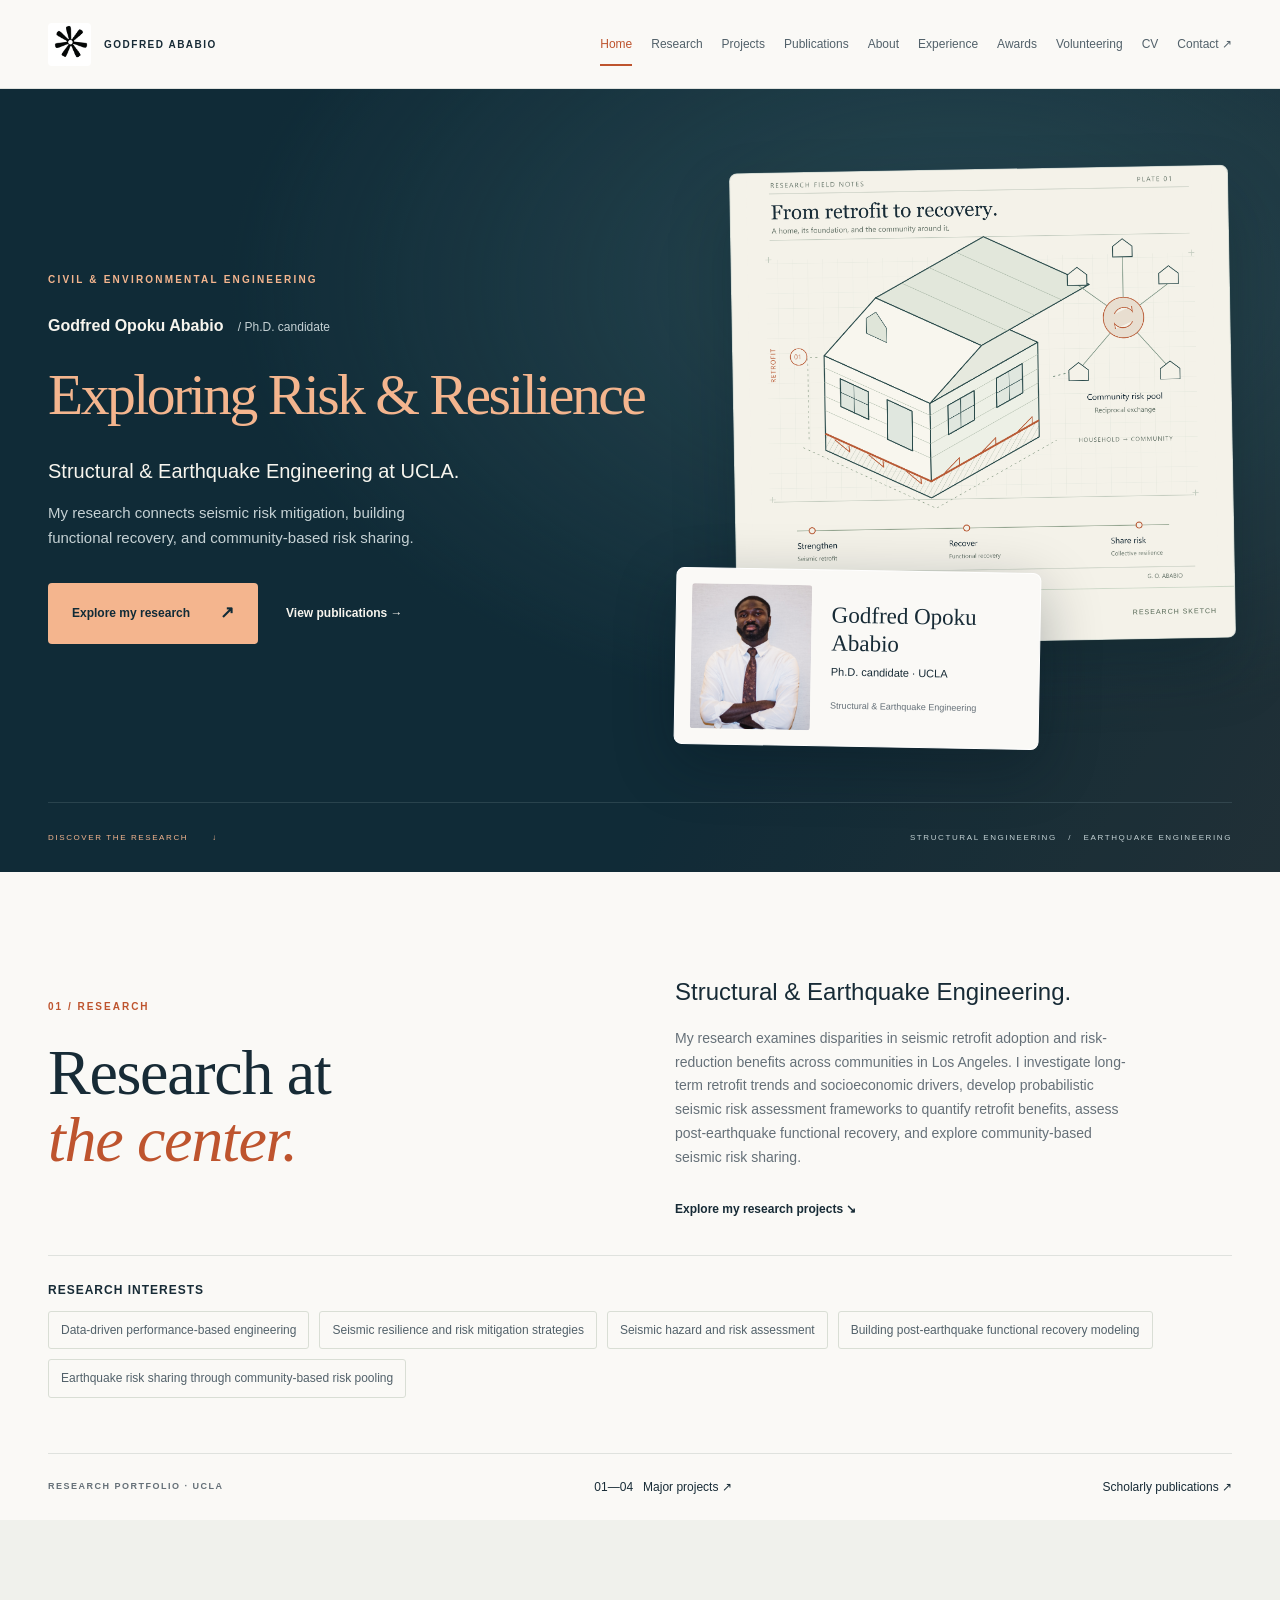
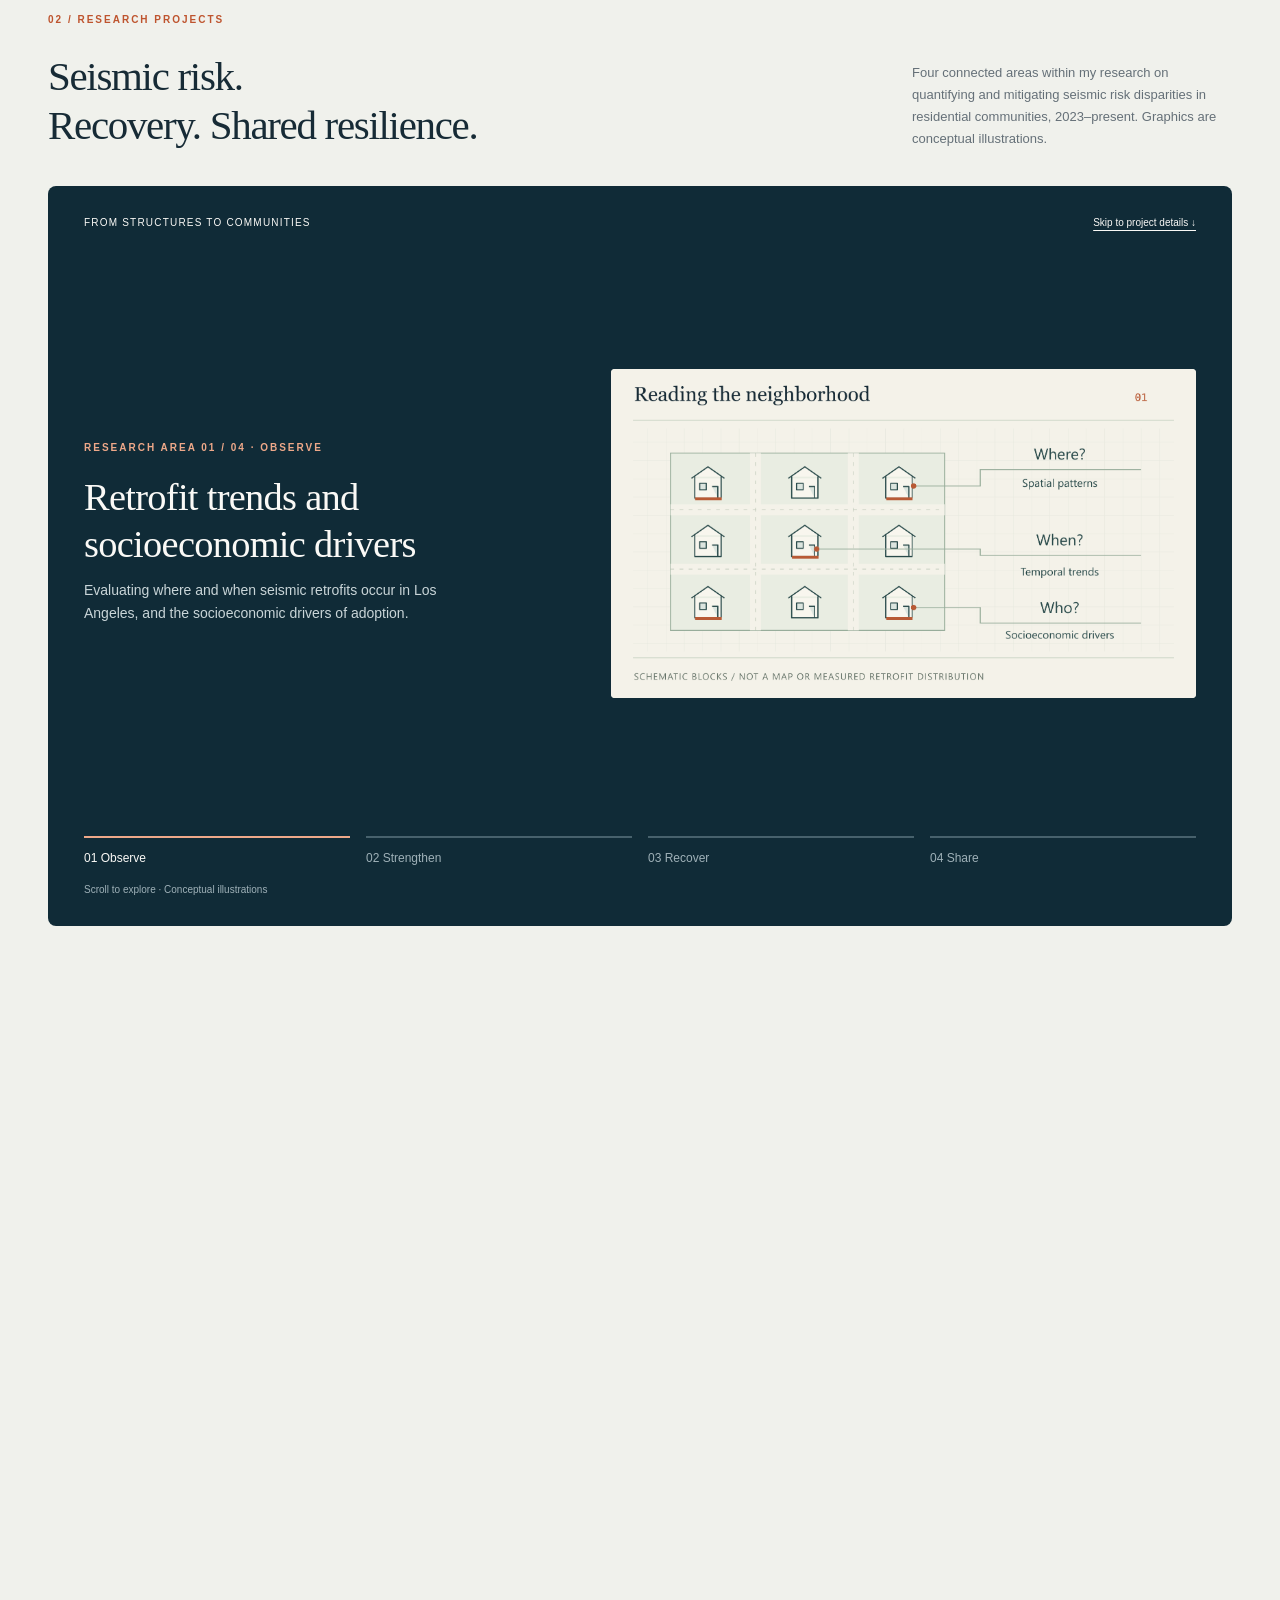
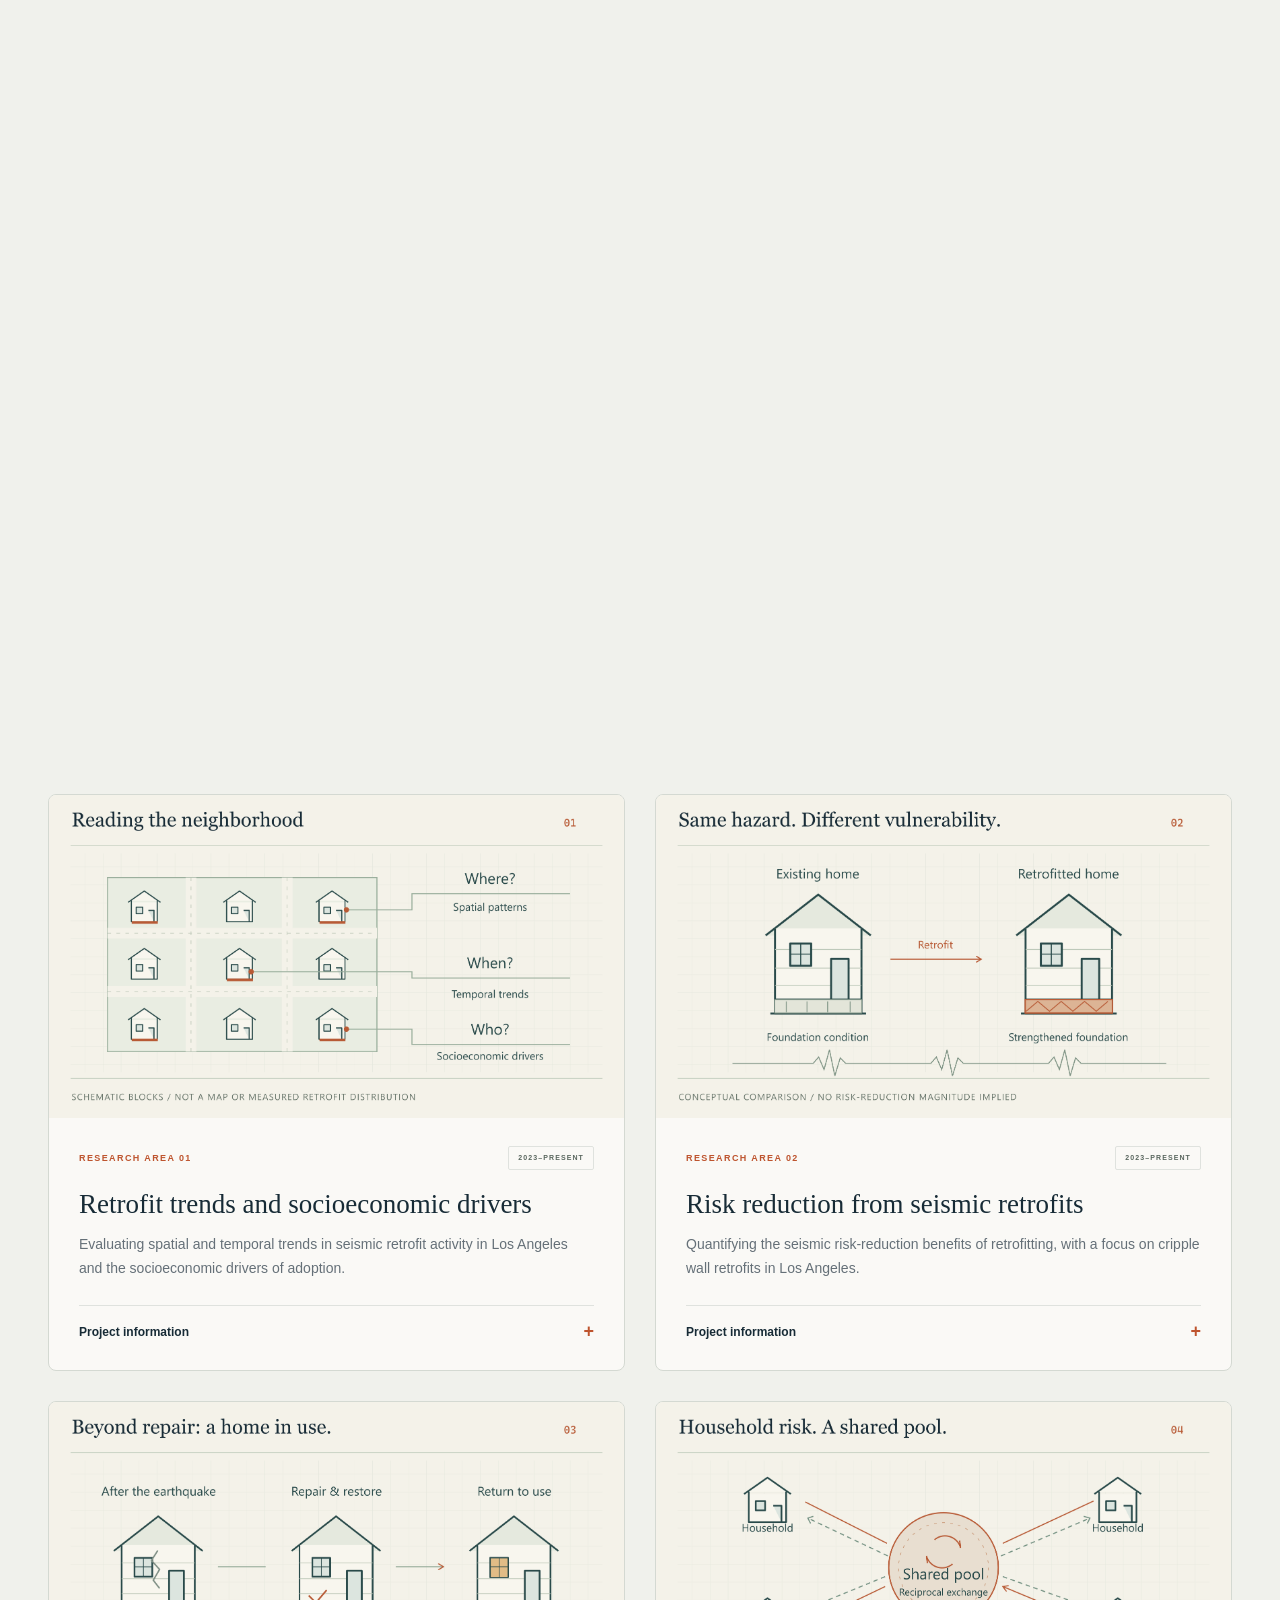
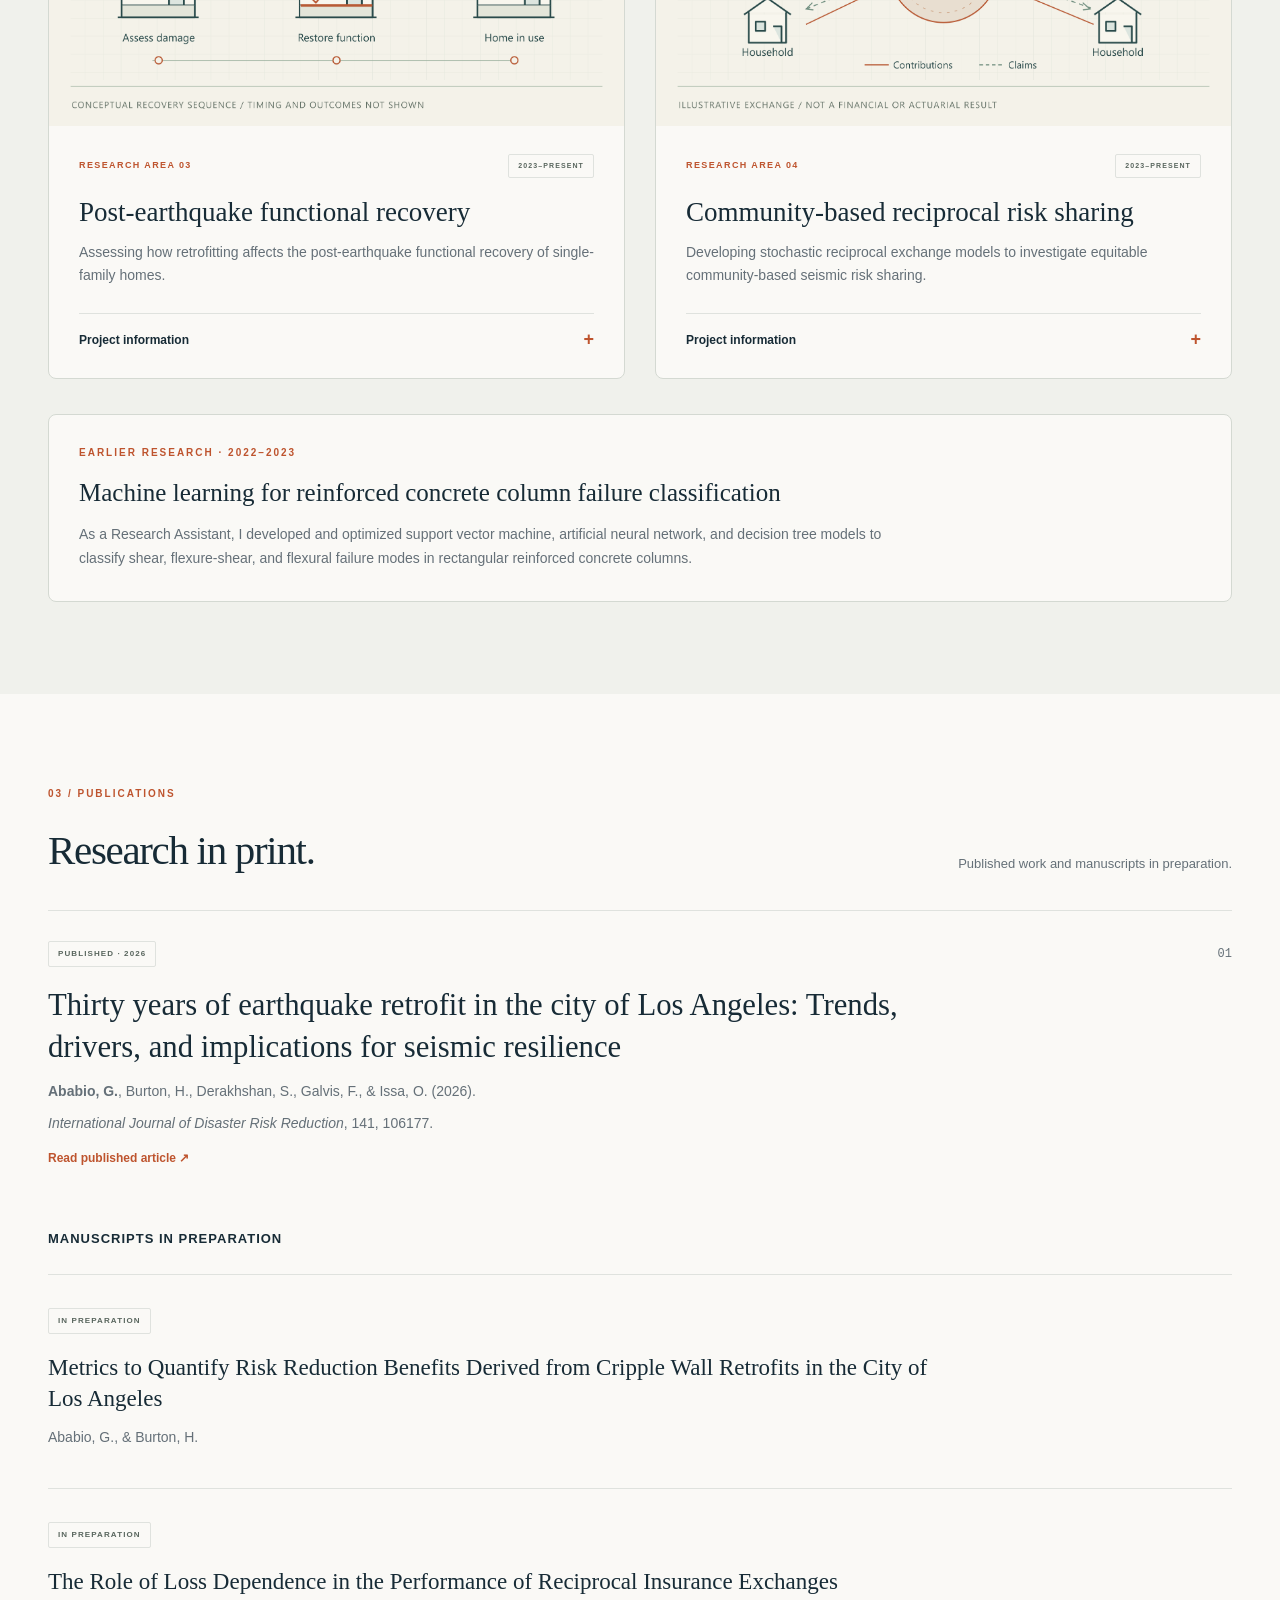
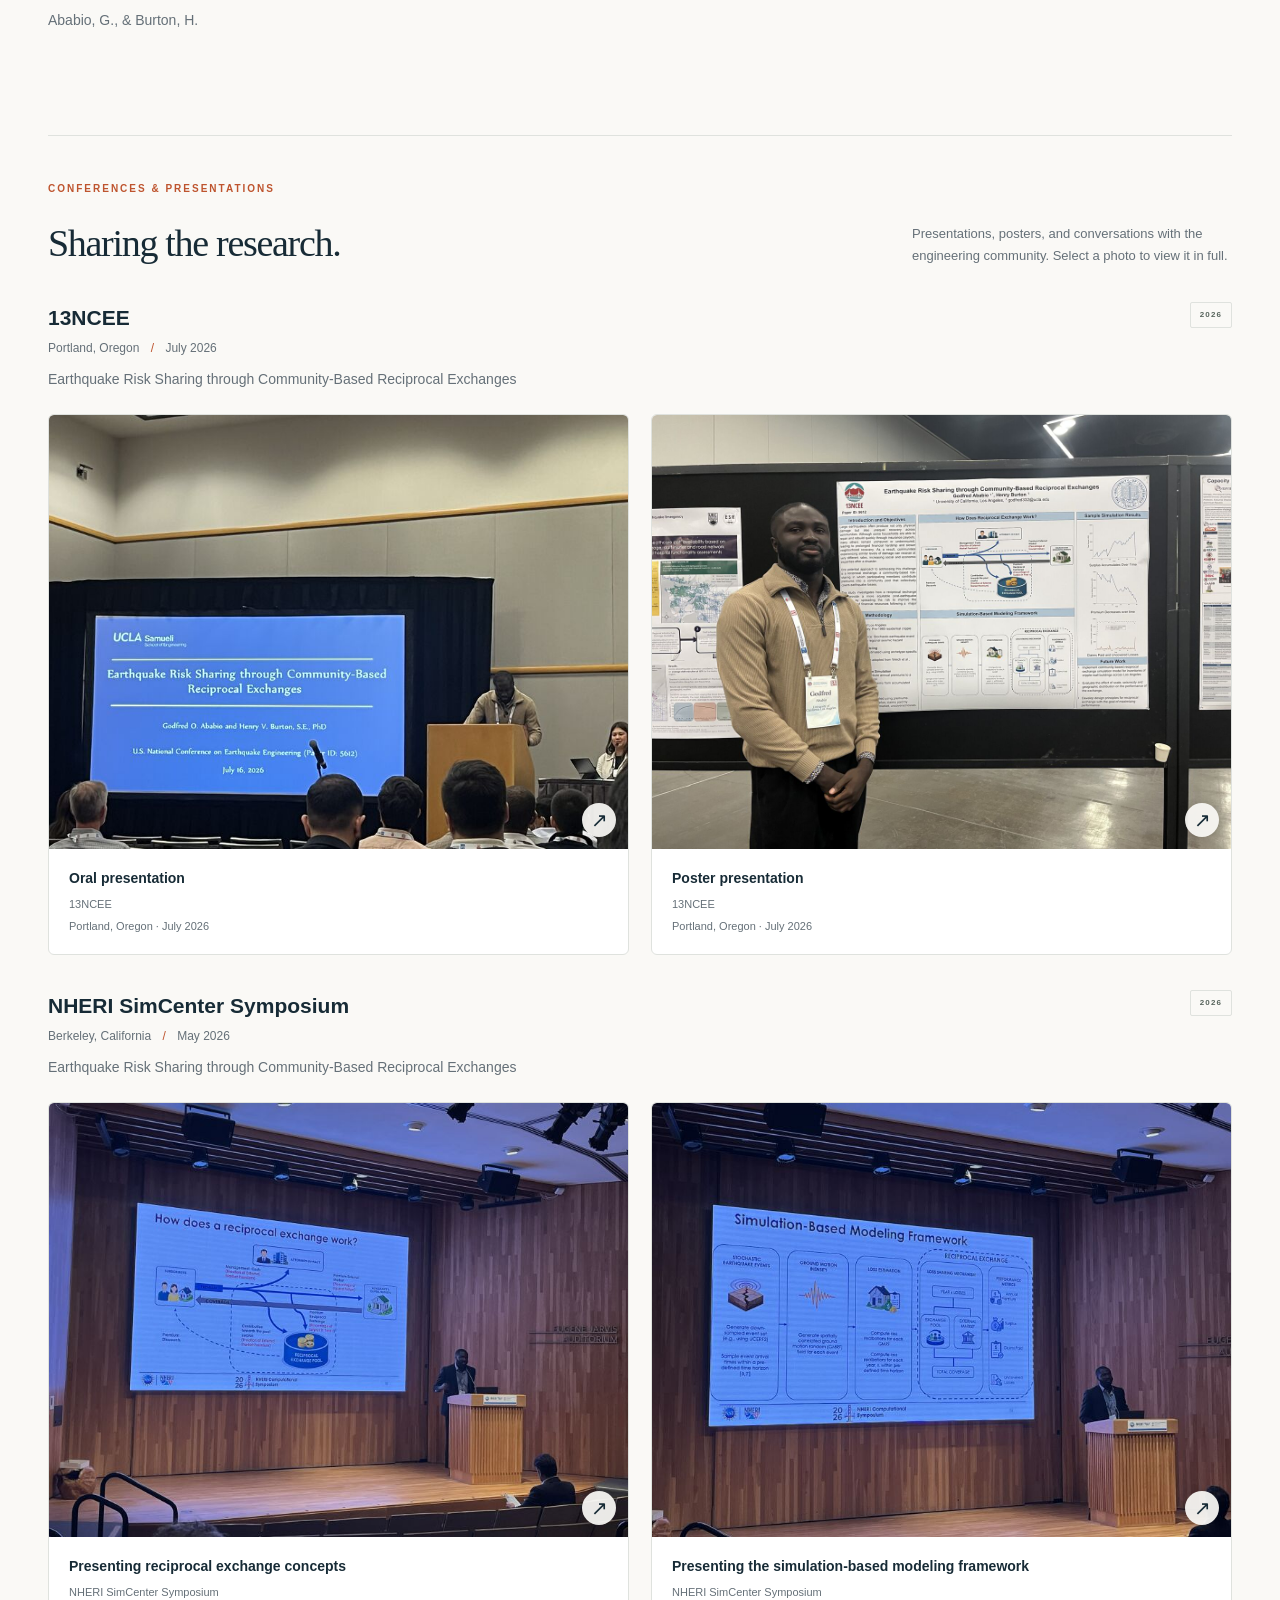
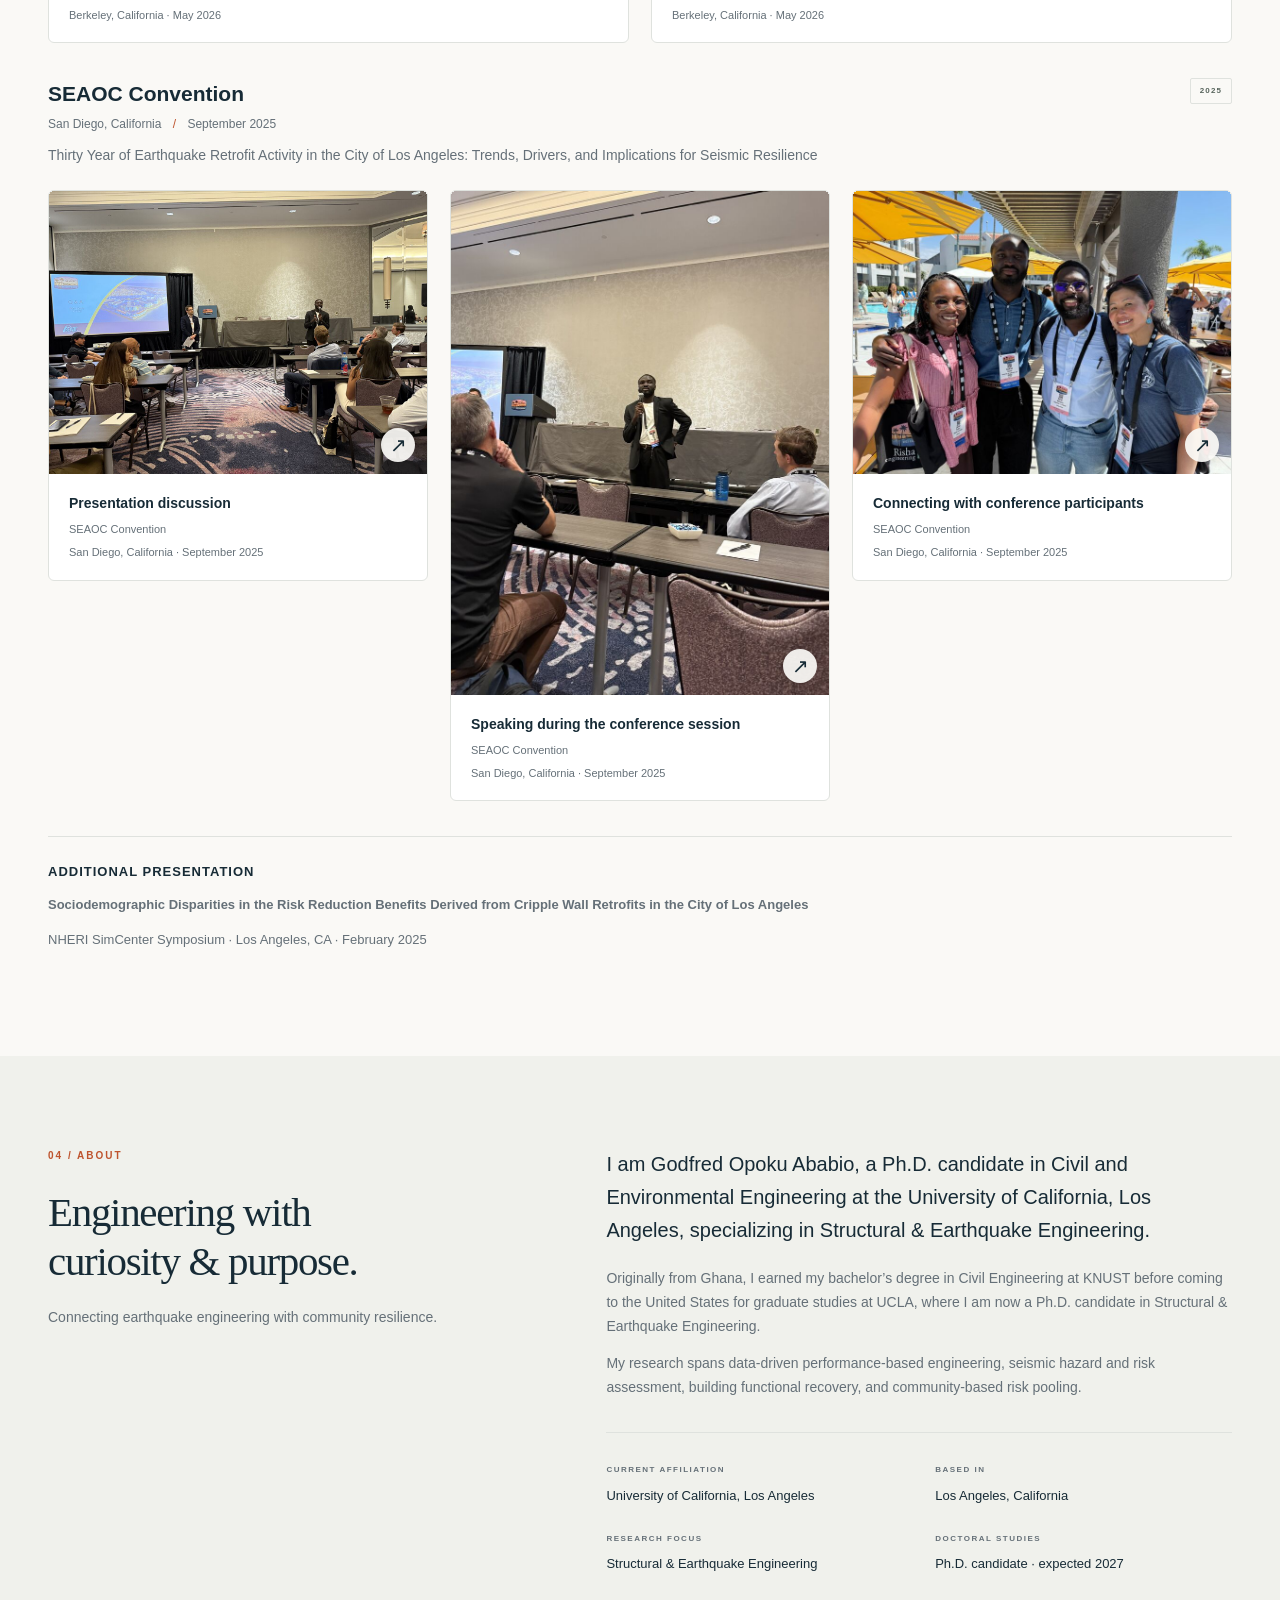
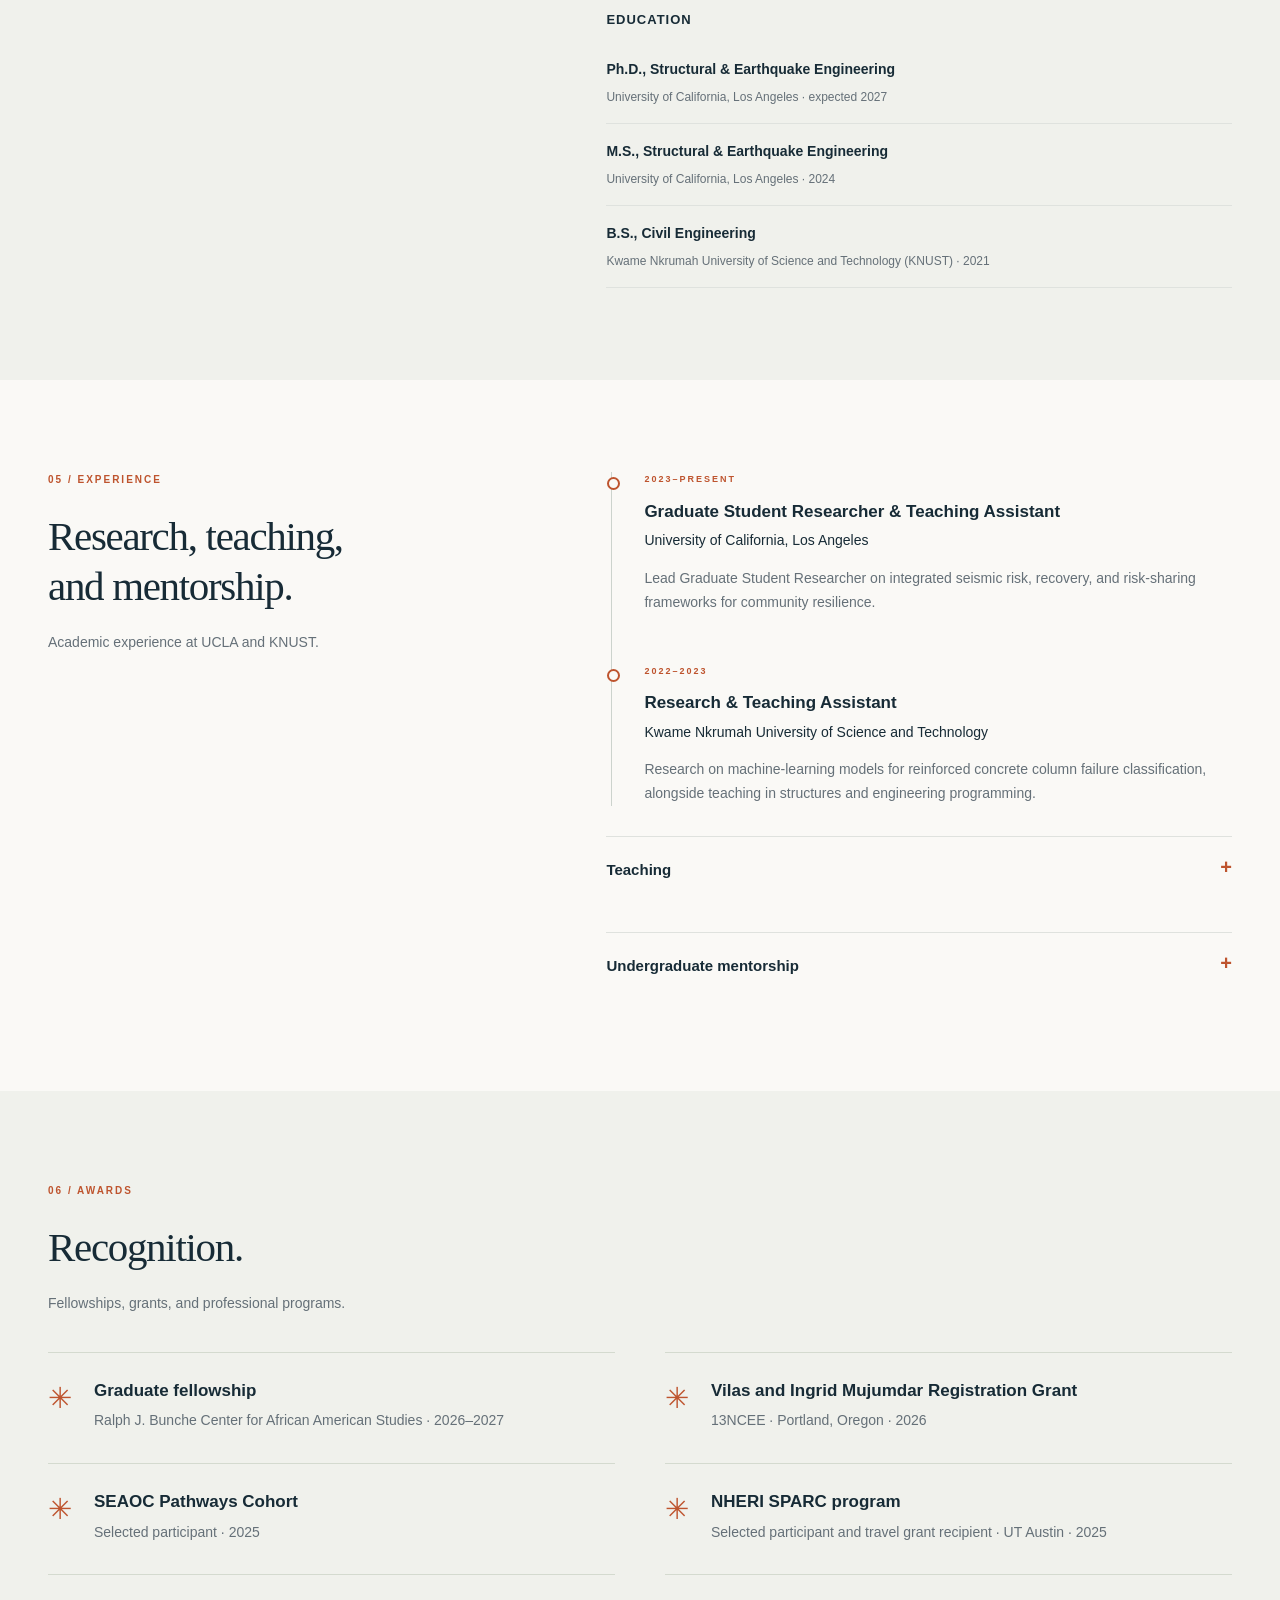
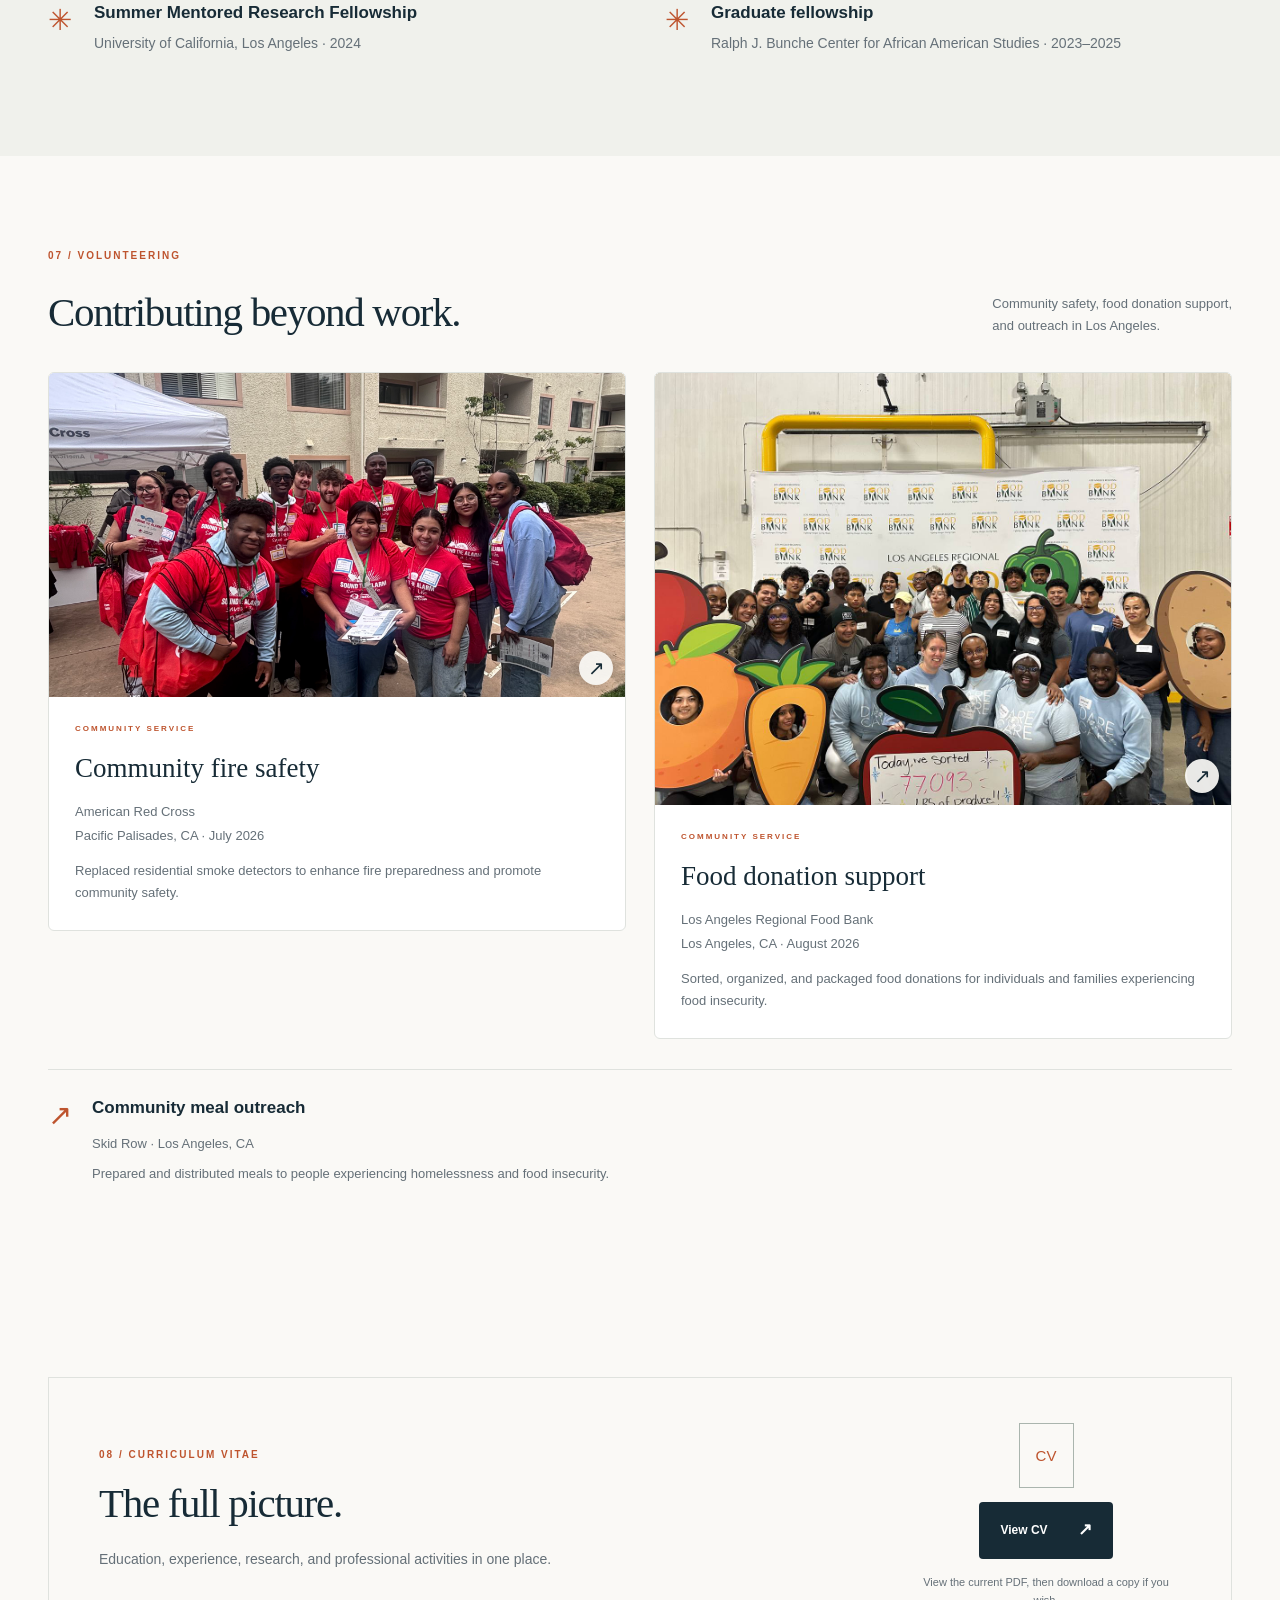
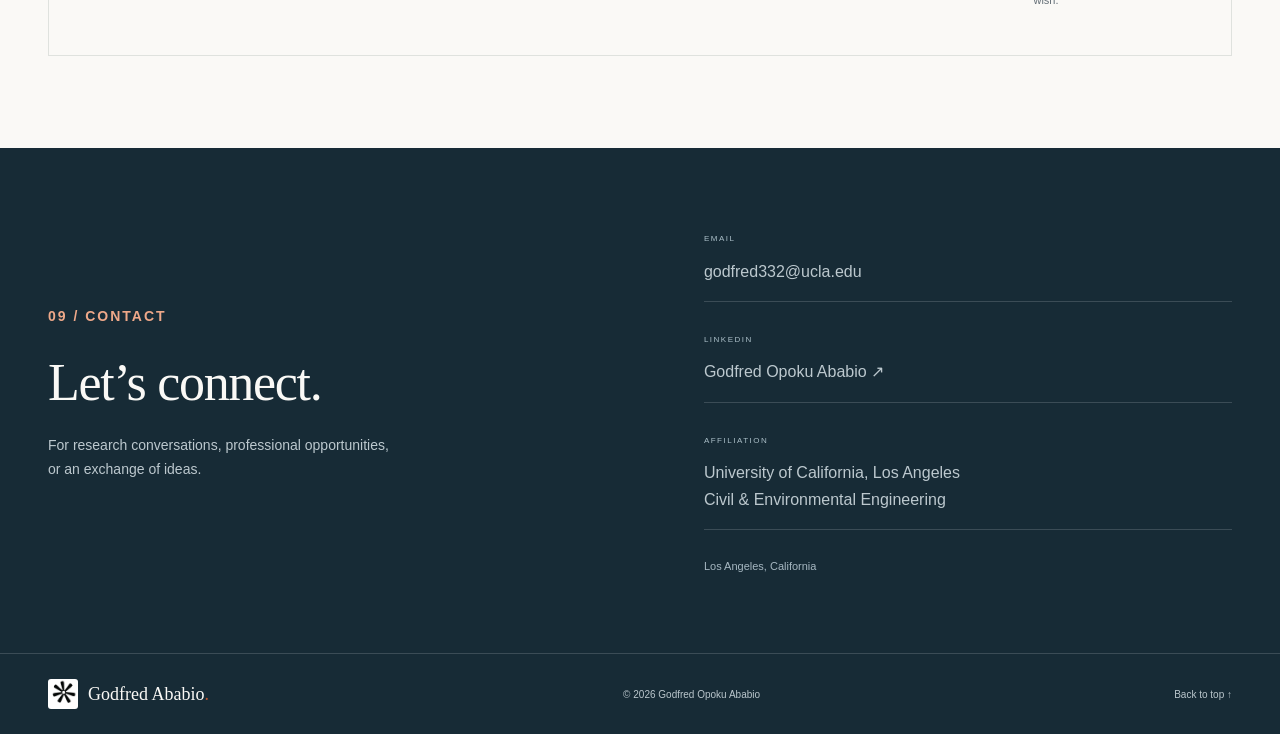
==== commit 79faf105: "Update CV viewer and research summary from revised PDF" ====
--- a/index.html
+++ b/index.html
@@ -17,13 +17,13 @@
 <div class="container hero-footer"><a href="#research">DISCOVER THE RESEARCH <span aria-hidden="true">↓</span></a><span>STRUCTURAL ENGINEERING &nbsp; / &nbsp; EARTHQUAKE ENGINEERING</span></div></section>
 
 <section id="research" class="section research-section"><div class="container">
-<div class="research-heading"><div><p class="eyebrow">01 / RESEARCH</p><h2>Research at<br><em>the center.</em></h2></div><div><p class="lead">Structural &amp; Earthquake Engineering.</p><p class="muted">I develop integrated seismic risk, recovery, and risk-sharing frameworks for community resilience. My work examines retrofit activity in Los Angeles, the benefits of retrofitting, post-earthquake recovery, and reciprocal exchanges.</p><a class="text-link" href="#projects">Explore my research projects <span aria-hidden="true">↘</span></a></div></div>
-<div class="research-interests"><h3>Research interests</h3><ul><li>Data-driven performance-based engineering</li><li>Seismic resilience and risk mitigation strategies</li><li>Seismic hazard and risk assessment</li><li>Building functional recovery</li><li>Reciprocal exchange and community-based risk pooling</li></ul></div><div class="research-index"><span>RESEARCH PORTFOLIO · UCLA</span><a href="#projects">01—04 &nbsp; Major projects ↗</a><a href="#publications">Scholarly publications ↗</a></div></div></section>
-<section id="projects" class="section tinted"><div class="container"><div class="section-title-row"><div><p class="eyebrow">02 / RESEARCH PROJECTS</p><h2>Seismic risk.<br>Recovery. Shared resilience.</h2></div><p>Four connected areas within my integrated community-resilience research, 2023–present. Graphics are conceptual illustrations.</p></div><div class="research-story" hidden aria-label="Four connected research areas"><div class="research-story-stage"><div class="research-story-top"><span>FROM STRUCTURES TO COMMUNITIES</span><a href="#research-details">Skip to project details ↓</a></div><div class="research-scenes"><div class="research-scene"><div class="research-scene-copy"><p class="eyebrow">RESEARCH AREA 01 / 04 · OBSERVE</p><h3>Retrofit trends and socioeconomic drivers</h3><p>Evaluating where and when seismic retrofits occur in Los Angeles, and the socioeconomic drivers of adoption.</p></div><img src="assets/images/research/retrofit-activity.png" width="640" height="360" alt="" loading="lazy"></div><div class="research-scene" hidden><div class="research-scene-copy"><p class="eyebrow">RESEARCH AREA 02 / 04 · STRENGTHEN</p><h3>Risk reduction from seismic retrofits</h3><p>Quantifying the seismic risk-reduction benefits of retrofitting, with a focus on cripple wall retrofits in Los Angeles.</p></div><img src="assets/images/research/retrofit-benefits.png" width="640" height="360" alt="" loading="lazy"></div><div class="research-scene" hidden><div class="research-scene-copy"><p class="eyebrow">RESEARCH AREA 03 / 04 · RECOVER</p><h3>Post-earthquake functional recovery</h3><p>Assessing how retrofitting affects the return to function of single-family homes after an earthquake.</p></div><img src="assets/images/research/functional-recovery.png" width="640" height="360" alt="" loading="lazy"></div><div class="research-scene" hidden><div class="research-scene-copy"><p class="eyebrow">RESEARCH AREA 04 / 04 · SHARE</p><h3>Community-based reciprocal risk sharing</h3><p>Developing stochastic reciprocal exchange models to investigate equitable community-based seismic risk sharing.</p></div><img src="assets/images/research/reciprocal-exchange.png" width="640" height="360" alt="" loading="lazy"></div></div><div class="research-story-bottom"><div class="research-story-steps" aria-hidden="true"><span class="research-story-step is-active">01 Observe</span><span class="research-story-step">02 Strengthen</span><span class="research-story-step">03 Recover</span><span class="research-story-step">04 Share</span></div><p>Scroll to explore · Conceptual illustrations</p></div></div></div><div class="project-grid" id="research-details" tabindex="-1"><article class="project-card" id="project-1"><div class="project-image research-illustration"><img src="assets/images/research/retrofit-activity.png" width="640" height="360" alt="Schematic neighborhood blocks with highlighted retrofit foundations and questions about spatial patterns, temporal trends, and socioeconomic drivers." loading="lazy" decoding="async"></div><div class="project-body"><div class="project-kicker"><span>RESEARCH AREA 01</span><span class="tag">2023–PRESENT</span></div><h3>Retrofit trends and socioeconomic drivers</h3><p>Evaluating spatial and temporal trends in seismic retrofit activity in Los Angeles and the socioeconomic drivers of adoption.</p><details class="project-details"><summary>Project information <span aria-hidden="true">+</span></summary><dl><div><dt>Research focus</dt><dd>Seismic retrofit activity in Los Angeles</dd></div><div><dt>My contribution</dt><dd>Lead Graduate Student Researcher, 2023–present; part of the integrated community-resilience research program.</dd></div><div><dt>Approach</dt><dd>Evaluation of spatial and temporal trends and socioeconomic drivers of retrofit activity.</dd></div><div><dt>Related work</dt><dd><a href="#publication-retrofit">Published article on thirty years of earthquake retrofit activity ↗</a></dd></div></dl></details></div></article><article class="project-card" id="project-2"><div class="project-image research-illustration"><img src="assets/images/research/retrofit-benefits.png" width="640" height="360" alt="The same house before and after a conceptual foundation retrofit, under a shared earthquake hazard. No reduction magnitude is shown." loading="lazy" decoding="async"></div><div class="project-body"><div class="project-kicker"><span>RESEARCH AREA 02</span><span class="tag">2023–PRESENT</span></div><h3>Risk reduction from seismic retrofits</h3><p>Quantifying the seismic risk-reduction benefits of retrofitting, with a focus on cripple wall retrofits in Los Angeles.</p><details class="project-details"><summary>Project information <span aria-hidden="true">+</span></summary><dl><div><dt>Research focus</dt><dd>Retrofit-induced seismic risk-reduction benefits</dd></div><div><dt>My contribution</dt><dd>Lead Graduate Student Researcher, 2023–present; part of the integrated community-resilience research program.</dd></div><div><dt>Approach</dt><dd>Quantification of retrofit-induced seismic risk-reduction benefits.</dd></div><div><dt>Related work</dt><dd><a href="#manuscript-retrofit">Related manuscript: metrics for risk-reduction benefits (in preparation) ↗</a></dd></div></dl></details></div></article><article class="project-card" id="project-3"><div class="project-image research-illustration"><img src="assets/images/research/functional-recovery.png" width="640" height="360" alt="Three stages of a home after an earthquake: assess damage, restore function, and return to use. Timing is not depicted." loading="lazy" decoding="async"></div><div class="project-body"><div class="project-kicker"><span>RESEARCH AREA 03</span><span class="tag">2023–PRESENT</span></div><h3>Post-earthquake functional recovery</h3><p>Assessing how retrofitting affects the post-earthquake functional recovery of single-family homes.</p><details class="project-details"><summary>Project information <span aria-hidden="true">+</span></summary><dl><div><dt>Research focus</dt><dd>Retrofitting and functional recovery of single-family homes</dd></div><div><dt>My contribution</dt><dd>Lead Graduate Student Researcher, 2023–present; undergraduate co-supervision through the UCLA-HBCU Summer program in 2026.</dd></div><div><dt>Approach</dt><dd>Assessment of retrofit effects on post-earthquake functional recovery.</dd></div><div><dt>Related work</dt><dd>Ongoing research within the integrated community-resilience program.</dd></div></dl></details></div></article><article class="project-card" id="project-4"><div class="project-image research-illustration"><img src="assets/images/research/reciprocal-exchange.png" width="640" height="360" alt="Four households contributing to a reciprocal exchange pool, with claims flowing back to households. An illustrative risk-sharing network." loading="lazy" decoding="async"></div><div class="project-body"><div class="project-kicker"><span>RESEARCH AREA 04</span><span class="tag">2023–PRESENT</span></div><h3>Community-based reciprocal risk sharing</h3><p>Developing stochastic reciprocal exchange models to investigate equitable community-based seismic risk sharing.</p><details class="project-details"><summary>Project information <span aria-hidden="true">+</span></summary><dl><div><dt>Research focus</dt><dd>Equitable community-based seismic risk sharing</dd></div><div><dt>My contribution</dt><dd>Lead Graduate Student Researcher, 2023–present; part of the integrated community-resilience research program.</dd></div><div><dt>Approach</dt><dd>Stochastic reciprocal exchange modeling.</dd></div><div><dt>Related work</dt><dd><a href="#manuscript-exchanges">Related manuscript on loss dependence in reciprocal insurance exchanges (in preparation) ↗</a></dd></div></dl></details></div></article></div><div class="earlier-project"><p class="eyebrow">EARLIER RESEARCH · 2022–2023</p><h3>Machine learning for reinforced concrete column failure classification</h3><p>As a Research Assistant, I developed and optimized support vector machine, artificial neural network, and decision tree models to classify shear, flexure-shear, and flexural failure modes in rectangular reinforced concrete columns.</p></div></div></section>
+<div class="research-heading"><div><p class="eyebrow">01 / RESEARCH</p><h2>Research at<br><em>the center.</em></h2></div><div><p class="lead">Structural &amp; Earthquake Engineering.</p><p class="muted">My research examines disparities in seismic retrofit adoption and risk-reduction benefits across communities in Los Angeles. I investigate long-term retrofit trends and socioeconomic drivers, develop probabilistic seismic risk assessment frameworks to quantify retrofit benefits, assess post-earthquake functional recovery, and explore community-based seismic risk sharing.</p><a class="text-link" href="#projects">Explore my research projects <span aria-hidden="true">↘</span></a></div></div>
+<div class="research-interests"><h3>Research interests</h3><ul><li>Data-driven performance-based engineering</li><li>Seismic resilience and risk mitigation strategies</li><li>Seismic hazard and risk assessment</li><li>Building post-earthquake functional recovery modeling</li><li>Earthquake risk sharing through community-based risk pooling</li></ul></div><div class="research-index"><span>RESEARCH PORTFOLIO · UCLA</span><a href="#projects">01—04 &nbsp; Major projects ↗</a><a href="#publications">Scholarly publications ↗</a></div></div></section>
+<section id="projects" class="section tinted"><div class="container"><div class="section-title-row"><div><p class="eyebrow">02 / RESEARCH PROJECTS</p><h2>Seismic risk.<br>Recovery. Shared resilience.</h2></div><p>Four connected areas within my research on quantifying and mitigating seismic risk disparities in residential communities, 2023–present. Graphics are conceptual illustrations.</p></div><div class="research-story" hidden aria-label="Four connected research areas"><div class="research-story-stage"><div class="research-story-top"><span>FROM STRUCTURES TO COMMUNITIES</span><a href="#research-details">Skip to project details ↓</a></div><div class="research-scenes"><div class="research-scene"><div class="research-scene-copy"><p class="eyebrow">RESEARCH AREA 01 / 04 · OBSERVE</p><h3>Retrofit trends and socioeconomic drivers</h3><p>Evaluating where and when seismic retrofits occur in Los Angeles, and the socioeconomic drivers of adoption.</p></div><img src="assets/images/research/retrofit-activity.png" width="640" height="360" alt="" loading="lazy"></div><div class="research-scene" hidden><div class="research-scene-copy"><p class="eyebrow">RESEARCH AREA 02 / 04 · STRENGTHEN</p><h3>Risk reduction from seismic retrofits</h3><p>Quantifying the seismic risk-reduction benefits of retrofitting, with a focus on cripple wall retrofits in Los Angeles.</p></div><img src="assets/images/research/retrofit-benefits.png" width="640" height="360" alt="" loading="lazy"></div><div class="research-scene" hidden><div class="research-scene-copy"><p class="eyebrow">RESEARCH AREA 03 / 04 · RECOVER</p><h3>Post-earthquake functional recovery</h3><p>Assessing how retrofitting affects the return to function of single-family homes after an earthquake.</p></div><img src="assets/images/research/functional-recovery.png" width="640" height="360" alt="" loading="lazy"></div><div class="research-scene" hidden><div class="research-scene-copy"><p class="eyebrow">RESEARCH AREA 04 / 04 · SHARE</p><h3>Community-based reciprocal risk sharing</h3><p>Developing stochastic reciprocal exchange models to investigate equitable community-based seismic risk sharing.</p></div><img src="assets/images/research/reciprocal-exchange.png" width="640" height="360" alt="" loading="lazy"></div></div><div class="research-story-bottom"><div class="research-story-steps" aria-hidden="true"><span class="research-story-step is-active">01 Observe</span><span class="research-story-step">02 Strengthen</span><span class="research-story-step">03 Recover</span><span class="research-story-step">04 Share</span></div><p>Scroll to explore · Conceptual illustrations</p></div></div></div><div class="project-grid" id="research-details" tabindex="-1"><article class="project-card" id="project-1"><div class="project-image research-illustration"><img src="assets/images/research/retrofit-activity.png" width="640" height="360" alt="Schematic neighborhood blocks with highlighted retrofit foundations and questions about spatial patterns, temporal trends, and socioeconomic drivers." loading="lazy" decoding="async"></div><div class="project-body"><div class="project-kicker"><span>RESEARCH AREA 01</span><span class="tag">2023–PRESENT</span></div><h3>Retrofit trends and socioeconomic drivers</h3><p>Evaluating spatial and temporal trends in seismic retrofit activity in Los Angeles and the socioeconomic drivers of adoption.</p><details class="project-details"><summary>Project information <span aria-hidden="true">+</span></summary><dl><div><dt>Research focus</dt><dd>Seismic retrofit activity in Los Angeles</dd></div><div><dt>My contribution</dt><dd>Lead Graduate Student Researcher, 2023–present; part of the research on quantifying and mitigating seismic risk disparities in residential communities.</dd></div><div><dt>Approach</dt><dd>Evaluation of spatial and temporal trends and socioeconomic drivers of retrofit activity.</dd></div><div><dt>Related work</dt><dd><a href="#publication-retrofit">Published article on thirty years of earthquake retrofit activity ↗</a></dd></div></dl></details></div></article><article class="project-card" id="project-2"><div class="project-image research-illustration"><img src="assets/images/research/retrofit-benefits.png" width="640" height="360" alt="The same house before and after a conceptual foundation retrofit, under a shared earthquake hazard. No reduction magnitude is shown." loading="lazy" decoding="async"></div><div class="project-body"><div class="project-kicker"><span>RESEARCH AREA 02</span><span class="tag">2023–PRESENT</span></div><h3>Risk reduction from seismic retrofits</h3><p>Quantifying the seismic risk-reduction benefits of retrofitting, with a focus on cripple wall retrofits in Los Angeles.</p><details class="project-details"><summary>Project information <span aria-hidden="true">+</span></summary><dl><div><dt>Research focus</dt><dd>Retrofit-induced seismic risk-reduction benefits</dd></div><div><dt>My contribution</dt><dd>Lead Graduate Student Researcher, 2023–present; part of the research on quantifying and mitigating seismic risk disparities in residential communities.</dd></div><div><dt>Approach</dt><dd>Quantification of retrofit-induced seismic risk-reduction benefits.</dd></div><div><dt>Related work</dt><dd><a href="#manuscript-retrofit">Related manuscript: metrics for risk-reduction benefits (in preparation) ↗</a></dd></div></dl></details></div></article><article class="project-card" id="project-3"><div class="project-image research-illustration"><img src="assets/images/research/functional-recovery.png" width="640" height="360" alt="Three stages of a home after an earthquake: assess damage, restore function, and return to use. Timing is not depicted." loading="lazy" decoding="async"></div><div class="project-body"><div class="project-kicker"><span>RESEARCH AREA 03</span><span class="tag">2023–PRESENT</span></div><h3>Post-earthquake functional recovery</h3><p>Assessing how retrofitting affects the post-earthquake functional recovery of single-family homes.</p><details class="project-details"><summary>Project information <span aria-hidden="true">+</span></summary><dl><div><dt>Research focus</dt><dd>Retrofitting and functional recovery of single-family homes</dd></div><div><dt>My contribution</dt><dd>Lead Graduate Student Researcher, 2023–present; undergraduate co-supervision through the UCLA-HBCU Summer program in 2026.</dd></div><div><dt>Approach</dt><dd>Assessment of retrofit effects on post-earthquake functional recovery.</dd></div><div><dt>Related work</dt><dd>Ongoing research on quantifying and mitigating seismic risk disparities in residential communities.</dd></div></dl></details></div></article><article class="project-card" id="project-4"><div class="project-image research-illustration"><img src="assets/images/research/reciprocal-exchange.png" width="640" height="360" alt="Four households contributing to a reciprocal exchange pool, with claims flowing back to households. An illustrative risk-sharing network." loading="lazy" decoding="async"></div><div class="project-body"><div class="project-kicker"><span>RESEARCH AREA 04</span><span class="tag">2023–PRESENT</span></div><h3>Community-based reciprocal risk sharing</h3><p>Developing stochastic reciprocal exchange models to investigate equitable community-based seismic risk sharing.</p><details class="project-details"><summary>Project information <span aria-hidden="true">+</span></summary><dl><div><dt>Research focus</dt><dd>Equitable community-based seismic risk sharing</dd></div><div><dt>My contribution</dt><dd>Lead Graduate Student Researcher, 2023–present; part of the research on quantifying and mitigating seismic risk disparities in residential communities.</dd></div><div><dt>Approach</dt><dd>Stochastic reciprocal exchange modeling.</dd></div><div><dt>Related work</dt><dd><a href="#manuscript-exchanges">Related manuscript on loss dependence in reciprocal insurance exchanges (in preparation) ↗</a></dd></div></dl></details></div></article></div><div class="earlier-project"><p class="eyebrow">EARLIER RESEARCH · 2022–2023</p><h3>Machine learning for reinforced concrete column failure classification</h3><p>As a Research Assistant, I developed and optimized support vector machine, artificial neural network, and decision tree models to classify shear, flexure-shear, and flexural failure modes in rectangular reinforced concrete columns.</p></div></div></section>
 <section id="publications" class="section"><div class="container"><div class="section-title-row"><div><p class="eyebrow">03 / PUBLICATIONS</p><h2>Research in print.</h2></div><p>Published work and manuscripts in preparation.</p></div><article class="publication" id="publication-retrofit"><div class="publication-meta"><span class="tag">PUBLISHED · 2026</span><span>01</span></div><h3>Thirty years of earthquake retrofit in the city of Los Angeles: Trends, drivers, and implications for seismic resilience</h3><p><strong>Ababio, G.</strong>, Burton, H., Derakhshan, S., Galvis, F., &amp; Issa, O. (2026).</p><p><em>International Journal of Disaster Risk Reduction</em>, 141, 106177.</p><a class="text-link" href="https://doi.org/10.1016/j.ijdrr.2026.106177">Read published article <span aria-hidden="true">↗</span></a></article><h3 class="subsection-heading">Manuscripts in preparation</h3><article class="publication manuscript" id="manuscript-retrofit"><span class="tag">IN PREPARATION</span><h3>Metrics to Quantify Risk Reduction Benefits Derived from Cripple Wall Retrofits in the City of Los Angeles</h3><p>Ababio, G., &amp; Burton, H.</p></article><article class="publication manuscript" id="manuscript-exchanges"><span class="tag">IN PREPARATION</span><h3>The Role of Loss Dependence in the Performance of Reciprocal Insurance Exchanges</h3><p>Ababio, G., &amp; Burton, H.</p></article><div class="conference-gallery" id="presentations"><div class="section-title-row"><div><p class="eyebrow">CONFERENCES &amp; PRESENTATIONS</p><h2>Sharing the research.</h2></div><p>Presentations, posters, and conversations with the engineering community. Select a photo to view it in full.</p></div><section class="conference-event" aria-label="13NCEE · July 2026"><div class="event-heading"><div><h3>13NCEE</h3><p>Portland, Oregon <span aria-hidden="true">/</span> July 2026</p></div><span class="tag">2026</span></div><p class="event-talk">Earthquake Risk Sharing through Community-Based Reciprocal Exchanges</p><div class="event-photo-grid"><figure class="event-photo"><a class="gallery-image-link" href="assets/images/presentations/13NCEE_Portland_Oregon1.jfif" data-gallery aria-label="View full photo: Oral presentation at 13NCEE · Portland, Oregon · July 2026"><img src="assets/images/presentations/13NCEE_Portland_Oregon1.jfif" width="800" height="600" alt="Oral presentation at 13NCEE" loading="lazy" decoding="async"><span class="photo-expand" aria-hidden="true">↗</span></a><figcaption><strong>Oral presentation</strong><span>13NCEE</span><span>Portland, Oregon · July 2026</span></figcaption></figure><figure class="event-photo"><a class="gallery-image-link" href="assets/images/presentations/13NCEE_Portland_Oregon2.jfif" data-gallery aria-label="View full photo: Poster presentation at 13NCEE · Portland, Oregon · July 2026"><img src="assets/images/presentations/13NCEE_Portland_Oregon2.jfif" width="1280" height="960" alt="Poster presentation at 13NCEE" loading="lazy" decoding="async"><span class="photo-expand" aria-hidden="true">↗</span></a><figcaption><strong>Poster presentation</strong><span>13NCEE</span><span>Portland, Oregon · July 2026</span></figcaption></figure></div></section><section class="conference-event" aria-label="NHERI SimCenter Symposium · May 2026"><div class="event-heading"><div><h3>NHERI SimCenter Symposium</h3><p>Berkeley, California <span aria-hidden="true">/</span> May 2026</p></div><span class="tag">2026</span></div><p class="event-talk">Earthquake Risk Sharing through Community-Based Reciprocal Exchanges</p><div class="event-photo-grid"><figure class="event-photo"><a class="gallery-image-link" href="assets/images/presentations/NHERI_Simcenter_Berkeley1.jfif" data-gallery aria-label="View full photo: Presenting reciprocal exchange concepts at NHERI SimCenter Symposium · Berkeley, California · May 2026"><img src="assets/images/presentations/NHERI_Simcenter_Berkeley1.jfif" width="800" height="600" alt="Presenting reciprocal exchange concepts at NHERI SimCenter Symposium" loading="lazy" decoding="async"><span class="photo-expand" aria-hidden="true">↗</span></a><figcaption><strong>Presenting reciprocal exchange concepts</strong><span>NHERI SimCenter Symposium</span><span>Berkeley, California · May 2026</span></figcaption></figure><figure class="event-photo"><a class="gallery-image-link" href="assets/images/presentations/NHERI_Simcenter_Berkeley2.jfif" data-gallery aria-label="View full photo: Presenting the simulation-based modeling framework at NHERI SimCenter Symposium · Berkeley, California · May 2026"><img src="assets/images/presentations/NHERI_Simcenter_Berkeley2.jfif" width="800" height="600" alt="Presenting the simulation-based modeling framework at NHERI SimCenter Symposium" loading="lazy" decoding="async"><span class="photo-expand" aria-hidden="true">↗</span></a><figcaption><strong>Presenting the simulation-based modeling framework</strong><span>NHERI SimCenter Symposium</span><span>Berkeley, California · May 2026</span></figcaption></figure></div></section><section class="conference-event" aria-label="SEAOC Convention · September 2025"><div class="event-heading"><div><h3>SEAOC Convention</h3><p>San Diego, California <span aria-hidden="true">/</span> September 2025</p></div><span class="tag">2025</span></div><p class="event-talk">Thirty Year of Earthquake Retrofit Activity in the City of Los Angeles: Trends, Drivers, and Implications for Seismic Resilience</p><div class="event-photo-grid"><figure class="event-photo"><a class="gallery-image-link" href="assets/images/presentations/SEAOC_Conference_San_Diego3.jfif" data-gallery aria-label="View full photo: Presentation discussion at SEAOC Convention · San Diego, California · September 2025"><img src="assets/images/presentations/SEAOC_Conference_San_Diego3.jfif" width="1280" height="960" alt="Presentation discussion at SEAOC Convention" loading="lazy" decoding="async"><span class="photo-expand" aria-hidden="true">↗</span></a><figcaption><strong>Presentation discussion</strong><span>SEAOC Convention</span><span>San Diego, California · September 2025</span></figcaption></figure><figure class="event-photo"><a class="gallery-image-link" href="assets/images/presentations/SEAOC_Conference_San_Diego2.jfif" data-gallery aria-label="View full photo: Speaking during the conference session at SEAOC Convention · San Diego, California · September 2025"><img src="assets/images/presentations/SEAOC_Conference_San_Diego2.jfif" width="800" height="1067" alt="Speaking during the conference session at SEAOC Convention" loading="lazy" decoding="async"><span class="photo-expand" aria-hidden="true">↗</span></a><figcaption><strong>Speaking during the conference session</strong><span>SEAOC Convention</span><span>San Diego, California · September 2025</span></figcaption></figure><figure class="event-photo"><a class="gallery-image-link" href="assets/images/presentations/SEAOC_Conference_San_Diego1.jfif" data-gallery aria-label="View full photo: Connecting with conference participants at SEAOC Convention · San Diego, California · September 2025"><img src="assets/images/presentations/SEAOC_Conference_San_Diego1.jfif" width="800" height="600" alt="Connecting with conference participants at SEAOC Convention" loading="lazy" decoding="async"><span class="photo-expand" aria-hidden="true">↗</span></a><figcaption><strong>Connecting with conference participants</strong><span>SEAOC Convention</span><span>San Diego, California · September 2025</span></figcaption></figure></div></section><div class="additional-presentation"><h3>Additional presentation</h3><p><strong>Sociodemographic Disparities in the Risk Reduction Benefits Derived from Cripple Wall Retrofits in the City of Los Angeles</strong></p><p>NHERI SimCenter Symposium · Los Angeles, CA · February 2025</p></div></div></div></section>
 
 <section id="about" class="section tinted"><div class="container split-section"><div><p class="eyebrow">04 / ABOUT</p><h2>Engineering with<br>curiosity &amp; purpose.</h2><p class="muted">Connecting earthquake engineering with community resilience.</p></div><div><p class="lead">I am Godfred Opoku Ababio, a Ph.D. candidate in Civil and Environmental Engineering at the University of California, Los Angeles, specializing in Structural & Earthquake Engineering.</p><p class="muted">Originally from Ghana, I earned my bachelor’s degree in Civil Engineering at KNUST before coming to the United States for graduate studies at UCLA, where I am now a Ph.D. candidate in Structural &amp; Earthquake Engineering.</p><p class="muted">My research spans data-driven performance-based engineering, seismic hazard and risk assessment, building functional recovery, and community-based risk pooling.</p><div class="facts"><div><span>CURRENT AFFILIATION</span>University of California, Los Angeles</div><div><span>BASED IN</span>Los Angeles, California</div><div><span>RESEARCH FOCUS</span>Structural &amp; Earthquake Engineering</div><div><span>DOCTORAL STUDIES</span>Ph.D. candidate · expected 2027</div></div><div class="education"><h3>Education</h3><ul class="content-list"><li><strong>Ph.D., Structural &amp; Earthquake Engineering</strong><span>University of California, Los Angeles · expected 2027</span></li><li><strong>M.S., Structural &amp; Earthquake Engineering</strong><span>University of California, Los Angeles · 2024</span></li><li><strong>B.S., Civil Engineering</strong><span>Kwame Nkrumah University of Science and Technology (KNUST) · 2021</span></li></ul></div></div></div></section><section id="experience" class="section"><div class="container split-section"><div><p class="eyebrow">05 / EXPERIENCE</p><h2>Research, teaching,<br>and mentorship.</h2><p class="muted">Academic experience at UCLA and KNUST.</p></div><div><div class="timeline"><article><p class="eyebrow">2023–PRESENT</p><h3>Graduate Student Researcher &amp; Teaching Assistant</h3><p>University of California, Los Angeles</p><p class="muted">Lead Graduate Student Researcher on integrated seismic risk, recovery, and risk-sharing frameworks for community resilience.</p></article><article><p class="eyebrow">2022–2023</p><h3>Research &amp; Teaching Assistant</h3><p>Kwame Nkrumah University of Science and Technology</p><p class="muted">Research on machine-learning models for reinforced concrete column failure classification, alongside teaching in structures and engineering programming.</p></article></div><details class="section-disclosure"><summary>Teaching <span aria-hidden="true">+</span></summary><ul class="content-list"><li><strong>Teaching Assistant · C&amp;EE 144 — Structural System Design</strong><span>UCLA · Spring 2026</span><p>Seismic and wind design criteria; reinforced concrete, mass timber, and wood design.</p></li><li><strong>Co-Instructor · CE 151 — Elementary Structures</strong><span>KNUST · January–April 2022</span><p>Structures and loads, determinate structures and trusses, internal forces, cables and arches, and influence lines.</p></li><li><strong>Teaching Assistant · CE 255 — Theory of Structures</strong><span>KNUST · June–August 2022</span><p>Conjugate beam, moment-area, and virtual work methods for beams and trusses.</p></li><li><strong>Teaching Assistant · CE 257 — Python Programming for Engineers</strong><span>KNUST · June–August 2022</span><p>Control structures, functions, NumPy, Pandas, and Matplotlib.</p></li><li><strong>Teaching Assistant · CE 351 — Structural Analysis</strong><span>KNUST · January–April 2022</span><p>Moment distribution, slope-displacement, the three-moment equation, and Castigliano’s second theorem.</p></li></ul></details><details class="section-disclosure"><summary>Undergraduate mentorship <span aria-hidden="true">+</span></summary><ul class="content-list"><li><strong>UCLA-HBCU Summer program · 2026</strong><p>Co-supervised Gantt Essence from Howard University in evaluating retrofit effects on post-earthquake functional recovery of single-family dwellings in Los Angeles.</p></li><li><strong>Ralph J. Bunche Center fellowship · 2025</strong><p>Co-supervised Ammaarah Gage in developing equitable earthquake risk and resilience solutions.</p></li></ul></details></div></div></section>
 <section class="section tinted"><div class="container awards-panel"><div id="awards"><p class="eyebrow">06 / AWARDS</p><h2>Recognition.</h2><p class="muted">Fellowships, grants, and professional programs.</p><div class="detail-card"><span class="detail-symbol" aria-hidden="true">✳</span><div><h3>Graduate fellowship</h3><p>Ralph J. Bunche Center for African American Studies · 2026–2027</p></div></div><div class="detail-card"><span class="detail-symbol" aria-hidden="true">✳</span><div><h3>Vilas and Ingrid Mujumdar Registration Grant</h3><p>13NCEE · Portland, Oregon · 2026</p></div></div><div class="detail-card"><span class="detail-symbol" aria-hidden="true">✳</span><div><h3>SEAOC Pathways Cohort</h3><p>Selected participant · 2025</p></div></div><div class="detail-card"><span class="detail-symbol" aria-hidden="true">✳</span><div><h3>NHERI SPARC program</h3><p>Selected participant and travel grant recipient · UT Austin · 2025</p></div></div><div class="detail-card"><span class="detail-symbol" aria-hidden="true">✳</span><div><h3>Summer Mentored Research Fellowship</h3><p>University of California, Los Angeles · 2024</p></div></div><div class="detail-card"><span class="detail-symbol" aria-hidden="true">✳</span><div><h3>Graduate fellowship</h3><p>Ralph J. Bunche Center for African American Studies · 2023–2025</p></div></div></div></div></section><section id="volunteering" class="section volunteering-section"><div class="container"><div class="section-title-row"><div><p class="eyebrow">07 / VOLUNTEERING</p><h2>Contributing beyond work.</h2></div><p>Community safety, food donation support,<br>and outreach in Los Angeles.</p></div><div class="volunteer-grid"><figure class="volunteer-card"><a class="gallery-image-link" href="assets/images/volunteering/red-cross.jpeg" data-gallery aria-label="View full photo: American Red Cross · Pacific Palisades, CA · July 2026"><img src="assets/images/volunteering/red-cross.jpeg" width="4032" height="2268" alt="Volunteer group at American Red Cross" loading="lazy" decoding="async"><span class="photo-expand" aria-hidden="true">↗</span></a><figcaption><p class="eyebrow">COMMUNITY SERVICE</p><h3>Community fire safety</h3><p class="volunteer-caption">American Red Cross<br>Pacific Palisades, CA · July 2026</p><p>Replaced residential smoke detectors to enhance fire preparedness and promote community safety.</p></figcaption></figure><figure class="volunteer-card"><a class="gallery-image-link" href="assets/images/volunteering/food-bank.JPG" data-gallery aria-label="View full photo: Los Angeles Regional Food Bank · Los Angeles, CA · August 2026"><img src="assets/images/volunteering/food-bank.JPG" width="1280" height="960" alt="Volunteer group at Los Angeles Regional Food Bank" loading="lazy" decoding="async"><span class="photo-expand" aria-hidden="true">↗</span></a><figcaption><p class="eyebrow">COMMUNITY SERVICE</p><h3>Food donation support</h3><p class="volunteer-caption">Los Angeles Regional Food Bank<br>Los Angeles, CA · August 2026</p><p>Sorted, organized, and packaged food donations for individuals and families experiencing food insecurity.</p></figcaption></figure></div><div class="service-note"><span class="detail-symbol" aria-hidden="true">↗</span><div><h3>Community meal outreach</h3><p>Skid Row · Los Angeles, CA</p><p>Prepared and distributed meals to people experiencing homelessness and food insecurity.</p></div></div></div></section>
-<section id="cv" class="section"><div class="container cv-panel"><div><p class="eyebrow">08 / CURRICULUM VITAE</p><h2>The full picture.</h2><p class="muted">Education, experience, research, and professional activities in one place.</p></div><div class="cv-action"><span class="document-icon" aria-hidden="true">CV</span><a class="button" href="cv.html">View CV <span aria-hidden="true">↗</span></a><p>Read online, then download the original Word document if you wish.</p></div></div></section>
+<section id="cv" class="section"><div class="container cv-panel"><div><p class="eyebrow">08 / CURRICULUM VITAE</p><h2>The full picture.</h2><p class="muted">Education, experience, research, and professional activities in one place.</p></div><div class="cv-action"><span class="document-icon" aria-hidden="true">CV</span><a class="button" href="cv.html">View CV <span aria-hidden="true">↗</span></a><p>View the current PDF, then download a copy if you wish.</p></div></div></section>
 <section id="contact" class="contact"><div class="container contact-grid"><div><p class="eyebrow">09 / CONTACT</p><h2>Let’s connect.</h2><p>For research conversations, professional opportunities,<br>or an exchange of ideas.</p></div><div><div class="contact-item"><span>EMAIL</span><p><a href="mailto:godfred332@ucla.edu">godfred332@ucla.edu</a></p></div><div class="contact-item"><span>LINKEDIN</span><p><a href="https://www.linkedin.com/in/godfred-opoku-ababio-276928185" target="_blank" rel="noopener noreferrer" aria-label="Godfred Opoku Ababio on LinkedIn (opens in a new tab)">Godfred Opoku Ababio ↗</a></p></div><div class="contact-item"><span>AFFILIATION</span><p>University of California, Los Angeles<br>Civil &amp; Environmental Engineering</p></div><small>Los Angeles, California</small></div></div></section></main><dialog class="photo-dialog" aria-labelledby="photo-dialog-title"><div class="photo-dialog-toolbar"><h2 id="photo-dialog-title">Event photograph</h2><button class="photo-close" type="button" aria-label="Close photo viewer">Close <span aria-hidden="true">×</span></button></div><p class="photo-loading" role="status" hidden>Loading photograph…</p><img class="photo-dialog-image" alt="" hidden><p class="photo-dialog-caption"></p><div class="photo-dialog-controls"><button type="button" class="photo-previous" aria-label="Previous photograph">← Previous</button><span class="photo-dialog-count" aria-live="polite"></span><button type="button" class="photo-next" aria-label="Next photograph">Next →</button></div></dialog>
 <footer class="site-footer"><div class="container footer-inner"><a href="#home" class="footer-name"><img class="footer-emblem" src="assets/images/adinkra.png" width="554" height="554" alt="">Godfred Ababio<span>.</span></a><p>© <span id="current-year">2026</span> Godfred Opoku Ababio</p><a href="#home">Back to top ↑</a></div></footer></body></html>
